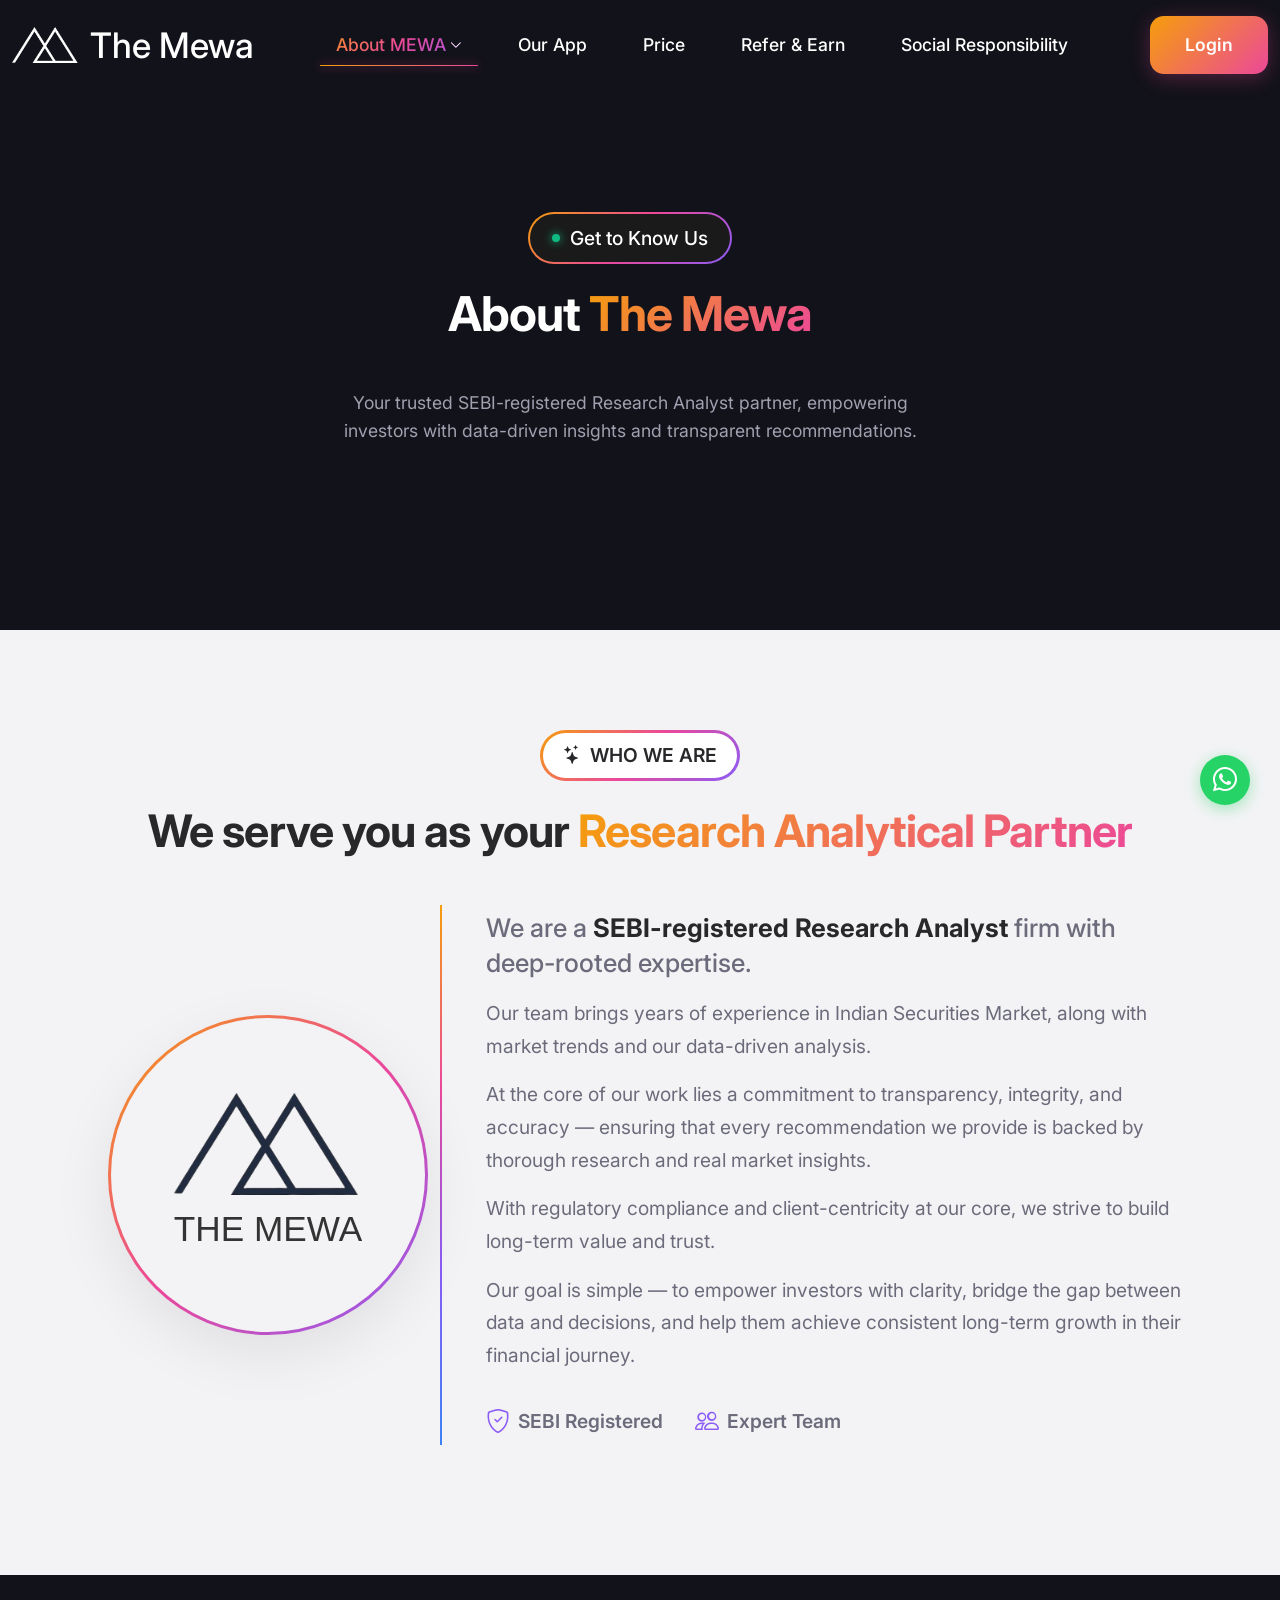
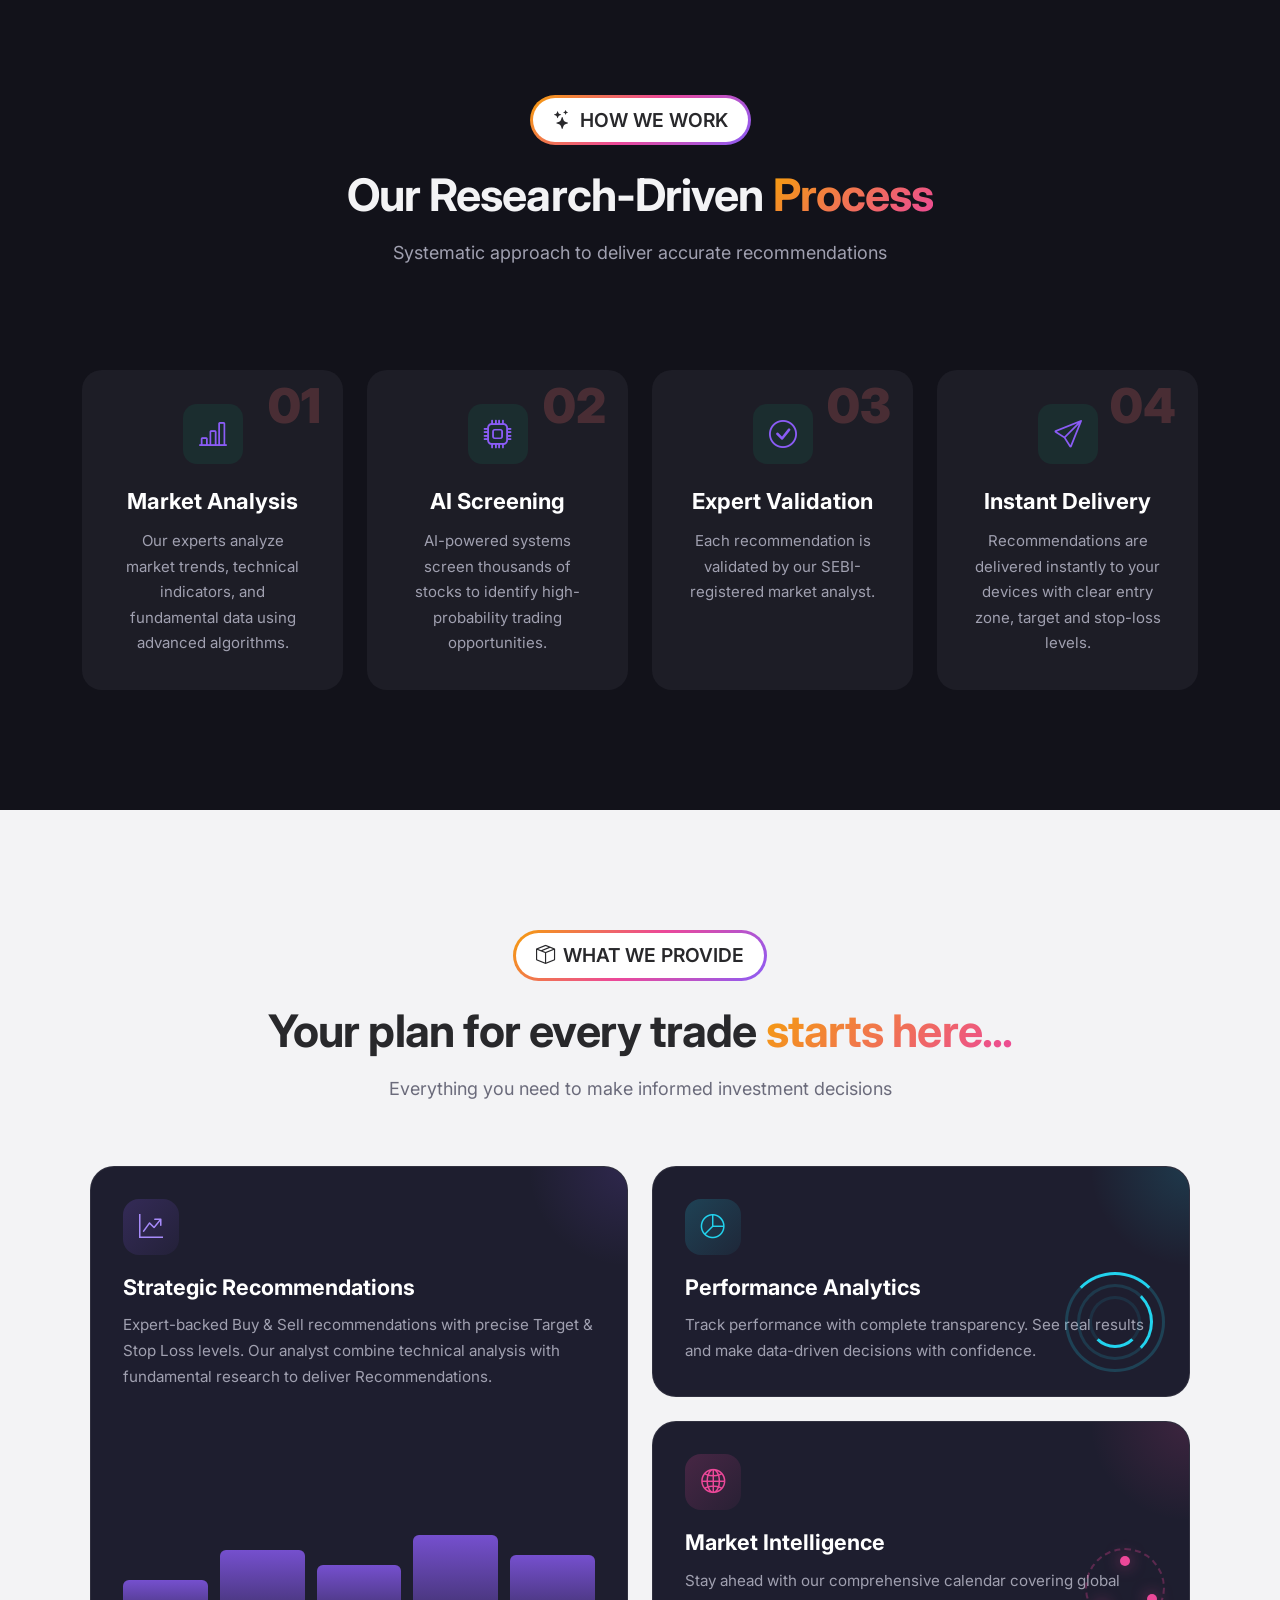
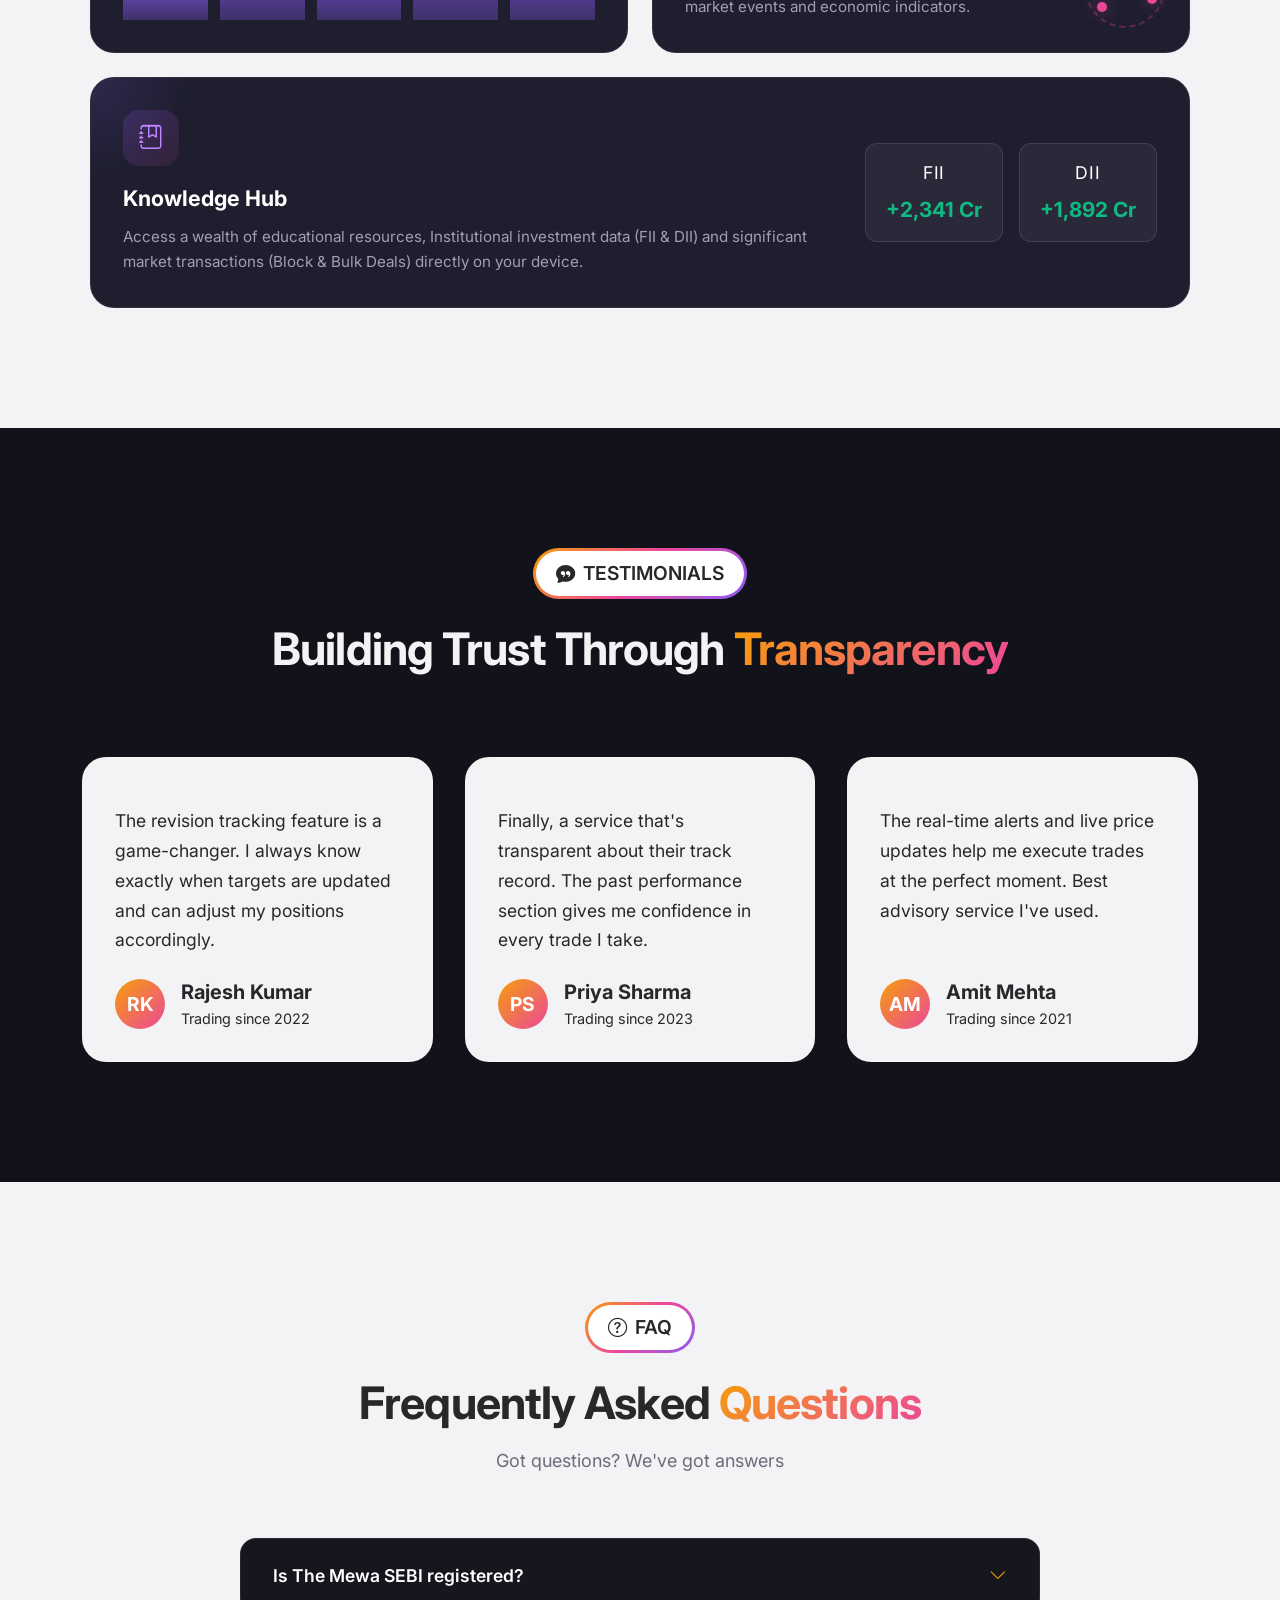
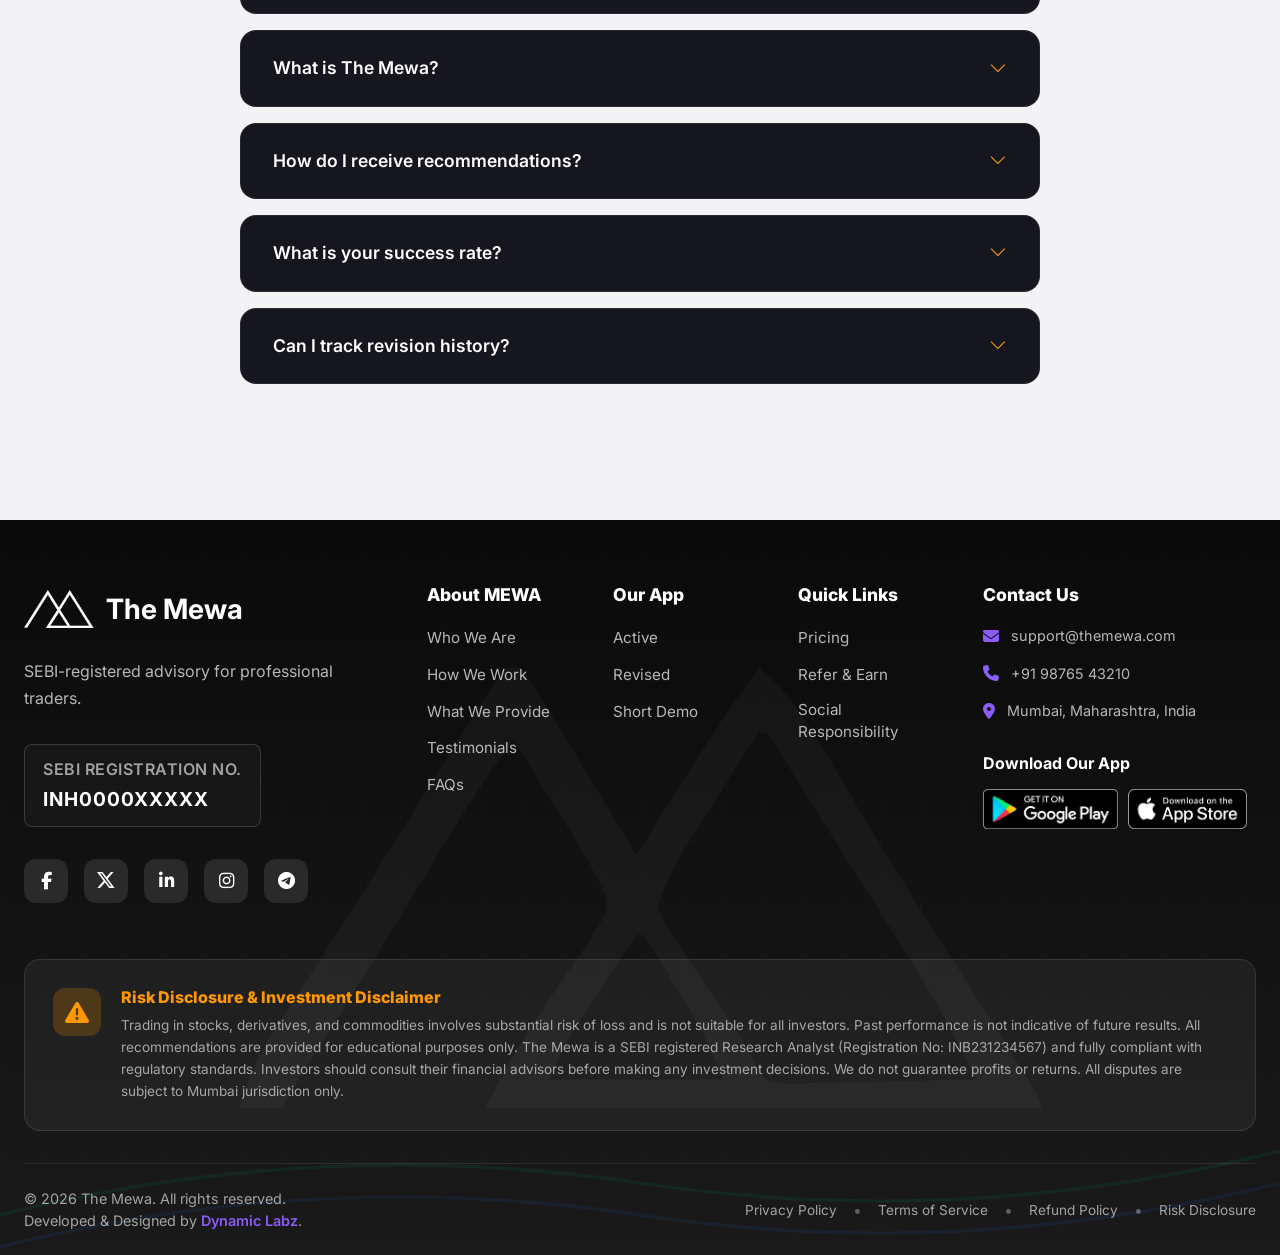
==== about-mewa.html @ 1dc6bed6 "updated the website with few changes" ====
<!DOCTYPE html>
<html lang="en" data-theme="dark">
<head>
    <meta charset="UTF-8">
    <meta name="viewport" content="width=device-width, initial-scale=1.0">
    <title>The Mewa - About MEWA</title>
    <link rel="icon" href="images/favicon.ico" type="image/x-icon">

    <link href="https://cdn.jsdelivr.net/npm/bootstrap@5.3.0/dist/css/bootstrap.min.css" rel="stylesheet">
    <link href="https://cdn.jsdelivr.net/npm/bootstrap-icons@1.11.0/font/bootstrap-icons.css" rel="stylesheet">
    <link href="https://cdnjs.cloudflare.com/ajax/libs/font-awesome/6.4.0/css/all.min.css" rel="stylesheet">
    <link href="https://fonts.googleapis.com/css2?family=Inter:wght@400;500;600;700;800;900&display=swap" rel="stylesheet">

    <!-- <link href="styles.css" rel="stylesheet"> -->
    <link href="navbar.css" rel="stylesheet">
    <link href="WhatsApp-GoToTop.css" rel="stylesheet">
    <link href="footer.css" rel="stylesheet">

    <link href="home.css" rel="stylesheet">
    <link href="about-mewa.css" rel="stylesheet">
</head>
<body>

    <!-- Navbar -->
    <nav class="navbar-custom">
        <div class="container">
            <div class="navbar-wrapper d-flex justify-content-between align-items-center">
                <a href="index.html" class="navbar-brand">
                    <span class="logo-wrapper">
                        <img src="images/WhiteLogo.png" alt="Logo">
                    </span>
                    <span class="brand-text" data-text="The Mewa">The Mewa</span>
                </a>
    
                <div class="nav-links-desktop d-none d-lg-flex align-items-center gap-4">
                    <div class="nav-dropdown">
                        <a href="about-mewa.html" class="nav-link-custom">
                            About MEWA <i class="bi bi-chevron-down"></i>
                        </a>
                        <div class="dropdown-menu-custom">
                            <a href="about-mewa.html#who-we-are" class="dropdown-item-custom">Who We Are</a>
                            <a href="about-mewa.html#how-we-work" class="dropdown-item-custom">How We Work</a>
                            <a href="about-mewa.html#what-we-provide" class="dropdown-item-custom">What We Provide</a>
                            <a href="about-mewa.html#testimonials" class="dropdown-item-custom">Testimonials</a>
                            <a href="about-mewa.html#faq" class="dropdown-item-custom">FAQs</a>
                        </div>
                    </div>
    
                    <div class="nav-dropdown">
                        <a href="our-app.html" class="nav-link-custom">
                            Our App
                        </a>
                    </div>
    
                    <a href="pricing.html" class="nav-link-custom">Price</a>
                    <a href="refer&earn.html" class="nav-link-custom">Refer & Earn</a>
                    <a href="social-responsibility.html" class="nav-link-custom">Social Responsibility</a>
                </div>
    
                <div class="navbar-actions d-flex align-items-center gap-3">
                    <button class="theme-toggle" id="themeToggle" style="display: none;">
                        <i class="bi bi-sun-fill"></i>
                    </button>
    
                    <a href="#login" class="btn-gradient btn-login d-none d-sm-inline-block">Login</a>
    
                    <button class="mobile-menu-toggle" id="mobileMenuToggle" aria-label="Toggle navigation">
                        <span class="hamburger-line"></span>
                        <span class="hamburger-line"></span>
                        <span class="hamburger-line"></span>
                    </button>
                </div>
            </div>
    
            <div class="mobile-nav-menu" id="mobileNavMenu">
                <div class="mobile-nav-content">
                    <div class="mobile-nav-dropdown w-100">
                        <div class="mobile-nav-link border-0 p-0 d-flex align-items-center justify-content-between">
                            <a href="about-mewa.html" class="text-decoration-none text-white flex-grow-1 py-2">
                                About MEWA
                            </a>
                
                            <button class="mobile-dropdown-toggle bg-transparent border-0 text-white p-2">
                                <i class="bi bi-chevron-down"></i>
                            </button>
                        </div>
                        
                        <div class="mobile-dropdown-menu">
                            <a href="about-mewa.html#who-we-are" class="mobile-dropdown-item">Who We Are</a>
                            <a href="about-mewa.html#how-we-work" class="mobile-dropdown-item">How We Work</a>
                            <a href="about-mewa.html#what-we-provide" class="mobile-dropdown-item">What We Provide</a>
                            <a href="about-mewa.html#testimonials" class="mobile-dropdown-item">Testimonials</a>
                            <a href="about-mewa.html#faq" class="mobile-dropdown-item">FAQs</a>
                        </div>
                    </div>
    
                    <a href="our-app.html" class="mobile-nav-link">Our App</a>
                    <a href="pricing.html" class="mobile-nav-link">Price</a>
                    <a href="refer&earn.html" class="mobile-nav-link">Refer & Earn</a>
                    <a href="social-responsibility.html" class="mobile-nav-link">Social Responsibility</a>
    
                    <a href="#login" class="btn-gradient mobile-login-btn">Login</a>
                </div>
            </div>
        </div>
    </nav>

    <!-- Hero Section for About MEWA -->
    <section class="hero-section" style="min-height: 70vh;">
        <div class="container">
            <div class="hero-content" style="text-align: center; max-width: 800px; margin: 0 auto;">
                <div class="hero-badge" style="margin: 0 auto 1.5rem;">
                    <span class="hero-badge-dot"></span>
                    Get to Know Us
                </div>
                <h1 class="hero-title" style="text-align: center;">
                    About
                    <span class="gradient-text">The Mewa</span>
                </h1>
                <p class="hero-subtitle" style="max-width: 600px; margin: 0 auto 2rem; text-align: center;">
                    Your trusted SEBI-registered Research Analyst partner, empowering investors with data-driven insights and transparent recommendations.
                </p>
            </div>
        </div>
    </section>

    <!-- Who We Are Section -->
    <section class="who-we-are-section" id="who-we-are">
        <div class=""></div>
        <div class="container">
            <div class="section-header">
                <div class="section-badge"><i class="bi bi-stars"></i>Who We Are</div>
                <h2 class="section-title">We serve you as your <span class="gradient-text">Research Analytical
                        Partner</span></h2>
            </div>
            <div class="container">
                <div class="row align-items-center">

                    <div class="col-lg-4">
                        <div class="counter-section">
                            <div class="counter-circle">
                                <img src="images/LogoBlack.png" alt="The Mewa Logo" class="counter-logo">
                                <span class="the-mewa-text">THE MEWA</span>
                            </div>
                        </div>
                    </div>
    
                    <div class="col-lg-8 mb-4 mb-lg-0">
                        <div class="about-content">
                            <p class="about-section-head">We are a <b>SEBI-registered Research Analyst</b> firm with
                                deep-rooted expertise.</p>
                            <ul>
                                <li>
                                    <p class="section-text">Our team brings years of experience in Indian Securities Market,
                                        along with market trends
                                        and our data-driven analysis.</p>
                                </li>
    
                                <li>
                                    <p class="section-text">At the core of our work lies a commitment to transparency,
                                        integrity, and accuracy —
                                        ensuring that every recommendation we provide is backed by thorough research and
                                        real market insights.</p>
                                </li>
    
                                <li>
                                    <p class="section-text">With regulatory compliance and client-centricity at our core, we
                                        strive to build long-term
                                        value and trust.</p>
                                </li>
    
                                <li>
                                    <p class="section-text">Our goal is simple — to empower investors with clarity, bridge
                                        the gap between data and
                                        decisions, and help them achieve consistent long-term growth in their financial
                                        journey.</p>
    
                                </li>
                            </ul>
    
                            <div class="about-features">
                                <div class="feature-item">
                                    <i class="bi bi-shield-check"></i>
                                    <span>SEBI Registered</span>
                                </div>
                                <!-- <div class="feature-item">
                                    <i class="bi bi-award"></i>
                                    <span>Award Winning</span>
                                </div> -->
                                <div class="feature-item">
                                    <i class="bi bi-people"></i>
                                    <span>Expert Team</span>
                                </div>
                            </div>
                        </div>
                    </div>
                </div>
            </div>
        </div>
    </section>
    
    <!-- How We Work Section -->
    <section class="how-we-work-section" id="how-we-work">
        <div class="container">
    
            <div class="section-header">
                <div class="section-badge"><i class="bi bi-stars"></i>How We Work</div>
                <h2 class="section-title">Our Research-Driven <span class="gradient-text">Process</span></h2>
                <p class="section-subtitle">Systematic approach to deliver accurate recommendations</p>
            </div>
    
            <div class="row g-4 mt-5">
                <div class="col-12 col-md-6 col-lg-3">
                    <div class="process-card fade-up">
                        <div class="process-number">01</div>
                        <div class="process-icon-wrapper">
                            <i class="bi bi-bar-chart-line"></i>
                        </div>
                        <h3 class="process-title">Market Analysis</h3>
                        <p class="process-description">Our experts analyze market trends, technical indicators, and
                            fundamental data using advanced algorithms.</p>
                    </div>
                </div>
                <div class="col-12 col-md-6 col-lg-3">
                    <div class="process-card fade-up" style="animation-delay: 0.1s;">
                        <div class="process-number">02</div>
                        <div class="process-icon-wrapper">
                            <i class="bi bi-cpu"></i>
                        </div>
                        <h3 class="process-title">AI Screening</h3>
                        <p class="process-description">AI-powered systems screen thousands of stocks to identify
                            high-probability trading opportunities.</p>
                    </div>
                </div>
                <div class="col-12 col-md-6 col-lg-3">
                    <div class="process-card fade-up" style="animation-delay: 0.2s;">
                        <div class="process-number">03</div>
                        <div class="process-icon-wrapper">
                            <i class="bi bi-check-circle"></i>
                        </div>
                        <h3 class="process-title">Expert Validation</h3>
                        <p class="process-description">Each recommendation is validated by our SEBI-registered market
                            analyst.</p>
                    </div>
                </div>
                <div class="col-12 col-md-6 col-lg-3">
                    <div class="process-card fade-up" style="animation-delay: 0.3s;">
                        <div class="process-number">04</div>
                        <div class="process-icon-wrapper">
                            <i class="bi bi-send"></i>
                        </div>
                        <h3 class="process-title">Instant Delivery</h3>
                        <p class="process-description">Recommendations are delivered instantly to your devices with clear entry zone, target and stop-loss levels.</p>
                    </div>
                </div>
            </div>
        </div>
    </section>

    <!-- What We Provide Section -->
    <section class="what-we-provide-section" id="what-we-provide">
    
        <div class="container">
            <!-- Section Header -->
            <div class="section-header">
                <div class="section-badge"><i class="bi bi-box-seam"></i>What We Provide</div>
                <h2 class="section-title">Your plan for every trade <span class="gradient-text">starts here...</span></h2>
                <p class="section-subtitle">Everything you need to make informed investment decisions</p>
            </div>
    
            <!-- Bento Grid -->
            <div class="provide-bento-grid">
                <!-- Large Card - Strategic Recommendations -->
                <div class="bento-card bento-large fade-up">
                    <div class="card-glow"></div>
                    <div class="bento-icon">
                        <i class="bi bi-graph-up-arrow"></i>
                    </div>
                    <h3 class="bento-title">Strategic Recommendations</h3>
                    <p class="bento-desc">Expert-backed Buy & Sell recommendations with precise Target & Stop Loss levels.
                        Our analyst combine technical analysis with fundamental research to deliver Recommendations.</p>
    
                    <!-- Animated Chart Bars -->
                    <div class="bento-visual">
                        <div class="chart-bars">
                            <div class="bar bar-1"></div>
                            <div class="bar bar-2"></div>
                            <div class="bar bar-3"></div>
                            <div class="bar bar-4"></div>
                            <div class="bar bar-5"></div>
                        </div>
                    </div>
                </div>
    
                <!-- Medium Card - Performance Analytics -->
                <div class="bento-card bento-medium fade-up" style="animation-delay: 0.1s;">
                    <div class="card-glow"
                        style="background: radial-gradient(circle, rgba(34, 211, 238, 0.15), transparent 70%);"></div>
                    <div class="bento-icon icon-cyan">
                        <i class="bi bi-pie-chart"></i>
                    </div>
                    <h3 class="bento-title">Performance Analytics</h3>
                    <p class="bento-desc">Track performance with complete transparency. See real results and make data-driven decisions with confidence.</p>

                    <!-- Animated Rings -->
                    <div class="analytics-rings">
                        <div class="ring ring-outer"></div>
                        <div class="ring ring-middle"></div>
                        <div class="ring ring-inner"></div>
                        <!-- <span class="ring-value">94%</span> -->
                    </div>
                    
                </div>
    
                <!-- Medium Card - Market Intelligence -->
                <div class="bento-card bento-medium fade-up" style="animation-delay: 0.2s;">
                    <div class="card-glow"
                        style="background: radial-gradient(circle, rgba(236, 72, 153, 0.15), transparent 70%);"></div>
                    <div class="bento-icon icon-pink">
                        <i class="bi bi-globe2"></i>
                    </div>
                    <h3 class="bento-title">Market Intelligence</h3>
                    <p class="bento-desc">Stay ahead with our comprehensive calendar covering global market events and
                        economic indicators.</p>
    
                    <!-- Globe Visual -->
                    <div class="globe-visual">
                        <div class="globe-ring"></div>
                        <div class="globe-dot dot-1"></div>
                        <div class="globe-dot dot-2"></div>
                        <div class="globe-dot dot-3"></div>
                    </div>
                </div>
    
                <!-- Wide Card - Knowledge Hub -->
                <div class="bento-card bento-wide fade-up" style="animation-delay: 0.3s;">
                    <div class="card-glow" style="left: -100px; right: auto;"></div>
                    <div class="bento-content-row">
                        <div class="bento-text">
                            <div class="bento-icon icon-gradient">
                                <i class="bi bi-journal-bookmark"></i>
                            </div>
                            <h3 class="bento-title">Knowledge Hub</h3>
                            <p class="bento-desc">Access a wealth of educational resources, Institutional investment data
                                (FII & DII) and significant market transactions (Block & Bulk Deals) directly on your
                                device.</p>
                        </div>
                        <div class="knowledge-visual">
                            <div class="data-cards">
                                <div class="data-card">
                                    <span class="data-label">FII</span>
                                    <span class="data-value positive">+2,341 Cr</span>
                                </div>
                                <div class="data-card">
                                    <span class="data-label">DII</span>
                                    <span class="data-value positive">+1,892 Cr</span>
                                </div>
                            </div>
                        </div>
                    </div>
                </div>
            </div>
        </div>
    </section>

    <!-- Testimonials Section -->
    <section class="testimonials-section" id="testimonials">
        <div class="container">
            <div class="section-header">
                <div class="section-badge"><i class="bi bi-chat-quote-fill"></i> Testimonials</div>
                <h2 class="section-title">Building Trust Through <span class="gradient-text">Transparency</span></h2>
            </div>
            <div class="testimonials-grid">
                <div class="testimonial-card fade-up">
                    <div class="testimonial-quote">
                        <!-- <img src="images/testimonial.png" alt="testimonial-icon" /> -->
                    </div>
                    <p class="testimonial-text">The revision tracking feature is a game-changer. I always know exactly when
                        targets are updated and can adjust my positions accordingly.</p>
                    <div class="testimonial-author">
                        <div class="testimonial-avatar">RK</div>
                        <div class="testimonial-info">
                            <h5>Rajesh Kumar</h5>
                            <p>Trading since 2022</p>
                        </div>
                    </div>
                </div>
                <div class="testimonial-card fade-up">
                    <div class="testimonial-quote">
                        <!-- <img src="images/testimonial.png" alt="testimonial-icon" /> -->
                    </div>
                    <p class="testimonial-text">Finally, a service that's transparent about their track record. The past
                        performance section gives me confidence in every trade I take.</p>
                    <div class="testimonial-author">
                        <div class="testimonial-avatar">PS</div>
                        <div class="testimonial-info">
                            <h5>Priya Sharma</h5>
                            <p>Trading since 2023</p>
                        </div>
                    </div>
                </div>
                <div class="testimonial-card fade-up">
                    <div class="testimonial-quote">
                        <!-- <img src="images/testimonial.png" alt="testimonial-icon" /> -->
                    </div>
                    <p class="testimonial-text">The real-time alerts and live price updates help me execute trades at the
                        perfect moment. Best advisory service I've used.</p>
                    <div class="testimonial-author">
                        <div class="testimonial-avatar">AM</div>
                        <div class="testimonial-info">
                            <h5>Amit Mehta</h5>
                            <p>Trading since 2021</p>
                        </div>
                    </div>
                </div>
            </div>
        </div>
    </section>

    <!-- FAQ Section -->
    <section class="faq-section" id="faq">
        <div class="container">
            <div class="section-header">
                <div class="section-badge"><i class="bi bi-question-circle"></i>Faq</div>
                <h2 class="section-title">Frequently Asked <span class="gradient-text">Questions</span></h2>
                <p class="section-subtitle">Got questions? We've got answers</p>
            </div>
            <div class="faq-container">
                <div class="faq-item">
                    <div class="faq-question">
                        Is The Mewa SEBI registered?
                        <i class="bi bi-chevron-down"></i>
                    </div>
                    <div class="faq-answer">
                        <p>Yes, The Mewa is fully SEBI registered as a Research Analyst. We comply with all regulatory
                            requirements and maintain complete transparency in our operations and recommendations.</p>
                    </div>
                </div>
                <div class="faq-item">
                    <div class="faq-question">
                        What is The Mewa?
                        <i class="bi bi-chevron-down"></i>
                    </div>
                    <div class="faq-answer">
                        <p>The Mewa is a SEBI-registered stock recommendation platform that provides expert-curated buy/sell
                            calls with real-time tracking, revision history, and detailed research reports to help you make
                            informed trading decisions.</p>
                    </div>
                </div>
                <div class="faq-item">
                    <div class="faq-question">
                        How do I receive recommendations?
                        <i class="bi bi-chevron-down"></i>
                    </div>
                    <div class="faq-answer">
                        <p>You'll receive instant notifications via our mobile app and web platform whenever a new
                            recommendation is published. Each alert includes the stock name, action (buy/sell), entry price
                            range, target, and stop loss.</p>
                    </div>
                </div>
                <div class="faq-item">
                    <div class="faq-question">
                        What is your success rate?
                        <i class="bi bi-chevron-down"></i>
                    </div>
                    <div class="faq-answer">
                        <p>Our historical success rate is approximately 87% over the last 6 months. You can view our
                            complete track record in the Past Performance section, which is updated in real-time with every
                            trade outcome.</p>
                    </div>
                </div>
                <div class="faq-item">
                    <div class="faq-question">
                        Can I track revision history?
                        <i class="bi bi-chevron-down"></i>
                    </div>
                    <div class="faq-answer">
                        <p>Every recommendation card shows complete revision history. You can see when targets or stop
                            losses were updated, the previous values, and timestamps for each change - ensuring full
                            transparency.</p>
                    </div>
                </div>
            </div>
        </div>
    </section>

    <!-- Footer -->
    <footer class="footer-market">
        <div class="footer-grid-bg"></div>
    
        <div class="container-custom">
            <div class="footer-main">
                <!-- Brand Column -->
                <div class="footer-column brand-column">
                    <div class="footer-logo">
                        <img src="images/WhiteLogo.png" alt="The Mewa Logo" class="footer-brand-logo">
                        <span class="footer-brand-name">The Mewa</span>
                    </div>
                    <p class="footer-tagline">SEBI-registered advisory for professional traders.</p>
    
                    <!-- SEBI Badge -->
                    <div class="sebi-credential-card">
                        <div class="credential-label">SEBI Registration No.</div>
                        <div class="credential-value">INH0000XXXXX</div>
                    </div>
    
                    <div class="social-links-footer">
                        <a href="#" class="social-link" aria-label="Facebook">
                            <i class="fab fa-facebook-f"></i>
                        </a>
                        <a href="#" class="social-link" aria-label="Twitter">
                            <i class="bi bi-twitter-x"></i>
                        </a>
                        <a href="#" class="social-link" aria-label="LinkedIn">
                            <i class="fab fa-linkedin-in"></i>
                        </a>
                        <a href="#" class="social-link" aria-label="Instagram">
                            <i class="fab fa-instagram"></i>
                        </a>
                        <a href="#" class="social-link" aria-label="Telegram">
                            <i class="fab fa-telegram-plane"></i>
                        </a>
                    </div>
                </div>
    
                <!-- About MEWA -->
                <div class="footer-column">
                    <h3 class="footer-heading">About MEWA</h3>
                    <ul class="footer-links">
                        <li><a href="#who-we-are">Who We Are</a></li>
                        <li><a href="#how-we-work">How We Work</a></li>
                        <li><a href="#what-we-provide">What We Provide</a></li>
                        <li><a href="#testimonials">Testimonials</a></li>
                        <li><a href="#faqs">FAQs</a></li>
                    </ul>
                </div>
    
                <!-- Our App -->
                <div class="footer-column">
                    <h3 class="footer-heading">Our App</h3>
                    <ul class="footer-links">
                        <li><a href="#active">Active</a></li>
                        <li><a href="#revised">Revised</a></li>
                        <li><a href="#short-demo">Short Demo</a></li>
                    </ul>
                </div>
    
                <!-- Quick Links -->
                <div class="footer-column">
                    <h3 class="footer-heading">Quick Links</h3>
                    <ul class="footer-links">
                        <li><a href="#pricing">Pricing</a></li>
                        <li><a href="#refer-earn">Refer & Earn</a></li>
                        <li><a href="#social-responsibility">Social Responsibility</a></li>
                    </ul>
                </div>
    
                <!-- Contact & App Downloads -->
                <div class="footer-column">
                    <h3 class="footer-heading">Contact Us</h3>
    
                    <div class="contact-info-footer">
                        <div class="contact-item-footer">
                            <i class="fas fa-envelope"></i>
                            <span>support@themewa.com</span>
                        </div>
                        <div class="contact-item-footer">
                            <i class="fas fa-phone"></i>
                            <span>+91 98765 43210</span>
                        </div>
                        <div class="contact-item-footer">
                            <i class="fas fa-map-marker-alt"></i>
                            <span>Mumbai, Maharashtra, India</span>
                        </div>
                    </div>
    
                    <div class="app-downloads-footer">
                        <h4 class="download-heading">Download Our App</h4>
                        <div class="store-badges">
                            <a href="#" class="store-badge-link">
                                <img src="images/google-play.png" alt="Get it on Google Play">
                            </a>
                            <a href="#" class="store-badge-link">
                                <img src="images/app-store.png" alt="Download on the App Store">
                            </a>
                        </div>
                    </div>
                </div>
            </div>
    
            <!-- Disclaimer Section -->
            <div class="footer-disclaimer">
                <div class="disclaimer-icon">
                    <i class="fas fa-exclamation-triangle"></i>
                </div>
                <div class="disclaimer-content">
                    <h4 class="disclaimer-title">Risk Disclosure & Investment Disclaimer</h4>
                    <p class="disclaimer-text">
                        Trading in stocks, derivatives, and commodities involves substantial risk of loss and is not
                        suitable for all investors.
                        Past performance is not indicative of future results. All recommendations are provided for
                        educational purposes only.
                        The Mewa is a SEBI registered Research Analyst (Registration No: INB231234567) and fully compliant
                        with regulatory standards.
                        Investors should consult their financial advisors before making any investment decisions. We do not
                        guarantee profits or returns.
                        All disputes are subject to Mumbai jurisdiction only.
                    </p>
                </div>
            </div>
    
            <!-- Footer Bottom -->
            <div class="footer-bottom">
                <div class="footer-bottom-left">
                    <p>&copy; 2026 The Mewa. All rights reserved.</p>
                    <p>Developed & Designed by <strong><a href="https://www.dynamiclabz.net/" target="_blank">Dynamic
                                Labz</a></strong>.</p>
                </div>
                <div class="footer-bottom-right">
                    <a href="#">Privacy Policy</a>
                    <span class="separator">•</span>
                    <a href="#">Terms of Service</a>
                    <span class="separator">•</span>
                    <a href="#">Refund Policy</a>
                    <span class="separator">•</span>
                    <a href="#">Risk Disclosure</a>
                </div>
            </div>
        </div>
    
        <!-- Floating Chart Decoration -->
        <div class="footer-chart-decoration">
            <svg viewBox="0 0 800 200" preserveAspectRatio="none">
                <defs>
                    <linearGradient id="footerGradient" x1="0%" y1="0%" x2="100%" y2="0%">
                        <stop offset="0%" style="stop-color:rgba(0,200,83,0.1);stop-opacity:1" />
                        <stop offset="50%" style="stop-color:rgba(41,121,255,0.1);stop-opacity:1" />
                        <stop offset="100%" style="stop-color:rgba(124,77,255,0.1);stop-opacity:1" />
                    </linearGradient>
                </defs>
                <path d="M0,100 Q200,50 400,80 T800,60" stroke="rgba(0,200,83,0.3)" stroke-width="2" fill="none" />
                <path d="M0,120 Q200,70 400,100 T800,80" stroke="rgba(41,121,255,0.3)" stroke-width="2" fill="none" />
            </svg>
        </div>
    </footer>

    <!-- WhatsApp Floating Button -->
    <a href="https://wa.me/919876543210?text=Hello%20The%20Mewa,%20I%20am%20interested%20in%20your%20services." 
       class="whatsapp-float-btn" 
       target="_blank" 
       aria-label="Chat on WhatsApp">
        <i class="bi bi-whatsapp"></i>
    </a>

    <!-- Back-to-top Functionality -->
    <button id="backToTopBtn" class="back-to-top-btn" aria-label="Back to Top">
        <svg class="progress-ring" width="50" height="50" viewBox="0 0 50 50">
            <defs>
                <linearGradient id="progressGradient" x1="0%" y1="0%" x2="100%" y2="100%">
                    <stop offset="0%" stop-color="#f59e0b" />
                    <stop offset="50%" stop-color="#ec4899" />
                    <stop offset="100%" stop-color="#3b82f6" />
                </linearGradient>
            </defs>
            <circle class="progress-ring__circle" stroke="url(#progressGradient)" stroke-width="3" fill="transparent" r="23"
                cx="25" cy="25" />
        </svg>
        <i class="bi bi-arrow-up"></i>
    </button>

    <script src="https://cdn.jsdelivr.net/npm/bootstrap@5.3.0/dist/js/bootstrap.bundle.min.js"></script>
    <script src="script.js"></script>
</body>
</html>
---- styles.css ----
/* =====================================================
   THE MEWA - LANDING PAGE STYLES
   Complete CSS for the stock recommendation app landing
===================================================== */

/* =====================================================
   CSS VARIABLES & THEMING
===================================================== */
:root {
  --bg-primary: #0a0a0f;
  --bg-secondary: #12121a;
  --bg-card: #16161f;
  --bg-tertiary: #1a1a24;
  --text-primary: #ffffff;
  --text-secondary: #a0a0b0;
  --text-muted: #6b6b7b;
  --border-color: rgba(255, 255, 255, 0.08);
  --gradient-1: #f59e0b;
  --gradient-2: #ec4899;
  --gradient-3: #8b5cf6;
  --gradient-4: #3b82f6;
  --accent-buy: #10b981;
  --accent-sell: #f87171;
  --accent-primary: #3b82f6;
  --shadow: rgba(0, 0, 0, 0.5);
  --glow-pink: rgba(236, 72, 153, 0.3);
  --glow-purple: rgba(139, 92, 246, 0.3);
  --glow-blue: rgba(59, 130, 246, 0.3);
  --services-green: #4ade80;
  --color-bull: #00c853;
  --color-bear: #f44336;
  --color-bull-light: #a5d6a7;
  --color-gold: #ff9800;
}

[data-theme="light"] {
  --bg-primary: #f8f9fc;
  --bg-secondary: #ffffff;
  --bg-card: #ffffff;
  --bg-tertiary: #f1f3f8;
  --text-primary: #1a1a2e;
  --text-secondary: #5a5a6e;
  --text-muted: #8a8a9a;
  --border-color: rgba(0, 0, 0, 0.08);
  --shadow: rgba(0, 0, 0, 0.1);
  --glow-pink: rgba(236, 72, 153, 0.15);
  --glow-purple: rgba(139, 92, 246, 0.15);
  --glow-blue: rgba(59, 130, 246, 0.15);
}

/* =====================================================
   BASE STYLES
===================================================== */
* {
  margin: 0;
  padding: 0;
  box-sizing: border-box;
}

body {
  font-family: "Inter", sans-serif;
  background: var(--bg-primary);
  color: var(--text-primary);
  overflow-x: hidden;
  line-height: 1.6;
}

html {
  scroll-behavior: smooth;
}

/* =====================================================
   ANIMATIONS
===================================================== */
@keyframes float {
  0%,
  100% {
    transform: translateY(0) rotate(0deg);
  }
  50% {
    transform: translateY(-20px) rotate(2deg);
  }
}

@keyframes shimmer {
  0% {
    background-position: -200% 0;
  }
  100% {
    background-position: 200% 0;
  }
}

@keyframes borderGlow {
  0%,
  100% {
    opacity: 0.5;
  }
  50% {
    opacity: 1;
  }
}

@keyframes pulse {
  0%,
  100% {
    opacity: 1;
    transform: scale(1);
  }
  50% {
    opacity: 0.5;
    transform: scale(1.3);
  }
}

@keyframes fadeInUp {
  from {
    opacity: 0;
    transform: translateY(30px);
  }
  to {
    opacity: 1;
    transform: translateY(0);
  }
}

@keyframes slideInLeft {
  from {
    opacity: 0;
    transform: translateX(-100px);
  }
  to {
    opacity: 1;
    transform: translateX(0);
  }
}

@keyframes slideInRight {
  from {
    opacity: 0;
    transform: translateX(100px);
  }
  to {
    opacity: 1;
    transform: translateX(0);
  }
}

@keyframes scaleIn {
  from {
    opacity: 0;
    transform: scale(0.8);
  }
  to {
    opacity: 1;
    transform: scale(1);
  }
}

@keyframes drawLine {
  from {
    stroke-dashoffset: 1000;
  }
  to {
    stroke-dashoffset: 0;
  }
}

@keyframes gradientMove {
  0%,
  100% {
    background-position: 0% 50%;
  }
  50% {
    background-position: 100% 50%;
  }
}

@keyframes marquee {
  from {
    transform: translateX(0);
  }
  to {
    transform: translateX(-50%);
  }
}

@keyframes ticker {
  from {
    transform: translateX(0);
  }
  to {
    transform: translateX(-50%);
  }
}

@keyframes orbFloat {
  0%,
  100% {
    transform: translate(0, 0) scale(1);
  }
  33% {
    transform: translate(30px, -30px) scale(1.1);
  }
  66% {
    transform: translate(-20px, 20px) scale(0.9);
  }
}

@keyframes floatBadge {
  0%,
  100% {
    transform: translateY(0);
  }
  50% {
    transform: translateY(-10px);
  }
}

@keyframes drawChart {
  to {
    stroke-dashoffset: 0;
  }
}

@keyframes candleGrow {
  from {
    transform: scaleY(0);
  }
  to {
    transform: scaleY(1);
  }
}

@keyframes countUp {
  from {
    opacity: 0;
    transform: translateY(20px);
  }
  to {
    opacity: 1;
    transform: translateY(0);
  }
}

@keyframes pulse-status {
  0%,
  100% {
    opacity: 1;
    box-shadow: 0 0 0 0 rgba(0, 200, 83, 0.7);
  }
  50% {
    opacity: 0.7;
    box-shadow: 0 0 0 8px rgba(0, 200, 83, 0);
  }
}

@keyframes iconPulse {
  0%,
  100% {
    transform: scale(1);
  }
  50% {
    transform: scale(1.1);
  }
}

/* =====================================================
   GLASSMORPHISM & EFFECTS
===================================================== */
.glass-card {
  background: rgba(255, 255, 255, 0.03);
  backdrop-filter: blur(20px);
  border: 1px solid rgba(255, 255, 255, 0.08);
  border-radius: 24px;
}

[data-theme="light"] .glass-card {
  background: rgba(255, 255, 255, 0.7);
  border: 1px solid rgba(0, 0, 0, 0.05);
}

.glow-border {
  position: relative;
}

.glow-border::before {
  content: "";
  position: absolute;
  inset: -2px;
  background: linear-gradient(135deg, var(--gradient-1), var(--gradient-2), var(--gradient-3), var(--gradient-4));
  border-radius: inherit;
  z-index: -1;
  animation: borderGlow 3s ease-in-out infinite;
  filter: blur(8px);
  opacity: 0.5;
}

.gradient-text {
  background: linear-gradient(135deg, var(--gradient-1), var(--gradient-2), var(--gradient-3), var(--gradient-4));
  background-size: 300% 300%;
  -webkit-background-clip: text;
  -webkit-text-fill-color: transparent;
  background-clip: text;
  animation: gradientMove 5s ease infinite;
}

/* =====================================================
   MARQUEE / TRUST BADGES
===================================================== */
.marquee-container {
  overflow: hidden;
  width: 100%;
  position: relative;
}

.marquee-container::before,
.marquee-container::after {
  content: "";
  position: absolute;
  top: 0;
  bottom: 0;
  width: 100px;
  z-index: 2;
}

.marquee-container::before {
  left: 0;
  background: linear-gradient(90deg, var(--bg-primary), transparent);
}

.marquee-container::after {
  right: 0;
  background: linear-gradient(-90deg, var(--bg-primary), transparent);
}

.marquee-content {
  display: flex;
  gap: 4rem;
  animation: marquee 30s linear infinite;
  width: max-content;
}

.trust-item {
  display: flex;
  align-items: center;
  gap: 0.75rem;
  color: var(--text-muted);
  font-size: 0.95rem;
  white-space: nowrap;
}

.trust-item i {
  font-size: 1.5rem;
  color: var(--gradient-3);
}

/* =====================================================
   NAVBAR
===================================================== */
.navbar-custom {
  background: rgba(10, 10, 15, 0.8);
  backdrop-filter: blur(20px);
  border-bottom: 1px solid var(--border-color);
  padding: 1rem 0;
  position: fixed;
  top: 0;
  left: 0;
  right: 0;
  z-index: 1000;
  transition: all 0.3s ease;
}

[data-theme="light"] .navbar-custom {
  background: rgba(248, 249, 252, 0.9);
}

.navbar-brand {
  display: flex;
  align-items: center;
  gap: 0.75rem;
  font-weight: 800;
  font-size: 1.5rem;
  color: var(--text-primary) !important;
  text-decoration: none;
}

.navbar-brand img {
  height: 36px;
}

.nav-link-custom {
  color: var(--text-secondary) !important;
  font-weight: 500;
  padding: 0.5rem 1rem !important;
  transition: color 0.3s ease;
  text-decoration: none;
}

.nav-link-custom:hover {
  color: var(--text-primary) !important;
}

.btn-gradient {
  background: linear-gradient(135deg, var(--gradient-1), var(--gradient-2), var(--gradient-3));
  background-size: 200% 200%;
  animation: gradientMove 3s ease infinite;
  border: none;
  color: white;
  padding: 0.75rem 1.75rem;
  border-radius: 12px;
  font-weight: 600;
  transition: all 0.3s ease;
  box-shadow: 0 4px 20px rgba(236, 72, 153, 0.3);
  text-decoration: none;
  display: inline-block;
}

.btn-gradient:hover {
  transform: translateY(-2px);
  box-shadow: 0 8px 30px rgba(236, 72, 153, 0.4);
  color: white;
}

.btn-outline-custom {
  background: transparent;
  border: 2px solid var(--border-color);
  color: var(--text-primary);
  padding: 0.75rem 1.75rem;
  border-radius: 12px;
  font-weight: 600;
  transition: all 0.3s ease;
  display: inline-flex;
  align-items: center;
  gap: 0.5rem;
  text-decoration: none;
}

.btn-outline-custom:hover {
  background: var(--bg-secondary);
  border-color: var(--text-secondary);
  color: var(--text-primary);
}

.theme-toggle {
  background: var(--bg-tertiary);
  border: 1px solid var(--border-color);
  color: var(--text-primary);
  width: 44px;
  height: 44px;
  border-radius: 12px;
  display: flex;
  align-items: center;
  justify-content: center;
  cursor: pointer;
  transition: all 0.3s ease;
}

.theme-toggle:hover {
  background: var(--bg-card);
}

/* =====================================================
   HERO SECTION
===================================================== */
.hero-section {
  min-height: 100vh;
  display: flex;
  align-items: center;
  padding: 140px 0 80px;
  position: relative;
  overflow: hidden;
}

.hero-orb {
  position: absolute;
  border-radius: 50%;
  filter: blur(80px);
  opacity: 0.5;
  animation: orbFloat 8s ease-in-out infinite;
}

.hero-orb-1 {
  width: 500px;
  height: 500px;
  background: var(--glow-purple);
  top: -100px;
  left: -100px;
}

.hero-orb-2 {
  width: 400px;
  height: 400px;
  background: var(--glow-pink);
  bottom: -50px;
  right: -50px;
  animation-delay: 2s;
}

.hero-orb-3 {
  width: 300px;
  height: 300px;
  background: var(--glow-blue);
  top: 50%;
  left: 50%;
  transform: translate(-50%, -50%);
  animation-delay: 4s;
}

.hero-grid {
  position: absolute;
  top: 0;
  left: 0;
  right: 0;
  bottom: 0;
  background-image: linear-gradient(rgba(255, 255, 255, 0.03) 1px, transparent 1px),
    linear-gradient(90deg, rgba(255, 255, 255, 0.03) 1px, transparent 1px);
  background-size: 60px 60px;
  mask-image: radial-gradient(ellipse at center, black 30%, transparent 70%);
  pointer-events: none;
}

[data-theme="light"] .hero-grid {
  background-image: linear-gradient(rgba(0, 0, 0, 0.05) 1px, transparent 1px),
    linear-gradient(90deg, rgba(0, 0, 0, 0.05) 1px, transparent 1px);
}

.animated-lines {
  position: absolute;
  top: 0;
  left: 0;
  right: 0;
  bottom: 0;
  overflow: hidden;
  pointer-events: none;
}

.animated-lines svg {
  position: absolute;
  width: 100%;
  height: 100%;
}

.animated-lines path {
  stroke: url(#lineGradient);
  stroke-width: 1;
  fill: none;
  opacity: 0.15;
  stroke-dasharray: 1000;
  animation: drawLine 4s ease-in-out infinite alternate;
}

/* Stock Ticker */
.stock-ticker {
  position: absolute;
  bottom: 0;
  left: 0;
  right: 0;
  background: var(--bg-secondary);
  border-top: 1px solid var(--border-color);
  padding: 12px 0;
  overflow: hidden;
}

.ticker-content {
  display: flex;
  gap: 3rem;
  animation: ticker 40s linear infinite;
  width: max-content;
}

.ticker-item {
  display: flex;
  align-items: center;
  gap: 0.75rem;
  white-space: nowrap;
}

.ticker-symbol {
  font-weight: 700;
  color: var(--text-primary);
}

.ticker-price {
  color: var(--text-secondary);
}

.ticker-change {
  font-weight: 600;
  font-size: 0.85rem;
}

.ticker-change.up {
  color: var(--accent-buy);
}
.ticker-change.down {
  color: var(--accent-sell);
}

/* Hero Content */
.hero-content {
  position: relative;
  z-index: 2;
}

.hero-badge {
  display: inline-flex;
  align-items: center;
  gap: 0.5rem;
  background: linear-gradient(135deg, rgba(139, 92, 246, 0.15), rgba(236, 72, 153, 0.15));
  border: 1px solid rgba(139, 92, 246, 0.3);
  padding: 0.5rem 1.25rem;
  border-radius: 50px;
  font-size: 0.875rem;
  color: var(--gradient-3);
  margin-bottom: 1.5rem;
  animation: fadeInUp 0.6s ease;
}

.hero-badge-dot {
  width: 8px;
  height: 8px;
  background: var(--accent-buy);
  border-radius: 50%;
  animation: pulse 2s infinite;
}

.hero-title {
  font-size: clamp(3rem, 7vw, 5rem);
  font-weight: 900;
  line-height: 1.05;
  margin-bottom: 1.5rem;
  letter-spacing: -0.03em;
  animation: fadeInUp 0.6s ease 0.1s both;
}

.hero-subtitle {
  font-size: 1.25rem;
  color: var(--text-secondary);
  max-width: 480px;
  margin-bottom: 2.5rem;
  line-height: 1.7;
  animation: fadeInUp 0.6s ease 0.2s both;
}

.hero-buttons {
  display: flex;
  gap: 1rem;
  flex-wrap: wrap;
  animation: fadeInUp 0.6s ease 0.3s both;
}

.hero-stats {
  display: flex;
  gap: 2.5rem;
  margin-top: 3rem;
  padding-top: 2rem;
  border-top: 1px solid var(--border-color);
}

.hero-stat {
  text-align: left;
}

.hero-stat-number {
  font-size: 2rem;
  font-weight: 800;
  background: linear-gradient(135deg, var(--gradient-1), var(--gradient-2));
  -webkit-background-clip: text;
  -webkit-text-fill-color: transparent;
  background-clip: text;
}

.hero-stat-label {
  font-size: 0.85rem;
  color: var(--text-secondary);
}

/* =====================================================
   3D PHONE MOCKUP
===================================================== */
.phone-showcase {
  position: relative;
  display: flex;
  justify-content: center;
  align-items: center;
  min-height: 650px;
  animation: fadeInUp 0.8s ease 0.4s both;
}

.phone-3d-wrapper {
  position: relative;
  perspective: 2000px;
}

.phone-device {
  position: relative;
  width: 320px;
  height: 660px;
  background: linear-gradient(145deg, #2a2a35, #18181f);
  border-radius: 50px;
  padding: 14px;
  box-shadow:
    0 0 0 1px rgba(255, 255, 255, 0.1), 0 50px 100px -20px rgba(0, 0, 0, 0.8), 0 30px 60px -30px
    rgba(0, 0, 0, 0.6), inset 0 1px 1px rgba(255, 255, 255, 0.1);
  transform: rotateY(-12deg) rotateX(5deg);
  transform-style: preserve-3d;
  transition: transform 0.5s ease;
}

.phone-device:hover {
  transform: rotateY(-5deg) rotateX(2deg);
}

.phone-screen {
  width: 100%;
  height: 100%;
  background: var(--bg-primary);
  border-radius: 40px;
  overflow: hidden;
  position: relative;
}

.phone-notch {
  position: absolute;
  top: 0;
  left: 50%;
  transform: translateX(-50%);
  width: 140px;
  height: 32px;
  background: #000;
  border-radius: 0 0 20px 20px;
  z-index: 10;
}

.phone-notch::before {
  content: "";
  position: absolute;
  top: 10px;
  left: 50%;
  transform: translateX(-50%);
  width: 60px;
  height: 8px;
  background: #1a1a1a;
  border-radius: 10px;
}

.phone-app-header {
  display: flex;
  justify-content: space-between;
  align-items: center;
  padding: 50px 16px 12px;
  background: var(--bg-secondary);
  border-bottom: 1px solid var(--border-color);
}

.phone-app-logo {
  display: flex;
  align-items: center;
  gap: 8px;
  font-weight: 700;
  font-size: 1rem;
  color: var(--text-primary);
}

.phone-app-logo img {
  height: 24px;
}

.phone-tabs-bar {
  display: flex;
  background: var(--bg-secondary);
  padding: 8px 12px;
  gap: 8px;
}

.phone-tab-btn {
  flex: 1;
  padding: 10px;
  text-align: center;
  font-size: 0.8rem;
  font-weight: 600;
  border-radius: 10px;
  color: var(--text-secondary);
  background: transparent;
  transition: all 0.3s ease;
}

.phone-tab-btn.active {
  background: linear-gradient(135deg, var(--gradient-1), var(--gradient-2));
  color: white;
}

.phone-scroll-area {
  padding: 12px;
  overflow: hidden;
  height: calc(100% - 140px);
}

/* Phone Recommendation Cards */
.phone-reco-card {
  background: var(--bg-card);
  border-radius: 14px;
  padding: 14px;
  margin-bottom: 10px;
  position: relative;
  overflow: hidden;
}

.phone-reco-card::before {
  content: "";
  position: absolute;
  inset: 0;
  padding: 2px;
  background: linear-gradient(135deg, #f59e0b, #ec4899, #8b5cf6, #3b82f6);
  border-radius: 14px;
  -webkit-mask: linear-gradient(#fff 0 0) content-box, linear-gradient(#fff 0 0);
  mask: linear-gradient(#fff 0 0) content-box, linear-gradient(#fff 0 0);
  -webkit-mask-composite: xor;
  mask-composite: exclude;
  pointer-events: none;
}

.phone-reco-header {
  display: flex;
  justify-content: space-between;
  align-items: flex-start;
  margin-bottom: 10px;
}

.phone-script-name {
  font-weight: 800;
  font-size: 1rem;
  color: var(--text-primary);
}

.phone-live-price {
  display: flex;
  align-items: center;
  gap: 6px;
  font-size: 0.85rem;
  color: var(--text-secondary);
  margin-top: 2px;
}

.phone-live-tag {
  display: inline-flex;
  align-items: center;
  gap: 3px;
  font-size: 0.65rem;
  color: #ef4444;
  background: rgba(239, 68, 68, 0.1);
  padding: 2px 6px;
  border-radius: 4px;
}

.phone-live-dot {
  width: 5px;
  height: 5px;
  background: #ef4444;
  border-radius: 50%;
  animation: pulse 1.5s infinite;
}

.phone-action-badge {
  font-size: 0.7rem;
  padding: 5px 12px;
  border-radius: 6px;
  font-weight: 700;
  text-transform: uppercase;
}

.phone-action-badge.buy {
  background: rgba(16, 185, 129, 0.15);
  color: var(--accent-buy);
}

.phone-action-badge.sell {
  background: rgba(248, 113, 113, 0.15);
  color: var(--accent-sell);
}

.phone-buying-zone {
  background: rgba(59, 130, 246, 0.08);
  border: 1.5px solid var(--accent-primary);
  border-radius: 10px;
  padding: 10px 12px;
  margin-bottom: 8px;
}

.phone-zone-label {
  font-size: 0.65rem;
  font-weight: 700;
  color: var(--text-secondary);
  text-transform: uppercase;
  letter-spacing: 0.5px;
}

.phone-zone-value {
  font-size: 1.1rem;
  font-weight: 800;
  color: var(--accent-primary);
}

.phone-detail-row {
  display: flex;
  justify-content: space-between;
  align-items: center;
  padding: 8px 10px;
  background: var(--bg-secondary);
  border-radius: 8px;
  margin-bottom: 6px;
  font-size: 0.8rem;
}

.phone-detail-label {
  color: var(--text-secondary);
  display: flex;
  align-items: center;
  gap: 6px;
}

.phone-detail-value {
  font-weight: 700;
  color: var(--text-primary);
}

.phone-reco-card.profit {
  background: linear-gradient(135deg, rgba(16, 185, 129, 0.15), rgba(52, 211, 153, 0.05), var(--bg-card));
  border: 1.5px solid var(--accent-buy);
}

.phone-reco-card.profit::before {
  opacity: 0;
}

/* Floating Feature Badges */
.floating-feature {
  position: absolute;
  display: flex;
  align-items: center;
  gap: 10px;
  background: var(--bg-card);
  border: 1px solid var(--border-color);
  padding: 12px 18px;
  border-radius: 14px;
  box-shadow: 0 10px 40px rgba(0, 0, 0, 0.3);
  animation: floatBadge 4s ease-in-out infinite;
  z-index: 5;
}

.floating-feature.left {
  flex-direction: row;
}
.floating-feature.right {
  flex-direction: row-reverse;
}

.floating-feature-1 {
  top: 10%;
  left: -60px;
}
.floating-feature-2 {
  top: 35%;
  right: -80px;
  animation-delay: 1s;
}
.floating-feature-3 {
  bottom: 25%;
  left: -70px;
  animation-delay: 2s;
}
.floating-feature-4 {
  bottom: 5%;
  right: -60px;
  animation-delay: 1.5s;
}

.feature-icon-box {
  width: 40px;
  height: 40px;
  border-radius: 10px;
  display: flex;
  align-items: center;
  justify-content: center;
  font-size: 1.1rem;
}

.feature-icon-box.green {
  background: rgba(16, 185, 129, 0.15);
  color: var(--accent-buy);
}
.feature-icon-box.blue {
  background: rgba(59, 130, 246, 0.15);
  color: var(--accent-primary);
}
.feature-icon-box.pink {
  background: rgba(236, 72, 153, 0.15);
  color: var(--gradient-2);
}
.feature-icon-box.purple {
  background: rgba(139, 92, 246, 0.15);
  color: var(--gradient-3);
}

.floating-feature-text {
  font-size: 0.85rem;
  font-weight: 600;
  color: var(--text-primary);
}

.floating-feature-sub {
  font-size: 0.75rem;
  color: var(--text-secondary);
}

/* =====================================================
   STATS SECTION
===================================================== */
.stats-section {
  padding: 80px 0;
  background: var(--bg-secondary);
  position: relative;
  overflow: hidden;
}

.stats-pattern {
  position: absolute;
  top: 0;
  left: 0;
  right: 0;
  bottom: 0;
  background-image: radial-gradient(rgba(139, 92, 246, 0.1) 1px, transparent 1px);
  background-size: 30px 30px;
  opacity: 0.5;
}

.stat-card {
  text-align: center;
  padding: 2rem;
  position: relative;
  z-index: 1;
}

.stat-icon-wrapper {
  width: 70px;
  height: 70px;
  margin: 0 auto 1rem;
  border-radius: 20px;
  display: flex;
  align-items: center;
  justify-content: center;
  font-size: 1.75rem;
  background: linear-gradient(135deg, rgba(139, 92, 246, 0.2), rgba(236, 72, 153, 0.2));
  color: var(--gradient-3);
}

.stat-number {
  font-size: 3rem;
  font-weight: 900;
  background: linear-gradient(135deg, var(--gradient-1), var(--gradient-2));
  -webkit-background-clip: text;
  -webkit-text-fill-color: transparent;
  background-clip: text;
  line-height: 1;
  margin-bottom: 0.5rem;
}

.stat-label {
  color: var(--text-secondary);
  font-weight: 500;
}

/* =====================================================
   SECTION HEADERS
===================================================== */
.section-header {
  text-align: center;
  margin-bottom: 5rem;
  position: relative;
  z-index: 2;
}

.section-badge {
  display: inline-flex;
  align-items: center;
  gap: 0.5rem;
  background: linear-gradient(135deg, rgba(139, 92, 246, 0.15), rgba(236, 72, 153, 0.15));
  border: 1px solid rgba(139, 92, 246, 0.3);
  padding: 0.5rem 1.25rem;
  border-radius: 50px;
  font-size: 0.875rem;
  color: var(--gradient-3);
  margin-bottom: 1rem;
}

.section-title {
  font-size: clamp(2.5rem, 5vw, 3.5rem);
  font-weight: 900;
  margin-bottom: 1rem;
  letter-spacing: -0.02em;
}

.section-subtitle {
  font-size: 1.125rem;
  color: var(--text-secondary);
  max-width: 600px;
  margin: 0 auto;
}

.section-subtitle-sub {
  font-size: 1rem;
  color: var(--text-muted);
  max-width: 600px;
  margin: 0 auto;
}

/* =====================================================
   FEATURES SECTION
===================================================== */
.features-section {
  padding: 120px 0;
  background: linear-gradient(180deg, var(--bg-secondary) 0%, var(--bg-primary) 100%);
}

/* New benefits grid layout for 5 items */
.benefits-grid {
  display: grid;
  grid-template-columns: repeat(auto-fit, minmax(280px, 1fr));
  gap: 2rem;
  margin-top: 3rem;
}

@media (min-width: 768px) {
  .benefits-grid {
    grid-template-columns: repeat(2, 1fr);
  }
}

@media (min-width: 1200px) {
  .benefits-grid {
    grid-template-columns: repeat(3, 1fr);
  }

  .benefit-item:nth-child(4),
  .benefit-item:nth-child(5) {
    grid-column: span 1;
  }

  .benefits-grid {
    max-width: 1100px;
    margin-left: auto;
    margin-right: auto;
  }
}

.benefit-item {
  background: var(--bg-card);
  border-radius: 24px;
  overflow: hidden;
  border: 1px solid var(--border-color);
  transition: all 0.5s cubic-bezier(0.4, 0, 0.2, 1);
  position: relative;
  display: flex;
  flex-direction: column;
  height: 100%;
}

.benefit-item::before {
  content: "";
  position: absolute;
  top: 0;
  left: 0;
  right: 0;
  height: 3px;
  background: linear-gradient(90deg, var(--gradient-1), var(--gradient-2), var(--gradient-3));
  opacity: 0;
  transition: opacity 0.4s ease;
}

.benefit-item:hover {
  transform: translateY(-12px);
  border-color: rgba(139, 92, 246, 0.4);
  box-shadow: 0 30px 60px rgba(139, 92, 246, 0.2);
}

.benefit-item:hover::before {
  opacity: 1;
}

.benefit-number {
  position: absolute;
  top: 1.5rem;
  left: 1.5rem;
  width: 48px;
  height: 48px;
  background: rgba(139, 92, 246, 0.15);
  backdrop-filter: blur(10px);
  border-radius: 12px;
  display: flex;
  align-items: center;
  justify-content: center;
  font-size: 1.5rem;
  font-weight: 700;
  color: var(--gradient-3);
  z-index: 2;
  border: 1px solid rgba(139, 92, 246, 0.3);
  transition: all 0.4s ease;
}

.benefit-item:hover .benefit-number {
  background: rgba(139, 92, 246, 0.25);
  transform: scale(1.1) rotate(5deg);
}

.benefit-image {
  position: relative;
  width: 100%;
  height: 200px;
  overflow: hidden;
  background: var(--bg-tertiary);
}

.benefit-image img {
  width: 100%;
  height: 100%;
  object-fit: cover;
  transition: transform 0.6s cubic-bezier(0.4, 0, 0.2, 1);
  filter: brightness(0.8) contrast(1.1);
}

.benefit-item:hover .benefit-image img {
  transform: scale(1.1);
  filter: brightness(1) contrast(1.2);
}

.benefit-image::after {
  content: "";
  position: absolute;
  inset: 0;
  background: linear-gradient(180deg, transparent 0%, rgba(10, 10, 15, 0.7) 100%);
  pointer-events: none;
}

.benefit-content {
  padding: 2rem;
  flex: 1;
  display: flex;
  flex-direction: column;
  gap: 1rem;
}

.benefit-content h3 {
  font-size: 1.5rem;
  font-weight: 700;
  color: var(--text-primary);
  margin: 0;
  line-height: 1.3;
  transition: color 0.3s ease;
}

.benefit-item:hover .benefit-content h3 {
  background: linear-gradient(135deg, var(--gradient-2), var(--gradient-3));
  -webkit-background-clip: text;
  -webkit-text-fill-color: transparent;
  background-clip: text;
}

.benefit-content p {
  font-size: 0.95rem;
  color: var(--text-secondary);
  line-height: 1.6;
  margin: 0;
}

/* Animation delays for staggered effect */
.benefit-item:nth-child(1) {
  animation-delay: 0.1s;
}
.benefit-item:nth-child(2) {
  animation-delay: 0.2s;
}
.benefit-item:nth-child(3) {
  animation-delay: 0.3s;
}
.benefit-item:nth-child(4) {
  animation-delay: 0.4s;
}
.benefit-item:nth-child(5) {
  animation-delay: 0.5s;
}

/* Old feature card styles - keeping for backwards compatibility */
.feature-card {
  background: var(--bg-card);
  border-radius: 24px;
  padding: 2.5rem;
  height: 100%;
  border: 1px solid var(--border-color);
  transition: all 0.4s ease;
  position: relative;
  overflow: hidden;
}

.feature-card::before {
  content: "";
  position: absolute;
  top: 0;
  left: 0;
  right: 0;
  height: 4px;
  background: linear-gradient(90deg, var(--gradient-1), var(--gradient-2), var(--gradient-3));
  opacity: 0;
  transition: opacity 0.3s ease;
}

.feature-card:hover {
  transform: translateY(-10px);
  border-color: rgba(139, 92, 246, 0.3);
  box-shadow: 0 30px 60px rgba(0, 0, 0, 0.3);
}

.feature-card:hover::before {
  opacity: 1;
}

.feature-icon-large {
  width: 70px;
  height: 70px;
  border-radius: 20px;
  display: flex;
  align-items: center;
  justify-content: center;
  font-size: 2rem;
  margin-bottom: 1.5rem;
}

.feature-icon-large.gradient-1 {
  background: linear-gradient(135deg, rgba(245, 158, 11, 0.2), rgba(236, 72, 153, 0.2));
  color: var(--gradient-1);
}
.feature-icon-large.gradient-2 {
  background: linear-gradient(135deg, rgba(236, 72, 153, 0.2), rgba(139, 92, 246, 0.2));
  color: var(--gradient-2);
}
.feature-icon-large.gradient-3 {
  background: linear-gradient(135deg, rgba(139, 92, 246, 0.2), rgba(59, 130, 246, 0.2));
  color: var(--gradient-3);
}
.feature-icon-large.gradient-4 {
  background: linear-gradient(135deg, rgba(59, 130, 246, 0.2), rgba(16, 185, 129, 0.2));
  color: var(--gradient-4);
}

.feature-card h4 {
  font-size: 1.35rem;
  font-weight: 700;
  margin-bottom: 0.75rem;
}

.feature-card p {
  color: var(--text-secondary);
  line-height: 1.7;
  margin: 0;
}

/* =====================================================
   EXPLAINER SECTION (Card Anatomy)
===================================================== */
.explainer-section {
  padding: 140px 0;
  position: relative;
  overflow: visible;
}

.explainer-bg {
  position: absolute;
  top: 0;
  left: 0;
  right: 0;
  bottom: 0;
  background: radial-gradient(ellipse at 30% 20%, var(--glow-purple) 0%, transparent 50%),
    radial-gradient(ellipse at 70% 80%, var(--glow-blue) 0%, transparent 50%);
  opacity: 0.3;
}

.explainer-container {
  position: relative;
  display: flex;
  justify-content: center;
  align-items: center;
  gap: 0;
}

.explainer-annotations-left,
.explainer-annotations-right {
  flex: 1;
  display: flex;
  flex-direction: column;
  gap: 2rem;
}

.explainer-annotations-left {
  align-items: flex-end;
  padding-right: 40px;
}

.explainer-annotations-right {
  align-items: flex-start;
  padding-left: 40px;
}

.annotation-item {
  display: flex;
  align-items: center;
  gap: 1rem;
  max-width: 280px;
  opacity: 0;
  transform: translateX(-30px);
  transition: all 0.6s ease;
}

.explainer-annotations-right .annotation-item {
  flex-direction: row-reverse;
  text-align: right;
  transform: translateX(30px);
}

.annotation-item.visible {
  opacity: 1;
  transform: translateX(0);
}

.annotation-number {
  width: 48px;
  height: 48px;
  border-radius: 14px;
  display: flex;
  align-items: center;
  justify-content: center;
  font-weight: 800;
  font-size: 1.1rem;
  flex-shrink: 0;
  position: relative;
}

.annotation-number::after {
  content: "";
  position: absolute;
  width: 16px;
  height: 2px;
  background: linear-gradient(90deg, currentColor, transparent);
}

.explainer-annotations-left .annotation-number::after {
  right: -16px;
}

.explainer-annotations-right .annotation-number::after {
  left: -16px;
  background: linear-gradient(-90deg, currentColor, transparent);
}

.annotation-number.orange {
  background: rgba(245, 158, 11, 0.2);
  color: var(--gradient-1);
}
.annotation-number.blue {
  background: rgba(59, 130, 246, 0.2);
  color: var(--gradient-4);
}
.annotation-number.green {
  background: rgba(16, 185, 129, 0.2);
  color: var(--accent-buy);
}
.annotation-number.red {
  background: rgba(248, 113, 113, 0.2);
  color: var(--accent-sell);
}
.annotation-number.pink {
  background: rgba(236, 72, 153, 0.2);
  color: var(--gradient-2);
}
.annotation-number.purple {
  background: rgba(139, 92, 246, 0.2);
  color: var(--gradient-3);
}

.annotation-content h4 {
  font-size: 1rem;
  font-weight: 700;
  margin-bottom: 0.25rem;
}

.annotation-content p {
  font-size: 0.85rem;
  color: var(--text-secondary);
  margin: 0;
  line-height: 1.5;
}

/* Explainer Card */
.explainer-card-wrapper {
  position: relative;
  flex-shrink: 0;
}

.explainer-card {
  background: var(--bg-card);
  border-radius: 24px;
  padding: 28px;
  width: 380px;
  position: relative;
  box-shadow: 0 60px 120px -20px rgba(0, 0, 0, 0.5), 0 0 100px rgba(139, 92, 246, 0.15);
}

.explainer-card::before {
  content: "";
  position: absolute;
  inset: 0;
  padding: 3px;
  background: linear-gradient(135deg, var(--gradient-1), var(--gradient-2), var(--gradient-3), var(--gradient-4));
  border-radius: 24px;
  -webkit-mask: linear-gradient(#fff 0 0) content-box, linear-gradient(#fff 0 0);
  mask: linear-gradient(#fff 0 0) content-box, linear-gradient(#fff 0 0);
  -webkit-mask-composite: xor;
  mask-composite: exclude;
  pointer-events: none;
}

.highlight-zone {
  position: relative;
  transition: all 0.3s ease;
  border-radius: 12px;
  padding: 4px;
  margin: -4px;
}

.highlight-zone:hover {
  background: rgba(139, 92, 246, 0.1);
}

.exp-header {
  display: flex;
  justify-content: space-between;
  align-items: flex-start;
  margin-bottom: 20px;
}

.exp-script-name {
  font-weight: 800;
  font-size: 1.5rem;
  color: var(--text-primary);
}

.exp-live-price {
  display: flex;
  align-items: center;
  gap: 10px;
  font-size: 1.1rem;
  color: var(--text-secondary);
  margin-top: 4px;
}

.exp-live-tag {
  display: inline-flex;
  align-items: center;
  gap: 5px;
  font-size: 0.75rem;
  color: #ef4444;
  background: rgba(239, 68, 68, 0.1);
  padding: 4px 10px;
  border-radius: 6px;
}

.exp-live-dot {
  width: 6px;
  height: 6px;
  background: #ef4444;
  border-radius: 50%;
  animation: pulse 1.5s infinite;
}

.exp-action-badge {
  font-size: 0.9rem;
  padding: 10px 22px;
  border-radius: 12px;
  font-weight: 700;
  text-transform: uppercase;
  background: rgba(16, 185, 129, 0.15);
  color: var(--accent-buy);
}

.exp-buying-zone {
  background: rgba(59, 130, 246, 0.08);
  border: 2px solid var(--accent-primary);
  border-radius: 16px;
  padding: 18px 20px;
  margin-bottom: 16px;
}

.exp-zone-label {
  font-size: 0.8rem;
  font-weight: 700;
  color: var(--text-secondary);
  text-transform: uppercase;
  letter-spacing: 0.5px;
  margin-bottom: 4px;
}

.exp-zone-value {
  font-size: 1.8rem;
  font-weight: 800;
  color: var(--accent-primary);
}

.exp-detail {
  display: flex;
  justify-content: space-between;
  align-items: center;
  padding: 16px 18px;
  background: var(--bg-secondary);
  border-radius: 14px;
  margin-bottom: 10px;
}

.exp-detail-label {
  color: var(--text-secondary);
  display: flex;
  align-items: center;
  gap: 12px;
  font-size: 1rem;
}

.exp-detail-value {
  font-weight: 700;
  font-size: 1.2rem;
}

.exp-detail-value.green {
  color: var(--accent-buy);
}
.exp-detail-value.red {
  color: var(--accent-sell);
}

/* Legend Grid */
.anatomy-legend {
  display: grid;
  grid-template-columns: repeat(auto-fit, minmax(200px, 1fr));
  gap: 1rem;
  margin-top: 4rem;
}

.legend-item {
  display: flex;
  align-items: flex-start;
  gap: 1rem;
  padding: 1.25rem;
  background: var(--bg-card);
  border-radius: 16px;
  border: 1px solid var(--border-color);
  transition: all 0.3s ease;
}

.legend-item:hover {
  border-color: var(--gradient-3);
  transform: translateY(-5px);
}

.legend-number {
  width: 36px;
  height: 36px;
  border-radius: 10px;
  display: flex;
  align-items: center;
  justify-content: center;
  font-weight: 700;
  font-size: 0.9rem;
  flex-shrink: 0;
}

.legend-number.orange {
  background: rgba(245, 158, 11, 0.2);
  color: var(--gradient-1);
}
.legend-number.pink {
  background: rgba(236, 72, 153, 0.2);
  color: var(--gradient-2);
}
.legend-number.blue {
  background: rgba(59, 130, 246, 0.2);
  color: var(--gradient-4);
}
.legend-number.green {
  background: rgba(16, 185, 129, 0.2);
  color: var(--accent-buy);
}
.legend-number.red {
  background: rgba(248, 113, 113, 0.2);
  color: var(--accent-sell);
}

.legend-content h5 {
  font-weight: 700;
  font-size: 1rem;
  margin-bottom: 0.25rem;
}

.legend-content p {
  font-size: 0.85rem;
  color: var(--text-secondary);
  margin: 0;
}

/* =====================================================
   PAST PERFORMANCE SECTION
===================================================== */
.performance-section {
  padding: 140px 0;
  position: relative;
  overflow: hidden;
}

.performance-bg {
  position: absolute;
  top: 0;
  left: 0;
  right: 0;
  bottom: 0;
  background: radial-gradient(ellipse at 20% 30%, rgba(16, 185, 129, 0.1) 0%, transparent 50%),
    radial-gradient(ellipse at 80% 70%, rgba(236, 72, 153, 0.1) 0%, transparent 50%);
}

.performance-stats-row {
  display: grid;
  grid-template-columns: repeat(4, 1fr);
  gap: 2rem;
  margin-bottom: 4rem;
}

.perf-stat-card {
  background: var(--bg-card);
  border-radius: 24px;
  padding: 2.5rem;
  text-align: center;
  border: 1px solid var(--border-color);
  position: relative;
  overflow: hidden;
  transition: all 0.4s ease;
}

.perf-stat-card::before {
  content: "";
  position: absolute;
  top: 0;
  left: 0;
  right: 0;
  height: 4px;
  background: linear-gradient(90deg, var(--gradient-1), var(--gradient-2), var(--gradient-3));
}

.perf-stat-card:hover {
  transform: translateY(-10px);
  box-shadow: 0 30px 60px rgba(0, 0, 0, 0.3);
}

.perf-stat-icon {
  width: 70px;
  height: 70px;
  border-radius: 20px;
  margin: 0 auto 1.5rem;
  display: flex;
  align-items: center;
  justify-content: center;
  font-size: 2rem;
}

.perf-stat-icon.green {
  background: rgba(16, 185, 129, 0.15);
  color: var(--accent-buy);
}
.perf-stat-icon.pink {
  background: rgba(236, 72, 153, 0.15);
  color: var(--gradient-2);
}
.perf-stat-icon.blue {
  background: rgba(59, 130, 246, 0.15);
  color: var(--gradient-4);
}
.perf-stat-icon.purple {
  background: rgba(139, 92, 246, 0.15);
  color: var(--gradient-3);
}

.perf-stat-number {
  font-size: 3.5rem;
  font-weight: 900;
  line-height: 1;
  margin-bottom: 0.5rem;
}

.perf-stat-number.green {
  color: var(--accent-buy);
}
.perf-stat-number.gradient {
  background: linear-gradient(135deg, var(--gradient-1), var(--gradient-2));
  -webkit-background-clip: text;
  -webkit-text-fill-color: transparent;
  background-clip: text;
}

.perf-stat-label {
  font-size: 1rem;
  color: var(--text-secondary);
  font-weight: 500;
}

.perf-stat-sublabel {
  font-size: 0.85rem;
  color: var(--text-muted);
  margin-top: 0.25rem;
}

/* Chart Container */
.chart-container {
  background: var(--bg-card);
  border-radius: 24px;
  padding: 2.5rem;
  border: 1px solid var(--border-color);
  position: relative;
}

.chart-header {
  display: flex;
  justify-content: space-between;
  align-items: center;
  margin-bottom: 2rem;
}

.chart-title {
  font-size: 1.5rem;
  font-weight: 700;
}

.chart-legend {
  display: flex;
  gap: 2rem;
}

.legend-dot {
  display: flex;
  align-items: center;
  gap: 0.5rem;
  font-size: 0.9rem;
  color: var(--text-secondary);
}

.legend-dot span {
  width: 12px;
  height: 12px;
  border-radius: 50%;
}

.legend-dot span.green {
  background: var(--accent-buy);
}
.legend-dot span.red {
  background: var(--accent-sell);
}

.chart-svg {
  width: 100%;
  height: 300px;
}

.chart-line {
  fill: none;
  stroke-width: 3;
  stroke-linecap: round;
  stroke-linejoin: round;
}

.chart-line.profit {
  stroke: var(--accent-buy);
}

.chart-line.animated {
  stroke-dasharray: 2000;
  stroke-dashoffset: 2000;
  animation: drawChart 3s ease forwards;
}

.chart-area {
  fill: url(#chartGradient);
  opacity: 0.3;
}

.chart-grid line {
  stroke: var(--border-color);
  stroke-dasharray: 5;
}

.chart-grid text {
  fill: var(--text-muted);
  font-size: 12px;
}

.chart-dot {
  fill: var(--accent-buy);
  stroke: var(--bg-card);
  stroke-width: 3;
  cursor: pointer;
  transition: all 0.3s ease;
}

.chart-dot:hover {
  r: 8;
  filter: drop-shadow(0 0 10px var(--accent-buy));
}

/* Monthly Grid */
.monthly-grid {
  display: grid;
  grid-template-columns: repeat(6, 1fr);
  gap: 1rem;
  margin-top: 2rem;
}

.month-card {
  background: var(--bg-secondary);
  border-radius: 16px;
  padding: 1.5rem;
  text-align: center;
  border: 1px solid var(--border-color);
  transition: all 0.3s ease;
  position: relative;
  overflow: hidden;
}

.month-card::after {
  content: "";
  position: absolute;
  bottom: 0;
  left: 0;
  right: 0;
  height: 4px;
  background: var(--accent-buy);
  transform: scaleX(0);
  transition: transform 0.3s ease;
}

.month-card:hover::after {
  transform: scaleX(1);
}

.month-card:hover {
  transform: translateY(-5px);
  border-color: rgba(16, 185, 129, 0.3);
}

.month-name {
  font-size: 0.85rem;
  color: var(--text-muted);
  margin-bottom: 0.5rem;
}

.month-return {
  font-size: 1.75rem;
  font-weight: 800;
}

.month-return.positive {
  color: var(--accent-buy);
}
.month-return.negative {
  color: var(--accent-sell);
}

.month-trades {
  font-size: 0.8rem;
  color: var(--text-secondary);
  margin-top: 0.25rem;
}

/* =====================================================
   SUCCESS TIMELINE SECTION
===================================================== */
.timeline-section {
  padding: 140px 0;
  background: var(--bg-secondary);
  position: relative;
  overflow: hidden;
}

.timeline-container {
  position: relative;
  max-width: 900px;
  margin: 0 auto;
}

.timeline-line {
  position: absolute;
  left: 50%;
  top: 0;
  bottom: 0;
  width: 4px;
  background: linear-gradient(180deg, var(--gradient-1), var(--gradient-2), var(--gradient-3), var(--gradient-4));
  transform: translateX(-50%);
  border-radius: 4px;
}

.timeline-item {
  display: flex;
  align-items: center;
  margin-bottom: 4rem;
  position: relative;
}

.timeline-item:nth-child(odd) {
  flex-direction: row-reverse;
}

.timeline-content {
  width: 45%;
  background: var(--bg-card);
  border-radius: 20px;
  padding: 2rem;
  border: 1px solid var(--border-color);
  position: relative;
  transition: all 0.4s ease;
}

.timeline-content:hover {
  transform: scale(1.02);
  border-color: rgba(139, 92, 246, 0.3);
  box-shadow: 0 20px 50px rgba(0, 0, 0, 0.3);
}

.timeline-content::before {
  content: "";
  position: absolute;
  top: 50%;
  width: 20px;
  height: 20px;
  background: var(--bg-card);
  border: 1px solid var(--border-color);
  transform: translateY(-50%) rotate(45deg);
}

.timeline-item:nth-child(odd) .timeline-content::before {
  left: -10px;
  border-right: none;
  border-top: none;
}

.timeline-item:nth-child(even) .timeline-content::before {
  right: -10px;
  border-left: none;
  border-bottom: none;
}

.timeline-dot {
  position: absolute;
  left: 50%;
  transform: translateX(-50%);
  width: 50px;
  height: 50px;
  border-radius: 50%;
  background: var(--bg-card);
  border: 4px solid var(--gradient-2);
  display: flex;
  align-items: center;
  justify-content: center;
  font-size: 1.25rem;
  z-index: 2;
  box-shadow: 0 0 30px rgba(236, 72, 153, 0.3);
}

.timeline-date {
  font-size: 0.85rem;
  color: var(--gradient-2);
  font-weight: 600;
  margin-bottom: 0.5rem;
}

.timeline-title {
  font-size: 1.25rem;
  font-weight: 700;
  margin-bottom: 0.5rem;
}

.timeline-desc {
  color: var(--text-secondary);
  font-size: 0.95rem;
  line-height: 1.6;
  margin-bottom: 1rem;
}

.timeline-stats {
  display: flex;
  gap: 1.5rem;
}

.timeline-stat {
  display: flex;
  align-items: center;
  gap: 0.5rem;
  font-size: 0.9rem;
}

.timeline-stat i {
  color: var(--accent-buy);
}

/* =====================================================
   PROFIT CALCULATOR SECTION
===================================================== */
.calculator-section {
  padding: 140px 0;
  position: relative;
}

.calc-container {
  display: grid;
  grid-template-columns: 1fr 1fr;
  gap: 4rem;
  align-items: center;
}

.calc-card {
  background: var(--bg-card);
  border-radius: 24px;
  padding: 3rem;
  border: 1px solid var(--border-color);
  position: relative;
  overflow: hidden;
}

.calc-card::before {
  content: "";
  position: absolute;
  inset: 0;
  padding: 3px;
  background: linear-gradient(135deg, var(--gradient-1), var(--gradient-2), var(--gradient-3), var(--gradient-4));
  border-radius: 24px;
  -webkit-mask: linear-gradient(#fff 0 0) content-box, linear-gradient(#fff 0 0);
  mask: linear-gradient(#fff 0 0) content-box, linear-gradient(#fff 0 0);
  -webkit-mask-composite: xor;
  mask-composite: exclude;
  pointer-events: none;
}

.calc-header {
  text-align: center;
  margin-bottom: 2rem;
}

.calc-header h3 {
  font-size: 1.75rem;
  font-weight: 700;
  margin-bottom: 0.5rem;
}

.calc-header p {
  color: var(--text-secondary);
}

.calc-input-group {
  margin-bottom: 1.5rem;
}

.calc-input-group label {
  display: block;
  font-size: 0.9rem;
  font-weight: 600;
  margin-bottom: 0.75rem;
  color: var(--text-secondary);
}

.calc-input {
  width: 100%;
  padding: 1rem 1.25rem;
  background: var(--bg-secondary);
  border: 2px solid var(--border-color);
  border-radius: 14px;
  font-size: 1.1rem;
  color: var(--text-primary);
  font-weight: 600;
  transition: all 0.3s ease;
}

.calc-input:focus {
  outline: none;
  border-color: var(--gradient-3);
  box-shadow: 0 0 20px rgba(139, 92, 246, 0.2);
}

.calc-slider {
  width: 100%;
  height: 8px;
  border-radius: 4px;
  background: var(--bg-secondary);
  appearance: none;
  cursor: pointer;
}

.calc-slider::-webkit-slider-thumb {
  appearance: none;
  width: 24px;
  height: 24px;
  border-radius: 50%;
  background: linear-gradient(135deg, var(--gradient-1), var(--gradient-2));
  cursor: pointer;
  box-shadow: 0 4px 15px rgba(236, 72, 153, 0.4);
}

.calc-result {
  background: linear-gradient(135deg, rgba(16, 185, 129, 0.1), rgba(52, 211, 153, 0.05));
  border: 2px solid var(--accent-buy);
  border-radius: 20px;
  padding: 2rem;
  text-align: center;
  margin-top: 2rem;
}

.calc-result-label {
  font-size: 0.9rem;
  color: var(--text-secondary);
  margin-bottom: 0.5rem;
}

.calc-result-value {
  font-size: 3rem;
  font-weight: 900;
  color: var(--accent-buy);
  line-height: 1;
}

.calc-result-sub {
  font-size: 0.95rem;
  color: var(--text-secondary);
  margin-top: 0.5rem;
}

.calc-info {
  padding-left: 2rem;
}

.calc-info-title {
  font-size: 2.5rem;
  font-weight: 800;
  margin-bottom: 1.5rem;
  line-height: 1.2;
}

.calc-info-desc {
  font-size: 1.1rem;
  color: var(--text-secondary);
  line-height: 1.8;
  margin-bottom: 2rem;
}

.calc-features {
  display: flex;
  flex-direction: column;
  gap: 1rem;
}

.calc-feature {
  display: flex;
  align-items: center;
  gap: 1rem;
  padding: 1rem 1.25rem;
  background: var(--bg-card);
  border-radius: 14px;
  border: 1px solid var(--border-color);
  transition: all 0.3s ease;
}

.calc-feature:hover {
  border-color: var(--gradient-3);
  transform: translateX(10px);
}

.calc-feature-icon {
  width: 44px;
  height: 44px;
  border-radius: 12px;
  display: flex;
  align-items: center;
  justify-content: center;
  font-size: 1.25rem;
  background: linear-gradient(135deg, rgba(139, 92, 246, 0.2), rgba(236, 72, 153, 0.2));
  color: var(--gradient-3);
}

.calc-feature-text {
  font-weight: 600;
}

/* =====================================================
   LIVE TRADING VIEW SECTION
===================================================== */
.trading-section {
  padding: 140px 0;
  position: relative;
  overflow: hidden;
  background: var(--bg-primary);
}

.trading-container {
  display: grid;
  grid-template-columns: 1.2fr 1fr;
  gap: 4rem;
  align-items: center;
}

.trading-visual {
  background: var(--bg-card);
  border-radius: 24px;
  padding: 2rem;
  border: 1px solid var(--border-color);
  position: relative;
}

.trading-visual::before {
  content: "";
  position: absolute;
  inset: 0;
  padding: 2px;
  background: linear-gradient(135deg, var(--gradient-1), var(--gradient-2), var(--gradient-3), var(--gradient-4));
  border-radius: 24px;
  -webkit-mask: linear-gradient(#fff 0 0) content-box, linear-gradient(#fff 0 0);
  mask: linear-gradient(#fff 0 0) content-box, linear-gradient(#fff 0 0);
  -webkit-mask-composite: xor;
  mask-composite: exclude;
  pointer-events: none;
  opacity: 0.5;
}

.trading-header {
  display: flex;
  justify-content: space-between;
  align-items: center;
  margin-bottom: 1.5rem;
  padding-bottom: 1rem;
  border-bottom: 1px solid var(--border-color);
}

.trading-title-area {
  display: flex;
  align-items: center;
  gap: 1rem;
}

.trading-symbol {
  font-size: 1.5rem;
  font-weight: 800;
}

.trading-live-badge {
  display: flex;
  align-items: center;
  gap: 6px;
  font-size: 0.75rem;
  color: #ef4444;
  background: rgba(239, 68, 68, 0.1);
  padding: 4px 10px;
  border-radius: 6px;
}

.trading-live-dot {
  width: 6px;
  height: 6px;
  background: #ef4444;
  border-radius: 50%;
  animation: pulse 1.5s infinite;
}

.trading-price-area {
  text-align: right;
}

.trading-price {
  font-size: 2rem;
  font-weight: 800;
}

.trading-change {
  font-size: 0.9rem;
  font-weight: 600;
}

.trading-change.up {
  color: var(--accent-buy);
}
.trading-change.down {
  color: var(--accent-sell);
}

.trading-chart {
  height: 250px;
  position: relative;
  margin-bottom: 1.5rem;
}

.trading-candles {
  display: flex;
  align-items: flex-end;
  justify-content: space-between;
  height: 100%;
  gap: 4px;
}

.candle {
  width: 12px;
  border-radius: 2px;
  position: relative;
  animation: candleGrow 1s ease forwards;
  animation-delay: calc(var(--delay) * 0.05s);
  transform-origin: bottom;
}

.candle.green {
  background: var(--accent-buy);
  box-shadow: 0 0 10px rgba(16, 185, 129, 0.3);
}

.candle.red {
  background: var(--accent-sell);
  box-shadow: 0 0 10px rgba(248, 113, 113, 0.3);
}

.candle::before {
  content: "";
  position: absolute;
  left: 50%;
  transform: translateX(-50%);
  width: 2px;
  background: inherit;
}

.candle.green::before {
  top: -10px;
  height: 10px;
}

.candle.red::before {
  bottom: -10px;
  height: 10px;
}

.trading-stats {
  display: grid;
  grid-template-columns: repeat(4, 1fr);
  gap: 1rem;
}

.trading-stat {
  background: var(--bg-secondary);
  border-radius: 12px;
  padding: 1rem;
  text-align: center;
}

.trading-stat-label {
  font-size: 0.75rem;
  color: var(--text-muted);
  margin-bottom: 0.25rem;
}

.trading-stat-value {
  font-size: 1.1rem;
  font-weight: 700;
}

.trading-info h2 {
  font-size: 2.5rem;
  font-weight: 800;
  margin-bottom: 1.5rem;
  line-height: 1.2;
}

.trading-info p {
  font-size: 1.1rem;
  color: var(--text-secondary);
  line-height: 1.8;
  margin-bottom: 2rem;
}

.trading-features {
  display: flex;
  flex-direction: column;
  gap: 1.5rem;
}

.trading-feature {
  display: flex;
  gap: 1rem;
  align-items: flex-start;
}

.trading-feature-icon {
  width: 50px;
  height: 50px;
  border-radius: 14px;
  background: linear-gradient(135deg, rgba(16, 185, 129, 0.15), rgba(52, 211, 153, 0.15));
  color: var(--accent-buy);
  display: flex;
  align-items: center;
  justify-content: center;
  font-size: 1.25rem;
  flex-shrink: 0;
}

.trading-feature-content h4 {
  font-size: 1.1rem;
  font-weight: 700;
  margin-bottom: 0.25rem;
}

.trading-feature-content p {
  font-size: 0.9rem;
  color: var(--text-secondary);
  margin: 0;
}

/* =====================================================
   MARKET INSIGHTS SECTION
===================================================== */
.insights-section {
  padding: 140px 0;
}

.insights-grid {
  display: grid;
  grid-template-columns: repeat(3, 1fr);
  gap: 2rem;
}

.insight-card {
  background: var(--bg-card);
  border-radius: 24px;
  overflow: hidden;
  border: 1px solid var(--border-color);
  transition: all 0.4s ease;
}

.insight-card:hover {
  transform: translateY(-10px);
  box-shadow: 0 30px 60px rgba(0, 0, 0, 0.3);
}

.insight-image {
  height: 200px;
  background: linear-gradient(135deg, rgba(139, 92, 246, 0.2), rgba(236, 72, 153, 0.2));
  display: flex;
  align-items: center;
  justify-content: center;
  font-size: 4rem;
  color: var(--gradient-3);
}

.insight-content {
  padding: 2rem;
}

.insight-tag {
  display: inline-block;
  font-size: 0.75rem;
  font-weight: 700;
  text-transform: uppercase;
  letter-spacing: 1px;
  color: var(--gradient-2);
  margin-bottom: 1rem;
}

.insight-title {
  font-size: 1.25rem;
  font-weight: 700;
  margin-bottom: 0.75rem;
  line-height: 1.4;
}

.insight-excerpt {
  color: var(--text-secondary);
  font-size: 0.95rem;
  line-height: 1.6;
  margin-bottom: 1.5rem;
}

.insight-meta {
  display: flex;
  justify-content: space-between;
  align-items: center;
  font-size: 0.85rem;
  color: var(--text-muted);
}

.insight-link {
  color: var(--gradient-3);
  font-weight: 600;
  text-decoration: none;
  display: flex;
  align-items: center;
  gap: 0.5rem;
  transition: gap 0.3s ease;
}

.insight-link:hover {
  gap: 0.75rem;
  color: var(--gradient-2);
}

/* =====================================================
   HOW IT WORKS SECTION
===================================================== */
.how-section {
  padding: 120px 0;
  background: var(--bg-secondary);
}

.how-steps {
  max-width: 900px;
  margin: 0 auto;
}

.how-step {
  display: flex;
  align-items: center;
  gap: 3rem;
  margin-bottom: 4rem;
  position: relative;
}

.how-step:nth-child(even) {
  flex-direction: row-reverse;
}

.step-number-large {
  font-size: 8rem;
  font-weight: 900;
  background: linear-gradient(135deg, var(--gradient-1), var(--gradient-2));
  -webkit-background-clip: text;
  -webkit-text-fill-color: transparent;
  background-clip: text;
  opacity: 0.3;
  line-height: 1;
  flex-shrink: 0;
  /* width: 150px; */
  text-align: center;
}

.step-content {
  flex: 1;
}

.step-content h3 {
  font-size: 1.75rem;
  font-weight: 700;
  margin-bottom: 0.75rem;
}

.step-content p {
  font-size: 1.1rem;
  color: var(--text-secondary);
  line-height: 1.7;
  margin: 0;
}

/* =====================================================
   CTA SECTION
===================================================== */
.cta-section {
  padding: 120px 0;
  position: relative;
  overflow: hidden;
}

.cta-bg {
  position: absolute;
  top: 0;
  left: 0;
  right: 0;
  bottom: 0;
  background: linear-gradient(135deg, rgba(139, 92, 246, 0.15), rgba(236, 72, 153, 0.15), rgba(59, 130, 246, 0.15));
}

.cta-content {
  position: relative;
  z-index: 2;
  text-align: center;
}

.cta-title {
  font-size: clamp(2rem, 5vw, 3.5rem);
  font-weight: 900;
  margin-bottom: 1.5rem;
}

.cta-subtitle {
  font-size: 1.25rem;
  color: var(--text-secondary);
  max-width: 600px;
  margin: 0 auto 2.5rem;
}

/* =====================================================
   COMPARISON TABLE SECTION
===================================================== */
.comparison-section {
  padding: 120px 0;
  background: var(--bg-primary);
}

.comparison-table {
  background: var(--bg-card);
  border-radius: 24px;
  overflow: hidden;
  border: 1px solid var(--border-color);
}

.comparison-header {
  display: grid;
  grid-template-columns: 2fr 1fr 1fr;
  padding: 1.5rem 2rem;
  background: var(--bg-tertiary);
  font-weight: 700;
  border-bottom: 1px solid var(--border-color);
}

.comparison-row {
  display: grid;
  grid-template-columns: 2fr 1fr 1fr;
  padding: 1.25rem 2rem;
  border-bottom: 1px solid var(--border-color);
  transition: background 0.3s ease;
}

.comparison-row:last-child {
  border-bottom: none;
}

.comparison-row:hover {
  background: rgba(139, 92, 246, 0.05);
}

.comparison-feature {
  font-weight: 500;
}

.comparison-check {
  text-align: center;
}

.comparison-check.yes {
  color: var(--accent-buy);
}

.comparison-check.no {
  color: var(--accent-sell);
}

/* =====================================================
   TESTIMONIALS SECTION
===================================================== */
.testimonials-section {
  padding: 120px 0;
}

.testimonials-grid {
  display: grid;
  grid-template-columns: repeat(3, 1fr);
  gap: 2rem;
}

.testimonial-card {
  background: var(--bg-card);
  border-radius: 24px;
  padding: 2rem;
  border: 1px solid var(--border-color);
  position: relative;
  transition: all 0.4s ease;
}

.testimonial-card:hover {
  transform: translateY(-10px);
  box-shadow: 0 30px 60px rgba(0, 0, 0, 0.3);
}

.testimonial-quote {
  font-size: 3rem;
  color: var(--gradient-3);
  opacity: 0.3;
  line-height: 1;
  margin-bottom: 1rem;
}

.testimonial-text {
  font-size: 1rem;
  line-height: 1.7;
  color: var(--text-secondary);
  margin-bottom: 1.5rem;
}

.testimonial-author {
  display: flex;
  align-items: center;
  gap: 1rem;
}

.testimonial-avatar {
  width: 50px;
  height: 50px;
  border-radius: 50%;
  background: linear-gradient(135deg, var(--gradient-1), var(--gradient-2));
  display: flex;
  align-items: center;
  justify-content: center;
  font-weight: 700;
  font-size: 1.2rem;
  color: white;
}

.testimonial-info h5 {
  font-weight: 700;
  margin-bottom: 0.25rem;
}

.testimonial-info p {
  font-size: 0.85rem;
  color: var(--text-muted);
  margin: 0;
}

.testimonial-profit {
  position: absolute;
  top: 1.5rem;
  right: 1.5rem;
  background: rgba(16, 185, 129, 0.15);
  color: var(--accent-buy);
  padding: 0.5rem 1rem;
  border-radius: 8px;
  font-weight: 700;
  font-size: 0.9rem;
}

/* =====================================================
   FAQ SECTION
===================================================== */
.faq-section {
  padding: 120px 0;
  background: var(--bg-secondary);
}

.faq-container {
  max-width: 800px;
  margin: 0 auto;
}

.faq-item {
  background: var(--bg-card);
  border-radius: 16px;
  margin-bottom: 1rem;
  border: 1px solid var(--border-color);
  overflow: hidden;
  transition: all 0.3s ease;
}

.faq-item:hover {
  border-color: rgba(139, 92, 246, 0.3);
}

.faq-question {
  padding: 1.5rem 2rem;
  display: flex;
  justify-content: space-between;
  align-items: center;
  cursor: pointer;
  font-weight: 600;
  font-size: 1.1rem;
}

.faq-question i {
  transition: transform 0.3s ease;
  color: var(--gradient-3);
}

.faq-item.active .faq-question i {
  transform: rotate(180deg);
}

.faq-answer {
  max-height: 0;
  overflow: hidden;
  transition: max-height 0.3s ease;
}

.faq-item.active .faq-answer {
  max-height: 500px;
}

.faq-answer p {
  padding: 0 2rem 1.5rem;
  color: var(--text-secondary);
  line-height: 1.7;
  margin: 0;
}

/* =====================================================
   FOOTER
===================================================== */
/* .footer {
  padding: 60px 0 30px;
  background: var(--bg-primary);
  border-top: 1px solid var(--border-color);
}

.footer-brand {
  display: flex;
  align-items: center;
  gap: 0.75rem;
  font-weight: 700;
  font-size: 1.25rem;
  color: var(--text-primary);
  margin-bottom: 1rem;
  text-decoration: none;
}

.footer-brand img {
  height: 32px;
}

.footer-text {
  color: var(--text-secondary);
  font-size: 0.9rem;
  max-width: 300px;
}

.footer-links h5 {
  font-weight: 700;
  margin-bottom: 1rem;
  font-size: 1rem;
}

.footer-links a {
  display: block;
  color: var(--text-secondary);
  text-decoration: none;
  padding: 0.5rem 0;
  font-size: 0.9rem;
  transition: color 0.3s ease;
}

.footer-links a:hover {
  color: var(--text-primary);
}

.footer-social {
  display: flex;
  gap: 1rem;
  margin-top: 1.5rem;
}

.footer-social a {
  width: 44px;
  height: 44px;
  border-radius: 12px;
  background: var(--bg-card);
  border: 1px solid var(--border-color);
  display: flex;
  align-items: center;
  justify-content: center;
  color: var(--text-secondary);
  text-decoration: none;
  transition: all 0.3s ease;
}

.footer-social a:hover {
  background: var(--gradient-3);
  border-color: var(--gradient-3);
  color: white;
}

.footer-bottom {
  margin-top: 3rem;
  padding-top: 2rem;
  border-top: 1px solid var(--border-color);
  text-align: center;
  color: var(--text-muted);
  font-size: 0.875rem;
} */

.footer-market {
  position: relative;
  background: linear-gradient(180deg, #0a0a0a, #1a1a1a);
  color: white;
  /* padding: 3rem 0 0; */
  overflow: hidden;
}

.footer-grid-bg {
  position: absolute;
  top: 0;
  left: 0;
  right: 0;
  bottom: 0;
  background-image: linear-gradient(rgba(0, 200, 83, 0.05) 1px, transparent 1px),
    linear-gradient(90deg, rgba(0, 200, 83, 0.05) 1px, transparent 1px);
  background-size: 40px 40px;
  opacity: 0.3;
  pointer-events: none;
}

.market-status-banner {
  background: rgba(0, 200, 83, 0.1);
  border-bottom: 1px solid rgba(0, 200, 83, 0.3);
  padding: 1.5rem 0;
  position: relative;
  z-index: 1;
}

.market-status-content {
  display: flex;
  justify-content: space-between;
  align-items: center;
  flex-wrap: wrap;
  gap: 2rem;
}

.status-indicator {
  display: flex;
  align-items: center;
  gap: 0.75rem;
}

.status-dot {
  width: 12px;
  height: 12px;
  border-radius: 50%;
  background: var(--color-bull);
}

.pulse-green {
  animation: pulse-status 2s ease-in-out infinite;
}

.status-text {
  font-size: 1rem;
  font-weight: 700;
  color: var(--color-bull);
}

.market-indices-footer {
  display: flex;
  gap: 3rem;
}

.index-item-footer {
  display: flex;
  flex-direction: column;
  gap: 0.25rem;
}

.index-name {
  font-size: 0.85rem;
  color: rgba(255, 255, 255, 0.7);
  font-weight: 600;
}

.index-value {
  font-size: 1.25rem;
  font-weight: 800;
  font-family: "Space Grotesk", sans-serif;
}

.index-value.up {
  color: var(--color-bull);
}

.index-value.down {
  color: var(--color-bear);
}

.market-hours {
  display: flex;
  align-items: center;
  gap: 0.5rem;
  font-size: 0.9rem;
  color: rgba(255, 255, 255, 0.7);
}

/* Made footer more compact */
.footer-main {
  display: grid;
  grid-template-columns: 2fr 0.8fr 0.6fr 0.8fr 1.5fr;
  gap: 2.5rem;
  padding: 2.5rem 0;
  position: relative;
  z-index: 1;
}

.footer-column {
  display: flex;
  flex-direction: column;
}

.brand-column {
  max-width: 400px;
}

.footer-logo {
  display: flex;
  align-items: center;
  gap: 0.75rem;
  margin-bottom: 1.5rem;
}

.footer-brand-logo {
  width: 70px;
  height: 50px;
  object-fit: contain;
}

.footer-brand-name {
  font-size: 1.75rem;
  font-weight: 700;  
}

.footer-tagline {
  font-size: 1rem;
  line-height: 1.7;
  color: rgba(255, 255, 255, 0.7);
  margin-bottom: 2rem;
}

.sebi-footer-badge {
  display: flex;
  align-items: center;
  gap: 1rem;
  background: rgba(255, 255, 255, 0.1);
  border-radius: 12px;
  margin-bottom: 2rem;
  padding: 0.75rem 1rem;  
}

.sebi-seal {
  width: 48px;
  height: 48px;
  background: white;
  border-radius: 10%;
  display: flex;
  align-items: center;
  justify-content: center;
  font-size: 1.5rem;  
}

.sebi-info {
  display: flex;
  flex-direction: column;
}

.sebi-label {
  font-size: 1rem;
  color: rgba(255, 255, 255, 0.7);
  font-weight: 600;
  text-transform: uppercase;  
}

.sebi-reg {
  font-size: 1.1rem;
  font-weight: 800;
  color: var(--color-bull);  
}

.social-links-footer {
  display: flex;
  gap: 1rem;
}

.social-link {
  width: 44px;
  height: 44px;
  background: rgba(255, 255, 255, 0.1);
  border-radius: 12px;
  display: flex;
  align-items: center;
  justify-content: center;
  color: white;
  font-size: 1.1rem;
  transition: all 0.3s ease;
  text-decoration: none;
}

.social-link i {
  color: var(--gradient-3);
  /* background: var(--gradient-3); */
}

.social-link:hover {
  background: var(--color-bull);
  transform: translateY(-4px);
}

/* Made footer heading more compact */
.footer-heading {
  font-size: 1.1rem;
  font-weight: 800;
  margin-bottom: 1.25rem;
  color: white;
}

.footer-links {
  list-style: none;
  display: flex;
  flex-direction: column;
  gap: 0.75rem;
  padding-left: 0;
}

.footer-links a {
  color: rgba(255, 255, 255, 0.7);
  text-decoration: none;
  font-size: 0.95rem;
  transition: all 0.3s ease;
  display: inline-block;
}

.footer-links a:hover {
  color: var(--color-bull);
  transform: translateX(4px);
}

.subscribe-column {
  max-width: 350px;
}

.subscribe-text {
  font-size: 0.95rem;
  line-height: 1.7;
  color: rgba(255, 255, 255, 0.7);
  margin-bottom: 1.5rem;
}

.newsletter-form {
  margin-bottom: 2rem;
}

.input-group-footer {
  display: flex;
  gap: 0.5rem;
}

.newsletter-input {
  flex: 1;
  padding: 1rem 1.25rem;
  background: rgba(255, 255, 255, 0.1);
  border: 1px solid rgba(255, 255, 255, 0.2);
  border-radius: 12px;
  color: white;
  font-size: 0.95rem;
  transition: all 0.3s ease;
}

.newsletter-input::placeholder {
  color: rgba(255, 255, 255, 0.5);
}

.newsletter-input:focus {
  outline: none;
  border-color: var(--color-bull);
  background: rgba(255, 255, 255, 0.15);
}

.newsletter-btn {
  width: 52px;
  /* height: 52px; */
  background: var(--color-bull);
  border: solid 2px var(--gradient-3);
  border-radius: 12px;
  color: var(--gradient-3);
  font-size: 1.1rem;
  cursor: pointer;
  transition: all 0.3s ease;
}

.newsletter-btn:hover {
  background: var(--color-bull-light);
  transform: translateY(-2px);
}

.contact-info-footer {
  display: flex;
  flex-direction: column;
  gap: 1rem;
  margin-bottom: 2rem;
}

.contact-item-footer {
  display: flex;
  align-items: center;
  gap: 0.75rem;
  color: rgba(255, 255, 255, 0.7);
  font-size: 0.9rem;
}

.contact-item-footer i {
  color: var(--gradient-3);
  font-size: 1rem;
}

.download-heading {
  font-size: 1.25rem;
  font-weight: 700;
  margin-bottom: 1rem;
  color: white;
}

.store-badges {
  display: flex;
  gap: 1rem;
}

.store-badge-small {
  display: flex;
  align-items: center;
  gap: 0.5rem;
  padding: 0.75rem 1.25rem;
  background: rgba(255, 255, 255, 0.1);
  border: 1px solid rgba(255, 255, 255, 0.2);
  border-radius: 10px;
  color: white;
  text-decoration: none;
  font-size: 0.85rem;
  font-weight: 700;
  transition: all 0.3s ease;
}

.store-badge-small:hover {
  background: rgba(255, 255, 255, 0.2);
  transform: translateY(-2px);
}

.store-badge-small i {
  font-size: 1.25rem;
}

/* Made footer disclaimer more compact - only one kept */
.footer-disclaimer {
  display: flex;
  gap: 1.25rem;
  padding: 1.75rem;
  background: rgba(255, 255, 255, 0.05);
  border: 1px solid rgba(255, 255, 255, 0.1);
  border-radius: 16px;
  margin-top: 2.5rem;
}

.disclaimer-icon {
  flex-shrink: 0;
  width: 48px;
  height: 48px;
  background: rgba(255, 152, 0, 0.2);
  border-radius: 12px;
  display: flex;
  align-items: center;
  justify-content: center;
  color: #ff9800;
  font-size: 1.5rem;
}

.disclaimer-content {
  flex: 1;
}

/* Made disclaimer title more compact */
.disclaimer-title {
  font-size: 1.1rem;
  font-weight: 800;
  margin-bottom: 0.7rem;
  color: var(--color-gold);  
}

.disclaimer-text {
  font-size: 0.9rem;
  color: rgba(255, 255, 255, 0.7);
}

.footer-bottom {
  display: flex;
  justify-content: space-between;
  align-items: center;
  padding: 2rem 0;
  border-top: 1px solid rgba(255, 255, 255, 0.1);
  position: relative;
  z-index: 1;
}

.footer-bottom-left p {
  font-size: 0.9rem;
  color: rgba(255, 255, 255, 0.6);
}

.footer-bottom-left p a {
  font-size: 1rem;
  color: var(--gradient-3);
}

.footer-bottom-right {
  display: flex;
  align-items: center;
  gap: 1rem;
}

.footer-bottom-right a {
  color: rgba(255, 255, 255, 0.6);
  text-decoration: none;
  font-size: 0.9rem;
  transition: color 0.3s ease;
}

.footer-bottom-right a:hover {
  color: var(--color-bull);
}

.separator {
  color: rgba(255, 255, 255, 0.3);
}

.footer-chart-decoration {
  position: absolute;
  bottom: 0;
  left: 0;
  right: 0;
  height: 200px;
  opacity: 0.3;
  pointer-events: none;
}

/* =====================================================
   SCROLL ANIMATIONS
===================================================== */
.fade-up {
  opacity: 0;
  transform: translateY(40px);
  transition: all 0.8s ease;
}

.fade-up.visible {
  opacity: 1;
  transform: translateY(0);
}

/* =====================================================
   RESPONSIVE STYLES
===================================================== */
@media (max-width: 1199px) {
  .performance-stats-row {
    grid-template-columns: repeat(2, 1fr);
  }

  .monthly-grid {
    grid-template-columns: repeat(3, 1fr);
  }

  .calc-container,
  .trading-container {
    grid-template-columns: 1fr;
    gap: 3rem;
  }

  .calc-info {
    padding-left: 0;
    text-align: center;
  }

  .calc-features {
    max-width: 500px;
    margin: 0 auto;
  }

  .explainer-container {
    flex-direction: column;
    gap: 3rem;
  }

  .explainer-annotations-left,
  .explainer-annotations-right {
    flex-direction: row;
    flex-wrap: wrap;
    justify-content: center;
    padding: 0;
  }

  .explainer-annotations-right .annotation-item {
    flex-direction: row;
    text-align: left;
  }

  .annotation-number::after {
    display: none;
  }
}

@media (max-width: 991px) {
  .hero-section {
    padding: 120px 0 60px;
  }

  .phone-showcase {
    min-height: 500px;
  }

  .phone-device {
    width: 280px;
    height: 580px;
    transform: none;
  }

  .floating-feature {
    display: none;
  }

  .timeline-line {
    left: 30px;
  }

  .timeline-item,
  .timeline-item:nth-child(odd) {
    flex-direction: row;
    padding-left: 80px;
  }

  .timeline-content {
    width: 100%;
  }

  .timeline-dot {
    left: 30px;
  }

  .timeline-content::before {
    left: -10px !important;
    right: auto !important;
    border-right: none !important;
    border-top: none !important;
    border-left: 1px solid var(--border-color) !important;
    border-bottom: 1px solid var(--border-color) !important;
  }

  .insights-grid,
  .testimonials-grid {
    grid-template-columns: 1fr;
  }

  .trading-stats {
    grid-template-columns: repeat(2, 1fr);
  }

  .how-step,
  .how-step:nth-child(even) {
    flex-direction: column;
    text-align: center;
  }

  .step-number-large {
    width: auto;
  }

  .comparison-header,
  .comparison-row {
    grid-template-columns: 1.5fr 1fr 1fr;
    font-size: 0.9rem;
    padding: 1rem 1.5rem;
  }

  /* Adding responsive styles for pricing grid */
  .pricing-grid {
    display: grid;
    grid-template-columns: 1fr;
    gap: 2rem;
    max-width: 400px;
    margin: 0 auto;
  }

  .referral-sidebar {
    display: flex;
    flex-wrap: wrap;
    gap: 0.5rem;
    margin-bottom: 2rem;
  }

  .referral-sidebar .referral-nav-item {
    margin-bottom: 0;
  }

  .referral-steps {
    flex-direction: column;
  }

  .referral-arrow {
    transform: rotate(90deg);
  }
}

@media (max-width: 767px) {
  .hero-title {
    font-size: 2.5rem;
  }

  .hero-stats {
    flex-direction: column;
    gap: 1.5rem;
  }

  .performance-stats-row {
    grid-template-columns: 1fr;
  }

  .monthly-grid {
    grid-template-columns: repeat(2, 1fr);
  }

  .timeline-item,
  .timeline-item:nth-child(odd) {
    padding-left: 60px;
  }

  .timeline-line {
    left: 20px;
  }

  .timeline-dot {
    left: 20px;
    width: 40px;
    height: 40px;
    font-size: 1rem;
  }

  .calc-info-title,
  .trading-info h2 {
    font-size: 2rem;
  }

  .explainer-card {
    width: 100%;
    max-width: 340px;
  }

  .comparison-header,
  .comparison-row {
    grid-template-columns: 1fr 0.5fr 0.5fr;
    font-size: 0.8rem;
    padding: 0.75rem 1rem;
  }

  .phone-device {
    width: 260px;
    height: 520px;
  }

  .navbar-brand {
    font-size: 1.25rem;
  }

  .nav-link-custom {
    padding: 0.5rem 0.75rem !important;
  }
}

@media (max-width: 575px) {
  .hero-buttons {
    flex-direction: column;
  }

  .hero-buttons .btn-gradient,
  .hero-buttons .btn-outline-custom {
    width: 100%;
    justify-content: center;
  }

  .trading-stats {
    grid-template-columns: 1fr 1fr;
  }

  .monthly-grid {
    grid-template-columns: 1fr 1fr;
  }
}

/* =====================================================
   SERVICES SECTION - NEW
===================================================== */
.services-section {
  padding: 120px 0;
  background: var(--bg-primary);
  position: relative;
}

.services-header {
  text-align: center;
  margin-bottom: 100px;
}

.services-tag {
  font-size: 0.875rem;
  font-weight: 700;
  color: var(--services-green);
  letter-spacing: 2px;
  margin-bottom: 16px;
  text-transform: uppercase;
}

.services-title {
  font-size: clamp(2.5rem, 5vw, 3.5rem);
  font-weight: 800;
  color: var(--text-primary);
  margin-bottom: 16px;
  letter-spacing: -0.02em;
}

.services-subtitle {
  font-size: 1.125rem;
  color: var(--text-secondary);
  max-width: 600px;
  margin: 0 auto;
}

/* Service Block */
.service-block {
  margin-bottom: 120px;
}

.service-block:last-child {
  margin-bottom: 0;
}

/* Service Content */
.service-content {
  padding: 40px 40px 40px 0;
}

.service-icon-box {
  width: 64px;
  height: 64px;
  border-radius: 16px;
  display: flex;
  align-items: center;
  justify-content: center;
  margin-bottom: 24px;
}

.service-icon-box.green {
  background: rgba(74, 222, 128, 0.15);
  color: var(--services-green);
}

.service-icon-box.blue {
  background: rgba(59, 130, 246, 0.15);
  color: #60a5fa;
}

.service-icon-box.orange {
  background: rgba(251, 146, 60, 0.15);
  color: #fb923c;
}

.service-name {
  font-size: 2rem;
  font-weight: 700;
  color: var(--text-primary);
  margin-bottom: 16px;
}

.service-description {
  font-size: 1.0625rem;
  color: var(--text-secondary);
  line-height: 1.7;
  margin-bottom: 32px;
}

/* Service Features */
.service-features {
  display: flex;
  flex-direction: column;
  gap: 24px;
}

.service-feature-item {
  display: flex;
  align-items: flex-start;
  gap: 16px;
  background: rgba(255, 255, 255, 0.03);
  padding: 20px;
  border-radius: 12px;
  border: 1px solid rgba(255, 255, 255, 0.08);
  transition: all 0.3s ease;
}

.service-feature-item:hover {
  transform: translateY(-3px);
  box-shadow: var(--shadow-md);
  border-color: var(--gradient-3);
}

.service-feature-item i {
  font-size: 1.5rem;
  color: var(--gradient-3);
  flex-shrink: 0;
  margin-top: 3px;
}

.service-feature-icon {
  width: 44px;
  height: 44px;
  min-width: 44px;
  border-radius: 10px;
  background: rgba(255, 255, 255, 0.05);
  display: flex;
  align-items: center;
  justify-content: center;
  color: var(--text-secondary);
}

.service-feature-title {
  font-size: 0.9375rem;
  font-weight: 600;
  color: var(--text-primary);
  margin-bottom: 4px;
}

.service-feature-desc {
  font-size: 0.875rem;
  color: var(--text-secondary);
}

/* Service Phone Mockup */
.service-phone-wrapper {
  display: flex;
  justify-content: center;
  align-items: center;
  padding: 40px 20px;
}

.service-phone {
  width: 320px;
  height: 660px;
  background: linear-gradient(145deg, #2a2a35, #1a1a24);
  border-radius: 45px;
  padding: 12px;
  box-shadow: 0 0 0 1px rgba(255, 255, 255, 0.1), 0 50px 100px -20px rgba(0, 0, 0, 0.7);
  position: relative;
}

.service-phone-screen {
  width: 100%;
  height: 100%;
  background: #0f172a;
  border-radius: 36px;
  overflow: hidden;
  position: relative;
}

.service-phone-notch {
  position: absolute;
  top: 0;
  left: 50%;
  transform: translateX(-50%);
  width: 130px;
  height: 28px;
  background: #000;
  border-radius: 0 0 18px 18px;
  z-index: 10;
}

.service-phone-header {
  display: flex;
  justify-content: space-between;
  align-items: center;
  padding: 42px 20px 12px;
  font-size: 0.75rem;
  color: var(--text-secondary);
}

.service-phone-time {
  font-weight: 600;
}

.service-phone-icons {
  display: flex;
  gap: 6px;
  font-size: 0.8rem;
}

.service-phone-app-bar {
  display: flex;
  justify-content: space-between;
  align-items: center;
  padding: 12px 20px;
  background: rgba(255, 255, 255, 0.02);
  border-bottom: 1px solid rgba(255, 255, 255, 0.05);
}

.service-phone-title {
  font-size: 0.9rem;
  font-weight: 700;
  color: var(--text-primary);
}

.service-phone-content {
  padding: 16px;
  height: calc(100% - 110px);
  overflow-y: auto;
}

/* Service Stock Cards */
.service-stock-card {
  background: rgba(255, 255, 255, 0.03);
  border: 1.5px solid rgba(255, 255, 255, 0.08);
  border-radius: 16px;
  padding: 16px;
  margin-bottom: 12px;
}

.service-stock-card.red-border {
  border-color: rgba(248, 113, 113, 0.3);
  background: rgba(248, 113, 113, 0.05);
}

.service-stock-header {
  display: flex;
  justify-content: space-between;
  align-items: center;
  margin-bottom: 12px;
}

.service-stock-name {
  font-size: 0.9375rem;
  font-weight: 700;
  color: var(--text-primary);
}

.service-stock-badge {
  font-size: 0.6875rem;
  padding: 4px 10px;
  border-radius: 6px;
  font-weight: 700;
  text-transform: uppercase;
  letter-spacing: 0.5px;
}

.service-stock-badge.green {
  background: rgba(74, 222, 128, 0.15);
  color: var(--services-green);
}

.service-stock-badge.red {
  background: rgba(248, 113, 113, 0.15);
  color: #f87171;
}

.service-stock-label {
  font-size: 0.6875rem;
  font-weight: 700;
  color: var(--text-secondary);
  text-transform: uppercase;
  letter-spacing: 1px;
  margin-bottom: 6px;
}

.service-stock-price {
  font-size: 1rem;
  font-weight: 700;
  color: var(--text-primary);
  margin-bottom: 12px;
}

.service-tag-profit {
  display: inline-block;
  font-size: 0.75rem;
  padding: 2px 8px;
  border-radius: 4px;
  background: rgba(74, 222, 128, 0.15);
  color: var(--services-green);
  margin-left: 8px;
}

.service-tag-loss {
  display: inline-block;
  font-size: 0.75rem;
  padding: 2px 8px;
  border-radius: 4px;
  background: rgba(248, 113, 113, 0.15);
  color: #f87171;
  margin-left: 8px;
}

.service-stock-action {
  font-size: 0.8125rem;
  color: #60a5fa;
  font-weight: 600;
  text-align: center;
  padding-top: 8px;
  border-top: 1px solid rgba(255, 255, 255, 0.05);
  cursor: pointer;
}

.service-stock-details {
  display: flex;
  flex-direction: column;
  gap: 8px;
}

.service-stock-row {
  display: flex;
  justify-content: space-between;
  align-items: center;
  padding: 10px 12px;
  background: rgba(255, 255, 255, 0.02);
  border-radius: 8px;
  font-size: 0.8125rem;
}

.service-stock-row span:first-child {
  color: var(--text-secondary);
  font-weight: 500;
}

.service-stock-row span:last-child {
  color: var(--text-primary);
  font-weight: 700;
}

.about-features {
  display: flex;
  gap: 2rem;
  flex-wrap: wrap;
  margin-top: 2rem;
}

.feature-item {
  display: flex;
  align-items: center;
  gap: 0.5rem;
  font-weight: 600;
  color: var(--text-primary);
}

.feature-item i {
  font-size: 1.5rem;
  color: var(--gradient-3);
}

.about-image {
  position: relative;
  height: 250px;
}

/* How We Work Section */

.process-card {
  background-color: var(--bg-card);
  padding: 2rem;
  border-radius: 20px;
  text-align: center;
  position: relative;
  transition: all 0.4s cubic-bezier(0.34, 1.56, 0.64, 1);
  height: 100%;
  border: 2px solid transparent;
}

.process-card:hover {
  transform: translateY(-8px) scale(1.03);
  box-shadow: 0 20px 40px rgba(0, 0, 0, 0.15);
  border-color: var(--gradient-3);
  animation: iconPulse 1s ease infinite;
}

.process-number {
  position: absolute;
  top: 10px;
  right: 20px;
  font-size: 3rem;
  font-weight: 900;
  color: var(--primary-color);
  opacity: 0.2;
}

.segment-icon {
  width: 60px;
  height: 60px;
  border-radius: 12px;
  display: flex;
  align-items: center;
  justify-content: center;
  font-size: 1.5rem;
  flex-shrink: 0;
  margin-bottom: 1.5rem;
}

.segment-icon.cash {
  background: linear-gradient(135deg, #10b981 0%, #059669 100%);
  color: white;
}

.segment-icon.options {
  background: linear-gradient(135deg, #3b82f6 0%, #2563eb 100%);
  color: white;
}

.segment-icon.futures {
  background: linear-gradient(135deg, #f59e0b 0%, #d97706 100%);
  color: white;
}

/* Refer & Earn Section */
.refer-earn-section {
  background-color: var(--bg-primary);
}

.refer-main-title {
  font-size: 2.7rem;
  font-weight: 800;
}

.refer-desc {
  font-size: 1.15rem;
  margin-top: 12px;
}

.refer-sub {
  color: var(--text-secondary);
  font-size: 0.95rem;
}

/* Step Flow */
.step-flow-container {
  display: flex;
  justify-content: center;
  align-items: center;
  gap: 25px;
  margin-top: 50px;
}

.step-box {
  background: var(--bg-card);
  padding: 25px;
  border-radius: 24px;
  /* width: 260px; */
  text-align: center;
  border: 1px solid var(--border-color);
  box-shadow: var(--shadow-sm);
}

.step-icon i {
  font-size: 2rem;
  color: var(--gradient-3);
}

/* Left Labels */
.side-label {
  font-weight: 700;
  font-size: 1.2rem;
  margin-top: 40px;
  border-left: 4px solid var(--primary-color);
  padding-left: 12px;
}

/* Tables */
.table-container {
  overflow-x: auto;
}

.earn-table {
  width: 100%;
  border-collapse: collapse;
  margin-top: 15px;
}

.earn-table th {
  background: var(--bg-secondary);
  padding: 12px;
  font-weight: 700;
}

.earn-table td {
  padding: 12px;
  border-bottom: 1px solid var(--border-color);
}

.table-note {
  text-align: center;
  font-size: 0.85rem;
  margin-top: 8px;
  color: var(--text-secondary);
}

/* Why Refer */
.why-refer {
  font-size: 1rem;
}

/* Final CTA */
.final-cta {
  background: var(--bg-card);
  padding: 18px;
  border-radius: 24px;
  text-align: center;
  border: 1px solid var(--border-color);
  font-weight: 600;
}

/* Section Headings (How It Works, How You Earn, etc.) */
.section-heading {
  font-size: 1.4rem;
  font-weight: 800;
  margin-top: 40px;
  margin-bottom: 15px;
  border-left: 4px solid var(--gradient-3);
  padding-left: 12px;
}

.container-custom {
  max-width: 1320px;
  margin: 0 auto;
  padding: 0 1.5rem;
}

/* Dropdown Navigation Styles */
.nav-dropdown {
  position: relative;
}

.nav-link-custom.dropdown-toggle {
  display: flex;
  align-items: center;
  gap: 0.35rem;
  cursor: pointer;
}

.nav-link-custom.dropdown-toggle i {
  font-size: 0.75rem;
  transition: transform 0.3s ease;
}

.nav-dropdown:hover .dropdown-toggle i {
  transform: rotate(180deg);
}

.dropdown-menu-custom {
  position: absolute;
  top: 100%;
  left: 0;
  margin-top: 0.5rem;
  background: var(--bg-card);
  border: 1px solid var(--border-color);
  border-radius: 12px;
  min-width: 200px;
  padding: 0.5rem 0;
  opacity: 0;
  visibility: hidden;
  transform: translateY(-10px);
  transition: all 0.3s ease;
  box-shadow: 0 10px 40px rgba(0, 0, 0, 0.3);
  z-index: 1001;
}

[data-theme="light"] .dropdown-menu-custom {
  background: rgba(255, 255, 255, 0.95);
  backdrop-filter: blur(20px);
  box-shadow: 0 10px 40px rgba(0, 0, 0, 0.1);
}

.nav-dropdown:hover .dropdown-menu-custom {
  opacity: 1;
  visibility: visible;
  transform: translateY(0);
}

.dropdown-item-custom {
  display: block;
  padding: 0.75rem 1.5rem;
  color: var(--text-secondary) !important;
  text-decoration: none;
  font-weight: 500;
  transition: all 0.2s ease;
}

.dropdown-item-custom:hover {
  background: var(--bg-secondary);
  color: var(--text-primary) !important;
  padding-left: 2rem;
}

/* Social Responsibility Page Styles */
.social-hero {
  background-color: #e8e4dd;
  padding: 120px 20px 80px;
}

.social-hero-content {
  max-width: 1200px;
  margin: 0 auto;
  display: flex;
  align-items: center;
  gap: 60px;
}

.social-hero-logo {
  flex: 0 0 400px;
}

.social-hero-logo img {
  width: 100%;
  height: auto;
}

.social-hero-text {
  flex: 1;
}

.social-badge {
  background-color: #2c4a47;
  color: white;
  padding: 12px 32px;
  border-radius: 50px;
  display: inline-block;
  font-size: 18px;
  font-weight: 600;
  margin-bottom: 30px;
}

.social-hero-text h1 {
  font-size: 48px;
  color: #2c4a47;
  margin-bottom: 20px;
  text-decoration: underline;
  font-weight: 700;
}

.social-hero-text p {
  font-size: 20px;
  line-height: 1.8;
  color: #2c4a47;
  margin-bottom: 20px;
}

.social-hero-text p strong {
  font-weight: 700;
}

.highlight-text {
  color: #2c4a47;
  font-weight: 700;
}

/* NGO Partners Section */
.ngo-partners {
  background-color: #e8e4dd;
  padding: 60px 20px;
}

.ngo-partners-container {
  max-width: 1400px;
  margin: 0 auto;
}

.ngo-partners h2 {
  font-size: 28px;
  color: #2c4a47;
  margin-bottom: 40px;
  text-align: left;
  font-weight: 600;
}

.ngo-grid {
  display: grid;
  grid-template-columns: repeat(auto-fit, minmax(280px, 1fr));
  gap: 30px;
}

.ngo-card {
  background-color: #2c4a47;
  color: white;
  padding: 40px 30px;
  border-radius: 20px;
  text-align: center;
  transition: transform 0.3s ease, box-shadow 0.3s ease;
}

.ngo-card:hover {
  transform: translateY(-5px);
  box-shadow: 0 10px 30px rgba(0, 0, 0, 0.2);
}

.ngo-card h3 {
  font-size: 22px;
  font-weight: 700;
  margin-bottom: 15px;
  color: white;
}

.ngo-card p {
  font-size: 16px;
  line-height: 1.6;
  color: rgba(255, 255, 255, 0.9);
}

/* Social CTA Section */
.social-cta {
  background-color: #2c4a47;
  color: white;
  padding: 80px 20px;
  text-align: center;
}

.social-cta-content {
  max-width: 800px;
  margin: 0 auto;
}

.social-cta h2 {
  font-size: 42px;
  font-weight: 700;
  margin-bottom: 20px;
  color: white;
}

.social-cta p {
  font-size: 20px;
  line-height: 1.8;
  margin-bottom: 40px;
  color: rgba(255, 255, 255, 0.95);
}

.social-cta-button {
  background-color: white;
  color: #2c4a47;
  padding: 16px 48px;
  font-size: 18px;
  font-weight: 600;
  border: none;
  border-radius: 50px;
  cursor: pointer;
  transition: transform 0.3s ease, box-shadow 0.3s ease;
  display: inline-block;
  text-decoration: none;
}

.social-cta-button:hover {
  transform: translateY(-3px);
  box-shadow: 0 8px 20px rgba(255, 255, 255, 0.3);
}

/* Responsive Design for Social Responsibility Page */
@media (max-width: 968px) {
  .social-hero-content {
    flex-direction: column;
    gap: 40px;
  }

  .social-hero-logo {
    flex: 0 0 auto;
    max-width: 300px;
  }

  .social-hero-text h1 {
    font-size: 36px;
  }

  .social-hero-text p {
    font-size: 18px;
  }

  .ngo-grid {
    grid-template-columns: repeat(auto-fit, minmax(250px, 1fr));
  }

  .social-cta h2 {
    font-size: 32px;
  }

  .social-cta p {
    font-size: 18px;
  }
}

@media (max-width: 640px) {
  .social-hero {
    padding: 100px 20px 60px;
  }

  .social-hero-text h1 {
    font-size: 28px;
  }

  .social-hero-text p {
    font-size: 16px;
  }

  .social-badge {
    font-size: 16px;
    padding: 10px 24px;
  }

  .ngo-grid {
    grid-template-columns: 1fr;
  }

  .social-cta {
    padding: 60px 20px;
  }

  .social-cta h2 {
    font-size: 28px;
  }
}

/* =====================================================
   PRICING SECTION
===================================================== */
.pricing-section {
  padding: 100px 0;
  background: var(--bg-primary);
  position: relative;
  overflow: hidden;
}

.pricing-header {
  text-align: center;
  margin-bottom: 4rem;
}

.pricing-header .section-badge {
  display: inline-flex;
  align-items: center;
  gap: 0.5rem;
  background: linear-gradient(135deg, rgba(139, 92, 246, 0.15), rgba(236, 72, 153, 0.15));
  border: 1px solid rgba(139, 92, 246, 0.3);
  padding: 0.5rem 1.25rem;
  border-radius: 50px;
  font-size: 0.875rem;
  color: var(--gradient-3);
  margin-bottom: 1rem;
}

.pricing-title {
  font-size: 2.75rem;
  font-weight: 800;
  margin-bottom: 0.75rem;
}

.pricing-subtitle {
  font-size: 1.1rem;
  color: var(--text-secondary);
}

.pricing-cards-container {
  display: grid;
  grid-template-columns: repeat(3, 1fr);
  gap: 2rem;
  max-width: 1100px;
  margin: 0 auto;
}

@media (max-width: 992px) {
  .pricing-cards-container {
    grid-template-columns: 1fr;
    max-width: 400px;
  }
}

.pricing-card {
  background: var(--bg-card);
  border-radius: 24px;
  padding: 2.5rem 2rem;
  position: relative;
  border: 1px solid var(--border-color);
  transition: all 0.4s ease;
  overflow: hidden;
}

.pricing-card::before {
  content: "";
  position: absolute;
  top: 0;
  left: 0;
  right: 0;
  height: 4px;
  background: linear-gradient(90deg, var(--gradient-1), var(--gradient-2), var(--gradient-3), var(--gradient-4));
  opacity: 0;
  transition: opacity 0.3s ease;
}

.pricing-card:hover {
  transform: translateY(-12px) scale(1.02);
  box-shadow: 0 30px 70px rgba(0, 0, 0, 0.4), 
              0 0 0 1px rgba(139, 92, 246, 0.5);
  border-color: rgba(139, 92, 246, 0.5);
}

.pricing-card:hover::before {
  opacity: 1;
}

/* Animated gradient background on hover */
.pricing-card::after {
  content: "";
  position: absolute;
  top: 0;
  left: 0;
  right: 0;
  bottom: 0;
  background: radial-gradient(circle at var(--mouse-x, 50%) var(--mouse-y, 50%), 
              rgba(139, 92, 246, 0.08), 
              transparent 50%);
  opacity: 0;
  transition: opacity 0.3s ease;
  pointer-events: none;
  z-index: 0;
}

.pricing-card:hover::after {
  opacity: 1;
}

/* Ensure content stays above background effects */
.pricing-card > * {
  position: relative;
  z-index: 1;
}

/* Enhanced CTA button hover */
.pricing-cta:hover {
  transform: translateY(-2px);
  box-shadow: 0 12px 30px rgba(139, 92, 246, 0.4);
}

.pricing-cta:active {
  transform: translateY(0);
}

/* Animated features on card hover */
.pricing-card:hover .pricing-feature {
  transform: translateX(5px);
}

.pricing-feature {
  transition: transform 0.3s ease;
}

/* Price amount scale on hover */
.pricing-card:hover .pricing-amount {
  transform: scale(1.05);
  color: var(--gradient-2);
}

.pricing-amount {
  transition: all 0.3s ease;
  display: inline-block;
}

/* Shimmer effect on hover */
.pricing-card:hover .pricing-plan-name::after {
  content: "";
  position: absolute;
  top: 0;
  left: -100%;
  width: 100%;
  height: 100%;
  background: linear-gradient(90deg, 
              transparent, 
              rgba(255, 255, 255, 0.3), 
              transparent);
  animation: shimmer 1.5s ease-in-out;
}

.pricing-plan-name {
  position: relative;
  overflow: hidden;
}

@keyframes shimmer {
  0% { left: -100%; }
  100% { left: 100%; }
}

.pricing-card.popular {
  background: linear-gradient(145deg, var(--bg-card), rgba(139, 92, 246, 0.08));
  border-color: rgba(139, 92, 246, 0.4);
  transform: scale(1.03);
}

.pricing-card.popular::before {
  opacity: 1;
}

.popular-badge {
  position: absolute;
  top: -1px;
  right: 30px;
  background: linear-gradient(135deg, var(--gradient-2), var(--gradient-3));
  color: white;
  padding: 0.5rem 1.25rem;
  font-size: 0.75rem;
  font-weight: 700;
  text-transform: uppercase;
  border-radius: 0 0 12px 12px;
  letter-spacing: 0.5px;
}

.pricing-plan-name {
  font-size: 1.5rem;
  font-weight: 800;
  text-align: center;
  margin-bottom: 0.5rem;
  color: var(--text-primary);
}

.pricing-divider {
  width: 50px;
  height: 3px;
  background: linear-gradient(90deg, var(--gradient-1), var(--gradient-2));
  margin: 0 auto 1.5rem;
  border-radius: 2px;
}

.pricing-original {
  text-align: center;
  margin-bottom: 0.5rem;
}

.pricing-original-price {
  font-size: 1.1rem;
  color: var(--text-muted);
  text-decoration: line-through;
  margin-right: 0.75rem;
}

.pricing-save-badge {
  color: var(--accent-buy);
  font-weight: 700;
  font-size: 0.9rem;
}

.pricing-current {
  text-align: center;
  margin-bottom: 1.5rem;
}

.pricing-rupee {
  font-size: 1.5rem;
  font-weight: 700;
  color: var(--text-primary);
}

.pricing-amount {
  font-size: 3.5rem;
  font-weight: 900;
  color: var(--text-primary);
  line-height: 1;
}

.pricing-period {
  font-size: 1rem;
  color: var(--text-secondary);
  margin-left: 0.25rem;
}

.pricing-daily {
  display: flex;
  justify-content: center;
  margin-bottom: 1.5rem;
}

.pricing-daily-badge {
  background: var(--bg-tertiary);
  border: 1px solid var(--border-color);
  padding: 0.6rem 1.5rem;
  border-radius: 50px;
  font-size: 0.85rem;
  color: var(--text-secondary);
}

.pricing-daily-badge span {
  color: var(--text-primary);
  font-weight: 700;
}

.pricing-cta {
  width: 100%;
  padding: 1rem;
  border: none;
  border-radius: 14px;
  font-size: 1rem;
  font-weight: 700;
  cursor: pointer;
  display: flex;
  align-items: center;
  justify-content: center;
  gap: 0.5rem;
  transition: all 0.3s ease;
  margin-bottom: 1.5rem;
}

.pricing-cta.primary {
  background: linear-gradient(135deg, var(--gradient-1), var(--gradient-2));
  color: white;
  box-shadow: 0 4px 20px rgba(236, 72, 153, 0.3);
}

.pricing-cta.primary:hover {
  transform: translateY(-2px);
  box-shadow: 0 8px 30px rgba(236, 72, 153, 0.4);
}

.pricing-info {
  text-align: center;
  padding: 1rem 0;
  border-top: 1px solid var(--border-color);
  border-bottom: 1px solid var(--border-color);
  margin-bottom: 1.5rem;
}

.pricing-info p {
  font-size: 0.85rem;
  color: var(--text-secondary);
  margin: 0;
  line-height: 1.6;
}

.pricing-features-header {
  display: grid;
  grid-template-columns: 2fr 1fr 1fr;
  gap: 0.5rem;
  padding-bottom: 0.75rem;
  border-bottom: 1px solid var(--border-color);
  margin-bottom: 0.75rem;
}

.pricing-features-header span {
  font-size: 0.75rem;
  font-weight: 700;
  text-transform: uppercase;
  color: var(--text-muted);
  letter-spacing: 0.5px;
}

.pricing-features-header span:not(:first-child) {
  text-align: center;
}

.pricing-feature-row {
  display: grid;
  grid-template-columns: 2fr 1fr 1fr;
  gap: 0.5rem;
  padding: 0.6rem 0;
  border-bottom: 1px solid rgba(255, 255, 255, 0.03);
}

[data-theme="light"] .pricing-feature-row {
  border-bottom-color: rgba(0, 0, 0, 0.03);
}

.pricing-feature-row:last-child {
  border-bottom: none;
}

.pricing-feature-name {
  font-size: 0.875rem;
  color: var(--text-secondary);
}

.pricing-feature-check {
  text-align: center;
}

.pricing-feature-check i {
  font-size: 1rem;
}

.pricing-feature-check i.bi-check-lg {
  color: var(--accent-buy);
}

.pricing-feature-check i.bi-x-lg {
  color: var(--accent-sell);
  opacity: 0.6;
}

/* =====================================================
   REFERRAL / GROW TOGETHER SECTION
===================================================== */
.referral-section {
  padding: 100px 0;
  background: var(--bg-secondary);
  position: relative;
  overflow: hidden;
}

.referral-header-bg {
  background: linear-gradient(135deg, #1a4d3e, #0d2a24);
  padding: 4rem 0;
  margin-bottom: 0;
  position: relative;
}

[data-theme="light"] .referral-header-bg {
  background: linear-gradient(135deg, #1a4d3e, #0d2a24);
}

.referral-main-title {
  font-size: clamp(3rem, 8vw, 5.5rem);
  font-weight: 900;
  text-align: center;
  line-height: 1;
  margin-bottom: 0;
}

.referral-main-title .outline {
  -webkit-text-stroke: 2px rgba(255, 255, 255, 0.4);
  color: transparent;
}

.referral-main-title .filled {
  color: white;
}

.referral-content {
  background: var(--bg-card);
  padding: 3rem;
  position: relative;
}

.referral-sidebar {
  position: sticky;
  top: 100px;
}

.referral-nav-item {
  display: inline-flex;
  align-items: center;
  padding: 0.75rem 1.5rem;
  background: var(--bg-tertiary);
  border: 1px solid var(--border-color);
  border-radius: 50px;
  font-size: 0.9rem;
  font-weight: 600;
  color: var(--text-primary);
  margin-bottom: 1rem;
  transition: all 0.3s ease;
}

.referral-nav-item.active,
.referral-nav-item:hover {
  background: linear-gradient(135deg, var(--gradient-1), var(--gradient-2));
  color: white;
  border-color: transparent;
}

.referral-block {
  margin-bottom: 3rem;
  padding-bottom: 3rem;
  border-bottom: 1px solid var(--border-color);
}

.referral-block:last-child {
  border-bottom: none;
  margin-bottom: 0;
  padding-bottom: 0;
}

.referral-block-title {
  font-size: 1.75rem;
  font-weight: 800;
  margin-bottom: 0.5rem;
  color: var(--text-primary);
}

.referral-block-subtitle {
  color: var(--text-secondary);
  margin-bottom: 2rem;
}

/* How It Works Steps */
.referral-steps {
  display: flex;
  align-items: center;
  justify-content: center;
  gap: 1rem;
  flex-wrap: wrap;
}

.referral-step-card {
  background: var(--bg-tertiary);
  border: 1px solid var(--border-color);
  border-radius: 16px;
  padding: 2rem 1.5rem;
  text-align: center;
  flex: 1;
  min-width: 200px;
  max-width: 280px;
  position: relative;
  transition: all 0.3s ease;
}

.referral-step-card:hover {
  transform: translateY(-5px);
  border-color: rgba(139, 92, 246, 0.4);
}

.referral-step-icon {
  width: 60px;
  height: 60px;
  border-radius: 50%;
  background: linear-gradient(135deg, rgba(139, 92, 246, 0.15), rgba(236, 72, 153, 0.15));
  display: flex;
  align-items: center;
  justify-content: center;
  margin: -50px auto 1rem;
  font-size: 1.5rem;
  color: var(--gradient-3);
  border: 3px solid var(--bg-card);
}

.referral-step-card h4 {
  font-size: 1.1rem;
  font-weight: 700;
  margin-bottom: 0.5rem;
  color: var(--text-primary);
}

.referral-step-card p {
  font-size: 0.9rem;
  color: var(--text-secondary);
  margin: 0;
  line-height: 1.5;
}

.referral-arrow {
  font-size: 1.5rem;
  color: var(--text-muted);
}

@media (max-width: 768px) {
  .referral-arrow {
    transform: rotate(90deg);
  }
}

/* Reward Tables */
.referral-table-wrapper {
  overflow-x: auto;
  margin-bottom: 1.5rem;
}

.referral-table {
  width: 100%;
  border-collapse: collapse;
  min-width: 500px;
}

.referral-table th,
.referral-table td {
  padding: 1rem;
  text-align: center;
  border: 1px solid var(--border-color);
}

.referral-table th {
  background: linear-gradient(135deg, rgba(139, 92, 246, 0.1), rgba(236, 72, 153, 0.1));
  font-size: 0.85rem;
  font-weight: 700;
  text-transform: uppercase;
  color: var(--text-primary);
  letter-spacing: 0.5px;
}

.referral-table td {
  background: var(--bg-tertiary);
  color: var(--text-secondary);
  font-size: 0.95rem;
}

.referral-table tr:last-child td {
  border-bottom: none;
}

.referral-table .highlight {
  color: var(--accent-buy);
  font-weight: 700;
}

.referral-table .remark {
  font-style: italic;
  color: var(--gradient-3);
  font-size: 0.85rem;
}

.referral-note {
  text-align: center;
  padding: 1rem;
  background: linear-gradient(135deg, rgba(16, 185, 129, 0.1), rgba(52, 211, 153, 0.05));
  border: 1px solid rgba(16, 185, 129, 0.3);
  border-radius: 12px;
  color: var(--accent-buy);
  font-weight: 600;
  font-size: 0.95rem;
}

/* Earnings Calculator Cards */
.earnings-summary {
  display: grid;
  grid-template-columns: repeat(3, 1fr);
  gap: 1.5rem;
  margin-top: 2rem;
}

@media (max-width: 768px) {
  .earnings-summary {
    grid-template-columns: 1fr;
  }
}

.earnings-card {
  background: linear-gradient(135deg, rgba(139, 92, 246, 0.08), rgba(236, 72, 153, 0.05));
  border: 1px solid rgba(139, 92, 246, 0.3);
  border-radius: 16px;
  padding: 1.5rem;
  text-align: center;
}

.earnings-card-label {
  font-size: 0.85rem;
  color: var(--text-secondary);
  margin-bottom: 0.5rem;
}

.earnings-card-value {
  font-size: 2rem;
  font-weight: 900;
  background: linear-gradient(135deg, var(--gradient-1), var(--gradient-2), var(--gradient-3));
  -webkit-background-clip: text;
  -webkit-text-fill-color: transparent;
  background-clip: text;
  margin-bottom: 0.25rem;
}

.earnings-card-desc {
  font-size: 0.8rem;
  color: var(--text-muted);
}

/* =====================================================
   HOW WE WORK SECTION
===================================================== */
.how-we-work-section {
  padding: 120px 0;
  background: var(--bg-primary);
  position: relative;
  overflow: hidden;
}

.section-header-center {
  text-align: center;
  max-width: 800px;
  margin: 0 auto;
}

.section-label-green {
  display: inline-block;
  font-size: 0.875rem;
  font-weight: 700;
  color: #10b981;
  letter-spacing: 2px;
  text-transform: uppercase;
  margin-bottom: 1rem;
}

.section-title-large {
  font-size: clamp(2.5rem, 5vw, 3.5rem);
  font-weight: 800;
  color: var(--text-primary);
  margin-bottom: 1rem;
  line-height: 1.2;
}

.section-subtitle-center {
  font-size: 1.125rem;
  color: var(--text-secondary);
  line-height: 1.6;
}

.process-card {
  background: var(--bg-card);
  border: 1px solid var(--border-color);
  border-radius: 20px;
  padding: 2.5rem 2rem;
  position: relative;
  transition: all 0.4s ease;
  overflow: hidden;
}

.process-card::before {
  content: "";
  position: absolute;
  top: 0;
  left: 0;
  right: 0;
  bottom: 0;
  background: linear-gradient(135deg, rgba(16, 185, 129, 0.05), transparent);
  opacity: 0;
  transition: opacity 0.4s ease;
}

.process-card:hover {
  transform: translateY(-8px);
  border-color: rgba(16, 185, 129, 0.3);
  box-shadow: 0 20px 60px rgba(0, 0, 0, 0.4);
}

.process-card:hover::before {
  opacity: 1;
}

.process-number {
  position: absolute;
  top: 1.5rem;
  right: 1.5rem;
  font-size: 4rem;
  font-weight: 900;
  color: rgba(255, 255, 255, 0.03);
  line-height: 1;
  z-index: 0;
}

[data-theme="light"] .process-number {
  color: rgba(0, 0, 0, 0.03);
}

.process-icon-wrapper {
  width: 60px;
  height: 60px;
  border-radius: 14px;
  background: rgba(16, 185, 129, 0.1);
  display: flex;
  align-items: center;
  justify-content: center;
  margin-bottom: 1.5rem;
  position: relative;
  z-index: 1;
}

.process-icon-wrapper i {
  font-size: 1.75rem;
  color: var(--gradient-3);
}

.process-title {
  font-size: 1.375rem;
  font-weight: 700;
  color: var(--text-primary);
  margin-bottom: 0.875rem;
  position: relative;
  z-index: 1;
}

.process-description {
  font-size: 0.9375rem;
  color: var(--text-secondary);
  line-height: 1.7;
  margin: 0;
  position: relative;
  z-index: 1;
}

/* Fade up animation class */
.fade-up {
  opacity: 0;
  transform: translateY(30px);
  transition: all 0.6s ease;
}

.fade-up.visible {
  opacity: 1;
  transform: translateY(0);
}

/* =====================================================
   RESPONSIVE STYLES
===================================================== */
@media (max-width: 1199px) {
  .performance-stats-row {
    grid-template-columns: repeat(2, 1fr);
  }

  .monthly-grid {
    grid-template-columns: repeat(3, 1fr);
  }

  .calc-container,
  .trading-container {
    grid-template-columns: 1fr;
    gap: 3rem;
  }

  .calc-info {
    padding-left: 0;
    text-align: center;
  }

  .calc-features {
    max-width: 500px;
    margin: 0 auto;
  }

  .explainer-container {
    flex-direction: column;
    gap: 3rem;
  }

  .explainer-annotations-left,
  .explainer-annotations-right {
    flex-direction: row;
    flex-wrap: wrap;
    justify-content: center;
    padding: 0;
  }

  .explainer-annotations-right .annotation-item {
    flex-direction: row;
    text-align: left;
  }

  .annotation-number::after {
    display: none;
  }
}

@media (max-width: 991px) {
  .hero-section {
    padding: 120px 0 60px;
  }

  .phone-showcase {
    min-height: 500px;
  }

  .phone-device {
    width: 280px;
    height: 580px;
    transform: none;
  }

  .floating-feature {
    display: none;
  }

  .timeline-line {
    left: 30px;
  }

  .timeline-item,
  .timeline-item:nth-child(odd) {
    flex-direction: row;
    padding-left: 80px;
  }

  .timeline-content {
    width: 100%;
  }

  .timeline-dot {
    left: 30px;
  }

  .timeline-content::before {
    left: -10px !important;
    right: auto !important;
    border-right: none !important;
    border-top: none !important;
    border-left: 1px solid var(--border-color) !important;
    border-bottom: 1px solid var(--border-color) !important;
  }

  .insights-grid,
  .testimonials-grid {
    grid-template-columns: 1fr;
  }

  .trading-stats {
    grid-template-columns: repeat(2, 1fr);
  }

  .how-step,
  .how-step:nth-child(even) {
    flex-direction: column;
    text-align: center;
  }

  .step-number-large {
    width: auto;
  }

  .comparison-header,
  .comparison-row {
    grid-template-columns: 1.5fr 1fr 1fr;
    font-size: 0.9rem;
    padding: 1rem 1.5rem;
  }

  /* Adding responsive styles for pricing grid */
  .pricing-grid {
    display: grid;
    grid-template-columns: 1fr;
    gap: 2rem;
    max-width: 400px;
    margin: 0 auto;
  }

  .referral-sidebar {
    display: flex;
    flex-wrap: wrap;
    gap: 0.5rem;
    margin-bottom: 2rem;
  }

  .referral-sidebar .referral-nav-item {
    margin-bottom: 0;
  }

  .referral-steps {
    flex-direction: column;
  }

  .referral-arrow {
    transform: rotate(90deg);
  }
}

@media (max-width: 767px) {
  .hero-title {
    font-size: 2.5rem;
  }

  .hero-stats {
    flex-direction: column;
    gap: 1.5rem;
  }

  .performance-stats-row {
    grid-template-columns: 1fr;
  }

  .monthly-grid {
    grid-template-columns: repeat(2, 1fr);
  }

  .timeline-item,
  .timeline-item:nth-child(odd) {
    padding-left: 60px;
  }

  .timeline-line {
    left: 20px;
  }

  .timeline-dot {
    left: 20px;
    width: 40px;
    height: 40px;
    font-size: 1rem;
  }

  .calc-info-title,
  .trading-info h2 {
    font-size: 2rem;
  }

  .explainer-card {
    width: 100%;
    max-width: 340px;
  }

  .comparison-header,
  .comparison-row {
    grid-template-columns: 1fr 0.5fr 0.5fr;
    font-size: 0.8rem;
    padding: 0.75rem 1rem;
  }

  .phone-device {
    width: 260px;
    height: 520px;
  }

  .navbar-brand {
    font-size: 1.25rem;
  }

  .nav-link-custom {
    padding: 0.5rem 0.75rem !important;
  }
}

@media (max-width: 575px) {
  .hero-buttons {
    flex-direction: column;
  }

  .hero-buttons .btn-gradient,
  .hero-buttons .btn-outline-custom {
    width: 100%;
    justify-content: center;
  }

  .trading-stats {
    grid-template-columns: 1fr 1fr;
  }

  .monthly-grid {
    grid-template-columns: 1fr 1fr;
  }
}

/* =====================================================
   WHO WE ARE SECTION
===================================================== */
.who-we-are-section {
  padding: 100px 0;
  background: radial-gradient(ellipse at 30% 20%, var(--glow-purple) 0%, transparent 50%),
    radial-gradient(ellipse at 70% 80%, var(--glow-blue) 0%, transparent 50%);
}

/* =====================================================
   SERVICES SECTION - NEW
===================================================== */
.services-section {
  padding: 120px 0;
  background: var(--bg-primary);
  position: relative;
}

.services-header {
  text-align: center;
  margin-bottom: 100px;
}

.services-tag {
  font-size: 0.875rem;
  font-weight: 700;
  color: var(--services-green);
  letter-spacing: 2px;
  margin-bottom: 16px;
  text-transform: uppercase;
}

.services-title {
  font-size: clamp(2.5rem, 5vw, 3.5rem);
  font-weight: 800;
  color: var(--text-primary);
  margin-bottom: 16px;
  letter-spacing: -0.02em;
}

.services-subtitle {
  font-size: 1.125rem;
  color: var(--text-secondary);
  max-width: 600px;
  margin: 0 auto;
}

/* Service Block */
.service-block {
  margin-bottom: 120px;
}

.service-block:last-child {
  margin-bottom: 0;
}

/* Service Content */
.service-content {
  padding: 40px 40px 40px 0;
}

.service-icon-box {
  width: 64px;
  height: 64px;
  border-radius: 16px;
  display: flex;
  align-items: center;
  justify-content: center;
  margin-bottom: 24px;
}

.service-icon-box.green {
  background: rgba(74, 222, 128, 0.15);
  color: var(--services-green);
}

.service-icon-box.blue {
  background: rgba(59, 130, 246, 0.15);
  color: #60a5fa;
}

.service-icon-box.orange {
  background: rgba(251, 146, 60, 0.15);
  color: #fb923c;
}

.service-name {
  font-size: 2rem;
  font-weight: 700;
  color: var(--text-primary);
  margin-bottom: 16px;
}

.service-description {
  font-size: 1.0625rem;
  color: var(--text-secondary);
  line-height: 1.7;
  margin-bottom: 32px;
}

/* Service Features */
.service-features {
  display: flex;
  flex-direction: column;
  gap: 24px;
}

.service-feature-item {
  display: flex;
  align-items: flex-start;
  gap: 16px;
  background: rgba(255, 255, 255, 0.03);
  padding: 20px;
  border-radius: 12px;
  border: 1px solid rgba(255, 255, 255, 0.08);
  transition: all 0.3s ease;
}

.service-feature-item:hover {
  transform: translateY(-3px);
  box-shadow: var(--shadow-md);
  border-color: var(--gradient-3);
}

.service-feature-item i {
  font-size: 1.5rem;
  color: var(--gradient-3);
  flex-shrink: 0;
  margin-top: 3px;
}

.service-feature-icon {
  width: 44px;
  height: 44px;
  min-width: 44px;
  border-radius: 10px;
  background: rgba(255, 255, 255, 0.05);
  display: flex;
  align-items: center;
  justify-content: center;
  color: var(--text-secondary);
}

.service-feature-title {
  font-size: 0.9375rem;
  font-weight: 600;
  color: var(--text-primary);
  margin-bottom: 4px;
}

.service-feature-desc {
  font-size: 0.875rem;
  color: var(--text-secondary);
}

/* Service Phone Mockup */
.service-phone-wrapper {
  display: flex;
  justify-content: center;
  align-items: center;
  padding: 40px 20px;
}

.service-phone {
  width: 320px;
  height: 660px;
  background: linear-gradient(145deg, #2a2a35, #1a1a24);
  border-radius: 45px;
  padding: 12px;
  box-shadow: 0 0 0 1px rgba(255, 255, 255, 0.1), 0 50px 100px -20px rgba(0, 0, 0, 0.7);
  position: relative;
}

.service-phone-screen {
  width: 100%;
  height: 100%;
  background: #0f172a;
  border-radius: 36px;
  overflow: hidden;
  position: relative;
}

.service-phone-notch {
  position: absolute;
  top: 0;
  left: 50%;
  transform: translateX(-50%);
  width: 130px;
  height: 28px;
  background: #000;
  border-radius: 0 0 18px 18px;
  z-index: 10;
}

.service-phone-header {
  display: flex;
  justify-content: space-between;
  align-items: center;
  padding: 42px 20px 12px;
  font-size: 0.75rem;
  color: var(--text-secondary);
}

.service-phone-time {
  font-weight: 600;
}

.service-phone-icons {
  display: flex;
  gap: 6px;
  font-size: 0.8rem;
}

.service-phone-app-bar {
  display: flex;
  justify-content: space-between;
  align-items: center;
  padding: 12px 20px;
  background: rgba(255, 255, 255, 0.02);
  border-bottom: 1px solid rgba(255, 255, 255, 0.05);
}

.service-phone-title {
  font-size: 0.9rem;
  font-weight: 700;
  color: var(--text-primary);
}

.service-phone-content {
  padding: 16px;
  height: calc(100% - 110px);
  overflow-y: auto;
}

/* Service Stock Cards */
.service-stock-card {
  background: rgba(255, 255, 255, 0.03);
  border: 1.5px solid rgba(255, 255, 255, 0.08);
  border-radius: 16px;
  padding: 16px;
  margin-bottom: 12px;
}

.service-stock-card.red-border {
  border-color: rgba(248, 113, 113, 0.3);
  background: rgba(248, 113, 113, 0.05);
}

.service-stock-header {
  display: flex;
  justify-content: space-between;
  align-items: center;
  margin-bottom: 12px;
}

.service-stock-name {
  font-size: 0.9375rem;
  font-weight: 700;
  color: var(--text-primary);
}

.service-stock-badge {
  font-size: 0.6875rem;
  padding: 4px 10px;
  border-radius: 6px;
  font-weight: 700;
  text-transform: uppercase;
  letter-spacing: 0.5px;
}

.service-stock-badge.green {
  background: rgba(74, 222, 128, 0.15);
  color: var(--services-green);
}

.service-stock-badge.red {
  background: rgba(248, 113, 113, 0.15);
  color: #f87171;
}

.service-stock-label {
  font-size: 0.6875rem;
  font-weight: 700;
  color: var(--text-secondary);
  text-transform: uppercase;
  letter-spacing: 1px;
  margin-bottom: 6px;
}

.service-stock-price {
  font-size: 1rem;
  font-weight: 700;
  color: var(--text-primary);
  margin-bottom: 12px;
}

.service-tag-profit {
  display: inline-block;
  font-size: 0.75rem;
  padding: 2px 8px;
  border-radius: 4px;
  background: rgba(74, 222, 128, 0.15);
  color: var(--services-green);
  margin-left: 8px;
}

.service-tag-loss {
  display: inline-block;
  font-size: 0.75rem;
  padding: 2px 8px;
  border-radius: 4px;
  background: rgba(248, 113, 113, 0.15);
  color: #f87171;
  margin-left: 8px;
}

.service-stock-action {
  font-size: 0.8125rem;
  color: #60a5fa;
  font-weight: 600;
  text-align: center;
  padding-top: 8px;
  border-top: 1px solid rgba(255, 255, 255, 0.05);
  cursor: pointer;
}

.service-stock-details {
  display: flex;
  flex-direction: column;
  gap: 8px;
}

.service-stock-row {
  display: flex;
  justify-content: space-between;
  align-items: center;
  padding: 10px 12px;
  background: rgba(255, 255, 255, 0.02);
  border-radius: 8px;
  font-size: 0.8125rem;
}

.service-stock-row span:first-child {
  color: var(--text-secondary);
  font-weight: 500;
}

.service-stock-row span:last-child {
  color: var(--text-primary);
  font-weight: 700;
}

.about-features {
  display: flex;
  gap: 2rem;
  flex-wrap: wrap;
  margin-top: 2rem;
}

.feature-item {
  display: flex;
  align-items: center;
  gap: 0.5rem;
  font-weight: 600;
  color: var(--text-primary);
}

.feature-item i {
  font-size: 1.5rem;
  color: var(--gradient-3);
}

.about-image {
  position: relative;
  height: 250px;
}

/* How We Work Section */

.process-card {
  background-color: var(--bg-card);
  padding: 2rem;
  border-radius: 20px;
  text-align: center;
  position: relative;
  transition: all 0.4s cubic-bezier(0.34, 1.56, 0.64, 1);
  height: 100%;
  border: 2px solid transparent;
}

.process-card:hover {
  transform: translateY(-8px) scale(1.03);
  box-shadow: 0 20px 40px rgba(0, 0, 0, 0.15);
  border-color: var(--gradient-3);
  animation: iconPulse 1s ease infinite;
}

.process-number {
  position: absolute;
  top: 10px;
  right: 20px;
  font-size: 3rem;
  font-weight: 900;
  color: var(--primary-color);
  opacity: 0.2;
}

.segment-icon {
  width: 60px;
  height: 60px;
  border-radius: 12px;
  display: flex;
  align-items: center;
  justify-content: center;
  font-size: 1.5rem;
  flex-shrink: 0;
  margin-bottom: 1.5rem;
}

.segment-icon.cash {
  background: linear-gradient(135deg, #10b981 0%, #059669 100%);
  color: white;
}

.segment-icon.options {
  background: linear-gradient(135deg, #3b82f6 0%, #2563eb 100%);
  color: white;
}

.segment-icon.futures {
  background: linear-gradient(135deg, #f59e0b 0%, #d97706 100%);
  color: white;
}

/* Refer & Earn Section */
.refer-earn-section {
  background-color: var(--bg-primary);
}

.refer-main-title {
  font-size: 2.7rem;
  font-weight: 800;
}

.refer-desc {
  font-size: 1.15rem;
  margin-top: 12px;
}

.refer-sub {
  color: var(--text-secondary);
  font-size: 0.95rem;
}

/* Step Flow */
.step-flow-container {
  display: flex;
  justify-content: center;
  align-items: center;
  gap: 25px;
  margin-top: 50px;
}

.step-box {
  background: var(--bg-card);
  padding: 25px;
  border-radius: 24px;
  /* width: 260px; */
  text-align: center;
  border: 1px solid var(--border-color);
  box-shadow: var(--shadow-sm);
}

.step-icon i {
  font-size: 2rem;
  color: var(--gradient-3);
}

/* Left Labels */
.side-label {
  font-weight: 700;
  font-size: 1.2rem;
  margin-top: 40px;
  border-left: 4px solid var(--primary-color);
  padding-left: 12px;
}

/* Tables */
.table-container {
  overflow-x: auto;
}

.earn-table {
  width: 100%;
  border-collapse: collapse;
  margin-top: 15px;
}

.earn-table th {
  background: var(--bg-secondary);
  padding: 12px;
  font-weight: 700;
}

.earn-table td {
  padding: 12px;
  border-bottom: 1px solid var(--border-color);
}

.table-note {
  text-align: center;
  font-size: 0.85rem;
  margin-top: 8px;
  color: var(--text-secondary);
}

/* Why Refer */
.why-refer {
  font-size: 1rem;
}

/* Final CTA */
.final-cta {
  background: var(--bg-card);
  padding: 18px;
  border-radius: 24px;
  text-align: center;
  border: 1px solid var(--border-color);
  font-weight: 600;
}

/* Section Headings (How It Works, How You Earn, etc.) */
.section-heading {
  font-size: 1.4rem;
  font-weight: 800;
  margin-top: 40px;
  margin-bottom: 15px;
  border-left: 4px solid var(--gradient-3);
  padding-left: 12px;
}

.container-custom {
  max-width: 1320px;
  margin: 0 auto;
  padding: 0 1.5rem;
}

/* Dropdown Navigation Styles */
.nav-dropdown {
  position: relative;
}

.nav-link-custom.dropdown-toggle {
  display: flex;
  align-items: center;
  gap: 0.35rem;
  cursor: pointer;
}

.nav-link-custom.dropdown-toggle i {
  font-size: 0.75rem;
  transition: transform 0.3s ease;
}

.nav-dropdown:hover .dropdown-toggle i {
  transform: rotate(180deg);
}

.dropdown-menu-custom {
  position: absolute;
  top: 100%;
  left: 0;
  margin-top: 0.5rem;
  background: var(--bg-card);
  border: 1px solid var(--border-color);
  border-radius: 12px;
  min-width: 200px;
  padding: 0.5rem 0;
  opacity: 0;
  visibility: hidden;
  transform: translateY(-10px);
  transition: all 0.3s ease;
  box-shadow: 0 10px 40px rgba(0, 0, 0, 0.3);
  z-index: 1001;
}

[data-theme="light"] .dropdown-menu-custom {
  background: rgba(255, 255, 255, 0.95);
  backdrop-filter: blur(20px);
  box-shadow: 0 10px 40px rgba(0, 0, 0, 0.1);
}

.nav-dropdown:hover .dropdown-menu-custom {
  opacity: 1;
  visibility: visible;
  transform: translateY(0);
}

.dropdown-item-custom {
  display: block;
  padding: 0.75rem 1.5rem;
  color: var(--text-secondary) !important;
  text-decoration: none;
  font-weight: 500;
  transition: all 0.2s ease;
}

.dropdown-item-custom:hover {
  background: var(--bg-secondary);
  color: var(--text-primary) !important;
  padding-left: 2rem;
}

/* Social Responsibility Page Styles */
.social-hero {
  background-color: #e8e4dd;
  padding: 120px 20px 80px;
}

.social-hero-content {
  max-width: 1200px;
  margin: 0 auto;
  display: flex;
  align-items: center;
  gap: 60px;
}

.social-hero-logo {
  flex: 0 0 400px;
}

.social-hero-logo img {
  width: 100%;
  height: auto;
}

.social-hero-text {
  flex: 1;
}

.social-badge {
  background-color: #2c4a47;
  color: white;
  padding: 12px 32px;
  border-radius: 50px;
  display: inline-block;
  font-size: 18px;
  font-weight: 600;
  margin-bottom: 30px;
}

.social-hero-text h1 {
  font-size: 48px;
  color: #2c4a47;
  margin-bottom: 20px;
  text-decoration: underline;
  font-weight: 700;
}

.social-hero-text p {
  font-size: 20px;
  line-height: 1.8;
  color: #2c4a47;
  margin-bottom: 20px;
}

.social-hero-text p strong {
  font-weight: 700;
}

.highlight-text {
  color: #2c4a47;
  font-weight: 700;
}

/* NGO Partners Section */
.ngo-partners {
  background-color: #e8e4dd;
  padding: 60px 20px;
}

.ngo-partners-container {
  max-width: 1400px;
  margin: 0 auto;
}

.ngo-partners h2 {
  font-size: 28px;
  color: #2c4a47;
  margin-bottom: 40px;
  text-align: left;
  font-weight: 600;
}

.ngo-grid {
  display: grid;
  grid-template-columns: repeat(auto-fit, minmax(280px, 1fr));
  gap: 30px;
}

.ngo-card {
  background-color: #2c4a47;
  color: white;
  padding: 40px 30px;
  border-radius: 20px;
  text-align: center;
  transition: transform 0.3s ease, box-shadow 0.3s ease;
}

.ngo-card:hover {
  transform: translateY(-5px);
  box-shadow: 0 10px 30px rgba(0, 0, 0, 0.2);
}

.ngo-card h3 {
  font-size: 22px;
  font-weight: 700;
  margin-bottom: 15px;
  color: white;
}

.ngo-card p {
  font-size: 16px;
  line-height: 1.6;
  color: rgba(255, 255, 255, 0.9);
}

/* Social CTA Section */
.social-cta {
  background-color: #2c4a47;
  color: white;
  padding: 80px 20px;
  text-align: center;
}

.social-cta-content {
  max-width: 800px;
  margin: 0 auto;
}

.social-cta h2 {
  font-size: 42px;
  font-weight: 700;
  margin-bottom: 20px;
  color: white;
}

.social-cta p {
  font-size: 20px;
  line-height: 1.8;
  margin-bottom: 40px;
  color: rgba(255, 255, 255, 0.95);
}

.social-cta-button {
  background-color: white;
  color: #2c4a47;
  padding: 16px 48px;
  font-size: 18px;
  font-weight: 600;
  border: none;
  border-radius: 50px;
  cursor: pointer;
  transition: transform 0.3s ease, box-shadow 0.3s ease;
  display: inline-block;
  text-decoration: none;
}

.social-cta-button:hover {
  transform: translateY(-3px);
  box-shadow: 0 8px 20px rgba(255, 255, 255, 0.3);
}

/* Responsive Design for Social Responsibility Page */
@media (max-width: 968px) {
  .social-hero-content {
    flex-direction: column;
    gap: 40px;
  }

  .social-hero-logo {
    flex: 0 0 auto;
    max-width: 300px;
  }

  .social-hero-text h1 {
    font-size: 36px;
  }

  .social-hero-text p {
    font-size: 18px;
  }

  .ngo-grid {
    grid-template-columns: repeat(auto-fit, minmax(250px, 1fr));
  }

  .social-cta h2 {
    font-size: 32px;
  }

  .social-cta p {
    font-size: 18px;
  }
}

@media (max-width: 640px) {
  .social-hero {
    padding: 100px 20px 60px;
  }

  .social-hero-text h1 {
    font-size: 28px;
  }

  .social-hero-text p {
    font-size: 16px;
  }

  .social-badge {
    font-size: 16px;
    padding: 10px 24px;
  }

  .ngo-grid {
    grid-template-columns: 1fr;
  }

  .social-cta {
    padding: 60px 20px;
  }

  .social-cta h2 {
    font-size: 28px;
  }
}


/* =====================================================
   PROFESSIONAL FLAT TABS DESIGN - SERVICES SECTION
   Clean, minimal flat navigation inspired by modern UI
===================================================== */

.services-section {
  padding: 120px 0;
  background: var(--bg-primary);
  position: relative;
}

.services-header {
  text-align: center;
  margin-bottom: 60px;
}

/* Professional Flat Tabs Navigation */
.service-tabs-nav {
  display: flex;
  justify-content: center;
  gap: 8px;
  margin-bottom: 60px;
  flex-wrap: wrap;
}

.service-tab-btn {
  background: transparent;
  border: none;
  padding: 12px 28px;
  border-radius: 8px;
  cursor: pointer;
  font-size: 1rem;
  font-weight: 600;
  color: var(--text-secondary);
  transition: all 0.3s ease;
  position: relative;
}

.service-tab-btn:hover {
  color: var(--text-primary);
  background: rgba(255, 255, 255, 0.05);
}

.service-tab-btn.active {
  background: var(--gradient-3);
  color: white;
  box-shadow: 0 4px 12px rgba(139, 92, 246, 0.3);
}

/* Tab Content */
.service-tabs-content {
  position: relative;
  min-height: 600px;
}

.service-tab-content {
  display: none;
  opacity: 0;
  position: absolute;
  top: 0;
  left: 0;
  width: 100%;
}

.service-tab-content.active {
  display: block;
  animation: fadeSlideIn 0.5s ease forwards;
  position: relative;
}

@keyframes fadeSlideIn {
  from {
    opacity: 0;
    transform: translateY(20px);
  }
  to {
    opacity: 1;
    transform: translateY(0);
  }
}

.tab-content-inner {
  background: rgba(255, 255, 255, 0.02);
  border: 1px solid rgba(255, 255, 255, 0.08);
  border-radius: 20px;
  padding: 50px 40px;
}

/* Service Content Styles */
.service-content {
  padding: 20px 0;
}

.service-heading-wrapper {
  display: flex;
  align-items: center;
  gap: 16px;
  margin-bottom: 20px;
}

.service-icon {
  width: 52px;
  height: 52px;
  border-radius: 12px;
  display: flex;
  align-items: center;
  justify-content: center;
  font-size: 1.5rem;
  flex-shrink: 0;
}

.service-icon.cash {
  background: linear-gradient(135deg, #10b981 0%, #059669 100%);
  color: white;
}

.service-icon.options {
  background: linear-gradient(135deg, #3b82f6 0%, #2563eb 100%);
  color: white;
}

.service-icon.futures {
  background: linear-gradient(135deg, #f59e0b 0%, #d97706 100%);
  color: white;
}

.service-name {
  font-size: 2.5rem;
  font-weight: 800;
  color: var(--text-primary);
  margin: 0;
  letter-spacing: -0.02em;
  line-height: 1.2;
}

.service-description {
  font-size: 1.15rem;
  color: var(--text-secondary);
  line-height: 1.7;
  margin-bottom: 36px;
}

.service-features {
  display: flex;
  flex-direction: column;
  gap: 16px;
}

.service-feature-item {
  display: flex;
  align-items: flex-start;
  gap: 16px;
  background: rgba(255, 255, 255, 0.03);
  padding: 18px;
  border-radius: 12px;
  border: 1px solid rgba(255, 255, 255, 0.08);
  transition: all 0.3s ease;
}

.service-feature-item:hover {
  transform: translateX(6px);
  border-color: rgba(139, 92, 246, 0.3);
  background: rgba(255, 255, 255, 0.05);
}

.feature-icon {
  width: 40px;
  height: 40px;
  border-radius: 8px;
  background: rgba(139, 92, 246, 0.1);
  display: flex;
  align-items: center;
  justify-content: center;
  flex-shrink: 0;
}

.feature-icon i {
  font-size: 1.2rem;
  color: var(--gradient-3);
}

.feature-content {
  flex: 1;
}

.service-feature-title {
  font-size: 1rem;
  font-weight: 700;
  color: var(--text-primary);
  margin-bottom: 4px;
}

.service-feature-desc {
  font-size: 0.95rem;
  color: var(--text-secondary);
  line-height: 1.5;
}

/* Service Phone Mockup */
.service-phone-wrapper {
  display: flex;
  justify-content: center;
  align-items: center;
  padding: 30px 20px;
}

.service-phone {
  width: 310px;
  height: 640px;
  background: linear-gradient(145deg, #2a2a35, #1a1a24);
  border-radius: 44px;
  padding: 12px;
  box-shadow: 
    0 0 0 1px rgba(255, 255, 255, 0.1),
    0 40px 80px -20px rgba(0, 0, 0, 0.6);
  position: relative;
}

.service-phone-screen {
  width: 100%;
  height: 100%;
  background: #0f172a;
  border-radius: 34px;
  overflow: hidden;
  position: relative;
}

.service-phone-notch {
  position: absolute;
  top: 0;
  left: 50%;
  transform: translateX(-50%);
  width: 130px;
  height: 28px;
  background: #000;
  border-radius: 0 0 18px 18px;
  z-index: 10;
}

.service-phone-header {
  display: flex;
  justify-content: space-between;
  align-items: center;
  padding: 42px 20px 12px;
  font-size: 0.75rem;
  color: var(--text-secondary);
}

.service-phone-time {
  font-weight: 600;
}

.service-phone-icons {
  display: flex;
  gap: 6px;
  font-size: 0.8rem;
}

.service-phone-app-bar {
  display: flex;
  justify-content: space-between;
  align-items: center;
  padding: 12px 20px;
  background: rgba(255, 255, 255, 0.02);
  border-bottom: 1px solid rgba(255, 255, 255, 0.05);
}

.service-phone-title {
  font-size: 0.9rem;
  font-weight: 700;
  color: var(--text-primary);
}

.service-phone-content {
  padding: 16px;
  height: calc(100% - 110px);
  overflow-y: auto;
}

.service-phone-content::-webkit-scrollbar {
  width: 4px;
}

.service-phone-content::-webkit-scrollbar-track {
  background: rgba(255, 255, 255, 0.02);
}

.service-phone-content::-webkit-scrollbar-thumb {
  background: rgba(139, 92, 246, 0.3);
  border-radius: 2px;
}

/* Service Stock Cards */
.service-stock-card {
  background: rgba(255, 255, 255, 0.03);
  border: 1.5px solid rgba(255, 255, 255, 0.08);
  border-radius: 16px;
  padding: 16px;
  margin-bottom: 12px;
  transition: all 0.3s ease;
}

.service-stock-card:hover {
  border-color: rgba(139, 92, 246, 0.3);
  transform: translateY(-2px);
}

.service-stock-card.red-border {
  border-color: rgba(248, 113, 113, 0.3);
  background: rgba(248, 113, 113, 0.05);
}

.service-stock-header {
  display: flex;
  justify-content: space-between;
  align-items: center;
  margin-bottom: 12px;
}

.service-stock-name {
  font-size: 0.9375rem;
  font-weight: 700;
  color: var(--text-primary);
}

.service-stock-badge {
  font-size: 0.6875rem;
  padding: 4px 10px;
  border-radius: 6px;
  font-weight: 700;
  text-transform: uppercase;
  letter-spacing: 0.5px;
}

.service-stock-badge.green {
  background: rgba(74, 222, 128, 0.15);
  color: var(--services-green);
}

.service-stock-badge.red {
  background: rgba(248, 113, 113, 0.15);
  color: #f87171;
}

.service-stock-label {
  font-size: 0.6875rem;
  font-weight: 700;
  color: var(--text-secondary);
  text-transform: uppercase;
  letter-spacing: 1px;
  margin-bottom: 6px;
}

.service-stock-price {
  font-size: 1rem;
  font-weight: 700;
  color: var(--text-primary);
  margin-bottom: 12px;
}

.service-tag-profit {
  display: inline-block;
  font-size: 0.75rem;
  padding: 2px 8px;
  border-radius: 4px;
  background: rgba(74, 222, 128, 0.15);
  color: var(--services-green);
  margin-left: 8px;
}

.service-tag-loss {
  display: inline-block;
  font-size: 0.75rem;
  padding: 2px 8px;
  border-radius: 4px;
  background: rgba(248, 113, 113, 0.15);
  color: #f87171;
  margin-left: 8px;
}

.service-stock-action {
  font-size: 0.8125rem;
  color: #60a5fa;
  font-weight: 600;
  text-align: center;
  padding-top: 8px;
  border-top: 1px solid rgba(255, 255, 255, 0.05);
  cursor: pointer;
  transition: color 0.3s ease;
}

.service-stock-action:hover {
  color: #93c5fd;
}

.service-stock-details {
  display: flex;
  flex-direction: column;
  gap: 8px;
}

.service-stock-row {
  display: flex;
  justify-content: space-between;
  align-items: center;
  padding: 10px 12px;
  background: rgba(255, 255, 255, 0.02);
  border-radius: 8px;
  font-size: 0.8125rem;
}

.service-stock-row span:first-child {
  color: var(--text-secondary);
  font-weight: 500;
}

.service-stock-row span:last-child {
  color: var(--text-primary);
  font-weight: 700;
}

/* Responsive Styles */
@media (max-width: 991px) {
  .service-name {
    font-size: 2rem;
  }

  .service-icon {
    width: 48px;
    height: 48px;
    font-size: 1.3rem;
  }

  .tab-content-inner {
    padding: 40px 30px;
  }
}

@media (max-width: 767px) {
  .services-section {
    padding: 80px 0;
  }

  .services-header {
    margin-bottom: 40px;
  }

  .service-tabs-nav {
    flex-direction: column;
    align-items: stretch;
    gap: 8px;
  }

  .service-tab-btn {
    width: 100%;
    text-align: center;
  }

  .service-tabs-content {
    min-height: auto;
  }

  .service-heading-wrapper {
    gap: 12px;
  }

  .service-icon {
    width: 44px;
    height: 44px;
    font-size: 1.2rem;
  }

  .service-name {
    font-size: 1.75rem;
  }

  .service-description {
    font-size: 1rem;
  }

  .tab-content-inner {
    padding: 30px 20px;
    border-radius: 16px;
  }

  .service-phone {
    width: 280px;
    height: 580px;
  }

  .service-phone-wrapper {
    margin-bottom: 30px;
  }
}

@media (max-width: 480px) {
  .service-tabs-nav {
    gap: 6px;
  }

  .service-tab-btn {
    padding: 10px 18px;
    font-size: 0.9rem;
  }

  .service-heading-wrapper {
    gap: 10px;
  }

  .service-icon {
    width: 40px;
    height: 40px;
    font-size: 1.1rem;
  }

  .service-name {
    font-size: 1.5rem;
  }

  .service-phone {
    width: 260px;
    height: 540px;
  }
}


/* =====================================================
    SERVICES SECTION
   ===================================================== */

.benefits-section {
  padding: 120px 0;
  background: var(--bg-secondary);
}

.asymmetric-benefits-grid {
  display: grid;
  grid-template-columns: 1fr;
  gap: 2rem;
  margin-top: 4rem;
  position: relative;
}

@media (min-width: 768px) {
  .asymmetric-benefits-grid {
    grid-template-columns: repeat(2, 1fr);
  }
}

@media (min-width: 1024px) {
  .asymmetric-benefits-grid {
    grid-template-columns: repeat(3, 1fr);
  }

  /* First two cards span the full width of first row */
  .asymmetric-benefit-card.large-card {
    grid-column: span 1;
  }

  /* Create 2-3 pattern */
  .asymmetric-benefit-card:nth-child(1),
  .asymmetric-benefit-card:nth-child(2) {
    grid-column: span 3;
  }

  .asymmetric-benefits-grid {
    grid-template-columns: repeat(6, 1fr);
  }

  .asymmetric-benefit-card:nth-child(1) {
    grid-column: 1 / 4;
  }

  .asymmetric-benefit-card:nth-child(2) {
    grid-column: 4 / 7;
  }

  .asymmetric-benefit-card:nth-child(3),
  .asymmetric-benefit-card:nth-child(4),
  .asymmetric-benefit-card:nth-child(5) {
    grid-column: span 2;
  }
}

.asymmetric-benefit-card {
  background: rgba(255, 255, 255, 0.03);
  backdrop-filter: blur(20px);
  border: 1px solid rgba(255, 255, 255, 0.08);
  border-radius: 24px;
  padding: 2.5rem;
  position: relative;
  overflow: hidden;
  transition: all 0.5s cubic-bezier(0.4, 0, 0.2, 1);
  cursor: pointer;
  display: flex;
  flex-direction: column;
  align-items: center;
  text-align: center;
}

.asymmetric-benefit-card::before {
  content: "";
  position: absolute;
  top: 0;
  left: 0;
  right: 0;
  height: 2px;
  background: linear-gradient(90deg, transparent, var(--gradient-2), transparent);
  opacity: 0;
  transition: opacity 0.4s ease;
}

.asymmetric-benefit-card:hover {
  transform: translateY(-12px) scale(1.01);
  border-color: rgba(139, 92, 246, 0.3);
  box-shadow: 0 30px 60px rgba(139, 92, 246, 0.25), 0 0 40px rgba(139, 92, 246, 0.1);
  background: rgba(255, 255, 255, 0.05);
}

.asymmetric-benefit-card:hover::before {
  opacity: 1;
}

/* Large cards have bigger content */
.asymmetric-benefit-card.large-card .premium-icon-container {
  width: 110px;
  height: 110px;
}

.asymmetric-benefit-card.large-card .premium-svg-icon {
  width: 64px;
  height: 64px;
}

.asymmetric-benefit-card.large-card .asymmetric-card-heading {
  font-size: 1.75rem;
}

/* Particle and Glow Effects */
.floating-particles-effect {
  position: absolute;
  inset: 0;
  overflow: hidden;
  pointer-events: none;
  opacity: 0;
  transition: opacity 0.6s ease;
}

.asymmetric-benefit-card:hover .floating-particles-effect {
  opacity: 1;
  animation: floatParticles 3s infinite;
}

@keyframes floatParticles {
  0%,
  100% {
    transform: translateY(0);
  }
  50% {
    transform: translateY(-10px);
  }
}

.floating-particles-effect::after {
  content: "";
  position: absolute;
  width: 100px;
  height: 100px;
  background: radial-gradient(circle, rgba(139, 92, 246, 0.3) 0%, transparent 70%);
  border-radius: 50%;
  top: 50%;
  left: 50%;
  transform: translate(-50%, -50%);
  animation: pulseParticles 2s infinite;
}

@keyframes pulseParticles {
  0%,
  100% {
    opacity: 0.3;
    transform: translate(-50%, -50%) scale(1);
  }
  50% {
    opacity: 0.6;
    transform: translate(-50%, -50%) scale(1.5);
  }
}

.premium-glow-effect {
  position: absolute;
  top: 50%;
  left: 50%;
  width: 200px;
  height: 200px;
  background: radial-gradient(circle, rgba(139, 92, 246, 0.15) 0%, transparent 70%);
  transform: translate(-50%, -50%);
  opacity: 0;
  transition: opacity 0.6s ease;
  pointer-events: none;
  filter: blur(40px);
}

.asymmetric-benefit-card:hover .premium-glow-effect {
  opacity: 1;
  animation: rotateGlowEffect 4s linear infinite;
}

@keyframes rotateGlowEffect {
  from {
    transform: translate(-50%, -50%) rotate(0deg);
  }
  to {
    transform: translate(-50%, -50%) rotate(360deg);
  }
}

/* Icon Container */
.premium-icon-container {
  width: 90px;
  height: 90px;
  display: flex;
  align-items: center;
  justify-content: center;
  background: rgba(139, 92, 246, 0.1);
  border-radius: 22px;
  border: 1px solid rgba(139, 92, 246, 0.2);
  transition: all 0.5s ease;
  position: relative;
  overflow: hidden;
  margin-bottom: 1.75rem;
  z-index: 2;
}

.premium-icon-container::before {
  content: "";
  position: absolute;
  inset: -50%;
  background: conic-gradient(from 0deg, transparent, rgba(139, 92, 246, 0.3), transparent);
  animation: spinBorder 3s linear infinite;
  opacity: 0;
  transition: opacity 0.4s;
}

.asymmetric-benefit-card:hover .premium-icon-container::before {
  opacity: 1;
}

@keyframes spinBorder {
  to {
    transform: rotate(360deg);
  }
}

.premium-svg-icon {
  width: 52px;
  height: 52px;
  position: relative;
  z-index: 1;
  transition: transform 0.5s ease;
}

.asymmetric-benefit-card:hover .premium-svg-icon {
  transform: scale(1.15) rotate(5deg);
  animation: bounceIcon 0.6s ease;
}

@keyframes bounceIcon {
  0%,
  100% {
    transform: scale(1.15) rotate(5deg);
  }
  50% {
    transform: scale(1.25) rotate(-5deg);
  }
}

/* Card Content */
.asymmetric-card-heading {
  font-size: 1.5rem;
  font-weight: 700;
  color: var(--text-primary);
  margin-bottom: 1rem;
  line-height: 1.3;
  transition: all 0.3s ease;
  position: relative;
  z-index: 2;
}

.asymmetric-benefit-card:hover .asymmetric-card-heading {
  background: linear-gradient(135deg, var(--gradient-2), var(--gradient-3));
  -webkit-background-clip: text;
  -webkit-text-fill-color: transparent;
  background-clip: text;
}

.asymmetric-card-text {
  font-size: 0.95rem;
  color: var(--text-secondary);
  line-height: 1.7;
  position: relative;
  z-index: 2;
}

/* Trust Bar */
.trust-verification-bar {
  display: flex;
  align-items: center;
  justify-content: space-around;
  gap: 2rem;
  margin-top: 4rem;
  padding: 2rem;
  background: rgba(139, 92, 246, 0.05);
  border: 1px solid rgba(139, 92, 246, 0.1);
  border-radius: 20px;
  flex-wrap: wrap;
}

.trust-badge-item {
  display: flex;
  align-items: center;
  gap: 0.75rem;
  font-weight: 600;
  color: var(--text-primary);
  font-size: 0.95rem;
}

.trust-badge-item i {
  font-size: 1.5rem;
  color: var(--gradient-2);
}

/* Animation Delays */
.asymmetric-benefit-card:nth-child(1) {
  animation-delay: 0.1s;
}
.asymmetric-benefit-card:nth-child(2) {
  animation-delay: 0.2s;
}
.asymmetric-benefit-card:nth-child(3) {
  animation-delay: 0.3s;
}
.asymmetric-benefit-card:nth-child(4) {
  animation-delay: 0.4s;
}
.asymmetric-benefit-card:nth-child(5) {
  animation-delay: 0.5s;
}

/* Responsive */
@media (max-width: 768px) {
  .trust-verification-bar {
    flex-direction: column;
    gap: 1rem;
  }
}

/* =====================================================
   CONTACT SECTION
===================================================== */
.contact-section {
  padding: 120px 0;
  background: var(--bg-secondary);
  position: relative;
  overflow: hidden;
}

.contact-form-wrapper {
  max-width: 1200px;
  margin: 0 auto;
  display: grid;
  grid-template-columns: 1fr;
  gap: 3rem;
  align-items: start;
}

@media (min-width: 992px) {
  .contact-form-wrapper {
    grid-template-columns: 1.5fr 1fr;
    gap: 4rem;
  }
}

.contact-form {
  background: var(--bg-card);
  border: 1px solid var(--border-color);
  border-radius: 24px;
  padding: 2.5rem;
  box-shadow: 0 10px 40px rgba(0, 0, 0, 0.3);
  transition: all 0.3s ease;
}

.contact-form:hover {
  border-color: rgba(139, 92, 246, 0.3);
  box-shadow: 0 15px 50px rgba(139, 92, 246, 0.2);
}

.form-group {
  margin-bottom: 1.75rem;
}

.form-label {
  display: flex;
  align-items: center;
  gap: 0.5rem;
  font-size: 0.95rem;
  font-weight: 600;
  color: var(--text-primary);
  margin-bottom: 0.75rem;
}

.form-label i {
  color: var(--gradient-3);
  font-size: 1.1rem;
}

.form-input,
.form-textarea {
  width: 100%;
  padding: 1rem 1.25rem;
  background: var(--bg-secondary);
  border: 2px solid var(--border-color);
  border-radius: 14px;
  font-size: 1rem;
  color: var(--text-primary);
  transition: all 0.3s ease;
  font-family: inherit;
}

.form-input::placeholder,
.form-textarea::placeholder {
  color: var(--text-muted);
}

.form-input:focus,
.form-textarea:focus {
  outline: none;
  border-color: var(--gradient-3);
  box-shadow: 0 0 20px rgba(139, 92, 246, 0.2);
  background: var(--bg-tertiary);
}

.form-textarea {
  resize: vertical;
  min-height: 150px;
}

.btn-submit {
  width: 100%;
  padding: 1.1rem;
  font-size: 1.05rem;
  display: flex;
  align-items: center;
  justify-content: center;
  gap: 0.75rem;
  margin-top: 1rem;
  cursor: pointer;
  border: none;
}

.btn-submit:hover {
  transform: translateY(-2px);
}

.contact-info-cards {
  display: flex;
  flex-direction: column;
  gap: 1.5rem;
}

.contact-card {
  background: var(--bg-card);
  border: 1px solid var(--border-color);
  border-radius: 20px;
  padding: 1.25rem;
  transition: all 0.4s cubic-bezier(0.4, 0, 0.2, 1);
  position: relative;
  overflow: hidden;
}

.contact-card::before {
  content: "";
  position: absolute;
  top: 0;
  left: 0;
  right: 0;
  height: 3px;
  background: linear-gradient(90deg, var(--gradient-1), var(--gradient-2), var(--gradient-3));
  opacity: 0;
  transition: opacity 0.4s ease;
}

.contact-card:hover {
  transform: translateY(-5px);
  border-color: rgba(139, 92, 246, 0.4);
  box-shadow: 0 15px 40px rgba(139, 92, 246, 0.15);
}

.contact-card:hover::before {
  opacity: 1;
}

.contact-card-icon {
  width: 45px;
  height: 45px;
  border-radius: 12px;
  background: linear-gradient(135deg, rgba(139, 92, 246, 0.15), rgba(236, 72, 153, 0.15));
  display: flex;
  align-items: center;
  justify-content: center;
  margin-bottom: 0.85rem;
  transition: all 0.3s ease;
}

.contact-card:hover .contact-card-icon {
  transform: scale(1.1);
}

.contact-card-icon i {
  font-size: 1.35rem;
  background: linear-gradient(135deg, var(--gradient-3), var(--gradient-2));
  -webkit-background-clip: text;
  -webkit-text-fill-color: transparent;
  background-clip: text;
}

.contact-card-title {
  font-size: 1.05rem;
  font-weight: 700;
  color: var(--text-primary);
  margin-bottom: 0.4rem;
}

.contact-card-text {
  font-size: 0.9rem;
  color: var(--text-secondary);
  margin-bottom: 0.75rem;
}

.contact-card-link {
  display: inline-flex;
  align-items: center;
  gap: 0.5rem;
  color: var(--gradient-3);
  font-weight: 500;
  font-size: 0.9rem;
  text-decoration: none;
  transition: all 0.3s ease;
}

.contact-card-link:hover {
  gap: 0.75rem;
  color: var(--gradient-2);
}

.contact-card:hover .contact-card-link i {
  transform: translateX(3px);
}

/* Light theme adjustments */
[data-theme="light"] .contact-form,
[data-theme="light"] .contact-card {
  box-shadow: 0 10px 40px rgba(0, 0, 0, 0.08);
}

[data-theme="light"] .contact-form:hover,
[data-theme="light"] .contact-card:hover {
  box-shadow: 0 15px 50px rgba(139, 92, 246, 0.12);
}


/* =====================================================
   THE MEWA - RESPONSIVE LANDING PAGE STYLES
   Complete CSS with full responsive support
===================================================== */

/* =====================================================
   CSS VARIABLES & THEMING
===================================================== */
:root {
  --bg-primary: #0a0a0f;
  --bg-secondary: #12121a;
  --bg-card: #16161f;
  --bg-tertiary: #1a1a24;
  --text-primary: #ffffff;
  --text-secondary: #a0a0b0;
  --text-muted: #6b6b7b;
  --border-color: rgba(255, 255, 255, 0.08);
  --gradient-1: #f59e0b;
  --gradient-2: #ec4899;
  --gradient-3: #8b5cf6;
  --gradient-4: #3b82f6;
  --accent-buy: #10b981;
  --accent-sell: #f87171;
  --accent-primary: #3b82f6;
  --shadow: rgba(0, 0, 0, 0.5);
  --glow-pink: rgba(236, 72, 153, 0.3);
  --glow-purple: rgba(139, 92, 246, 0.3);
  --glow-blue: rgba(59, 130, 246, 0.3);
  --services-green: #4ade80;
  --color-bull: #00c853;
  --color-bear: #f44336;
}

[data-theme="light"] {
  --bg-primary: #f8f9fc;
  --bg-secondary: #ffffff;
  --bg-card: #ffffff;
  --bg-tertiary: #f1f3f8;
  --text-primary: #1a1a2e;
  --text-secondary: #5a5a6e;
  --text-muted: #8a8a9a;
  --border-color: rgba(0, 0, 0, 0.08);
  --shadow: rgba(0, 0, 0, 0.1);
}

/* =====================================================
   BASE STYLES
===================================================== */
* {
  margin: 0;
  padding: 0;
  box-sizing: border-box;
}

html {
  scroll-behavior: smooth;
}

body {
  font-family: "Inter", sans-serif;
  background: var(--bg-primary);
  color: var(--text-primary);
  overflow-x: hidden;
  line-height: 1.6;
}

img {
  max-width: 100%;
  height: auto;
}

/* =====================================================
   ANIMATIONS
===================================================== */
@keyframes float {
  0%,
  100% {
    transform: translateY(0) rotate(0deg);
  }
  50% {
    transform: translateY(-20px) rotate(2deg);
  }
}

@keyframes shimmer {
  0% {
    background-position: -200% 0;
  }
  100% {
    background-position: 200% 0;
  }
}

@keyframes pulse {
  0%,
  100% {
    opacity: 1;
    transform: scale(1);
  }
  50% {
    opacity: 0.5;
    transform: scale(1.3);
  }
}

@keyframes fadeInUp {
  from {
    opacity: 0;
    transform: translateY(30px);
  }
  to {
    opacity: 1;
    transform: translateY(0);
  }
}

@keyframes gradientMove {
  0%,
  100% {
    background-position: 0% 50%;
  }
  50% {
    background-position: 100% 50%;
  }
}

@keyframes marquee {
  from {
    transform: translateX(0);
  }
  to {
    transform: translateX(-50%);
  }
}

@keyframes floatBadge {
  0%,
  100% {
    transform: translateY(0);
  }
  50% {
    transform: translateY(-10px);
  }
}

@keyframes orbFloat {
  0%,
  100% {
    transform: translate(0, 0) scale(1);
  }
  33% {
    transform: translate(30px, -30px) scale(1.1);
  }
  66% {
    transform: translate(-20px, 20px) scale(0.9);
  }
}

@keyframes drawLine {
  from {
    stroke-dashoffset: 1000;
  }
  to {
    stroke-dashoffset: 0;
  }
}

/* =====================================================
   UTILITY CLASSES
===================================================== */
.container {
  width: 100%;
  max-width: 1200px;
  margin: 0 auto;
  padding: 0 1rem;
}

.fade-up {
  opacity: 0;
  transform: translateY(30px);
  transition: all 0.6s ease;
}

.fade-up.visible {
  opacity: 1;
  transform: translateY(0);
}

.gradient-text {
  background: linear-gradient(135deg, var(--gradient-1), var(--gradient-2), var(--gradient-3), var(--gradient-4));
  background-size: 300% 300%;
  -webkit-background-clip: text;
  -webkit-text-fill-color: transparent;
  background-clip: text;
  animation: gradientMove 5s ease infinite;
}

.glass-card {
  background: rgba(255, 255, 255, 0.03);
  backdrop-filter: blur(20px);
  border: 1px solid rgba(255, 255, 255, 0.08);
  border-radius: 24px;
}

[data-theme="light"] .glass-card {
  background: rgba(255, 255, 255, 0.7);
  border: 1px solid rgba(0, 0, 0, 0.05);
}

/* =====================================================
   NAVBAR - FULLY RESPONSIVE
===================================================== */
.navbar-custom {
  background: rgba(10, 10, 15, 0.8);
  backdrop-filter: blur(20px);
  border-bottom: 1px solid var(--border-color);
  padding: 1rem 0;
  position: fixed;
  top: 0;
  left: 0;
  right: 0;
  z-index: 1000;
  transition: all 0.3s ease;
}

[data-theme="light"] .navbar-custom {
  background: rgba(248, 249, 252, 0.9);
}

.navbar-wrapper {
  display: flex;
  justify-content: space-between;
  align-items: center;
  gap: 1rem;
}

.navbar-brand {
  display: flex;
  align-items: center;
  gap: 0.75rem;
  font-weight: 800;
  font-size: 1.5rem;
  color: var(--text-primary) !important;
  text-decoration: none;
  flex-shrink: 0;
}

.navbar-brand img {
  height: 36px;
}

/* Desktop Navigation */
.nav-links-desktop {
  display: flex;
  align-items: center;
  gap: 0.5rem;
}

.nav-link-custom {
  color: var(--text-secondary) !important;
  font-weight: 500;
  padding: 0.5rem 0.75rem !important;
  transition: color 0.3s ease;
  text-decoration: none;
  white-space: nowrap;
  font-size: 0.95rem;
}

.nav-link-custom:hover {
  color: var(--text-primary) !important;
}

/* Dropdown Navigation */
.nav-dropdown {
  position: relative;
}

.nav-link-custom i {
  font-size: 0.75rem;
  transition: transform 0.3s ease;
  margin-left: 0.25rem;
}

.nav-dropdown:hover .nav-link-custom i {
  transform: rotate(180deg);
}

.dropdown-menu-custom {
  position: absolute;
  top: 100%;
  left: 0;
  margin-top: 0.5rem;
  background: var(--bg-card);
  border: 1px solid var(--border-color);
  border-radius: 12px;
  min-width: 200px;
  padding: 0.5rem 0;
  opacity: 0;
  visibility: hidden;
  transform: translateY(-10px);
  transition: all 0.3s ease;
  box-shadow: 0 10px 40px rgba(0, 0, 0, 0.3);
  z-index: 1001;
}

[data-theme="light"] .dropdown-menu-custom {
  background: rgba(255, 255, 255, 0.95);
  backdrop-filter: blur(20px);
  box-shadow: 0 10px 40px rgba(0, 0, 0, 0.1);
}

.nav-dropdown:hover .dropdown-menu-custom {
  opacity: 1;
  visibility: visible;
  transform: translateY(0);
}

.dropdown-item-custom {
  display: block;
  padding: 0.75rem 1.5rem;
  color: var(--text-secondary) !important;
  text-decoration: none;
  font-weight: 500;
  transition: all 0.2s ease;
}

.dropdown-item-custom:hover {
  background: var(--bg-secondary);
  color: var(--text-primary) !important;
  padding-left: 2rem;
}

/* Navbar Actions */
.navbar-actions {
  display: flex;
  align-items: center;
  gap: 0.75rem;
  flex-shrink: 0;
}

.btn-gradient {
  background: linear-gradient(135deg, var(--gradient-1), var(--gradient-2), var(--gradient-3));
  background-size: 200% 200%;
  animation: gradientMove 3s ease infinite;
  border: none;
  color: white;
  padding: 0.75rem 1.75rem;
  border-radius: 12px;
  font-weight: 600;
  transition: all 0.3s ease;
  box-shadow: 0 4px 20px rgba(236, 72, 153, 0.3);
  text-decoration: none;
  display: inline-flex;
  align-items: center;
  justify-content: center;
  gap: 0.5rem;
  cursor: pointer;
}

.btn-gradient:hover {
  transform: translateY(-2px);
  box-shadow: 0 8px 30px rgba(236, 72, 153, 0.4);
  color: white;
}

.btn-outline-custom {
  background: transparent;
  border: 2px solid var(--border-color);
  color: var(--text-primary);
  padding: 0.75rem 1.75rem;
  border-radius: 12px;
  font-weight: 600;
  transition: all 0.3s ease;
  display: inline-flex;
  align-items: center;
  gap: 0.5rem;
  text-decoration: none;
}

.btn-outline-custom:hover {
  background: var(--bg-secondary);
  border-color: var(--text-secondary);
  color: var(--text-primary);
}

.theme-toggle {
  background: var(--bg-tertiary);
  border: 1px solid var(--border-color);
  color: var(--text-primary);
  width: 44px;
  height: 44px;
  border-radius: 12px;
  display: flex;
  align-items: center;
  justify-content: center;
  cursor: pointer;
  transition: all 0.3s ease;
}

.theme-toggle:hover {
  background: var(--bg-card);
}

/* Mobile Menu Toggle (Hamburger) */
.mobile-menu-toggle {
  display: none;
  flex-direction: column;
  justify-content: center;
  align-items: center;
  width: 44px;
  height: 44px;
  background: var(--bg-tertiary);
  border: 1px solid var(--border-color);
  border-radius: 12px;
  cursor: pointer;
  gap: 5px;
  padding: 0;
}

.hamburger-line {
  width: 20px;
  height: 2px;
  background: var(--text-primary);
  transition: all 0.3s ease;
  border-radius: 2px;
}

.mobile-menu-toggle.active .hamburger-line:nth-child(1) {
  transform: rotate(45deg) translate(5px, 5px);
}

.mobile-menu-toggle.active .hamburger-line:nth-child(2) {
  opacity: 0;
}

.mobile-menu-toggle.active .hamburger-line:nth-child(3) {
  transform: rotate(-45deg) translate(5px, -5px);
}

/* Mobile Navigation Menu */
.mobile-nav-menu {
  display: none;
  position: absolute;
  top: 100%;
  left: 0;
  right: 0;
  background: rgba(10, 10, 15, 0.98);
  backdrop-filter: blur(20px);
  border-top: 1px solid var(--border-color);
  max-height: 0;
  overflow: hidden;
  opacity: 0;
  visibility: hidden;
  transition: max-height 0.3s ease, opacity 0.3s ease, visibility 0.3s ease;
}

.mobile-nav-menu.active {
  max-height: 500px;
  padding: 1rem;
}

.mobile-nav-content {
  display: flex;
  flex-direction: column;
  gap: 0.5rem;
}

.mobile-nav-link {
  color: var(--text-secondary);
  text-decoration: none;
  padding: 0.75rem 1rem;
  border-radius: 8px;
  font-weight: 500;
  transition: all 0.2s ease;
  display: flex;
  align-items: center;
  justify-content: space-between;
  background: none;
  border: none;
  width: 100%;
  text-align: left;
  cursor: pointer;
  font-size: 1rem;
}

.mobile-nav-link:hover {
  background: var(--bg-secondary);
  color: var(--text-primary);
}

.mobile-nav-dropdown {
  display: flex;
  flex-direction: column;
}

.mobile-dropdown-toggle i {
  transition: transform 0.3s ease;
}

.mobile-dropdown-toggle.active i {
  transform: rotate(180deg);
}

.mobile-dropdown-menu {
  display: none;
  flex-direction: column;
  padding-left: 1rem;
  margin-top: 0.25rem;
}

.mobile-dropdown-menu.active {
  display: flex;
}

.mobile-dropdown-item {
  color: var(--text-muted);
  text-decoration: none;
  padding: 0.6rem 1rem;
  font-size: 0.9rem;
  transition: all 0.2s ease;
  border-radius: 6px;
}

.mobile-dropdown-item:hover {
  color: var(--text-primary);
  background: var(--bg-secondary);
}

.mobile-login-btn {
  margin-top: 0.5rem;
  width: 100%;
  text-align: center;
}

/* =====================================================
   HERO SECTION
===================================================== */
.hero-section {
  min-height: 100vh;
  display: flex;
  align-items: center;
  padding: 140px 0 80px;
  position: relative;
  overflow: hidden;
}

.hero-orb {
  position: absolute;
  border-radius: 50%;
  filter: blur(80px);
  opacity: 0.5;
  animation: orbFloat 8s ease-in-out infinite;
}

.hero-orb-1 {
  width: 500px;
  height: 500px;
  background: var(--glow-purple);
  top: -100px;
  left: -100px;
}

.hero-orb-2 {
  width: 400px;
  height: 400px;
  background: var(--glow-pink);
  bottom: -50px;
  right: -50px;
  animation-delay: 2s;
}

.hero-orb-3 {
  width: 300px;
  height: 300px;
  background: var(--glow-blue);
  top: 50%;
  left: 50%;
  transform: translate(-50%, -50%);
  animation-delay: 4s;
}

.hero-grid {
  position: absolute;
  top: 0;
  left: 0;
  right: 0;
  bottom: 0;
  background-image: linear-gradient(rgba(255, 255, 255, 0.03) 1px, transparent 1px),
    linear-gradient(90deg, rgba(255, 255, 255, 0.03) 1px, transparent 1px);
  background-size: 60px 60px;
  mask-image: radial-gradient(ellipse at center, black 30%, transparent 70%);
  pointer-events: none;
}

.animated-lines {
  position: absolute;
  top: 0;
  left: 0;
  right: 0;
  bottom: 0;
  overflow: hidden;
  pointer-events: none;
}

.animated-lines svg {
  position: absolute;
  width: 100%;
  height: 100%;
}

.animated-lines path {
  stroke: url(#lineGradient);
  stroke-width: 1;
  fill: none;
  opacity: 0.15;
  stroke-dasharray: 1000;
  animation: drawLine 4s ease-in-out infinite alternate;
}

.hero-content {
  position: relative;
  z-index: 2;
}

.hero-badge {
  display: inline-flex;
  align-items: center;
  gap: 0.5rem;
  background: linear-gradient(135deg, rgba(139, 92, 246, 0.15), rgba(236, 72, 153, 0.15));
  border: 1px solid rgba(139, 92, 246, 0.3);
  padding: 0.5rem 1.25rem;
  border-radius: 50px;
  font-size: 0.875rem;
  color: var(--gradient-3);
  margin-bottom: 1.5rem;
  animation: fadeInUp 0.6s ease;
}

.hero-badge-dot {
  width: 8px;
  height: 8px;
  background: var(--accent-buy);
  border-radius: 50%;
  animation: pulse 2s infinite;
}

.hero-title {
  font-size: clamp(2.5rem, 6vw, 4.5rem);
  font-weight: 900;
  line-height: 1.1;
  margin-bottom: 1.5rem;
  letter-spacing: -0.03em;
  animation: fadeInUp 0.6s ease 0.1s both;
}

.hero-subtitle {
  font-size: clamp(1rem, 2.5vw, 1.25rem);
  color: var(--text-secondary);
  max-width: 480px;
  margin-bottom: 2.5rem;
  line-height: 1.7;
  animation: fadeInUp 0.6s ease 0.2s both;
}

.hero-buttons {
  display: flex;
  gap: 1rem;
  flex-wrap: wrap;
  animation: fadeInUp 0.6s ease 0.3s both;
}

/* =====================================================
   3D PHONE MOCKUP
===================================================== */
.phone-showcase {
  position: relative;
  display: flex;
  justify-content: center;
  align-items: center;
  min-height: 650px;
  animation: fadeInUp 0.8s ease 0.4s both;
}

.phone-3d-wrapper {
  position: relative;
  perspective: 2000px;
}

.phone-device {
  position: relative;
  width: 320px;
  height: 660px;
  background: linear-gradient(145deg, #2a2a35, #18181f);
  border-radius: 50px;
  padding: 14px;
  box-shadow:
    0 0 0 1px rgba(255, 255, 255, 0.1),
    0 50px 100px -20px rgba(0, 0, 0, 0.8),
    0 30px 60px -30px rgba(0, 0, 0, 0.6),
    inset 0 1px 1px rgba(255, 255, 255, 0.1);
  transform: rotateY(-12deg) rotateX(5deg);
  transform-style: preserve-3d;
  transition: transform 0.5s ease;
}

.phone-device:hover {
  transform: rotateY(-5deg) rotateX(2deg);
}

.phone-screen {
  width: 100%;
  height: 100%;
  background: var(--bg-primary);
  border-radius: 40px;
  overflow: hidden;
  position: relative;
}

.phone-notch {
  position: absolute;
  top: 0;
  left: 50%;
  transform: translateX(-50%);
  width: 140px;
  height: 32px;
  background: #000;
  border-radius: 0 0 20px 20px;
  z-index: 10;
}

.phone-notch::before {
  content: "";
  position: absolute;
  top: 10px;
  left: 50%;
  transform: translateX(-50%);
  width: 60px;
  height: 8px;
  background: #1a1a1a;
  border-radius: 10px;
}

.phone-app-header {
  display: flex;
  justify-content: space-between;
  align-items: center;
  padding: 50px 16px 12px;
  background: var(--bg-secondary);
  border-bottom: 1px solid var(--border-color);
}

.phone-app-logo {
  display: flex;
  align-items: center;
  gap: 8px;
  font-weight: 700;
  font-size: 1rem;
  color: var(--text-primary);
}

.phone-app-logo img {
  height: 24px;
}

.phone-tabs-bar {
  display: flex;
  background: var(--bg-secondary);
  padding: 8px 12px;
  gap: 8px;
}

.phone-tab-btn {
  flex: 1;
  padding: 10px;
  text-align: center;
  font-size: 0.8rem;
  font-weight: 600;
  border-radius: 10px;
  color: var(--text-secondary);
  background: transparent;
  transition: all 0.3s ease;
}

.phone-tab-btn.active {
  background: linear-gradient(135deg, var(--gradient-1), var(--gradient-2));
  color: white;
}

.phone-scroll-area {
  padding: 12px;
  overflow: hidden;
  height: calc(100% - 140px);
}

/* Phone Recommendation Cards */
.phone-reco-card {
  background: var(--bg-card);
  border-radius: 14px;
  padding: 14px;
  margin-bottom: 10px;
  position: relative;
  overflow: hidden;
}

.phone-reco-card::before {
  content: "";
  position: absolute;
  inset: 0;
  padding: 2px;
  background: linear-gradient(135deg, #f59e0b, #ec4899, #8b5cf6, #3b82f6);
  border-radius: 14px;
  -webkit-mask: linear-gradient(#fff 0 0) content-box, linear-gradient(#fff 0 0);
  mask: linear-gradient(#fff 0 0) content-box, linear-gradient(#fff 0 0);
  -webkit-mask-composite: xor;
  mask-composite: exclude;
  pointer-events: none;
}

.phone-reco-header {
  display: flex;
  justify-content: space-between;
  align-items: flex-start;
  margin-bottom: 10px;
}

.phone-script-name {
  font-weight: 800;
  font-size: 1rem;
  color: var(--text-primary);
}

.phone-live-price {
  display: flex;
  align-items: center;
  gap: 6px;
  font-size: 0.85rem;
  color: var(--text-secondary);
  margin-top: 2px;
}

.phone-live-tag {
  display: inline-flex;
  align-items: center;
  gap: 3px;
  font-size: 0.65rem;
  color: #ef4444;
  background: rgba(239, 68, 68, 0.1);
  padding: 2px 6px;
  border-radius: 4px;
}

.phone-live-dot {
  width: 5px;
  height: 5px;
  background: #ef4444;
  border-radius: 50%;
  animation: pulse 1.5s infinite;
}

.phone-action-badge {
  font-size: 0.7rem;
  padding: 5px 12px;
  border-radius: 6px;
  font-weight: 700;
  text-transform: uppercase;
}

.phone-action-badge.buy {
  background: rgba(16, 185, 129, 0.15);
  color: var(--accent-buy);
}

.phone-action-badge.sell {
  background: rgba(248, 113, 113, 0.15);
  color: var(--accent-sell);
}

.phone-buying-zone {
  background: rgba(59, 130, 246, 0.08);
  border: 1.5px solid var(--accent-primary);
  border-radius: 10px;
  padding: 10px 12px;
  margin-bottom: 8px;
}

.phone-zone-label {
  font-size: 0.65rem;
  font-weight: 700;
  color: var(--text-secondary);
  text-transform: uppercase;
  letter-spacing: 0.5px;
}

.phone-zone-value {
  font-size: 1.1rem;
  font-weight: 800;
  color: var(--accent-primary);
}

.phone-detail-row {
  display: flex;
  justify-content: space-between;
  align-items: center;
  padding: 8px 10px;
  background: var(--bg-secondary);
  border-radius: 8px;
  margin-bottom: 6px;
  font-size: 0.8rem;
}

.phone-detail-label {
  color: var(--text-secondary);
  display: flex;
  align-items: center;
  gap: 6px;
}

.phone-detail-value {
  font-weight: 700;
  color: var(--text-primary);
}

.phone-reco-card.profit {
  background: linear-gradient(135deg, rgba(16, 185, 129, 0.15), rgba(52, 211, 153, 0.05), var(--bg-card));
  border: 1.5px solid var(--accent-buy);
}

.phone-reco-card.profit::before {
  opacity: 0;
}

/* Floating Feature Badges */
.floating-feature {
  position: absolute;
  display: flex;
  align-items: center;
  gap: 10px;
  background: var(--bg-card);
  border: 1px solid var(--border-color);
  padding: 12px 18px;
  border-radius: 14px;
  box-shadow: 0 10px 40px rgba(0, 0, 0, 0.3);
  animation: floatBadge 4s ease-in-out infinite;
  z-index: 5;
}

.floating-feature.left {
  flex-direction: row;
}

.floating-feature.right {
  flex-direction: row-reverse;
}

.floating-feature-1 {
  top: 10%;
  left: -60px;
}

.floating-feature-4 {
  bottom: 5%;
  right: -60px;
  animation-delay: 1.5s;
}

.feature-icon-box {
  width: 40px;
  height: 40px;
  border-radius: 10px;
  display: flex;
  align-items: center;
  justify-content: center;
  font-size: 1.1rem;
}

.feature-icon-box.green {
  background: rgba(16, 185, 129, 0.15);
  color: var(--accent-buy);
}

.feature-icon-box.purple {
  background: rgba(139, 92, 246, 0.15);
  color: var(--gradient-3);
}

.floating-feature-text {
  font-size: 0.85rem;
  font-weight: 600;
  color: var(--text-primary);
}

.floating-feature-sub {
  font-size: 0.75rem;
  color: var(--text-secondary);
}

/* =====================================================
   MARQUEE / TRUST BADGES
===================================================== */
.marquee-container {
  overflow: hidden;
  width: 100%;
  position: relative;
}

.marquee-container::before,
.marquee-container::after {
  content: "";
  position: absolute;
  top: 0;
  bottom: 0;
  width: 100px;
  z-index: 2;
}

.marquee-container::before {
  left: 0;
  background: linear-gradient(90deg, var(--bg-secondary), transparent);
}

.marquee-container::after {
  right: 0;
  background: linear-gradient(-90deg, var(--bg-secondary), transparent);
}

.marquee-content {
  display: flex;
  gap: 4rem;
  animation: marquee 30s linear infinite;
  width: max-content;
}

.trust-item {
  display: flex;
  align-items: center;
  gap: 0.75rem;
  color: var(--text-muted);
  font-size: 0.95rem;
  white-space: nowrap;
}

.trust-item i {
  font-size: 1.5rem;
  color: var(--gradient-3);
}

/* =====================================================
   SECTION HEADERS
===================================================== */
.section-header {
  text-align: center;
  margin-bottom: 4rem;
  position: relative;
  z-index: 2;
}

.section-badge {
  display: inline-flex;
  align-items: center;
  gap: 0.5rem;
  background: linear-gradient(135deg, rgba(139, 92, 246, 0.15), rgba(236, 72, 153, 0.15));
  border: 1px solid rgba(139, 92, 246, 0.3);
  padding: 0.5rem 1.25rem;
  border-radius: 50px;
  font-size: 0.875rem;
  color: var(--gradient-3);
  margin-bottom: 1rem;
}

.section-title {
  font-size: clamp(2rem, 5vw, 3rem);
  font-weight: 900;
  margin-bottom: 1rem;
  letter-spacing: -0.02em;
}

.section-subtitle {
  font-size: 1.125rem;
  color: var(--text-secondary);
  max-width: 600px;
  margin: 0 auto;
}

/* =====================================================
   SERVICES SECTION
===================================================== */
.services-section {
  padding: 100px 0;
  position: relative;
}

.services-header {
  text-align: center;
  margin-bottom: 60px;
}

.service-tabs-nav {
  display: flex;
  justify-content: center;
  gap: 12px;
  margin-bottom: 60px;
  flex-wrap: wrap;
}

.service-tab-btn {
  display: flex;
  align-items: center;
  gap: 8px;
  padding: 14px 28px;
  background: var(--bg-card);
  border: 1px solid var(--border-color);
  border-radius: 14px;
  color: var(--text-secondary);
  font-weight: 600;
  font-size: 1rem;
  cursor: pointer;
  transition: all 0.3s ease;
}

.service-tab-btn:hover {
  background: var(--bg-secondary);
  color: var(--text-primary);
}

.service-tab-btn.active {
  background: linear-gradient(135deg, var(--gradient-1), var(--gradient-2));
  color: white;
  border-color: transparent;
  box-shadow: 0 4px 20px rgba(236, 72, 153, 0.3);
}

.service-tab-btn i {
  font-size: 1.1rem;
}

.tab-content-inner {
  background: var(--bg-card);
  border: 1px solid var(--border-color);
  border-radius: 24px;
  padding: 60px;
}

.service-heading-wrapper {
  display: flex;
  align-items: center;
  gap: 16px;
  margin-bottom: 24px;
}

.service-icon {
  width: 60px;
  height: 60px;
  border-radius: 16px;
  display: flex;
  align-items: center;
  justify-content: center;
  font-size: 1.5rem;
}

.service-icon.gradient-1 {
  background: linear-gradient(135deg, rgba(245, 158, 11, 0.15), rgba(245, 158, 11, 0.05));
  color: var(--gradient-1);
}

.service-icon.gradient-2 {
  background: linear-gradient(135deg, rgba(236, 72, 153, 0.15), rgba(236, 72, 153, 0.05));
  color: var(--gradient-2);
}

.service-icon.gradient-3 {
  background: linear-gradient(135deg, rgba(139, 92, 246, 0.15), rgba(139, 92, 246, 0.05));
  color: var(--gradient-3);
}

.service-name {
  font-size: 2.25rem;
  font-weight: 800;
}

.service-description {
  font-size: 1.1rem;
  color: var(--text-secondary);
  line-height: 1.8;
  margin-bottom: 32px;
}

.service-features-grid {
  display: grid;
  grid-template-columns: repeat(2, 1fr);
  gap: 16px;
}

.service-feature-item {
  display: flex;
  align-items: center;
  gap: 10px;
  color: var(--text-secondary);
  font-weight: 500;
}

.service-feature-item i {
  color: var(--accent-buy);
  font-size: 1.1rem;
}

/* Service Phone Mockup */
.service-phone-wrapper {
  display: flex;
  justify-content: center;
  align-items: center;
}

.service-phone {
  width: 260px;
  background: linear-gradient(145deg, #2a2a35, #18181f);
  border-radius: 36px;
  padding: 10px;
  box-shadow: 0 30px 60px rgba(0, 0, 0, 0.5);
}

.service-phone-screen {
  background: var(--bg-primary);
  border-radius: 28px;
  overflow: hidden;
}

.service-phone-notch {
  width: 100px;
  height: 24px;
  background: #000;
  margin: 0 auto;
  border-radius: 0 0 14px 14px;
}

.service-phone-header {
  display: flex;
  justify-content: space-between;
  align-items: center;
  padding: 8px 16px;
  font-size: 0.75rem;
  color: var(--text-secondary);
}

.service-phone-icons {
  display: flex;
  gap: 6px;
}

.service-phone-app-bar {
  display: flex;
  justify-content: space-between;
  align-items: center;
  padding: 12px 16px;
  background: var(--bg-secondary);
  border-bottom: 1px solid var(--border-color);
}

.service-phone-title {
  font-weight: 700;
  color: var(--text-primary);
}

.service-phone-content {
  padding: 12px;
  min-height: 280px;
}

.service-stock-card {
  background: var(--bg-card);
  border-radius: 12px;
  padding: 14px;
  margin-bottom: 10px;
  border: 1px solid var(--border-color);
}

.service-stock-card.profit {
  background: linear-gradient(135deg, rgba(16, 185, 129, 0.1), var(--bg-card));
  border-color: var(--accent-buy);
}

.service-stock-header {
  display: flex;
  justify-content: space-between;
  align-items: center;
  margin-bottom: 8px;
}

.service-stock-name {
  font-weight: 700;
  font-size: 0.9rem;
  color: var(--text-primary);
}

.service-stock-badge {
  font-size: 0.65rem;
  padding: 4px 10px;
  border-radius: 6px;
  font-weight: 700;
}

.service-stock-badge.green {
  background: rgba(16, 185, 129, 0.15);
  color: var(--accent-buy);
}

.service-stock-label {
  font-size: 0.65rem;
  color: var(--text-muted);
  text-transform: uppercase;
  letter-spacing: 0.5px;
  margin-bottom: 4px;
}

.service-stock-price {
  font-weight: 700;
  color: var(--accent-primary);
  margin-bottom: 8px;
}

.service-stock-price.success {
  color: var(--accent-buy);
}

.service-stock-details {
  font-size: 0.8rem;
}

.service-stock-row {
  display: flex;
  justify-content: space-between;
  padding: 4px 0;
  color: var(--text-secondary);
}

/* =====================================================
   BENEFITS SECTION
===================================================== */
.features-section {
  padding: 100px 0;
  background: var(--bg-secondary);
}

.benefits-grid {
  display: grid;
  grid-template-columns: repeat(auto-fit, minmax(280px, 1fr));
  gap: 2rem;
  margin-top: 3rem;
}

.benefit-item {
  background: var(--bg-card);
  border-radius: 24px;
  padding: 2rem;
  border: 1px solid var(--border-color);
  transition: all 0.4s ease;
  text-align: center;
}

.benefit-item:hover {
  transform: translateY(-8px);
  box-shadow: 0 20px 40px rgba(0, 0, 0, 0.2);
}

.benefit-icon {
  width: 70px;
  height: 70px;
  margin: 0 auto 1.5rem;
  border-radius: 20px;
  display: flex;
  align-items: center;
  justify-content: center;
  font-size: 1.75rem;
  background: linear-gradient(135deg, rgba(139, 92, 246, 0.15), rgba(236, 72, 153, 0.15));
  color: var(--gradient-3);
}

.benefit-item h4 {
  font-size: 1.25rem;
  font-weight: 700;
  margin-bottom: 1rem;
}

.benefit-item p {
  color: var(--text-secondary);
  font-size: 0.95rem;
  line-height: 1.6;
}

/* =====================================================
   TESTIMONIALS SECTION
===================================================== */
.testimonials-section {
  padding: 100px 0;
}

.testimonials-grid {
  display: grid;
  grid-template-columns: repeat(auto-fit, minmax(300px, 1fr));
  gap: 2rem;
}

.testimonial-card {
  background: var(--bg-card);
  border-radius: 24px;
  padding: 2rem;
  border: 1px solid var(--border-color);
  position: relative;
  transition: all 0.4s ease;
}

.testimonial-card:hover {
  transform: translateY(-10px);
  box-shadow: 0 30px 60px rgba(0, 0, 0, 0.3);
}

.testimonial-profit {
  position: absolute;
  top: 1.5rem;
  right: 1.5rem;
  background: rgba(16, 185, 129, 0.15);
  color: var(--accent-buy);
  padding: 0.5rem 1rem;
  border-radius: 8px;
  font-weight: 700;
  font-size: 0.9rem;
}

.testimonial-quote {
  font-size: 3rem;
  color: var(--gradient-3);
  opacity: 0.3;
  line-height: 1;
  margin-bottom: 1rem;
}

.testimonial-text {
  font-size: 1rem;
  line-height: 1.7;
  color: var(--text-secondary);
  margin-bottom: 1.5rem;
}

.testimonial-author {
  display: flex;
  align-items: center;
  gap: 1rem;
}

.testimonial-avatar {
  width: 50px;
  height: 50px;
  border-radius: 50%;
  background: linear-gradient(135deg, var(--gradient-1), var(--gradient-2));
  display: flex;
  align-items: center;
  justify-content: center;
  font-weight: 700;
  font-size: 1.2rem;
  color: white;
}

.testimonial-info h5 {
  font-weight: 700;
  margin-bottom: 0.25rem;
}

.testimonial-info p {
  font-size: 0.85rem;
  color: var(--text-muted);
  margin: 0;
}

/* =====================================================
   FAQ SECTION
===================================================== */
.faq-section {
  padding: 100px 0;
  background: var(--bg-secondary);
}

.faq-container {
  max-width: 800px;
  margin: 0 auto;
}

.faq-item {
  background: var(--bg-card);
  border-radius: 16px;
  margin-bottom: 1rem;
  border: 1px solid var(--border-color);
  overflow: hidden;
  transition: all 0.3s ease;
}

.faq-question {
  padding: 1.5rem;
  cursor: pointer;
  display: flex;
  justify-content: space-between;
  align-items: center;
  font-weight: 600;
  transition: all 0.3s ease;
}

.faq-question:hover {
  color: var(--gradient-3);
}

.faq-question i {
  transition: transform 0.3s ease;
}

.faq-item.active .faq-question i {
  transform: rotate(180deg);
}

.faq-answer {
  max-height: 0;
  overflow: hidden;
  transition: max-height 0.3s ease;
}

.faq-item.active .faq-answer {
  max-height: 300px;
}

.faq-answer p {
  padding: 0 1.5rem 1.5rem;
  color: var(--text-secondary);
  line-height: 1.7;
}

/* =====================================================
   CTA SECTION
===================================================== */
.cta-section {
  padding: 100px 0;
  position: relative;
  overflow: hidden;
}

.cta-bg {
  position: absolute;
  top: 0;
  left: 0;
  right: 0;
  bottom: 0;
  background: linear-gradient(135deg, rgba(139, 92, 246, 0.1), rgba(236, 72, 153, 0.1));
}

.cta-content {
  text-align: center;
  position: relative;
  z-index: 2;
}

.cta-title {
  font-size: clamp(2rem, 5vw, 3rem);
  font-weight: 900;
  margin-bottom: 1rem;
}

.cta-subtitle {
  font-size: 1.125rem;
  color: var(--text-secondary);
  margin-bottom: 2rem;
  max-width: 500px;
  margin-left: auto;
  margin-right: auto;
}

.cta-buttons {
  display: flex;
  gap: 1rem;
  justify-content: center;
  flex-wrap: wrap;
}

/* =====================================================
   FOOTER
===================================================== */
.footer-market {
  position: relative;
  background: linear-gradient(180deg, #0a0a0a, #1a1a1a);
  color: white;
  overflow: hidden;
}

.footer-grid-bg {
  position: absolute;
  top: 0;
  left: 0;
  right: 0;
  bottom: 0;
  background-image: linear-gradient(rgba(0, 200, 83, 0.05) 1px, transparent 1px),
    linear-gradient(90deg, rgba(0, 200, 83, 0.05) 1px, transparent 1px);
  background-size: 40px 40px;
  opacity: 0.3;
  pointer-events: none;
}

/* .footer-main {
  display: grid;
  grid-template-columns: 2fr 1fr 1fr 1.5fr;
  gap: 2.5rem;
  padding: 4rem 0;
  position: relative;
  z-index: 1;
} */

.footer-column {
  min-width: 0;
}

.footer-logo {
  display: flex;
  align-items: center;
  gap: 0.75rem;
  margin-bottom: 1rem;
}

.footer-tagline {
  color: var(--text-secondary);
  font-size: 0.9rem;
  margin-bottom: 1.5rem;
  line-height: 1.6;
}

.sebi-info {
  display: flex;
  flex-direction: column;
}


.social-links-footer {
  display: flex;
  gap: 0.75rem;
  flex-wrap: wrap;
}

.social-link {
  width: 40px;
  height: 40px;
  border-radius: 10px;
  background: var(--bg-card);
  border: 1px solid var(--border-color);
  display: flex;
  align-items: center;
  justify-content: center;
  color: var(--text-secondary);
  text-decoration: none;
  transition: all 0.3s ease;
}

.social-link:hover {
  background: var(--gradient-3);
  border-color: var(--gradient-3);
  color: white;
}

.footer-heading {
  font-size: 1rem;
  font-weight: 700;
  margin-bottom: 1.25rem;
  color: var(--text-primary);
}

.footer-links {
  list-style: none;
  padding: 0;
  margin: 0;
}

.footer-links li {
  /* margin-bottom: 0.75rem; */
}

.footer-links a {
  color: var(--text-secondary);
  text-decoration: none;
  font-size: 0.9rem;
  transition: color 0.3s ease;
}

.footer-links a:hover {
  color: var(--text-primary);
}

.subscribe-text {
  color: var(--text-secondary);
  font-size: 0.9rem;
  margin-bottom: 1rem;
}

.newsletter-form {
  margin-bottom: 1.5rem;
}

.input-group-footer {
  display: flex;
  gap: 0.5rem;
}

.newsletter-input {
  flex: 1;
  background: var(--bg-card);
  border: 1px solid var(--border-color);
  border-radius: 10px;
  padding: 0.75rem 1rem;
  color: var(--text-primary);
  font-size: 0.9rem;
  min-width: 0;
}

.newsletter-input::placeholder {
  color: var(--text-muted);
}

.newsletter-btn {
  background: linear-gradient(135deg, var(--gradient-1), var(--gradient-2));
  border: none;
  border-radius: 10px;
  padding: 0.75rem 1rem;
  color: white;
  cursor: pointer;
  transition: all 0.3s ease;
}

.newsletter-btn:hover {
  transform: scale(1.05);
}

.contact-info-footer {
  display: flex;
  flex-direction: column;
  gap: 0.75rem;
}

.contact-item-footer {
  display: flex;
  align-items: center;
  gap: 0.75rem;
  color: var(--text-secondary);
  font-size: 0.85rem;
}

.contact-item-footer i {
  color: var(--gradient-3);
  width: 16px;
}

.footer-bottom {
  border-top: 1px solid var(--border-color);
  padding: 1.5rem 0;
  position: relative;
  z-index: 1;
}

.footer-bottom-content {
  display: flex;
  justify-content: space-between;
  align-items: center;
  flex-wrap: wrap;
  gap: 1rem;
}

.footer-bottom p {
  color: var(--text-muted);
  font-size: 0.875rem;
  margin: 0;
}

.footer-bottom-links {
  display: flex;
  gap: 1.5rem;
}

.footer-bottom-links a {
  color: var(--text-muted);
  text-decoration: none;
  font-size: 0.875rem;
  transition: color 0.3s ease;
}

.footer-bottom-links a:hover {
  color: var(--text-primary);
}

/* =====================================================
   RESPONSIVE BREAKPOINTS
===================================================== */

/* Large Desktops (1400px and up) */
@media (min-width: 1400px) {
  .container {
    max-width: 1320px;
  }
}

/* Desktops (1200px to 1399px) */
@media (max-width: 1399px) {
  .nav-link-custom {
    padding: 0.5rem 0.6rem !important;
    font-size: 0.9rem;
  }
}

/* Laptops / Small Desktops (992px to 1199px) */
@media (max-width: 1199px) {
  /* Hide desktop nav, show mobile toggle */
  .nav-links-desktop {
    display: none;
  }

  .mobile-menu-toggle {
    display: flex;
  }

  .mobile-nav-menu {
    display: block;
  }

  .mobile-nav-menu.active {
    max-height: 80vh;
    overflow-y: auto;
    opacity: 1;
    visibility: visible;
  }

  .btn-login {
    display: none;
  }

  .hero-section {
    padding: 120px 0 60px;
  }

  .phone-showcase {
    min-height: 550px;
    margin-top: 3rem;
  }

  .phone-device {
    width: 280px;
    height: 580px;
    transform: rotateY(0) rotateX(0);
  }

  .phone-device:hover {
    transform: rotateY(0) rotateX(0);
  }

  .floating-feature {
    display: none;
  }

  .tab-content-inner {
    padding: 40px 30px;
  }

  .service-name {
    font-size: 1.75rem;
  }

  .footer-main {
    grid-template-columns: 1fr 1fr;
    gap: 2rem;
  }

  .brand-column {
    grid-column: span 2;
  }
}

/* Tablets (768px to 991px) */
@media (max-width: 991px) {
  .hero-section {
    padding: 100px 0 60px;
    min-height: auto;
  }

  .hero-title {
    font-size: 2.75rem;
  }

  .hero-subtitle {
    font-size: 1rem;
  }

  .phone-showcase {
    min-height: 500px;
  }

  .phone-device {
    width: 260px;
    height: 540px;
  }

  .section-header {
    margin-bottom: 3rem;
  }

  .service-tabs-nav {
    gap: 8px;
  }

  .service-tab-btn {
    padding: 12px 20px;
    font-size: 0.9rem;
  }

  .service-tab-btn span {
    display: none;
  }

  .service-tab-btn i {
    margin: 0;
    font-size: 1.3rem;
  }

  .tab-content-inner {
    padding: 30px 24px;
  }

  .service-features-grid {
    grid-template-columns: 1fr;
  }

  .service-phone-wrapper {
    margin-top: 2rem;
  }

  .benefits-grid {
    grid-template-columns: repeat(2, 1fr);
  }

  .testimonials-grid {
    grid-template-columns: 1fr;
  }

  .services-section,
  .features-section,
  .testimonials-section,
  .faq-section,
  .cta-section {
    padding: 80px 0;
  }

  .footer-main {
    grid-template-columns: 1fr;
    text-align: center;
  }

  .brand-column {
    grid-column: auto;
  }

  .footer-logo {
    justify-content: center;
  }

  .sebi-footer-badge {
    justify-content: center;
  }

  .social-links-footer {
    justify-content: center;
  }

  .contact-info-footer {
    align-items: center;
  }

  .footer-bottom-content {
    flex-direction: column;
    text-align: center;
  }

  .footer-bottom-links {
    justify-content: center;
  }
}

/* Mobile Landscape / Large Phones (576px to 767px) */
@media (max-width: 767px) {
  .container {
    padding: 0 1rem;
  }

  .navbar-brand {
    font-size: 1.25rem;
  }

  .navbar-brand img {
    height: 30px;
  }

  .hero-section {
    padding: 90px 0 50px;
  }

  .hero-title {
    font-size: 2.25rem;
  }

  .hero-badge {
    font-size: 0.75rem;
    padding: 0.4rem 1rem;
  }

  .hero-buttons {
    flex-direction: column;
    width: 100%;
  }

  .hero-buttons .btn-gradient,
  .hero-buttons .btn-outline-custom {
    width: 100%;
    justify-content: center;
  }

  .phone-showcase {
    min-height: 450px;
  }

  .phone-device {
    width: 240px;
    height: 500px;
  }

  .section-title {
    font-size: 1.75rem;
  }

  .section-subtitle {
    font-size: 1rem;
  }

  .service-tab-btn {
    padding: 10px 16px;
  }

  .tab-content-inner {
    padding: 24px 20px;
  }

  .service-heading-wrapper {
    flex-direction: column;
    text-align: center;
  }

  .service-name {
    font-size: 1.5rem;
  }

  .service-description {
    text-align: center;
    font-size: 1rem;
  }

  .service-features-grid {
    text-align: left;
  }

  .service-phone {
    width: 220px;
  }

  .benefits-grid {
    grid-template-columns: 1fr;
  }

  .benefit-item {
    padding: 1.5rem;
  }

  .testimonial-card {
    padding: 1.5rem;
  }

  .testimonial-profit {
    position: static;
    margin-bottom: 1rem;
    display: inline-block;
  }

  .faq-question {
    padding: 1.25rem;
    font-size: 0.95rem;
  }

  .cta-title {
    font-size: 1.75rem;
  }

  .cta-buttons {
    flex-direction: column;
  }

  .cta-buttons .btn-gradient,
  .cta-buttons .btn-outline-custom {
    width: 100%;
    justify-content: center;
  }

  .marquee-content {
    gap: 2rem;
  }

  .trust-item {
    font-size: 0.85rem;
  }

  .trust-item i {
    font-size: 1.25rem;
  }

  .footer-main {
    padding: 3rem 0;
    gap: 2rem;
  }

  .footer-column {
    text-align: center;
  }

  .input-group-footer {
    flex-direction: column;
  }

  .newsletter-btn {
    width: 100%;
  }
}

/* Small Mobile (up to 575px) */
@media (max-width: 575px) {
  .navbar-custom {
    padding: 0.75rem 0;
  }

  .navbar-brand {
    font-size: 1.1rem;
    gap: 0.5rem;
  }

  .navbar-brand img {
    height: 28px;
  }

  .mobile-menu-toggle {
    width: 40px;
    height: 40px;
  }

  .hero-section {
    padding: 80px 0 40px;
  }

  .hero-badge {
    font-size: 0.7rem;
    padding: 0.35rem 0.75rem;
  }

  .hero-title {
    font-size: 1.85rem;
    line-height: 1.15;
  }

  .hero-subtitle {
    font-size: 0.95rem;
    margin-bottom: 2rem;
  }

  .btn-gradient,
  .btn-outline-custom {
    padding: 0.65rem 1.25rem;
    font-size: 0.9rem;
  }

  .phone-showcase {
    min-height: 400px;
    margin-top: 2rem;
  }

  .phone-device {
    width: 220px;
    height: 460px;
    border-radius: 35px;
    padding: 10px;
  }

  .phone-screen {
    border-radius: 28px;
  }

  .phone-notch {
    width: 100px;
    height: 24px;
  }

  .phone-app-header {
    padding: 40px 12px 10px;
  }

  .phone-app-logo {
    font-size: 0.85rem;
  }

  .phone-app-logo img {
    height: 20px;
  }

  .phone-tabs-bar {
    padding: 6px 8px;
    gap: 6px;
  }

  .phone-tab-btn {
    padding: 8px;
    font-size: 0.7rem;
  }

  .phone-scroll-area {
    padding: 8px;
  }

  .phone-reco-card {
    padding: 10px;
    border-radius: 10px;
  }

  .phone-script-name {
    font-size: 0.85rem;
  }

  .phone-live-price {
    font-size: 0.75rem;
  }

  .phone-action-badge {
    font-size: 0.6rem;
    padding: 4px 8px;
  }

  .phone-zone-label {
    font-size: 0.6rem;
  }

  .phone-zone-value {
    font-size: 0.95rem;
  }

  .phone-detail-row {
    padding: 6px 8px;
    font-size: 0.7rem;
  }

  .services-section,
  .features-section,
  .testimonials-section,
  .faq-section,
  .cta-section {
    padding: 60px 0;
  }

  .section-badge {
    font-size: 0.75rem;
    padding: 0.4rem 1rem;
  }

  .section-title {
    font-size: 1.5rem;
  }

  .section-subtitle {
    font-size: 0.9rem;
  }

  .section-header {
    margin-bottom: 2.5rem;
  }

  .service-tabs-nav {
    gap: 6px;
    margin-bottom: 40px;
  }

  .service-tab-btn {
    padding: 10px 14px;
  }

  .service-tab-btn i {
    font-size: 1.2rem;
  }

  .tab-content-inner {
    padding: 20px 16px;
    border-radius: 16px;
  }

  .service-icon {
    width: 50px;
    height: 50px;
    font-size: 1.25rem;
  }

  .service-name {
    font-size: 1.35rem;
  }

  .service-description {
    font-size: 0.95rem;
    margin-bottom: 24px;
  }

  .service-feature-item {
    font-size: 0.9rem;
  }

  .service-phone {
    width: 200px;
  }

  .benefit-item {
    padding: 1.25rem;
    border-radius: 16px;
  }

  .benefit-icon {
    width: 60px;
    height: 60px;
    font-size: 1.5rem;
    margin-bottom: 1rem;
  }

  .benefit-item h4 {
    font-size: 1.1rem;
  }

  .benefit-item p {
    font-size: 0.9rem;
  }

  .testimonial-card {
    padding: 1.25rem;
    border-radius: 16px;
  }

  .testimonial-quote {
    font-size: 2.5rem;
  }

  .testimonial-text {
    font-size: 0.9rem;
  }

  .testimonial-avatar {
    width: 44px;
    height: 44px;
    font-size: 1rem;
  }

  .testimonial-info h5 {
    font-size: 0.95rem;
  }

  .testimonial-info p {
    font-size: 0.8rem;
  }

  .faq-item {
    border-radius: 12px;
  }

  .faq-question {
    padding: 1rem;
    font-size: 0.9rem;
  }

  .faq-answer p {
    padding: 0 1rem 1rem;
    font-size: 0.9rem;
  }

  .cta-title {
    font-size: 1.5rem;
  }

  .cta-subtitle {
    font-size: 0.95rem;
  }

  .footer-main {
    padding: 2.5rem 0;
    gap: 1.5rem;
  }

  .footer-heading {
    font-size: 0.95rem;
    margin-bottom: 1rem;
  }

  .footer-links a {
    font-size: 0.85rem;
  }

  .footer-tagline {
    font-size: 0.85rem;
  }

  .sebi-footer-badge {
    padding: 0.6rem 0.75rem;
    flex-direction: column;
    text-align: center;
  }

  .social-link {
    width: 36px;
    height: 36px;
  }

  .newsletter-input {
    padding: 0.65rem 0.75rem;
    font-size: 0.85rem;
  }

  .contact-item-footer {
    font-size: 0.8rem;
  }

  .footer-bottom {
    padding: 1.25rem 0;
  }

  .footer-bottom p {
    font-size: 0.8rem;
  }

  .footer-bottom-links {
    flex-wrap: wrap;
    gap: 1rem;
  }

  .footer-bottom-links a {
    font-size: 0.8rem;
  }
}

/* Extra Small Mobile (up to 400px) */
@media (max-width: 400px) {
  .container {
    padding: 0 0.75rem;
  }

  .hero-title {
    font-size: 1.6rem;
  }

  .phone-device {
    width: 200px;
    height: 420px;
  }

  .service-phone {
    width: 180px;
  }
}

/* Pricing Footer Styles */
.pricing-footer {
    max-width: 800px;
    margin: 4rem auto 0;
    display: flex;
    flex-direction: column;
    gap: 2rem;
    align-items: center;
    text-align: center;
}

.pricing-footer-note {
    display: flex;
    align-items: center;
    gap: 0.75rem;
    color: var(--text-secondary);
    font-size: 0.9rem;
}

.pricing-footer-note i {
    color: var(--gradient-3);
    font-size: 1.25rem;
}

.guarantee-badge {
    background: linear-gradient(135deg, #10b981, #059669);
    color: white;
    padding: 1rem 2rem;
    border-radius: 50px;
    display: inline-flex;
    align-items: center;
    gap: 0.75rem;
    font-weight: 600;
    font-size: 1rem;
    box-shadow: 0 8px 25px rgba(16, 185, 129, 0.3);
}

.guarantee-badge i {
    font-size: 1.5rem;
}

/* Pricing Card Icon */
.pricing-icon {
    width: 70px;
    height: 70px;
    margin: 0 auto 1.5rem;
    background: linear-gradient(135deg, var(--gradient-2), var(--gradient-3));
    border-radius: 20px;
    display: flex;
    align-items: center;
    justify-content: center;
    font-size: 2rem;
    color: white;
    box-shadow: 0 8px 25px rgba(139, 92, 246, 0.3);
}

.pricing-card.popular .pricing-icon {
    background: linear-gradient(135deg, #f59e0b, #ef4444);
    box-shadow: 0 8px 25px rgba(245, 158, 11, 0.4);
}

/* Disabled feature styling */
.pricing-feature-check.disabled {
    /* opacity: 0.3; */
}

.pricing-feature-check.disabled i {
    /* color: var(--text-secondary); */
}

/* ========== REFERRAL HERO SECTION ========== */
.referral-hero {
    position: relative;
    min-height: 60vh;
    display: flex;
    align-items: center;
    justify-content: center;
    overflow: hidden;
    padding: 100px 20px 60px;
    background: linear-gradient(135deg, #0a0a0a 0%, #1a1a2e 50%, #0a0a0a 100%);
}

.hero-background {
    position: absolute;
    inset: 0;
    overflow: hidden;
}

.hero-orb {
    position: absolute;
    border-radius: 50%;
    filter: blur(80px);
    opacity: 0.5;
    animation: float 8s ease-in-out infinite;
}

.hero-orb-1 {
    width: 400px;
    height: 400px;
    background: linear-gradient(135deg, #667eea, #764ba2);
    top: -100px;
    left: -100px;
    animation-delay: 0s;
}

.hero-orb-2 {
    width: 300px;
    height: 300px;
    background: linear-gradient(135deg, #f093fb, #f5576c);
    bottom: -50px;
    right: -50px;
    animation-delay: -3s;
}

.hero-orb-3 {
    width: 250px;
    height: 250px;
    background: linear-gradient(135deg, #4facfe, #00f2fe);
    top: 50%;
    left: 50%;
    transform: translate(-50%, -50%);
    animation-delay: -5s;
}

.hero-grid {
    position: absolute;
    inset: 0;
    background-image: 
        linear-gradient(rgba(255,255,255,0.03) 1px, transparent 1px),
        linear-gradient(90deg, rgba(255,255,255,0.03) 1px, transparent 1px);
    background-size: 50px 50px;
}

@keyframes float {
    0%, 100% { transform: translateY(0) scale(1); }
    50% { transform: translateY(-30px) scale(1.05); }
}

.referral-hero-content {
    position: relative;
    z-index: 1;
    text-align: center;
    max-width: 900px;
}

.hero-badge {
    display: inline-flex;
    align-items: center;
    gap: 8px;
    padding: 8px 20px;
    background: rgba(255,255,255,0.1);
    border: 1px solid rgba(255,255,255,0.2);
    border-radius: 50px;
    font-size: 14px;
    color: #fff;
    margin-bottom: 24px;
    backdrop-filter: blur(10px);
}

.badge-icon {
    font-size: 18px;
}

.referral-hero-title {
    font-size: clamp(2.5rem, 6vw, 4rem);
    font-weight: 800;
    color: #fff;
    margin-bottom: 20px;
    line-height: 1.1;
}

.gradient-text {
    background: linear-gradient(135deg, #667eea, #764ba2, #f093fb);
    -webkit-background-clip: text;
    -webkit-text-fill-color: transparent;
    background-clip: text;
}

.referral-hero-subtitle {
    font-size: 1.2rem;
    color: rgba(255,255,255,0.7);
    max-width: 600px;
    margin: 0 auto 40px;
    line-height: 1.6;
}

.hero-stats {
    display: flex;
    justify-content: center;
    gap: 20px;
    flex-wrap: wrap;
}

.hero-stat-card {
    background: rgba(255,255,255,0.05);
    border: 1px solid rgba(255,255,255,0.1);
    border-radius: 16px;
    padding: 24px 32px;
    text-align: center;
    backdrop-filter: blur(10px);
    transition: all 0.3s ease;
}

.hero-stat-card:hover {
    transform: translateY(-5px);
    border-color: rgba(102, 126, 234, 0.5);
    box-shadow: 0 20px 40px rgba(102, 126, 234, 0.2);
}

.stat-value {
    display: block;
    font-size: 2rem;
    font-weight: 800;
    background: linear-gradient(135deg, #667eea, #764ba2);
    -webkit-background-clip: text;
    -webkit-text-fill-color: transparent;
    background-clip: text;
}

.stat-label {
    display: block;
    font-size: 0.9rem;
    color: rgba(255,255,255,0.6);
    margin-top: 4px;
}

/* ========== CONTACT SECTION ========== */
.contact-section {
    padding: 100px 20px;
    background: linear-gradient(180deg, #0a0a0a 0%, #111 100%);
}

.contact-container {
    max-width: 1200px;
    margin: 0 auto;
}

.contact-header {
    text-align: center;
    margin-bottom: 60px;
}

.contact-badge {
    display: inline-block;
    padding: 8px 20px;
    background: rgba(102, 126, 234, 0.1);
    border: 1px solid rgba(102, 126, 234, 0.3);
    border-radius: 50px;
    font-size: 14px;
    color: #667eea;
    margin-bottom: 20px;
}

.contact-title {
    font-size: clamp(2rem, 4vw, 3rem);
    font-weight: 800;
    color: #fff;
    margin-bottom: 16px;
}

.contact-subtitle {
    font-size: 1.1rem;
    color: rgba(255,255,255,0.6);
    max-width: 500px;
    margin: 0 auto;
}

.contact-content {
    display: grid;
    grid-template-columns: 1fr 1.5fr;
    gap: 40px;
    align-items: start;
}

.contact-info {
    display: flex;
    flex-direction: column;
    gap: 20px;
}

.contact-card {
    display: flex;
    gap: 16px;
    padding: 24px;
    background: rgba(255,255,255,0.03);
    border: 1px solid rgba(255,255,255,0.08);
    border-radius: 16px;
    transition: all 0.3s ease;
}

.contact-card:hover {
    border-color: rgba(102, 126, 234, 0.3);
    transform: translateX(5px);
}

.contact-card-icon {
    width: 48px;
    height: 48px;
    display: flex;
    align-items: center;
    justify-content: center;
    background: linear-gradient(135deg, #667eea, #764ba2);
    border-radius: 12px;
    color: #fff;
    flex-shrink: 0;
}

.contact-card-content h3 {
    font-size: 1.1rem;
    font-weight: 600;
    color: #fff;
    margin-bottom: 4px;
}

.contact-card-content p {
    font-size: 0.9rem;
    color: rgba(255,255,255,0.5);
    margin-bottom: 8px;
}

.contact-link {
    font-size: 0.95rem;
    color: #667eea;
    text-decoration: none;
    font-weight: 500;
    transition: color 0.3s ease;
}

.contact-link:hover {
    color: #764ba2;
}

.contact-form-wrapper {
    background: rgba(255,255,255,0.03);
    border: 1px solid rgba(255,255,255,0.08);
    border-radius: 24px;
    padding: 40px;
}

.contact-form .form-row {
    display: grid;
    grid-template-columns: 1fr 1fr;
    gap: 20px;
}

.contact-form .form-group {
    margin-bottom: 20px;
}

.contact-form label {
    display: block;
    font-size: 0.9rem;
    color: rgba(255,255,255,0.7);
    margin-bottom: 8px;
    font-weight: 500;
}

.contact-form input,
.contact-form textarea {
    width: 100%;
    padding: 14px 18px;
    background: rgba(255,255,255,0.05);
    border: 1px solid rgba(255,255,255,0.1);
    border-radius: 12px;
    color: #fff;
    font-size: 1rem;
    transition: all 0.3s ease;
}

.contact-form input:focus,
.contact-form textarea:focus {
    outline: none;
    border-color: #667eea;
    box-shadow: 0 0 0 3px rgba(102, 126, 234, 0.2);
}

.contact-form input::placeholder,
.contact-form textarea::placeholder {
    color: rgba(255,255,255,0.3);
}

.contact-form textarea {
    resize: vertical;
    min-height: 120px;
}

.submit-btn {
    width: 100%;
    padding: 16px 32px;
    background: linear-gradient(135deg, #667eea, #764ba2);
    border: none;
    border-radius: 12px;
    color: #fff;
    font-size: 1rem;
    font-weight: 600;
    cursor: pointer;
    transition: all 0.3s ease;
}

.submit-btn:hover {
    transform: translateY(-2px);
    box-shadow: 0 10px 30px rgba(102, 126, 234, 0.4);
}

/* Responsive */
@media (max-width: 768px) {
    .contact-content {
        grid-template-columns: 1fr;
    }
    
    .contact-form .form-row {
        grid-template-columns: 1fr;
    }
    
    .hero-stats {
        gap: 12px;
    }
    
    .hero-stat-card {
        padding: 16px 24px;
    }
}

/* =====================================================
   NEW CONTACT SECTION - Add to styles.css
===================================================== */
.contact-section {
  padding: 120px 0;
  background: var(--bg-secondary);
  position: relative;
  overflow: hidden;
}

.contact-wrapper {
  display: flex;
  gap: 40px;
  align-items: flex-start;
  max-width: 1100px;
  margin: 0 auto;
}

/* Form Container - Left */
.contact-form-container {
  flex: 1.3;
  background: var(--bg-card);
  border-radius: 24px;
  padding: 40px;
  border: 1px solid var(--border-color);
  position: relative;
  transition: all 0.4s ease;
}

.contact-form-container::before {
  content: "";
  position: absolute;
  top: 0;
  left: 0;
  right: 0;
  height: 3px;
  background: linear-gradient(90deg, var(--gradient-1), var(--gradient-2), var(--gradient-3));
  border-radius: 24px 24px 0 0;
  opacity: 0;
  transition: opacity 0.4s ease;
}

.contact-form-container:hover::before {
  opacity: 1;
}

.contact-form-container:hover {
  border-color: rgba(139, 92, 246, 0.3);
  box-shadow: 0 20px 50px rgba(0, 0, 0, 0.2);
}

/* Form Layout */
.contact-form .form-row {
  display: grid;
  grid-template-columns: 1fr 1fr;
  gap: 20px;
}

.contact-form .form-group {
  margin-bottom: 20px;
}

.contact-form .form-label {
  display: block;
  font-size: 0.9rem;
  font-weight: 600;
  color: var(--text-secondary);
  margin-bottom: 10px;
  transition: color 0.3s ease;
}

.input-wrapper {
  position: relative;
  display: flex;
  align-items: center;
}

.input-wrapper i {
  position: absolute;
  left: 16px;
  color: var(--text-muted);
  font-size: 1rem;
  transition: color 0.3s ease;
  z-index: 1;
}

.input-wrapper.textarea-wrapper i {
  top: 16px;
  align-self: flex-start;
}

.contact-form .form-input,
.contact-form .form-textarea {
  width: 100%;
  padding: 16px 16px 16px 48px;
  background: var(--bg-tertiary);
  border: 1px solid var(--border-color);
  border-radius: 12px;
  color: var(--text-primary);
  font-size: 0.95rem;
  font-family: inherit;
  transition: all 0.3s ease;
}

.contact-form .form-input:focus,
.contact-form .form-textarea:focus {
  outline: none;
  border-color: var(--gradient-3);
  box-shadow: 0 0 0 3px rgba(139, 92, 246, 0.15);
  background: var(--bg-card);
}

.contact-form .form-input:focus + i,
.contact-form .form-textarea:focus + i,
.input-wrapper:focus-within i {
  color: var(--gradient-3);
}

.contact-form .form-input::placeholder,
.contact-form .form-textarea::placeholder {
  color: var(--text-muted);
}

.contact-form .form-textarea {
  resize: vertical;
  min-height: 130px;
}

/* Submit Button */
.btn-submit {
  display: inline-flex;
  align-items: center;
  justify-content: center;
  gap: 10px;
  width: 100%;
  padding: 16px 32px;
  background: linear-gradient(135deg, var(--gradient-1), var(--gradient-2), var(--gradient-3));
  background-size: 200% 200%;
  animation: gradientMove 3s ease infinite;
  border: none;
  border-radius: 12px;
  color: white;
  font-size: 1rem;
  font-weight: 600;
  cursor: pointer;
  transition: all 0.3s ease;
  box-shadow: 0 4px 20px rgba(236, 72, 153, 0.3);
}

.btn-submit:hover {
  transform: translateY(-3px);
  box-shadow: 0 8px 30px rgba(236, 72, 153, 0.4);
}

.btn-submit:active {
  transform: translateY(-1px);
}

.btn-submit i {
  transition: transform 0.3s ease;
}

.btn-submit:hover i {
  transform: translateX(4px);
}

/* Info Cards Container - Right */
.contact-info-container {
  flex: 0.7;
  display: flex;
  flex-direction: column;
  gap: 16px;
}

.info-card {
  display: flex;
  align-items: flex-start;
  gap: 16px;
  padding: 24px;
  background: var(--bg-card);
  border: 1px solid var(--border-color);
  border-radius: 16px;
  transition: all 0.4s ease;
  animation: fadeInUp 0.6s ease forwards;
  animation-delay: var(--delay, 0s);
  opacity: 0;
}

.info-card:hover {
  transform: translateX(8px);
  border-color: rgba(139, 92, 246, 0.4);
  box-shadow: 0 10px 30px rgba(0, 0, 0, 0.15);
}

.info-card-icon {
  width: 50px;
  height: 50px;
  display: flex;
  align-items: center;
  justify-content: center;
  background: linear-gradient(135deg, rgba(139, 92, 246, 0.15), rgba(236, 72, 153, 0.15));
  border-radius: 14px;
  flex-shrink: 0;
  transition: all 0.3s ease;
}

.info-card-icon i {
  font-size: 1.25rem;
  color: var(--gradient-3);
  transition: transform 0.3s ease;
}

.info-card:hover .info-card-icon {
  background: linear-gradient(135deg, rgba(139, 92, 246, 0.25), rgba(236, 72, 153, 0.25));
  transform: scale(1.05);
}

.info-card:hover .info-card-icon i {
  transform: scale(1.1);
}

.info-card-content h4 {
  font-size: 1rem;
  font-weight: 700;
  color: var(--text-primary);
  margin-bottom: 4px;
  transition: color 0.3s ease;
}

.info-card:hover .info-card-content h4 {
  color: var(--gradient-3);
}

.info-card-content p {
  font-size: 0.9rem;
  color: var(--text-secondary);
  margin-bottom: 8px;
  line-height: 1.4;
}

.info-link {
  display: inline-flex;
  align-items: center;
  gap: 6px;
  font-size: 0.85rem;
  font-weight: 600;
  color: var(--gradient-2);
  text-decoration: none;
  transition: all 0.3s ease;
}

.info-link i {
  font-size: 0.8rem;
  transition: transform 0.3s ease;
}

.info-link:hover {
  color: var(--gradient-3);
}

.info-link:hover i {
  transform: translateX(4px);
}

/* Responsive */
@media (max-width: 900px) {
  .contact-wrapper {
    flex-direction: column;
    gap: 32px;
  }

  .contact-form-container {
    padding: 28px;
  }

  .contact-form .form-row {
    grid-template-columns: 1fr;
  }

  .contact-info-container {
    width: 100%;
    flex-direction: row;
    flex-wrap: wrap;
  }

  .info-card {
    flex: 1 1 calc(50% - 8px);
    min-width: 200px;
  }

  .info-card:hover {
    transform: translateY(-5px);
  }
}

@media (max-width: 500px) {
  .contact-section {
    padding: 80px 0;
  }

  .contact-form-container {
    padding: 24px;
  }

  .info-card {
    flex: 1 1 100%;
  }
}

/* =====================================================
   SOCIAL RESPONSIBILITY PAGE STYLES
===================================================== */

/* Hero Section */
.sr-hero-section {
  min-height: 100vh;
  display: flex;
  align-items: center;
  padding: 140px 0 80px;
  position: relative;
  overflow: hidden;
}

.sr-hero-content {
  position: relative;
  z-index: 2;
  text-align: center;
}

.sr-hero-badge {
  justify-content: center;
  margin: 0 auto 1.5rem;
}

.sr-hero-title {
  font-size: clamp(2.5rem, 6vw, 4.5rem);
  font-weight: 900;
  line-height: 1.1;
  margin-bottom: 1.5rem;
  letter-spacing: -0.03em;
  animation: fadeInUp 0.6s ease 0.1s both;
}

.sr-hero-subtitle {
  font-size: 1.25rem;
  color: var(--text-secondary);
  max-width: 700px;
  margin: 0 auto 2.5rem;
  line-height: 1.7;
  animation: fadeInUp 0.6s ease 0.2s both;
}

.sr-hero-buttons {
  display: flex;
  gap: 1rem;
  justify-content: center;
  flex-wrap: wrap;
  animation: fadeInUp 0.6s ease 0.3s both;
}

/* Scroll Indicator */
.sr-scroll-indicator {
  position: absolute;
  bottom: 40px;
  left: 50%;
  transform: translateX(-50%);
  display: flex;
  flex-direction: column;
  align-items: center;
  gap: 0.75rem;
  animation: fadeInUp 0.6s ease 0.5s both;
}

.sr-scroll-mouse {
  width: 26px;
  height: 42px;
  border: 2px solid rgba(255, 255, 255, 0.3);
  border-radius: 13px;
  display: flex;
  justify-content: center;
  padding-top: 8px;
}

.sr-scroll-wheel {
  width: 4px;
  height: 8px;
  background: var(--gradient-3);
  border-radius: 2px;
  animation: scrollWheel 2s ease-in-out infinite;
}

@keyframes scrollWheel {
  0%,
  100% {
    opacity: 1;
    transform: translateY(0);
  }
  50% {
    opacity: 0.3;
    transform: translateY(10px);
  }
}

.sr-scroll-indicator span {
  font-size: 0.75rem;
  color: var(--text-secondary);
  text-transform: uppercase;
  letter-spacing: 0.1em;
}

/* Mission Section */
.sr-mission-section {
  padding: 100px 0;
  background: var(--bg-secondary);
  position: relative;
}

.sr-mission-highlight {
  background: linear-gradient(135deg, rgba(139, 92, 246, 0.12), rgba(236, 72, 153, 0.12));
  border: 1px solid rgba(139, 92, 246, 0.25);
  border-radius: 24px;
  padding: 3rem;
  text-align: center;
  margin-bottom: 2rem;
  position: relative;
  overflow: hidden;
}

.sr-mission-highlight::before {
  content: "";
  position: absolute;
  top: -50%;
  left: -50%;
  width: 200%;
  height: 200%;
  background: radial-gradient(circle, rgba(139, 92, 246, 0.08) 0%, transparent 70%);
  animation: orbFloat 8s ease-in-out infinite;
}

.sr-mission-icon {
  width: 80px;
  height: 80px;
  margin: 0 auto 1.5rem;
  border-radius: 50%;
  display: flex;
  align-items: center;
  justify-content: center;
  font-size: 2rem;
  background: linear-gradient(135deg, var(--gradient-1), var(--gradient-2), var(--gradient-3));
  color: white;
  position: relative;
  z-index: 1;
}

.sr-mission-highlight h2 {
  font-size: 2rem;
  font-weight: 800;
  margin-bottom: 1rem;
  position: relative;
  z-index: 1;
}

.sr-mission-highlight p {
  font-size: 1.1rem;
  color: var(--text-secondary);
  max-width: 600px;
  margin: 0 auto;
  line-height: 1.7;
  position: relative;
  z-index: 1;
}

.sr-mission-content {
  padding: 2.5rem;
}

.sr-mission-content p {
  font-size: 1.125rem;
  line-height: 1.8;
  color: var(--text-secondary);
  margin-bottom: 1.25rem;
}

.sr-mission-content p:last-child {
  margin-bottom: 0;
}

.sr-mission-content strong {
  color: var(--text-primary);
}

/* Section Titles */
.sr-section-title {
  font-size: 2.5rem;
  font-weight: 800;
  margin-bottom: 1rem;
}

.sr-section-subtitle {
  font-size: 1.1rem;
  color: var(--text-secondary);
  max-width: 600px;
  margin: 0 auto;
}

/* Categories Section */
.sr-categories-section {
  padding: 100px 0;
}

.sr-category-card {
  background: rgba(255, 255, 255, 0.03);
  border: 1px solid rgba(255, 255, 255, 0.08);
  border-radius: 20px;
  padding: 2rem;
  height: 100%;
  text-align: center;
  transition: all 0.4s ease;
  position: relative;
  overflow: hidden;
}

.sr-category-card::before {
  content: "";
  position: absolute;
  top: 0;
  left: 0;
  right: 0;
  height: 4px;
  background: linear-gradient(90deg, var(--gradient-1), var(--gradient-2), var(--gradient-3));
  opacity: 0;
  transition: opacity 0.3s ease;
}

.sr-category-card:hover {
  transform: translateY(-8px);
  border-color: rgba(139, 92, 246, 0.3);
  box-shadow: 0 25px 50px rgba(139, 92, 246, 0.15);
}

.sr-category-card:hover::before {
  opacity: 1;
}

.sr-category-icon {
  width: 80px;
  height: 80px;
  margin: 0 auto 1.5rem;
  border-radius: 20px;
  display: flex;
  align-items: center;
  justify-content: center;
  font-size: 2rem;
  transition: transform 0.3s ease;
}

.sr-category-card:hover .sr-category-icon {
  transform: scale(1.1);
}

.sr-category-icon.education {
  background: linear-gradient(135deg, rgba(59, 130, 246, 0.2), rgba(59, 130, 246, 0.05));
  color: #3b82f6;
}

.sr-category-icon.healthcare {
  background: linear-gradient(135deg, rgba(239, 68, 68, 0.2), rgba(239, 68, 68, 0.05));
  color: #ef4444;
}

.sr-category-icon.environment {
  background: linear-gradient(135deg, rgba(16, 185, 129, 0.2), rgba(16, 185, 129, 0.05));
  color: #10b981;
}

.sr-category-icon.children {
  background: linear-gradient(135deg, rgba(245, 158, 11, 0.2), rgba(245, 158, 11, 0.05));
  color: #f59e0b;
}

.sr-category-icon.animals {
  background: linear-gradient(135deg, rgba(236, 72, 153, 0.2), rgba(236, 72, 153, 0.05));
  color: #ec4899;
}

.sr-category-icon.community {
  background: linear-gradient(135deg, rgba(139, 92, 246, 0.2), rgba(139, 92, 246, 0.05));
  color: #8b5cf6;
}

.sr-category-title {
  font-size: 1.25rem;
  font-weight: 700;
  color: var(--text-primary);
  margin-bottom: 0.75rem;
}

.sr-category-desc {
  font-size: 0.95rem;
  color: var(--text-secondary);
  line-height: 1.6;
  margin: 0;
}

/* NGO Section */
.sr-ngo-section {
  padding: 100px 0;
  background: var(--bg-secondary);
}

.sr-ngo-card {
  background: rgba(255, 255, 255, 0.03);
  border: 1px solid rgba(255, 255, 255, 0.08);
  border-radius: 20px;
  padding: 2rem;
  height: 100%;
  transition: all 0.4s ease;
  position: relative;
  overflow: hidden;
}

.sr-ngo-card::before {
  content: "";
  position: absolute;
  inset: 0;
  padding: 2px;
  background: linear-gradient(135deg, var(--gradient-1), var(--gradient-2), var(--gradient-3), var(--gradient-4));
  border-radius: 20px;
  -webkit-mask: linear-gradient(#fff 0 0) content-box, linear-gradient(#fff 0 0);
  mask: linear-gradient(#fff 0 0) content-box, linear-gradient(#fff 0 0);
  -webkit-mask-composite: xor;
  mask-composite: exclude;
  opacity: 0;
  transition: opacity 0.3s ease;
}

.sr-ngo-card:hover {
  transform: translateY(-8px);
  box-shadow: 0 25px 50px rgba(139, 92, 246, 0.15);
}

.sr-ngo-card:hover::before {
  opacity: 1;
}

.sr-ngo-icon {
  width: 60px;
  height: 60px;
  margin: 0 auto 1.25rem;
  border-radius: 16px;
  display: flex;
  align-items: center;
  justify-content: center;
  font-size: 1.5rem;
  background: linear-gradient(135deg, rgba(139, 92, 246, 0.2), rgba(236, 72, 153, 0.1));
  color: var(--gradient-3);
  transition: transform 0.3s ease;
}

.sr-ngo-card:hover .sr-ngo-icon {
  transform: scale(1.1);
}

.sr-ngo-name {
  font-size: 1.15rem;
  font-weight: 700;
  color: var(--text-primary);
  margin-bottom: 0.75rem;
  text-align: center;
}

.sr-ngo-focus {
  font-size: 0.9rem;
  color: var(--text-secondary);
  line-height: 1.6;
  text-align: center;
  margin: 0;
}

/* Image Section */
.sr-image-section {
  padding: 60px 0 100px;
}

.sr-image-wrapper {
  background: rgba(255, 255, 255, 0.03);
  border: 1px solid rgba(255, 255, 255, 0.08);
  border-radius: 24px;
  padding: 1.5rem;
  overflow: hidden;
}

.sr-image-wrapper img {
  border-radius: 16px;
  width: 100%;
  height: auto;
  display: block;
}

/* Light Theme Adjustments */
[data-theme="light"] .sr-category-card,
[data-theme="light"] .sr-ngo-card,
[data-theme="light"] .sr-image-wrapper {
  background: rgba(255, 255, 255, 0.7);
  border: 1px solid rgba(0, 0, 0, 0.05);
}

[data-theme="light"] .sr-mission-highlight {
  background: linear-gradient(135deg, rgba(139, 92, 246, 0.08), rgba(236, 72, 153, 0.08));
  border: 1px solid rgba(139, 92, 246, 0.15);
}

[data-theme="light"] .sr-scroll-mouse {
  border-color: rgba(0, 0, 0, 0.2);
}

/* Responsive Adjustments */
@media (max-width: 768px) {
  .sr-hero-section {
    min-height: auto;
    padding: 120px 0 60px;
  }

  .sr-scroll-indicator {
    display: none;
  }

  .sr-mission-section,
  .sr-categories-section,
  .sr-ngo-section {
    padding: 60px 0;
  }

  .sr-section-title {
    font-size: 2rem;
  }

  .sr-mission-highlight {
    padding: 2rem;
  }

  .sr-mission-highlight h2 {
    font-size: 1.5rem;
  }

  .sr-category-card,
  .sr-ngo-card {
    padding: 1.5rem;
  }
}


/* Completely redesigned What We Provide section with Bento Grid Layout */
        
.what-we-provide-section {
  padding: 120px 0;
  position: relative;
  overflow: hidden;
  background: var(--bg-primary);
}
.what-we-provide-section .section-orbs {
  position: absolute;
  inset: 0;
  pointer-events: none;
  overflow: hidden;
}

.what-we-provide-section .orb {
  position: absolute;
  border-radius: 50%;
  filter: blur(80px);
  opacity: 0.4;
}

.what-we-provide-section .orb-1 {
  width: 400px;
  height: 400px;
  background: linear-gradient(135deg, rgba(139, 92, 246, 0.4), rgba(59, 130, 246, 0.2));
  top: -100px;
  right: -100px;
}

.what-we-provide-section .orb-2 {
  width: 300px;
  height: 300px;
  background: linear-gradient(135deg, rgba(236, 72, 153, 0.3), rgba(139, 92, 246, 0.2));
  bottom: -50px;
  left: -50px;
}

.what-we-provide-section .section-header {
  text-align: center;
  margin-bottom: 4rem;
}

.what-we-provide-section .section-subtitle {
  color: var(--text-secondary);
  font-size: 1.1rem;
  margin-top: 1rem;
}

        /* Bento Grid Layout */
.provide-bento-grid {
  display: grid;
  grid-template-columns: repeat(2, 1fr);
  grid-template-rows: auto auto auto;
  gap: 1.5rem;
  max-width: 1100px;
  margin: 0 auto;
}

/* Bento Card Base Styles */
.bento-card {
  background: rgba(255, 255, 255, 0.03);
  border: 1px solid rgba(255, 255, 255, 0.08);
  border-radius: 24px;
  padding: 2rem;
  position: relative;
  overflow: hidden;
  transition: all 0.4s cubic-bezier(0.4, 0, 0.2, 1);
}

.bento-card::before {
  content: "";
  position: absolute;
  inset: 0;
  border-radius: 24px;
  padding: 1px;
  background: linear-gradient(135deg, rgba(139, 92, 246, 0.3), transparent, rgba(236, 72, 153, 0.3));
  -webkit-mask: linear-gradient(#fff 0 0) content-box, linear-gradient(#fff 0 0);
  mask: linear-gradient(#fff 0 0) content-box, linear-gradient(#fff 0 0);
  -webkit-mask-composite: xor;
  mask-composite: exclude;
  opacity: 0;
  transition: opacity 0.4s ease;
}

.bento-card:hover::before {
  opacity: 1;
}

.bento-card:hover {
  transform: translateY(-5px);
  border-color: rgba(139, 92, 246, 0.2);
  box-shadow: 0 25px 50px rgba(0, 0, 0, 0.3), 0 0 100px rgba(139, 92, 246, 0.1);
}

.card-glow {
  position: absolute;
  width: 200px;
  height: 200px;
  border-radius: 50%;
  background: radial-gradient(circle, rgba(139, 92, 246, 0.15), transparent 70%);
  top: -100px;
  right: -100px;
  transition: all 0.4s ease;
}

.bento-card:hover .card-glow {
  transform: scale(1.5);
  opacity: 0.8;
}

/* Card Sizes */
.bento-large {
  grid-column: 1;
  grid-row: 1 / 3;
  min-height: 420px;
  display: flex;
  flex-direction: column;
}

.bento-medium {
  min-height: 200px;
}

.bento-wide {
  grid-column: 1 / -1;
}

/* Bento Icon */
.bento-icon {
  height: 56px;
  border-radius: 16px;
  background: linear-gradient(135deg, rgba(139, 92, 246, 0.2), rgba(139, 92, 246, 0.05));
  display: flex;
  align-items: center;
  justify-content: center;
  margin-bottom: 1.25rem;
  color: #a78bfa;
  transition: all 0.3s ease;
  width: 56px;
}

.bento-icon svg {
  height: 28px;
  width: 28px;
}

.bento-icon i {
  font-size: 1.5rem;
}

.bento-card:hover .bento-icon {
  box-shadow: 0 0 30px rgba(139, 92, 246, 0.3);
  transform: scale(1.1);
}

.bento-icon.icon-cyan {
  color: #22d3ee;
  background: linear-gradient(135deg, rgba(34, 211, 238, 0.2), rgba(34, 211, 238, 0.05));
}

.bento-card:hover .bento-icon.icon-cyan {
  box-shadow: 0 0 30px rgba(34, 211, 238, 0.3);
}

.bento-icon.icon-pink {
  color: #ec4899;
  background: linear-gradient(135deg, rgba(236, 72, 153, 0.2), rgba(236, 72, 153, 0.05));
}

.bento-card:hover .bento-icon.icon-pink {
  box-shadow: 0 0 30px rgba(236, 72, 153, 0.3);
}

.bento-icon.icon-gradient {
  color: #c084fc;
  background: linear-gradient(135deg, rgba(139, 92, 246, 0.2), rgba(236, 72, 153, 0.1));
}

/* Bento Typography */
.bento-title {
  font-size: 1.35rem;
  font-weight: 700;
  color: var(--text-primary);
  margin-bottom: 0.75rem;
}

.bento-desc {
  color: var(--text-secondary);
  line-height: 1.7;
  font-size: 0.95rem;
}

/* Large Card - Chart Bars Visual */
.bento-visual {
  padding-top: 2rem;
  margin-top: auto;
}

.chart-bars {
  align-items: flex-end;
  gap: 12px;
  height: 100px;
  display: flex;
}

.bar {
  background: linear-gradient(to top, rgba(139, 92, 246, 0.3), rgba(139, 92, 246, 0.8));
  border-radius: 6px 6px 0 0;
  transition: all 0.3s ease;
  flex: 1;
}

.bar-1 { height: 40%; animation: barPulse 2s ease-in-out infinite; }
.bar-2 { height: 70%; animation: barPulse 2s ease-in-out 0.2s infinite; }
.bar-3 { height: 55%; animation: barPulse 2s ease-in-out 0.4s infinite; }
.bar-4 { height: 85%; animation: barPulse 2s ease-in-out 0.6s infinite; }
.bar-5 { height: 65%; animation: barPulse 2s ease-in-out 0.8s infinite; }

@keyframes barPulse {
  0%, 100% { opacity: 0.7; }
  50% { opacity: 1; }
}

.bento-card:hover .bar {
  background: linear-gradient(to top, rgba(139, 92, 246, 0.5), rgba(139, 92, 246, 1));
}

/* Analytics Rings Visual */
.analytics-rings {
  bottom: 1.5rem;
  right: 1.5rem;
  width: 100px;
  height: 100px;
  position: absolute;
}
  
.ring {
  border-radius: 50%;
  border: 3px solid transparent;
  position: absolute;
}

.ring-outer {
  border-color: rgba(34, 211, 238, 0.2);
  border-top-color: #22d3ee;
  animation: spin 3s linear infinite;
  inset: 0;
}

.ring-middle {
  inset: 12px;
  border-color: rgba(34, 211, 238, 0.15);
  border-right-color: #22d3ee;
  animation: spin 2s linear infinite reverse;
}

.ring-inner {
  inset: 24px;
  border-color: rgba(34, 211, 238, 0.1);
  border-bottom-color: #22d3ee;
  animation: spin 1.5s linear infinite;
}

.ring-value {
  position: absolute;
  top: 50%;
  left: 50%;
  transform: translate(-50%, -50%);
  font-size: 1rem;
  font-weight: 700;
  color: #22d3ee;
}

@keyframes spin {
  to { transform: rotate(360deg); }
}

/* Globe Visual */
.globe-visual {
  position: absolute;
  bottom: 1.5rem;
  right: 1.5rem;
  width: 80px;
  height: 80px;
}

.globe-ring {
  position: absolute;
  inset: 0;
  border: 2px dashed rgba(236, 72, 153, 0.3);
  border-radius: 50%;
  animation: spin 10s linear infinite;
}

.globe-dot {
  position: absolute;
  width: 10px;
  height: 10px;
  background: #ec4899;
  border-radius: 50%;
  box-shadow: 0 0 15px rgba(236, 72, 153, 0.6);
}

.dot-1 {
  top: 10%;
  left: 50%;
  transform: translateX(-50%);
  animation: dotPulse 2s ease-in-out infinite;
}

.dot-2 {
  bottom: 20%;
  left: 15%;
  animation: dotPulse 2s ease-in-out 0.5s infinite;
}

.dot-3 {
  bottom: 30%;
  right: 10%;
  animation: dotPulse 2s ease-in-out 1s infinite;
}

@keyframes dotPulse {
  0%, 100% { transform: scale(1); opacity: 1; }
  50% { transform: scale(1.3); opacity: 0.7; }
}

/* Knowledge Hub - Wide Card */
.bento-content-row {
  display: flex;
  align-items: center;
  gap: 3rem;
}

.bento-text {
  flex: 1;
}

.knowledge-visual {
  flex-shrink: 0;
}

.data-cards {
  display: flex;
  gap: 1rem;
}

.data-card {
    background: rgba(255, 255, 255, 0.05);
    border: 1px solid rgba(255, 255, 255, 0.1);
    border-radius: 12px;
    padding: 1rem 1.25rem;
    text-align: center;
    transition: all 0.3s ease;
}

.bento-card:hover .data-card {
    border-color: rgba(139, 92, 246, 0.3);
    background: rgba(139, 92, 246, 0.1);
}

.data-label {
    display: block;
    font-size: 0.75rem;
    color: var(--text-muted);
    text-transform: uppercase;
    letter-spacing: 0.05em;
    margin-bottom: 0.5rem;
}

.data-value {
    display: block;
    font-size: 1.1rem;
    font-weight: 700;
    color: var(--text-primary);
}

.data-value.positive {
    color: #10b981;
}

/* Light Theme */
[data-theme="light"] .bento-card {
    background: rgba(255, 255, 255, 0.7);
    border-color: rgba(0, 0, 0, 0.08);
    box-shadow: 0 4px 20px rgba(0, 0, 0, 0.05);
}

[data-theme="light"] .bento-card:hover {
    background: rgba(255, 255, 255, 0.9);
    box-shadow: 0 25px 50px rgba(0, 0, 0, 0.1);
}

[data-theme="light"] .card-glow {
    background: radial-gradient(circle, rgba(139, 92, 246, 0.1), transparent 70%);
}

[data-theme="light"] .data-card {
    background: rgba(0, 0, 0, 0.03);
    border-color: rgba(0, 0, 0, 0.08);
}

[data-theme="light"] .bento-card:hover .data-card {
    background: rgba(139, 92, 246, 0.08);
}

/* Responsive */
@media (max-width: 992px) {
    .provide-bento-grid {
        grid-template-columns: 1fr;
    }

    .bento-large {
        grid-column: 1;
        grid-row: auto;
        min-height: 350px;
    }

    .bento-wide {
        grid-column: 1;
    }

    .bento-content-row {
        flex-direction: column;
        gap: 2rem;
    }

    .data-cards {
        width: 100%;
        justify-content: center;
    }
}

@media (max-width: 576px) {
    .what-we-provide-section {
        padding: 80px 0;
    }

    .bento-card {
        padding: 1.5rem;
        border-radius: 20px;
    }

    .bento-title {
        font-size: 1.2rem;
    }

    .analytics-rings,
    .globe-visual {
        display: none;
    }

    .data-cards {
        flex-direction: column;
        gap: 0.75rem;
    }

    .data-card {
        padding: 0.75rem 1rem;
    }
}

/* =====================================================
   EXPLAINER CARD - SVG CONNECTORS & INTERACTIONS
===================================================== */

/* Container must be relative for SVG positioning */
.explainer-container {
    position: relative;
}

/* SVG Connector Layer */
.connector-svg {
    position: absolute;
    top: 0;
    left: 0;
    width: 100%;
    height: 100%;
    pointer-events: none;
    z-index: 1;
}

.connector-path {
    fill: none;
    stroke: rgba(255, 255, 255, 0.2);
    stroke-width: 1.5;
    transition: all 0.2s ease;
}

.connector-path.faded {
    stroke: rgba(255, 255, 255, 0.05);
}

.connector-path.highlighted {
    stroke-width: 2.5;
}

.connector-path.highlighted.orange { stroke: #f59e0b; }
.connector-path.highlighted.purple { stroke: #8b5cf6; }
.connector-path.highlighted.blue { stroke: #3b82f6; }
.connector-path.highlighted.pink { stroke: #ec4899; }
.connector-path.highlighted.green { stroke: #10b981; }
.connector-path.highlighted.red { stroke: #ef4444; }

/* Annotation hover states */
.annotation-item {
    transition: opacity 0.2s ease;
}

.annotation-item.faded {
    opacity: 0.3;
}

.annotation-item.highlighted .annotation-content h4 {
    color: #ffffff;
}

/* Highlight zone interactions */
.highlight-zone {
    position: relative;
    transition: all 0.2s ease;
    border-radius: 8px;
    padding: 6px 8px;
    margin: -6px -8px;
    cursor: default;
}

.highlight-zone.highlighted {
    background: rgba(255, 255, 255, 0.08);
}

.highlight-zone.faded {
    opacity: 0.4;
}

/* Live zone - inline styling */
.highlight-zone.live-zone {
    display: inline-flex;
    align-items: center;
    padding: 2px 6px;
    margin: 0 0 0 4px;
    vertical-align: middle;
}

/* Mobile Tooltip Explanations - Hidden by default */
.mobile-explanation {
    display: none;
}

/* =====================================================
   RESPONSIVE - TABLET & MOBILE (TOOLTIP VERSION)
===================================================== */
@media (max-width: 991px) {
    /* Hide desktop annotations and SVG connectors */
    .explainer-annotations-left,
    .explainer-annotations-right,
    .connector-svg {
        display: none !important;
    }
    
    /* Center the card */
    .explainer-container {
        justify-content: center;
    }
    
    .explainer-card-wrapper {
        width: 100%;
        max-width: 400px;
    }
    
    /* Highlight zone tap styling */
    .highlight-zone {
        cursor: pointer;
        padding: 8px;
        margin: 4px -8px;
    }
    
    .highlight-zone.active {
        background: rgba(255, 255, 255, 0.08);
    }
    
    /* Live zone mobile adjustments */
    .highlight-zone.live-zone {
        display: inline-flex;
        padding: 4px 8px;
        margin: 0 0 0 4px;
    }
    
    /* Tooltip styling */
    .mobile-explanation {
        display: block;
        position: absolute;
        bottom: calc(100% + 10px);
        left: 50%;
        transform: translateX(-50%) scale(0.95);
        min-width: 220px;
        max-width: 280px;
        background: #1a1a2e;
        border: 1px solid rgba(255, 255, 255, 0.15);
        border-radius: 10px;
        padding: 12px 14px;
        box-shadow: 0 8px 24px rgba(0, 0, 0, 0.4);
        opacity: 0;
        visibility: hidden;
        transition: opacity 0.2s ease, transform 0.2s ease, visibility 0.2s ease;
        z-index: 100;
    }
    
    /* Tooltip arrow */
    .mobile-explanation::after {
        content: '';
        position: absolute;
        top: 100%;
        left: 50%;
        transform: translateX(-50%);
        border: 8px solid transparent;
        border-top-color: #1a1a2e;
    }
    
    /* Tooltip border arrow (for border effect) */
    .mobile-explanation::before {
        content: '';
        position: absolute;
        top: 100%;
        left: 50%;
        transform: translateX(-50%);
        border: 9px solid transparent;
        border-top-color: rgba(255, 255, 255, 0.15);
    }
    
    .mobile-explanation.expanded {
        opacity: 1;
        visibility: visible;
        transform: translateX(-50%) scale(1);
    }
    
    .mobile-explanation p {
        margin: 0;
        font-size: 0.85rem;
        color: rgba(255, 255, 255, 0.85);
        line-height: 1.5;
        text-align: center;
    }
    
    /* Live zone tooltip positioning */
    .highlight-zone.live-zone .mobile-explanation {
        left: 50%;
        min-width: 200px;
    }
    
    /* Bottom items - show tooltip below instead of above */
    .highlight-zone[data-num="5"] .mobile-explanation,
    .highlight-zone[data-num="6"] .mobile-explanation {
        bottom: auto;
        top: calc(100% + 10px);
    }
    
    .highlight-zone[data-num="5"] .mobile-explanation::after,
    .highlight-zone[data-num="6"] .mobile-explanation::after {
        top: auto;
        bottom: 100%;
        border-top-color: transparent;
        border-bottom-color: #1a1a2e;
    }
    
    .highlight-zone[data-num="5"] .mobile-explanation::before,
    .highlight-zone[data-num="6"] .mobile-explanation::before {
        top: auto;
        bottom: 100%;
        border-top-color: transparent;
        border-bottom-color: rgba(255, 255, 255, 0.15);
    }
}

@media (max-width: 576px) {
    .explainer-card {
        padding: 20px;
    }
    
    .highlight-zone {
        padding: 6px;
        margin: 2px -6px;
    }
    
    .mobile-explanation {
        min-width: 180px;
        max-width: 240px;
        padding: 10px 12px;
    }
}


/* =====================================================
   REVISED RECOMMENDATION CARD SECTION STYLES
   Copy this CSS to your styles.css file or link separately
===================================================== */

/* Section Container */
.revised-explainer-section {
  padding: 80px 0;
  background: var(--bg-primary);
  position: relative;
}

.revised-card-demo-container {
  max-width: 550px;
  margin: 0 auto;
  padding: 0 1rem;
}

/* Revision Card Styles */
.revision-card {
  background: var(--bg-card);
  border-radius: 12px;
  padding: 1.25rem;
  margin-bottom: 1rem;
  box-shadow: 0 1px 3px var(--shadow);
  transition: all 0.3s ease;
  position: relative;
  overflow: hidden;
}

/* Gradient border effect */
.revision-card::before {
  content: "";
  position: absolute;
  inset: 0;
  padding: 3px;
  background: linear-gradient(135deg, #f59e0b, #ec4899, #8b5cf6, #3b82f6);
  border-radius: 12px;
  -webkit-mask: linear-gradient(#fff 0 0) content-box, linear-gradient(#fff 0 0);
  -webkit-mask-composite: xor;
  mask-composite: exclude;
  pointer-events: none;
  opacity: 1;
}

.revision-card:hover {
  box-shadow: 0 4px 12px var(--shadow);
}

/* Revision Header */
.revision-header {
  display: flex;
  justify-content: space-between;
  align-items: flex-start;
  margin-bottom: 1rem;
  gap: 0.75rem;
}

.revision-header-left {
  flex: 1;
  min-width: 0;
}

.revision-script-row {
  display: flex;
  align-items: center;
  gap: 0.75rem;
  flex-wrap: wrap;
}

.revision-script-name {
  font-size: 1.25rem;
  font-weight: 700;
  color: var(--text-primary);
}

.revision-live-price {
  display: inline-flex;
  align-items: center;
  border-radius: 6px;
  font-size: 1.25rem;
  font-weight: 700;
  color: var(--accent-buy);
}

/* Live Tag */
.live-tag {
  display: inline-flex;
  align-items: center;
  gap: 0.35rem;
  background: rgba(239, 68, 68, 0.1);
  padding: 0.25rem 0.6rem;
  border-radius: 4px;
  font-size: 0.65rem;
  font-weight: 700;
  color: var(--accent-sell);
  text-transform: uppercase;
  letter-spacing: 0.5px;
}

.live-dot {
  width: 6px;
  height: 6px;
  border-radius: 50%;
  background: var(--accent-sell);
  animation: blink 1.5s infinite;
}

@keyframes blink {
  0%,
  50%,
  100% {
    opacity: 1;
  }
  25%,
  75% {
    opacity: 0.3;
  }
}

/* Action Badge */
.action-badge {
  padding: 0.5rem 1rem;
  border-radius: 8px;
  font-weight: 700;
  font-size: 0.85rem;
  text-transform: uppercase;
  letter-spacing: 0.5px;
  flex-shrink: 0;
  color: white;
  margin-top: 6px;
}

.action-badge.buy {
  background: var(--accent-buy);
}

.action-badge.sell {
  background: var(--accent-sell);
}

/* Buying Zone Info */
.revision-buying-info {
  background: rgba(59, 130, 246, 0.08);
  border: 2px solid var(--accent-primary);
  border-radius: 10px;
  padding: 1rem;
  margin: 1rem 0;
}

.revision-buying-label {
  font-size: 0.75rem;
  font-weight: 700;
  color: var(--text-secondary);
  text-transform: uppercase;
  letter-spacing: 0.5px;
  margin-bottom: 0.4rem;
}

.revision-buying-value {
  font-size: 1.5rem;
  font-weight: 800;
  color: var(--accent-primary);
}

/* Price Rows */
.revision-price-row {
  display: flex;
  justify-content: space-between;
  align-items: center;
  padding: 0.75rem;
  background: var(--bg-secondary);
  border-radius: 8px;
  margin-bottom: 0.5rem;
}

.revision-price-label {
  font-size: 0.8rem;
  color: var(--text-secondary);
  font-weight: 600;
  display: flex;
  align-items: center;
  gap: 0.5rem;
  text-transform: uppercase;
}

.revision-price-value {
  font-size: 1rem;
  color: var(--text-primary);
  font-weight: 700;
  text-align: right;
}

/* Strikethrough for old prices */
.strikethrough {
  text-decoration: line-through;
  color: var(--text-secondary);
  opacity: 0.6;
  margin-right: 0.5rem;
}

/* Revised text indicator */
.revised-text {
  display: block;
  font-size: 0.75rem;
  color: var(--accent-primary);
  font-weight: 700;
  margin-top: 0.25rem;
}

/* Card Detail Row */
.card-detail {
  display: flex;
  justify-content: space-between;
  align-items: center;
  padding: 0.75rem;
  background: var(--bg-secondary);
  border-radius: 8px;
  margin-bottom: 0.5rem;
}

.card-detail.bg-transparent {
  background: transparent;
}

.recommended-time {
  display: flex;
  align-items: center;
  justify-content: space-between;
  gap: 0.35rem;
  color: var(--text-secondary);
  margin-top: 0.5rem;
  font-size: 0.8rem;
}

.research-report {
  font-size: 0.75rem;
  margin-left: auto;
  color: var(--text-secondary);
  cursor: pointer;
}

.download-icon {
  margin-left: 0.5rem;
  color: var(--text-secondary);
  cursor: pointer;
  transition: color 0.2s ease;
}

.download-icon:hover {
  color: var(--accent-primary);
}

/* History Toggle Button */
.history-toggle-btn {
  display: flex;
  align-items: center;
  justify-content: center;
  gap: 0.5rem;
  background: var(--bg-secondary);
  color: var(--text-primary);
  border: 1px solid var(--border-color);
  padding: 0.75rem;
  border-radius: 8px;
  font-weight: 600;
  font-size: 0.85rem;
  cursor: pointer;
  transition: all 0.2s ease;
  width: 100%;
  margin-top: 1rem;
}

.history-toggle-btn:hover {
  background: var(--border-color);
}

.history-toggle-btn i {
  transition: transform 0.3s ease;
}

/* History Section (Collapsible) */
.revision-history-section {
  max-height: 0;
  overflow: hidden;
  transition: max-height 0.3s ease;
}

.revision-history-section.expanded {
  max-height: 2000px;
}

/* Timeline Styles */
.revision-timeline {
  position: relative;
  padding-left: 1.5rem;
  margin-top: 1rem;
}

.revision-timeline::before {
  content: "";
  position: absolute;
  left: 0.4rem;
  top: 0;
  bottom: 0;
  width: 2px;
  background: var(--border-color);
}

.revision-item {
  position: relative;
  margin-bottom: 1.25rem;
}

.revision-item::before {
  content: "";
  position: absolute;
  left: -1.15rem;
  top: 0.35rem;
  width: 10px;
  height: 10px;
  border-radius: 50%;
  background: var(--accent-primary);
  border: 2px solid var(--bg-card);
}

.revision-item.green::before {
  background: var(--accent-buy);
}

.revision-item.red::before {
  background: var(--accent-sell);
}

/* Revision Label */
.revision-label {
  font-size: 0.85rem;
  color: var(--accent-primary);
  font-weight: 700;
  text-transform: uppercase;
  display: flex;
  justify-content: space-between;
  align-items: center;
  margin-bottom: 0.5rem;
}

.revision-label.green {
  color: var(--accent-buy);
}

.revision-label.red {
  color: var(--accent-sell);
}

/* Revision Timestamp */
.revision-timestamp {
  display: flex;
  align-items: flex-start;
  gap: 6px;
  font-size: 12px;
  color: var(--text-secondary);
}

.revision-timestamp i {
  margin-top: 2px;
  font-size: 13px;
}

.revision-timestamp .time-text {
  line-height: 1.2;
  text-transform: uppercase;
}

/* Revision Details */
.revision-details {
  display: flex;
  flex-direction: column;
  gap: 0.5rem;
}

.revision-row {
  display: flex;
  justify-content: space-between;
  padding: 0.6rem;
  background: var(--bg-secondary);
  border-radius: 6px;
}

.revision-row-label {
  font-size: 0.75rem;
  color: var(--text-secondary);
  font-weight: 600;
  text-transform: uppercase;
}

.revision-row-value {
  font-size: 0.95rem;
  color: var(--text-primary);
  font-weight: 700;
}

/* Responsive */
@media (max-width: 576px) {
  .revised-explainer-section {
    padding: 60px 0;
  }

  .revision-script-name {
    font-size: 1rem;
  }

  .revision-live-price {
    font-size: 1rem;
  }

  .revision-buying-value {
    font-size: 1.25rem;
  }
}
---- navbar.css ----
/* =====================================================
   NAVBAR STYLES
===================================================== */

/* 1. Navbar Container - EXACT ORIGINAL STYLING */
.navbar-custom .container{
    max-width: 1300px;
}

.navbar-custom {
    background: var(--bg-secondary);
    backdrop-filter: blur(20px);
    padding: 1rem 0;
    position: fixed;
    top: 0;
    left: 0;
    right: 0;
    z-index: 1000;
    transition: all 0.3s ease;
    border-bottom: 1px solid transparent; /* Prevents layout shift if border added later */
}

.navbar-wrapper {
    display: flex;
    justify-content: space-between;
    align-items: center;
    width: 100%;
}

/* 2. Brand / Logo - RESTORED SIZES */
.navbar-brand {
    display: flex;
    align-items: center;
    gap: 0.75rem;
    font-weight: 500;
    font-size: 2.2rem; /* Restored large size */
    color: var(--text-primary) !important;
    text-decoration: none;
    flex-shrink: 0;
}

.navbar-brand:hover {
    text-decoration: none;
}

.navbar-brand img {
    height: 36px;
}

/* Logo Wrapper (Your Custom Hover Effect) */
.logo-wrapper {
    position: relative;
    display: flex;
    align-items: center;
    width: fit-content;
}

/* Gradient Clone for Hover */
.logo-wrapper::after {
    content: "";
    position: absolute;
    top: 0;
    left: 0;
    width: 100%;
    height: 100%;
    background: var(--brand-gradient);
    -webkit-mask-image: url('images/WhiteLogo.png');
    mask-image: url('images/WhiteLogo.png');
    -webkit-mask-size: contain;
    mask-size: contain;
    -webkit-mask-repeat: no-repeat;
    mask-repeat: no-repeat;
    -webkit-mask-position: center;
    mask-position: center;
    opacity: 0;
    transition: opacity 0.3s ease;
    pointer-events: none;
}

.navbar-brand:hover .logo-wrapper::after {
    opacity: 1;
}

/* =========================================
   Brand Text Smooth Gradient Animation
   ========================================= */

/* 1. Base Text (White) */
.brand-text {
    position: relative;
    display: inline-block;
    color: var(--text-primary);
    text-decoration: none;
    transition: color 0.3s ease; /* Optional: fade out white slightly if needed */
}

/* 2. The "Ghost" Gradient Overlay */
.brand-text::before {
    content: attr(data-text); /* Grabs text from HTML automatically */
    position: absolute;
    left: 0;
    top: 0;
    width: 100%;
    height: 100%;
    
    /* Apply the Gradient */
    background: var(--brand-gradient);
    -webkit-background-clip: text;
    background-clip: text;
    -webkit-text-fill-color: transparent;
    
    /* Animation State: Hidden by default */
    opacity: 0;
    transition: opacity 0.4s ease; /* The Smoothness Control */
    
    /* Ensure it aligns perfectly */
    pointer-events: none;
    z-index: 2;
}

/* 3. Trigger Fade on Hover */
/* When you hover ANYWHERE on the brand link, fade in the gradient text */
.navbar-brand:hover .brand-text::before {
    opacity: 1;
}


/* 3. Desktop Navigation Links - RESTORED COLORS */
.nav-links-desktop {
    display: flex;
    align-items: center;
    gap: 0.5rem;
}

.nav-link-custom {
    color: var(--text-primary) !important; /* Restored to White */
    font-size: 1.1rem; /* Restored size */
    font-weight: 500;
    padding: 0.5rem 1rem !important;
    transition: color 0.3s ease;
    text-decoration: none;
    white-space: nowrap;
    display: flex;
    align-items: center;
    gap: 4px;
    position: relative;
}

/* Active Page Glowing Underline */
.nav-link-custom.active::after {
  content: "";
  position: absolute;
  left: 0;
  bottom: 0;
  width: 100%;
  height: 1px;
  background: linear-gradient(135deg, var(--gradient-1), var(--gradient-2));
  box-shadow: 0 0 10px var(--gradient-2);
  border-radius: 2px;
}

/* Hover Gradient Effect */
.nav-link-custom:hover,
.nav-link-custom.active {
    background: linear-gradient(135deg, var(--gradient-1), var(--gradient-2), var(--gradient-3));
    -webkit-background-clip: text;
    background-clip: text;
    -webkit-text-fill-color: transparent;
}

/* Dropdown Arrow */
.nav-link-custom i {
    font-size: 0.75rem;
    transition: transform 0.3s ease;
    /* Ensure icon inherits the gradient on hover */
    -webkit-text-fill-color: initial; 
    color: inherit;
}

.nav-dropdown:hover .nav-link-custom i {
    transform: rotate(180deg);
}

/* 4. Desktop Dropdown Menus */
.nav-dropdown {
    position: relative;
}

.dropdown-menu-custom {
    position: absolute;
    top: 100%;
    left: 0;
    margin-top: 0.5rem;
    background: var(--bg-card);
    border: 1px solid var(--border-color);
    border-radius: 12px;
    min-width: 220px;
    padding: 0.5rem 0;
    opacity: 0;
    visibility: hidden;
    transform: translateY(-10px);
    transition: all 0.3s ease;
    box-shadow: 0 10px 40px rgba(0, 0, 0, 0.3);
    z-index: 1001;
}

.nav-dropdown:hover .dropdown-menu-custom {
    opacity: 1;
    visibility: visible;
    transform: translateY(0);
}

.dropdown-item-custom {
    display: block;
    padding: 0.75rem 1.5rem;
    color: var(--text-primary) !important;
    text-decoration: none;
    font-weight: 500;
    transition: all 0.2s ease;
}

.dropdown-item-custom:hover {
    padding-left: 2rem;
    background: linear-gradient(135deg, var(--gradient-1), var(--gradient-2), var(--gradient-3));
    -webkit-background-clip: text;
    background-clip: text;
    -webkit-text-fill-color: transparent;
    background-color: transparent;
    font-weight: 700;
}

/* 5. Right Side Actions */
.navbar-actions {
    display: flex;
    align-items: center;
    gap: 1rem;
}

.btn-gradient {
    background: linear-gradient(135deg, var(--gradient-1), var(--gradient-2), var(--gradient-3));
    background-size: 200% 200%;
    animation: gradientMove 3s ease infinite;
    border: none;
    color: white;
    padding: 0.75rem 1.75rem;
    border-radius: 12px;
    font-weight: 600;
    transition: all 0.3s ease;
    box-shadow: 0 4px 20px rgba(236, 72, 153, 0.3);
    text-decoration: none;
    display: inline-block;
}

.btn-gradient:hover {
    transform: translateY(-2px);
    box-shadow: 0 8px 30px rgba(236, 72, 153, 0.4);
    color: white;
}

/* =====================================================
   MOBILE NAVIGATION (Additions Only)
===================================================== */

/* Hamburger Button - Hidden on Desktop */
.mobile-menu-toggle {
    display: none; /* Default hidden */
    flex-direction: column;
    justify-content: center;
    align-items: center;
    width: 44px;
    height: 44px;
    background: var(--bg-tertiary);
    border: 1px solid var(--border-color);
    border-radius: 12px;
    cursor: pointer;
    gap: 5px;
    padding: 0;
    z-index: 1002;
}

.hamburger-line {
    width: 20px;
    height: 2px;
    background: var(--text-primary);
    transition: all 0.3s ease;
    border-radius: 2px;
}

/* Animation for Active Hamburger */
.mobile-menu-toggle.active .hamburger-line:nth-child(1) {
    transform: rotate(45deg) translate(5px, 5px);
}
.mobile-menu-toggle.active .hamburger-line:nth-child(2) {
    opacity: 0;
}
.mobile-menu-toggle.active .hamburger-line:nth-child(3) {
    transform: rotate(-45deg) translate(5px, -5px);
}

/* Mobile Drawer */
.mobile-nav-menu {
    display: block; /* Structure exists but hidden by opacity/height */
    position: fixed;
    top: 0; /* Cover full screen */
    left: 0;
    right: 0;
    height: 100vh;
    background: var(--bg-secondary);
    padding-top: 100px; /* Space for navbar */
    padding-left: 1.5rem;
    padding-right: 1.5rem;
    
    /* Animation states */
    opacity: 0;
    visibility: hidden;
    transform: translateX(100%); /* Slide out to right */
    transition: all 0.4s cubic-bezier(0.4, 0, 0.2, 1);
    
    z-index: 1001; /* Below hamburger, above content */
    overflow-y: auto;
}

.mobile-nav-menu.active {
    opacity: 1;
    visibility: visible;
    transform: translateX(0); /* Slide in */
}

/* Mobile Links Styling */
.mobile-nav-content {
    display: flex;
    flex-direction: column;
    gap: 1.5rem;
}

.mobile-nav-link {
    font-size: 1.25rem;
    font-weight: 600;
    color: var(--text-primary);
    text-decoration: none;
    display: flex;
    align-items: center;
    justify-content: space-between;
    padding: 10px 0;
    border-bottom: 1px solid var(--border-color);
    background: none;
    border-left: none;
    border-right: none;
    border-top: none;
    width: 100%;
}

.mobile-nav-link:hover, .mobile-nav-link.active {
    color: var(--gradient-3);
}

/* Mobile Dropdowns */
.mobile-dropdown-menu {
    max-height: 0;
    overflow: hidden;
    transition: max-height 0.3s ease-out;
    background: rgba(255,255,255,0.02);
    border-radius: 8px;
    margin-top: 0;
}

.mobile-dropdown-menu.active {
    max-height: 500px; /* Expand */
    margin-top: 10px;
    margin-bottom: 10px;
}

.mobile-dropdown-item {
    display: block;
    padding: 12px 16px;
    color: var(--text-secondary);
    text-decoration: none;
    font-size: 1rem;
}

.mobile-dropdown-item:hover {
    color: var(--text-primary);
    background: rgba(255,255,255,0.05);
}

.mobile-dropdown-toggle i {
    transition: transform 0.3s;
}
.mobile-dropdown-toggle.active i {
    transform: rotate(180deg);
}

.mobile-login-btn {
    width: 100%;
    text-align: center;
    margin-top: 2rem;
}

/* =====================================================
   RESPONSIVE MEDIA QUERIES
===================================================== */

/* Laptops & Tablets (Max Width: 1199px) - Switch to Mobile Menu */
@media (max-width: 1199px) {
    .navbar-custom .container{
        max-width: 1000px !important;
    }
    
    /* Hide Desktop Links */
    .nav-links-desktop {
        display: none !important;
    }

    /* Show Mobile Toggle */
    .mobile-menu-toggle {
        display: flex !important;
    }

    /* Hide Desktop Login Button (move to menu) */
    .navbar-actions .btn-login {
        display: none !important;
    }
}

@media (max-width: 992px) {
    .navbar-custom .container {
        max-width: 960px !important;
    }
}

/* Smaller Mobile Screens */
@media (max-width: 767px) {
    .navbar-custom .container{
        max-width: 720px !important;
    }

    .navbar-brand {
        font-size: 1.5rem; /* Scale down logo text slightly on phones */
    }
    
    .navbar-brand img {
        height: 30px;
    }
    
    .navbar-custom {
        padding: 0.8rem 0;
    }
}
---- WhatsApp-GoToTop.css ----
/* =========================================
   1. VARIABLES (Required Colors & Effects)
   ========================================= */
:root {
    --text-primary: #ffffff;
    --bg-secondary: #12121a;
    --accent-buy: #10b981; /* Green used for WhatsApp/Success */
    --shadow: rgba(0, 0, 0, 0.5);
}

/* =====================================================
   GO TO TOP BUTTON WITH PROGRESS
===================================================== */
.back-to-top-btn {
  position: fixed;
  bottom: 30px;
  right: 30px;
  width: 50px;
  height: 50px;
  /* Glassmorphism background */
  background: rgba(22, 22, 31, 0.6);
  backdrop-filter: blur(8px);
  border-radius: 50%;
  display: flex;
  align-items: center;
  justify-content: center;
  border: none; /* No default border, the SVG acts as the border */
  cursor: pointer;
  z-index: 9999;
  
  /* Initial State: Hidden */
  opacity: 0;
  visibility: hidden;
  transform: translateY(20px);
  transition: all 0.3s ease;
  box-shadow: 0 5px 15px rgba(0,0,0,0.3);
}

.back-to-top-btn i {
  color: var(--text-primary);
  font-size: 1.2rem;
  transition: transform 0.3s ease;
  z-index: 2; /* Ensure icon is above the background */
}

/* SVG Progress Ring Positioning */
.progress-ring {
  position: absolute;
  top: 0;
  left: 0;
  transform: rotate(-90deg); /* Start from top */
  pointer-events: none; /* Let clicks pass through to button */
}

.progress-ring__circle {
  transition: stroke-dashoffset 0.1s linear; /* Smooth filling */
  stroke-linecap: round; /* Rounded ends for the line */
  
  /* Math: Circumference = 2 * pi * r 
     r = 23, so C ≈ 144.5 
  */
  stroke-dasharray: 144.5; 
  stroke-dashoffset: 144.5; /* Start completely empty */
}

/* Visible State (Toggled by JS) */
.back-to-top-btn.visible {
  opacity: 1;
  visibility: visible;
  transform: translateY(0);
}

/* Hover Effects */
.back-to-top-btn:hover {
  transform: translateY(-5px);
  background: rgba(22, 22, 31, 0.9);
  box-shadow: 0 0 20px rgba(139, 92, 246, 0.4);
}

.back-to-top-btn:hover i {
  transform: translateY(-3px);
  color: #fff;
}

/* =====================================================
   WHATSAPP FLOATING BUTTON
===================================================== */
.whatsapp-float-btn {
  position: fixed;
  bottom: 95px; /* Positioned above the Back-to-Top button */
  right: 30px;   /* Aligned with the Back-to-Top button */
  width: 50px;
  height: 50px;
  background: #25D366; /* WhatsApp Green */
  color: white;
  border-radius: 50%;
  display: flex;
  align-items: center;
  justify-content: center;
  font-size: 1.5rem;
  box-shadow: 0 4px 15px rgba(37, 211, 102, 0.4);
  z-index: 9999;
  transition: all 0.3s ease;
  text-decoration: none;
  animation: pulse-green 2s infinite;
}

.whatsapp-float-btn:hover {
  transform: translateY(-5px);
  box-shadow: 0 8px 25px rgba(37, 211, 102, 0.6);
  color: white;
}

/* Define the Pulse Animation (Referenced in WhatsApp button) */
@keyframes pulse-green {
  0%, 100% {
    box-shadow: 0 4px 15px rgba(37, 211, 102, 0.4);
    transform: scale(1);
  }
  50% {
    box-shadow: 0 0 0 10px rgba(37, 211, 102, 0);
    transform: scale(1.05);
  }
}

/* =====================================================
   RESPONSIVE ADJUSTMENTS (Mobile)
===================================================== */
@media (max-width: 576px) {
  /* Move both buttons slightly for smaller screens */
  .back-to-top-btn {
    right: 20px;
    bottom: 20px;
  }
  
  .whatsapp-float-btn {
    right: 20px;
    bottom: 80px; /* 20px bottom + 50px height + 10px gap */
  }
}
---- footer.css ----
/* =====================================================
   FOOTER STYLES
===================================================== */

/* 1. Main Footer Container */
.footer-market {
    position: relative;
    background: linear-gradient(180deg, #0a0a0a, #1a1a1a);
    color: white;
    font-family: "Inter", sans-serif;
    overflow: hidden;
}

.footer-market::before {
    content: "";
    position: absolute;
    top: 50%;
    left: 50%;
    transform: translate(-50%, -50%);
    
    /* Size can be as big as you want now without blur */
    width: 80%;
    height: 60%;
    
    /* Point to the new SVG file */
    background-image: url('images/WhiteLogo.svg');
    background-repeat: no-repeat;
    background-position: center;
    background-size: contain;
    
    /* Opacity: 0.03 = 3% visible (Very subtle watermark) */
    /* Change to 0.05 or 0.10 if you want it darker */
    opacity: 0.03; 
    
    z-index: 0;
    pointer-events: none;
}

/* Background Pattern */
.footer-grid-bg {
    position: absolute;
    top: 0;
    left: 0;
    right: 0;
    bottom: 0;
    background-image: linear-gradient(rgba(0, 200, 83, 0.05) 1px, transparent 1px),
                      linear-gradient(90deg, rgba(0, 200, 83, 0.05) 1px, transparent 1px);
    background-size: 40px 40px;
    opacity: 0.3;
    pointer-events: none;
}

/* Custom Container for Footer */
.footer-market .container-custom {
    max-width: 1320px;
    margin: 0 auto;
    padding: 0 1.5rem;
    position: relative;
    z-index: 2;
}

/* 2. Main Grid Layout */
.footer-main {
    display: grid;
    /* Brand | About | App | Links | Contact */
    grid-template-columns: 2fr 0.8fr 0.8fr 0.8fr 1.5fr; 
    gap: 2.5rem;
    padding: 4rem 0 2.5rem;
    position: relative;
    z-index: 1;
}

.footer-column {
    display: flex;
    flex-direction: column;
}

/* 3. Brand Column (Logo & Socials) */
.brand-column {
    max-width: 100%;
}

.footer-logo {
    display: flex;
    align-items: center;
    gap: 0.75rem;
    margin-bottom: 1.5rem;
}

.footer-brand-logo {
    width: 70px;
    height: 50px;
    object-fit: contain;
}

.footer-brand-name {
    font-size: 1.75rem;
    font-weight: 700;
    color: #ffffff;
}

.footer-tagline {
    font-size: 1rem;
    line-height: 1.7;
    color: rgba(255, 255, 255, 0.7);
    margin-bottom: 2rem;
}

/* SEBI Badge */
/* .sebi-footer-badge {
    display: flex;
    align-items: center;
    gap: 1rem;
    background: rgba(255, 255, 255, 0.1);
    border-radius: 12px;
    margin-bottom: 2rem;
    padding: 0.75rem 1rem;
    width: fit-content;
}

.sebi-seal {
    width: 48px;
    height: 48px;
    background: white;
    border-radius: 6px;
    display: flex;
    align-items: center;
    justify-content: center;
    padding: 2px;
}

.sebi-info {
    display: flex;
    flex-direction: column;
}

.sebi-label {
    font-size: 0.9rem;
    color: rgba(255, 255, 255, 0.7);
    font-weight: 600;
    text-transform: uppercase;
}

.sebi-reg {
    font-size: 1.1rem;
    font-weight: 800;
    color: #00c853;
} */


/* =========================================
   CREDENTIAL CARD STYLES (Boxed Design)
   ========================================= */
.sebi-credential-card {
    /* The Box Look */
    border: 1px solid rgba(255, 255, 255, 0.15); /* Subtle grey border */
    background: rgba(255, 255, 255, 0.03); /* Very faint background fill */
    border-radius: 8px; /* Slightly rounded corners */
    
    /* Spacing & Layout */
    padding: 12px 18px;
    margin-bottom: 2rem;
    display: inline-flex; /* Wraps tightly around the text */
    flex-direction: column;
    width: fit-content; /* Only as wide as the text */
    
    /* Hover Effect */
    transition: all 0.3s ease;
}

.sebi-credential-card:hover {
    border-color: #00c853; /* Border turns green on hover */
    background: rgba(0, 200, 83, 0.05); /* Slight green tint */
    transform: translateY(-2px); /* Subtle lift */
}

.credential-label {
    font-size: 1rem;
    color: rgba(255, 255, 255, 0.6);
    text-transform: uppercase;
    font-weight: 600;
    margin-bottom: 4px;
    letter-spacing: 0.5px;
}

.credential-value {
    font-size: 1.2rem;
    color: #ffffff;
    font-weight: 700;
    letter-spacing: 1px;
}

/* Tablet/Mobile Adjustment */
@media (max-width: 991px) {
    .sebi-credential-card {
        /* Ensure it stays centered on mobile */
        margin-left: auto;
        margin-right: auto;
        text-align: center;
    }
}

/* Social Icons */
.social-links-footer {
    display: flex;
    gap: 1rem;
    flex-wrap: wrap;
}

.social-link {
    width: 44px;
    height: 44px;
    background: rgba(255, 255, 255, 0.1);
    border-radius: 12px;
    display: flex;
    align-items: center;
    justify-content: center;
    color: white;
    font-size: 1.1rem;
    transition: all 0.3s ease;
    text-decoration: none;
}

.social-link:hover {
    background: #00c853;
    transform: translateY(-4px);
    color: white;
}

/* 4. Link Columns */
.footer-heading {
    font-size: 1.1rem;
    font-weight: 800;
    margin-bottom: 1.25rem;
    color: white;
}

.footer-links {
    list-style: none;
    display: flex;
    flex-direction: column;
    gap: 0.75rem;
    padding-left: 0;
    margin: 0;
}

.footer-links li {
    list-style: none;
}

.footer-links a {
    color: rgba(255, 255, 255, 0.7);
    text-decoration: none;
    font-size: 0.95rem;
    transition: all 0.3s ease;
    display: inline-block;
}

.footer-links a:hover {
    color: #00c853;
    transform: translateX(4px);
}

/* 5. Contact & Download Column */
.contact-info-footer {
    display: flex;
    flex-direction: column;
    gap: 1rem;
    margin-bottom: 2rem;
}

.contact-item-footer {
    display: flex;
    align-items: center;
    gap: 0.75rem;
    color: rgba(255, 255, 255, 0.7);
    font-size: 0.9rem;
}

.contact-item-footer i {
    color: #8b5cf6; /* Gradient Purple */
    font-size: 1rem;
}

.download-heading {
    font-size: 1rem;
    font-weight: 700;
    margin-bottom: 1rem;
    color: white;
}

.store-badges {
    display: flex;
    gap: 10px;
    flex-wrap: wrap;
}

.store-badge-link img {
    height: 40px;
    width: auto;
    transition: transform 0.3s ease;
}

.store-badge-link:hover img {
    transform: translateY(-2px);
}

/* 6. Disclaimer Section */
.footer-disclaimer {
    display: flex;
    gap: 1.25rem;
    padding: 1.75rem;
    background: rgba(255, 255, 255, 0.05);
    border: 1px solid rgba(255, 255, 255, 0.1);
    border-radius: 16px;
    margin-top: 1rem;
    margin-bottom: 2rem;
}

.disclaimer-icon {
    flex-shrink: 0;
    width: 48px;
    height: 48px;
    background: rgba(255, 152, 0, 0.2); /* Gold alpha */
    border-radius: 12px;
    display: flex;
    align-items: center;
    justify-content: center;
    color: #ff9800;
    font-size: 1.5rem;
}

.disclaimer-content {
    flex: 1;
}

.disclaimer-title {
    font-size: 1rem;
    font-weight: 800;
    margin-bottom: 0.5rem;
    color: #ff9800;
}

.disclaimer-text {
    font-size: 0.85rem;
    color: rgba(255, 255, 255, 0.6);
    line-height: 1.6;
    margin: 0;
}

/* 7. Footer Bottom */
.footer-bottom {
    display: flex;
    justify-content: space-between;
    align-items: center;
    padding: 1.5rem 0;
    border-top: 1px solid rgba(255, 255, 255, 0.1);
    position: relative;
    z-index: 1;
}

.footer-bottom-left p {
    font-size: 0.9rem;
    color: rgba(255, 255, 255, 0.6);
    margin: 0;
}

.footer-bottom-left p a {
    color: #8b5cf6;
    text-decoration: none;
    font-weight: 600;
}

.footer-bottom-right {
    display: flex;
    align-items: center;
    gap: 1rem;
}

.footer-bottom-right a {
    color: rgba(255, 255, 255, 0.6);
    text-decoration: none;
    font-size: 0.85rem;
    transition: color 0.3s ease;
}

.footer-bottom-right a:hover {
    color: #00c853;
}

.separator {
    color: rgba(255, 255, 255, 0.3);
}

/* Chart Decoration (Bottom Right) */
.footer-chart-decoration {
    position: absolute;
    bottom: 0;
    left: 0;
    right: 0;
    height: 200px;
    opacity: 0.3;
    pointer-events: none;
    z-index: 0;
}

/* =====================================================
   RESPONSIVE MEDIA QUERIES
===================================================== */

/* Tablet Layout (Landscape & Portrait) - 991px and below */
@media (max-width: 991px) {
    .footer-main {
        /* Switch to 2 columns grid */
        grid-template-columns: 1fr 1fr;
        gap: 3rem; 
        text-align: left;
    }

    /* Make Brand column span full width on Tablet */
    .brand-column {
        grid-column: 1 / -1; 
        max-width: 100%;
        display: flex;
        flex-direction: column;
        align-items: center;
        text-align: center;
    }

    /* Center align the specific elements inside Brand Column */
    .footer-tagline {
        margin-left: auto;
        margin-right: auto;
    }
    
    .sebi-footer-badge {
        margin-left: auto;
        margin-right: auto;
    }

    .social-links-footer {
        justify-content: center;
    }

    /* Adjust Disclaimer for Tablet */
    .footer-disclaimer {
        flex-direction: column;
        text-align: center;
        align-items: center;
    }
    
    .disclaimer-content {
        text-align: center;
    }

    .footer-bottom {
        flex-direction: column;
        gap: 1rem;
        text-align: center;
    }
    
    .footer-bottom-right {
        justify-content: center;
        flex-wrap: wrap;
    }
}

/* Mobile Layout - 576px and below */
@media (max-width: 576px) {
    .footer-main {
        /* Single column for mobile */
        grid-template-columns: 1fr;
        gap: 2.5rem;
        text-align: center;
    }

    .brand-column {
        grid-column: span 1;
    }

    .footer-heading {
        font-size: 1.2rem;
        border-bottom: 1px solid rgba(255,255,255,0.1);
        padding-bottom: 0.5rem;
        display: inline-block;
        margin-bottom: 1rem;
    }

    .contact-item-footer {
        justify-content: center;
    }

    .store-badges {
        justify-content: center;
    }

    /* Stack Footer Bottom links vertically on very small screens */
    .footer-bottom-right {
        gap: 0.5rem;
    }
    .separator {
        display: none;
    }
    .footer-bottom-right a {
        display: block;
        width: 100%;
        margin-bottom: 5px;
    }
}
---- home.css ----
/* ==========================================================================
   THE MEWA - HOME PAGE STYLES
   Combined CSS for: Hero, Marquee, Services, Benefits, How It Works, Comparison
   ========================================================================== */

/* =====================================================
   1. GLOBAL VARIABLES & RESET (From Hero)
===================================================== */
:root {
    --bg-primary: #0a0a0f;
    --bg-secondary: #12121a;
    --bg-card: #16161f;
    --text-primary: #ffffff;
    --text-secondary: #a0a0b0;
    --text-muted: #6b6b7b;
    --border-color: rgba(255, 255, 255, 0.08);
    --gradient-1: #f59e0b;
    --gradient-2: #ec4899;
    --gradient-3: #8b5cf6;
    --gradient-4: #3b82f6;
    --brand-gradient: linear-gradient(135deg, #f59e0b, #ec4899, #8b5cf6, #3b82f6);
    --accent-buy: #10b981;
    --accent-sell: #f87171;
    --accent-primary: #3b82f6;
    --color-gold: #ff9800;
}

/* 2. SHARED ANIMATIONS */
@keyframes fadeInUp {
    from {
        opacity: 0;
        transform: translateY(30px);
    }

    to {
        opacity: 1;
        transform: translateY(0);
    }
}

/* @keyframes floatBadge {

    0%,
    100% {
        transform: translateY(0);
    }

    50% {
        transform: translateY(-12px);
    }
} */

@keyframes moveLeftRight {
    0%,
    100% {
        transform: translateX(0);
    }

    50% {
        transform: translateX(12px); /* Moves 12px to the Right */
    }
}

@keyframes gradientMove {
    0% {
        background-position: 0% 50%;
    }

    50% {
        background-position: 100% 50%;
    }

    100% {
        background-position: 0% 50%;
    }
}

/* 3. Body font */
body {
  font-family: "Inter", sans-serif;
}

/* =====================================================
   SECTION 1: HERO SECTION
===================================================== */

/* HERO CONTAINER */
.hero-section {
    min-height: 100vh;
    display: flex;
    align-items: center;
    padding: 140px 0 80px;
    position: relative;
    overflow: hidden;
    background: var(--bg-secondary);
}

.hero-content {
    position: relative;
    z-index: 2;
    padding-right: 20px;
}

/* Ensure the badge link keeps the white text and no underline */
a.hero-badge {
    text-decoration: none;
    cursor: pointer;
    transition: transform 0.3s ease, box-shadow 0.3s ease; /* Smooth hover effect */
}

/* Optional: Add a subtle hover effect to indicate it's clickable */
a.hero-badge:hover {
    transform: translateY(-2px);
    box-shadow: 0 10px 20px rgba(0, 0, 0, 0.2);
}

/* TYPOGRAPHY & BADGES */
.hero-badge {
    display: inline-flex;
    align-items: center;
    gap: 0.6rem;
    padding: 0.6rem 1.4rem;
    border-radius: 50px;
    font-size: 1.2rem;
    font-weight: 500;
    margin-bottom: 2rem;
    border: 2px solid transparent;
    background: linear-gradient(#1a1a1a, #1a1a1a) padding-box,
        linear-gradient(135deg, var(--gradient-1), var(--gradient-2), var(--gradient-3)) border-box;
    color: white;
    backdrop-filter: blur(10px);
    animation: fadeInUp 0.6s ease;
}

.hero-badge-dot {
    width: 8px;
    height: 8px;
    background: var(--accent-buy);
    border-radius: 50%;
    box-shadow: 0 0 10px var(--accent-buy);
}

.hero-title {
    font-size: clamp(2rem, 5vw, 3rem);
    line-height: 1.1;
    margin-bottom: 3rem;
    letter-spacing: -0.02em;
    font-weight: 700;
    color: var(--text-primary);
    animation: fadeInUp 0.6s ease 0.1s both;
}

/* Add this to home.css under Typography */

.hero-subtitle {
    font-size: 1.1rem;
    color: var(--text-secondary);
    line-height: 1.6;
    margin-bottom: 2rem;
    font-weight: 400;
}

.gold-label {
    color: var(--color-gold);
    font-size: 1.6rem;
    font-weight: 700;
    text-transform: uppercase;
    letter-spacing: 2px;
    display: block;
    margin-bottom: 0.5rem;
}

.sub-headline {
    display: block;
    font-size: 2rem;
    color: #ffffff;
    font-weight: 600;
    margin-top: 0.5rem;
}

/* SPLIT SECTION (Stats) */
.hero-split-section {
    width: 100%;
    max-width: 800px;
    font-family: 'Inter', sans-serif;
}

.section-label {
    font-size: 1.6rem;
    font-weight: 600;
    letter-spacing: 1px;
    color: #ffffff;
    text-transform: uppercase;
    margin-bottom: 1rem;
    opacity: 0.9;
}

.split-container {
    display: flex;
    align-items: center;
    gap: 2rem;
    margin-bottom: 1.5rem;
}

.split-divider {
    width: 1px;
    height: 60px;
    background: #ffffff;
    opacity: 0.3;
    flex-shrink: 0;
}

.split-item {
    display: flex;
    flex-direction: column;
    justify-content: center;
}

.split-value {
    font-size: 3.5rem; /* Increased size (Oswald is narrower, so we can go bigger) */
    font-weight: 700;
    line-height: 1.1;
    margin-bottom: 5px;
    letter-spacing: 1px;
    text-transform: uppercase; /* Ensure it stays capitalized */
    filter: drop-shadow(0 0 15px rgba(255, 255, 255, 0.1));
}

.split-desc {
    font-family: 'Inter', sans-serif; /* Keep the small text as Inter for readability */
    font-size: 1.2rem; /* Adjusted size */
    color: #a0a0b0; /* Lighter color for better contrast */
    font-weight: 500;
    text-transform: uppercase;
    letter-spacing: 2px;
}

.section-footer {
    font-size: 1.6rem;
    color: #ffffff;
    font-weight: 600;
    border-top: 2px solid rgba(255, 255, 255, 0.2);
    padding-top: 1rem;
    display: inline-block;
}

.gradient-text {
    background: linear-gradient(135deg, var(--gradient-1), var(--gradient-2), var(--gradient-3));
    -webkit-background-clip: text;
    background-clip: text;
    -webkit-text-fill-color: transparent;
    animation: gradientMove 5s ease infinite;
    background-size: 200% 200%;
}

/* BUTTONS */
.hero-buttons {
    display: flex;
    gap: 1.2rem;
    flex-wrap: wrap;
    animation: fadeInUp 0.6s ease 0.3s both;
}

.btn-gradient {
    background: linear-gradient(135deg, var(--gradient-1), var(--gradient-2), var(--gradient-3));
    background-size: 200% 200%;
    animation: gradientMove 3s ease infinite;
    color: white;
    padding: 1rem 2.2rem;
    border-radius: 14px;
    font-weight: 600;
    font-size: 1.1rem;
    text-decoration: none;
    display: inline-flex;
    align-items: center;
    transition: all 0.3s ease;
    border: none;
    cursor: pointer;
}

.btn-gradient:hover {
    transform: translateY(-3px);
    box-shadow: 0 10px 30px rgba(236, 72, 153, 0.3);
    color: white;
}

.btn-outline-custom {
    background: transparent;
    border: 1px solid rgba(255, 255, 255, 0.2);
    color: var(--text-primary);
    padding: 1rem 2.2rem;
    border-radius: 14px;
    font-weight: 600;
    font-size: 1.1rem;
    text-decoration: none;
    display: inline-flex;
    align-items: center;
    gap: 0.5rem;
    transition: all 0.3s ease;
}

.btn-outline-custom:hover {
    background: rgba(255, 255, 255, 0.05);
    border-color: var(--text-primary);
    color: var(--text-primary);
}

/* PHONE SHOWCASE & IMAGE */
.phone-showcase {
    position: relative;
    display: flex;
    justify-content: center;
    align-items: center;
    min-height: 600px;
    animation: fadeInUp 0.8s ease 0.4s both;
}

.phone-3d-wrapper {
    position: relative;
    width: 100%;
    display: flex;
    justify-content: center;
    perspective: 1000px;
}

.hero-static-img {
    width: 100%;
    max-width: 300px;
    height: auto;
    display: block;
    filter: drop-shadow(0 30px 60px rgba(0, 0, 0, 0.4));
    transition: transform 0.5s ease;
}

.hero-static-img:hover {
    transform: rotateY(0deg) scale(1.02);
}

/* FLOATING FEATURES */
.floating-feature {
    position: absolute;
    display: flex;
    align-items: center;
    gap: 10px;
    background: var(--bg-card);
    border: 1px solid var(--border-color);
    padding: 12px 18px;
    border-radius: 14px;
    box-shadow: 0 10px 40px rgba(0, 0, 0, 0.3);
    /* animation: floatBadge 4s ease-in-out infinite; */
    animation: moveLeftRight 3s ease-in-out infinite;
    z-index: 5;
}

.floating-feature.left {
    flex-direction: row;
}

.floating-feature.right {
    flex-direction: row-reverse;
}

.floating-feature-1 {
    top: 15%;
    left: -10px;
}

.floating-feature-2 {
    top: 23%;
    right: 35px;
    animation-delay: 1s;
}

.floating-feature-3 {
    bottom: 25%;
    left: -70px;
    animation-delay: 2s;
}

.floating-feature-4 {
    bottom: 5%;
    right: -60px;
    animation-delay: 1.5s;
}

.feature-icon-box {
    width: 40px;
    height: 40px;
    border-radius: 10px;
    display: flex;
    align-items: center;
    justify-content: center;
    font-size: 1.1rem;
}

.feature-icon-box.green {
    background: rgba(16, 185, 129, 0.15);
    color: var(--accent-buy);
}

.feature-icon-box.blue {
    background: rgba(59, 130, 246, 0.15);
    color: var(--accent-primary);
}

.feature-icon-box.pink {
    background: rgba(236, 72, 153, 0.15);
    color: var(--gradient-2);
}

.feature-icon-box.purple {
    background: rgba(139, 92, 246, 0.15);
    color: var(--gradient-3);
}

.floating-feature-text {
    font-size: 0.85rem;
    font-weight: 600;
    color: var(--text-primary);
}

.floating-feature-sub {
    font-size: 0.75rem;
    color: var(--text-secondary);
}

/* RESPONSIVE MEDIA QUERIES (HERO) */
@media (max-width: 1199px) {
    
    .hero-title {
        font-size: 2.5rem; /* Was 3rem */
    }

    .hero-static-img {
        max-width: 280px; /* Reduced from 350px to prevent overlap */
    }

    .split-value {
        font-size: 3.3rem; /* Reduced from 3.5rem */
    }

    .split-desc {
        font-size: 1.4rem; /* Reduced from 1.8rem */
    }

    .section-footer {
        font-size: 1.4rem; /* Reduced from 2rem */
    }

    .split-container {
        gap: 1.5rem;
    }

    .hero-buttons {
        flex-wrap: nowrap;
        margin-top: 0.5rem;
    }

    .btn-gradient{
        padding: 1rem;
    }

    .btn-outline-custom{
        padding: 1rem;
    }

    .floating-feature.left {
        top: 12%;
        left: -85px;
    }

    .floating-feature.right {
        top: 22%;
        right: -40px;
    }
}

@media (max-width: 991px) {
    .hero-section .row {
        flex-direction: column-reverse;
        gap: 3rem;
    }

    .hero-section {
        padding: 120px 0 60px;
        text-align: center;
    }

    .hero-content {
        padding-right: 0;
        margin-bottom: 4rem;
        display: flex;
        flex-direction: column;
        align-items: center;
    }

    .split-container {
        justify-content: center;
    }

    .hero-buttons {
        justify-content: center;
    }

    .phone-showcase {
        min-height: 500px;
    }

    .hero-static-img {
        transform: rotateY(0);
        max-width: 300px;
    }

    .floating-feature {
        display: flex;
        padding: 8px 14px;
        transform: scale(0.85);
        z-index: 10;
    }

    .floating-feature-text {
        font-size: 0.8rem;
    }

    .floating-feature-1 {
        top: 12%;
        left: 45px !important;
    }

    .floating-feature-2 {
        top: 22%;
        right: 55px !important;
    }
}

@media (max-width: 767px) {
    .hero-title {
        font-size: 2.2rem;
    }

    .gold-label {
        font-size: 1.2rem;
    }

    .sub-headline {
        font-size: 1.6rem;
    }

    .hero-split-section {
        width: 100%;
        background: rgba(255, 255, 255, 0.03);
        padding: 20px;
        border-radius: 20px;
    }

    .split-container {
        flex-direction: column;
        gap: 1.5rem;
    }

    .split-divider {
        width: 50px;
        height: 1px;
        background: rgba(255, 255, 255, 0.1);
    }

    .split-value {
        font-size: 2.5rem;
    }

    .hero-buttons {
        flex-direction: column;
        width: 100%;
    }

    .btn-gradient,
    .btn-outline-custom {
        width: 100%;
        justify-content: center;
    }

    .floating-feature {
        display: none;
    }

    .hero-static-img {
        max-width: 280px;
    }
}


/* =====================================================
   SECTION 2: MARQUEE SECTION
===================================================== */
.marquee-section{
    background: var(--bg-secondary);
    overflow: hidden;
    width: 100%;
    position: relative;
    padding: 1rem 0;
}

.marquee-content {
    display: flex;
    gap: 5rem;
    width: max-content;
    animation: marquee 100s linear infinite;
}

.trust-item {
    font-family: Open Sans, sans-serif;
    font-weight: 700;
    font-size: 100px;
    text-transform: uppercase;
    letter-spacing: 2px;
    color: transparent;
    -webkit-text-stroke: 2px #cccccc;
    white-space: nowrap;
    display: flex;
    align-items: center;
    gap: 30px;
}

.trust-item .separator {
    position: relative;
    top: 20px;
}

@keyframes marquee {
    from {
        transform: translateX(0);
    }

    to {
        transform: translateX(-50%);
    }
}

@media (max-width: 767px) {
    .marquee-container {
        padding: 10px 0;
    }

    .marquee-content {
        gap: 2rem;
    }

    .trust-item {
        font-size: 48px;
        -webkit-text-stroke: 1px #cccccc;
    }
}


/* =====================================================
   SECTION 3: SERVICES SECTION
===================================================== */
@keyframes fadeSlideIn {
    from {
        opacity: 0;
        transform: translateY(20px);
    }

    to {
        opacity: 1;
        transform: translateY(0);
    }
}

.section-badge {
    display: inline-flex;
    align-items: center;
    gap: 0.5rem;
    padding: 0.5rem 1.25rem;
    border-radius: 50px;
    font-size: 1.2rem;
    font-weight: 600;
    text-transform: uppercase;
    margin-bottom: 1.5rem;
    border: 3px solid transparent;
    background: linear-gradient(#ffffff, #ffffff) padding-box,
        linear-gradient(135deg, var(--gradient-1), var(--gradient-2), var(--gradient-3)) border-box;
    color: #28282B;
    backdrop-filter: blur(10px);
    animation: fadeInUp 0.6s ease;
}

.section-title {
    font-size: clamp(2rem, 5vw, 2.8rem);
    font-weight: 700;
    margin-bottom: 1rem;
    letter-spacing: -0.02em;
    color: #28282B;
}

.services-section {
    padding: 100px 0;
    background: #f3f3f5;
    position: relative;
}

.services-header {
    text-align: center;
    margin-bottom: 60px;
}

/* =========================================
   Navs-and-Tabs (Home Page & Price Page)
   ========================================= */
.service-tabs-nav {
    display: flex;
    justify-content: center;
    gap: 16px; /* Slightly wider gap */
    margin-bottom: 50px;
    flex-wrap: wrap;
}

.service-tab-btn {
    display: flex;
    align-items: center;
    justify-content: center;
    
    /* Base State: Clean White Pill */
    background: #ffffff; 
    border: 1px solid rgba(0,0,0,0.05);
    padding: 14px 32px; /* Larger click area */
    border-radius: 50px;
    
    /* Typography */
    font-size: 1.05rem;
    font-weight: 700;
    color: #5a5a6e;
    letter-spacing: 0.3px;
    
    /* Interaction */
    cursor: pointer;
    transition: all 0.4s cubic-bezier(0.4, 0, 0.2, 1);
    position: relative;
    overflow: hidden;
    
    /* Soft Shadow for Depth */
    box-shadow: 0 4px 10px rgba(0, 0, 0, 0.05);
}

/* Hover State */
.service-tab-btn:hover {
    transform: translateY(-3px);
    color: #000000;
    box-shadow: 0 8px 20px rgba(0, 0, 0, 0.1);
    border-color: rgba(0,0,0,0.1);
}

/* Active State */
.service-tab-btn.active {
    background: linear-gradient(135deg, var(--gradient-1), var(--gradient-2));
    color: #ffffff;
    border-color: transparent;
    
    /* Glowing Shadow matching brand colors */
    box-shadow: 0 8px 25px rgba(236, 72, 153, 0.4); 
    transform: translateY(-3px) scale(1.02);
}

.service-tabs-content {
    position: relative;
    min-height: 600px;
    margin: 0 auto;
    max-width: 1150px;
}

.service-tab-content {
    display: none;
    opacity: 0;
    position: absolute;
    top: 0;
    left: 0;
    width: 100%;
}

.service-tab-content.active {
    display: block;
    opacity: 1;
    position: relative;
    animation: fadeSlideIn 0.5s ease forwards;
}

.tab-content-inner {
    background: var(--bg-card);
    border-radius: 20px;
}

.service-phone-wrapper {
    display: flex;
    justify-content: center;
    align-items: center;
    padding: 40px 20px;
}

.service-static-img {
    width: 100%;
    max-width: 260px;
    height: auto;
    display: block;
    margin: 0 auto;
    object-fit: contain;
    filter: drop-shadow(0 20px 40px rgba(0, 0, 0, 0.4));
}

.service-content {
    padding: 40px 40px 40px 0;
}

.service-heading-wrapper {
    display: flex;
    align-items: center;
    gap: 16px;
    margin-bottom: 20px;
}

.service-name {
    font-size: 2rem;
    font-weight: 700;
    color: var(--text-primary);
    letter-spacing: -0.02em;
    line-height: 1.2;
}

.service-description {
    font-size: 1.1rem;
    color: var(--text-secondary);
    line-height: 1.7;
    margin-bottom: 32px;
}

.service-icon {
    width: 52px;
    height: 52px;
    border-radius: 12px;
    display: flex;
    align-items: center;
    justify-content: center;
    font-size: 1.5rem;
    flex-shrink: 0;
}

.service-icon.cash {
    background: linear-gradient(135deg, #10b981 0%, #059669 100%);
    color: white;
}

.service-icon.options {
    background: linear-gradient(135deg, #3b82f6 0%, #2563eb 100%);
    color: white;
}

.service-icon.futures {
    background: linear-gradient(135deg, #f59e0b 0%, #d97706 100%);
    color: white;
}

.service-features {
    display: flex;
    flex-direction: column;
    gap: 24px;
}

.service-feature-item {
    display: flex;
    align-items: flex-start;
    gap: 16px;
    background: rgba(255, 255, 255, 0.03);
    padding: 15px;
    border-radius: 12px;
    border: 1px solid rgba(255, 255, 255, 0.08);
    transition: all 0.3s ease;
    color: var(--text-secondary);
    font-weight: 500;
    width: 65%;
}

.service-feature-item:hover {
    transform: translateY(-6px);
    box-shadow: var(--shadow-md);
}

.feature-icon {
    width: 40px;
    height: 40px;
    border-radius: 8px;
    background: rgb(255 255 255 / 10%);
    display: flex;
    align-items: center;
    justify-content: center;
    flex-shrink: 0;
}

.feature-icon i {
    font-size: 1.2rem;
    color: var(--gradient-3);
}

.feature-content {
    flex: 1;
}

.service-feature-title {
    font-size: 1.1rem;
    font-weight: 600;
    color: var(--text-primary);
    margin-bottom: 4px;
}

.service-feature-desc {
    font-size: 1rem;
    color: var(--text-secondary);
    line-height: 1.5;
}

@media (max-width: 1199px) {
    .tab-content-inner {
        padding: 40px 30px;
    }
}

@media (max-width: 991px) {
    .services-section {
        padding: 80px 0;
    }

    .service-name {
        font-size: 2rem;
    }

    .service-icon {
        width: 48px;
        height: 48px;
        font-size: 1.3rem;
    }

    .service-tabs-nav {
        gap: 8px;
    }

    .service-tab-btn {
        padding: 12px 20px;
        font-size: 0.9rem;
    }

    .service-tab-btn span {
        display: none;
    }

    .service-tab-btn i {
        margin: 0;
        font-size: 1.3rem;
    }

    .tab-content-inner {
        padding: 30px 24px;
    }

    .service-phone-wrapper {
        margin-top: 2rem;
    }

    .service-static-img {
        max-width: 260px;
        margin-bottom: 40px;
    }

    .service-feature-item {
        width: 100%;
    }
}

@media (max-width: 767px) {
    .services-section {
        padding: 80px 0;
    }

    .services-header {
        margin-bottom: 40px;
    }

    .section-title {
        font-size: 1.75rem;
    }

    .service-tabs-nav {
        flex-direction: column;
        align-items: stretch;
        gap: 8px;
    }

    .service-tab-btn {
        width: 100%;
        text-align: center;
        padding: 10px 16px;
    }

    .service-tabs-content {
        min-height: auto;
    }

    .service-heading-wrapper {
        flex-direction: column;
        text-align: center;
        gap: 12px;
    }

    .service-icon {
        width: 44px;
        height: 44px;
        font-size: 1.2rem;
    }

    .service-name {
        font-size: 1.5rem;
    }

    .service-description {
        font-size: 1rem;
        text-align: center;
    }

    .tab-content-inner {
        padding: 24px 20px;
    }

    .service-content {
        padding: 20px 0;
    }

    .service-phone-wrapper {
        margin-bottom: 30px;
        padding: 0;
    }
}

@media (max-width: 575px) {
    .services-section {
        padding: 60px 0;
    }

    .section-badge {
        font-size: 0.75rem;
        padding: 0.4rem 1rem;
    }

    .section-title {
        font-size: 1.5rem;
    }

    .service-tabs-nav {
        gap: 6px;
        margin-bottom: 40px;
    }

    .service-tab-btn {
        padding: 10px 14px;
    }

    .service-tab-btn i {
        font-size: 1.2rem;
    }

    .tab-content-inner {
        padding: 20px 16px;
        border-radius: 16px;
    }

    .service-icon {
        width: 50px;
        height: 50px;
        font-size: 1.25rem;
    }

    .service-name {
        font-size: 1.35rem;
    }

    .service-description {
        font-size: 0.95rem;
        margin-bottom: 24px;
    }

    .service-feature-item {
        font-size: 0.9rem;
    }
}

@media (max-width: 480px) {
    .service-tabs-nav {
        gap: 6px;
    }

    .service-tab-btn {
        padding: 10px 18px;
        font-size: 0.9rem;
    }

    .service-heading-wrapper {
        gap: 10px;
    }

    .service-icon {
        width: 40px;
        height: 40px;
        font-size: 1.1rem;
    }

    .service-name {
        font-size: 1.5rem;
    }
}


/* =====================================================
   SECTION 4: BENEFITS SECTION
===================================================== */
@keyframes floatParticles {

    0%,
    100% {
        transform: translateY(0);
    }

    50% {
        transform: translateY(-10px);
    }
}

@keyframes pulseParticles {

    0%,
    100% {
        opacity: 0.3;
        transform: translate(-50%, -50%) scale(1);
    }

    50% {
        opacity: 0.6;
        transform: translate(-50%, -50%) scale(1.5);
    }
}

@keyframes rotateGlowEffect {
    from {
        transform: translate(-50%, -50%) rotate(0deg);
    }

    to {
        transform: translate(-50%, -50%) rotate(360deg);
    }
}

@keyframes spinBorder {
    to {
        transform: rotate(360deg);
    }
}

@keyframes bounceIcon {

    0%,
    100% {
        transform: scale(1.15) rotate(5deg);
    }

    50% {
        transform: scale(1.25) rotate(-5deg);
    }
}

.benefits-section {
    padding: 120px 0;
    background: var(--bg-secondary);
}

.benefits-section .section-title {
    font-size: clamp(2rem, 5vw, 2.8rem);
    font-weight: 700;
    margin-bottom: 1rem;
    letter-spacing: -0.02em;
    color: #f3f3f5;
}

.asymmetric-benefits-grid {
    display: grid;
    grid-template-columns: 1fr;
    gap: 2rem;
    margin-top: 4rem;
    position: relative;
}

.asymmetric-benefit-card {
    background: rgba(255, 255, 255, 0.03);
    backdrop-filter: blur(20px);
    border: 1px solid rgba(255, 255, 255, 0.08);
    border-radius: 24px;
    padding: 2.5rem;
    position: relative;
    overflow: hidden;
    transition: all 0.5s cubic-bezier(0.4, 0, 0.2, 1);
    cursor: pointer;
    display: flex;
    flex-direction: column;
    align-items: center;
    text-align: center;
}

.asymmetric-benefit-card::before {
    content: "";
    position: absolute;
    top: 0;
    left: 0;
    right: 0;
    height: 2px;
    background: linear-gradient(90deg, transparent, var(--gradient-2), transparent);
    opacity: 0;
    transition: opacity 0.4s ease;
}

.asymmetric-benefit-card:hover {
    transform: translateY(-12px) scale(1.01);
    border-color: rgba(139, 92, 246, 0.3);
    box-shadow: 0 30px 60px rgba(139, 92, 246, 0.25), 0 0 40px rgba(139, 92, 246, 0.1);
    background: rgba(255, 255, 255, 0.05);
}

.asymmetric-benefit-card:hover::before {
    opacity: 1;
}

.premium-icon-container {
    width: 90px;
    height: 90px;
    display: flex;
    align-items: center;
    justify-content: center;
    background: rgba(139, 92, 246, 0.1);
    border-radius: 22px;
    border: 1px solid rgba(139, 92, 246, 0.2);
    transition: all 0.5s ease;
    position: relative;
    overflow: hidden;
    margin-bottom: 1.75rem;
    z-index: 2;
}

.premium-icon-container::before {
    content: "";
    position: absolute;
    inset: -50%;
    background: conic-gradient(from 0deg, transparent, rgba(139, 92, 246, 0.3), transparent);
    animation: spinBorder 3s linear infinite;
    opacity: 0;
    transition: opacity 0.4s;
}

.asymmetric-benefit-card:hover .premium-icon-container::before {
    opacity: 1;
}

.premium-svg-icon {
    width: 52px;
    height: 52px;
    position: relative;
    z-index: 1;
    transition: transform 0.5s ease;
}

.asymmetric-benefit-card:hover .premium-svg-icon {
    transform: scale(1.15) rotate(5deg);
    animation: bounceIcon 0.6s ease;
}

.asymmetric-card-heading {
    font-size: 1.5rem;
    font-weight: 700;
    color: var(--text-primary);
    margin-bottom: 1rem;
    line-height: 1.3;
    transition: all 0.3s ease;
    position: relative;
    z-index: 2;
}

.asymmetric-benefit-card:hover .asymmetric-card-heading {
    background: linear-gradient(135deg, var(--gradient-2), var(--gradient-3));
    -webkit-background-clip: text;
    -webkit-text-fill-color: transparent;
    background-clip: text;
}

.asymmetric-card-text {
    font-size: 0.95rem;
    color: var(--text-secondary);
    line-height: 1.7;
    position: relative;
    z-index: 2;
}

.floating-particles-effect {
    position: absolute;
    inset: 0;
    overflow: hidden;
    pointer-events: none;
    opacity: 0;
    transition: opacity 0.6s ease;
}

.floating-particles-effect::after {
    content: "";
    position: absolute;
    width: 100px;
    height: 100px;
    background: radial-gradient(circle, rgba(139, 92, 246, 0.3) 0%, transparent 70%);
    border-radius: 50%;
    top: 50%;
    left: 50%;
    transform: translate(-50%, -50%);
    animation: pulseParticles 2s infinite;
}

.premium-glow-effect {
    position: absolute;
    top: 50%;
    left: 50%;
    width: 200px;
    height: 200px;
    background: radial-gradient(circle, rgba(139, 92, 246, 0.15) 0%, transparent 70%);
    transform: translate(-50%, -50%);
    opacity: 0;
    transition: opacity 0.6s ease;
    pointer-events: none;
    filter: blur(40px);
}

.asymmetric-benefit-card:hover .floating-particles-effect {
    opacity: 1;
    animation: floatParticles 3s infinite;
}

.asymmetric-benefit-card:hover .premium-glow-effect {
    opacity: 1;
    animation: rotateGlowEffect 4s linear infinite;
}

.asymmetric-benefit-card:nth-child(1) {
    animation-delay: 0.1s;
}

.asymmetric-benefit-card:nth-child(2) {
    animation-delay: 0.2s;
}

.asymmetric-benefit-card:nth-child(3) {
    animation-delay: 0.3s;
}

.asymmetric-benefit-card:nth-child(4) {
    animation-delay: 0.4s;
}

.asymmetric-benefit-card:nth-child(5) {
    animation-delay: 0.5s;
}

@media (min-width: 768px) {
    .asymmetric-benefits-grid {
        grid-template-columns: repeat(2, 1fr);
    }
}

@media (min-width: 1024px) {
    .asymmetric-benefits-grid {
        grid-template-columns: repeat(6, 1fr);
    }

    .asymmetric-benefit-card:nth-child(1),
    .asymmetric-benefit-card:nth-child(2) {
        grid-column: span 3;
    }

    .asymmetric-benefit-card:nth-child(1) {
        grid-column: 1 / 4;
    }

    .asymmetric-benefit-card:nth-child(2) {
        grid-column: 4 / 7;
    }

    .asymmetric-benefit-card:nth-child(3),
    .asymmetric-benefit-card:nth-child(4),
    .asymmetric-benefit-card:nth-child(5) {
        grid-column: span 2;
    }

    .asymmetric-benefit-card.large-card .premium-icon-container {
        width: 110px;
        height: 110px;
    }

    .asymmetric-benefit-card.large-card .premium-svg-icon {
        width: 64px;
        height: 64px;
    }

    .asymmetric-benefit-card.large-card .asymmetric-card-heading {
        font-size: 1.75rem;
    }
}


/* =====================================================
   SECTION 5: HOW IT WORKS (GET STARTED)
===================================================== */
.how-section {
    padding: 120px 0;
    background: #f3f3f5;
}

.how-section .section-header {
    text-align: center;
    margin-bottom: 5rem;
}

.how-section .section-title {
    font-size: clamp(2rem, 5vw, 2.8rem);
    font-weight: 700;
    margin-bottom: 1rem;
    letter-spacing: -0.02em;
    color: #28282B;
    text-align: center;
}

.how-section .section-badge {
    margin: 0 auto 1.5rem auto;
    display: inline-flex;
}

.how-steps {
    max-width: 900px;
    margin: 0 auto;
    padding: 0 1rem;
}

.how-step {
    display: flex;
    align-items: center;
    gap: 3rem;
    margin-bottom: 4rem;
    position: relative;
    text-align: left;
}

.how-step:nth-child(even) {
    flex-direction: row-reverse;
    text-align: left;
}

.step-number-large {
    font-size: 8rem;
    font-weight: 900;
    background: linear-gradient(135deg, var(--gradient-1), var(--gradient-2));
    -webkit-background-clip: text;
    -webkit-text-fill-color: transparent;
    background-clip: text;
    opacity: 0.65;
    line-height: 1;
    flex-shrink: 0;
    text-align: center;
    min-width: 150px;
}

.step-content {
    flex: 1;
}

.step-content h3 {
    font-size: 1.75rem;
    font-weight: 700;
    margin-bottom: 0.75rem;
    color: #3b3b3f;
}

.step-content p {
    font-size: 1.1rem;
    color: var(--text-muted);
    line-height: 1.7;
    margin: 0;
}

@media (max-width: 991px) {

    .how-step,
    .how-step:nth-child(even) {
        flex-direction: column;
        text-align: center;
    }

    .step-number-large {
        width: auto;
        font-size: 6rem;
        margin-bottom: 1rem;
    }
}

@media (max-width: 767px) {
    .how-section {
        padding: 80px 0;
    }

    .how-step {
        gap: 1.5rem;
        margin-bottom: 3rem;
    }

    .how-section .section-title {
        font-size: 1.75rem;
    }
}


/* =====================================================
   SECTION 6: COMPARISON SECTION
===================================================== */
.comparison-section {
    padding: 120px 0;
    background: var(--bg-secondary);
}

.comparison-section .section-title {
    font-size: clamp(2rem, 5vw, 2.8rem);
    font-weight: 700;
    margin-bottom: 1rem;
    letter-spacing: -0.02em;
    color: #f3f3f5;
    text-align: center;
}

.comparison-table {
    background: var(--bg-card);
    border-radius: 24px;
    overflow: hidden;
    border: 1px solid var(--border-color);
    width: 65%;
    margin: 5rem auto 0;
    box-shadow: 0 20px 40px rgba(0, 0, 0, 0.1);
}

.comparison-header {
    display: grid;
    grid-template-columns: 2fr 1fr;
    padding: 1.5rem 2rem;
    background: var(--bg-tertiary);
    font-weight: 700;
    border-bottom: 1px solid var(--border-color);
    color: var(--text-primary);
}

.comparison-row {
    display: grid;
    grid-template-columns: 2fr 1fr;
    padding: 1.25rem 2rem;
    border-bottom: 1px solid var(--border-color);
    transition: background 0.3s ease;
    align-items: center;
}

.comparison-row:last-child {
    border-bottom: none;
}

.comparison-row:hover {
    background: rgba(139, 92, 246, 0.05);
}

.comparison-feature {
    font-weight: 500;
    color: var(--text-secondary);
}

.comparison-row:hover .comparison-feature {
    color: var(--text-primary);
}

.comparison-check {
    text-align: center;
    font-size: 1.2rem;
    display: flex;
    justify-content: center;
    align-items: center;
}

.comparison-check.yes {
    color: var(--accent-buy);
}

.comparison-check.no {
    color: var(--accent-sell);
}

@media (max-width: 991px) {
    .comparison-table {
        width: 90%;
    }

    .comparison-header,
    .comparison-row {
        grid-template-columns: 1.5fr 1fr;
        font-size: 0.95rem;
        padding: 1rem 1.5rem;
    }
}

@media (max-width: 767px) {
    .comparison-table {
        width: 100%;
        border-radius: 16px;
    }

    .comparison-header,
    .comparison-row {
        grid-template-columns: 1fr 0.5fr;
        font-size: 0.85rem;
        padding: 0.75rem 1rem;
    }

    .comparison-check {
        font-size: 1rem;
    }
}
---- about-mewa.css ----
/* ==========================================================================
   THE MEWA - ABOUT PAGE STYLES
   Combined CSS for: Who We Are, How We Work, What We Provide, Testimonials, FAQ
   ========================================================================== */

/* =====================================================
   SECTION 2: WHO WE ARE
===================================================== */
.who-we-are-section {
    padding: 100px 0;
    background: #f3f3f5;
    position: relative;
    overflow: hidden;
    text-align: center;
}

.who-we-are-section .section-title {
    font-size: clamp(2rem, 5vw, 2.8rem);
    font-weight: 700;
    margin-bottom: 1rem;
    letter-spacing: -0.02em;
    color: #28282B;
}

.counter-section {
    flex: 0 0 20%;
    display: flex;
    justify-content: center;
    align-items: center;
    position: relative;
    height: 600px;
}

.counter-section::after {
    content: "";
    position: absolute;
    right: 0px;
    width: 2px;
    height: 90%;
    background: var(--brand-gradient);
}

.counter-circle {
    width: 320px;
    height: 320px;
    border-radius: 50%;
    display: flex;
    flex-direction: column;
    align-items: center;
    justify-content: center;
    border: 3px solid transparent;
    background:
        linear-gradient(#f3f3f5, #f3f3f5) padding-box,
        linear-gradient(135deg, var(--gradient-1), var(--gradient-2), var(--gradient-3)) border-box;
    box-shadow: 0 20px 60px rgba(0, 0, 0, 0.08);
    position: relative;
    z-index: 2;
}

.counter-logo {
    width: 60%;
    height: auto;
    object-fit: contain;
}

.the-mewa-text {
    font-size: 2.2rem;
    font-weight: 400;
    color: #333;
    margin-top: 0.5rem;
    font-family: var(--font-primary, sans-serif);
}

.about-content {
    padding-left: 20px;
    text-align: left;
}

.about-section-head {
    color: var(--text-muted);
    font-weight: 500;
    margin-bottom: 0.5rem;
    font-size: 1.6rem;
    line-height: 1.4;
}

.about-section-head b {
    font-weight: 700;
    color: #28282B;
}

.about-content ul {
    color: var(--text-muted);
    font-size: 2rem;
    margin-top: 1rem;
    list-style: none;
    padding: 0;
}

.about-content .section-text {
    font-size: 1.2rem;
    color: var(--text-muted);
    line-height: 1.7;
    margin-top: 1rem;
}

.about-content ul li {
    position: relative;
    margin-bottom: 1rem;
}

.about-features {
    display: flex;
    gap: 2rem;
    flex-wrap: wrap;
    margin-top: 2rem;
}

.feature-item {
    display: flex;
    align-items: center;
    gap: 0.5rem;
    font-weight: 600;
    font-size: 1.2rem;
    color: var(--text-muted);
}

.feature-item i {
    font-size: 1.5rem;
    color: var(--gradient-3);
}

@media (max-width: 991px) {
    .counter-section {
        flex: 0 0 auto;
        height: auto;
        margin-bottom: 3rem;
        padding: 0;
    }

    .counter-section::after {
        display: none;
    }

    .counter-circle {
        width: 260px;
        height: 260px;
        margin: 0 auto;
    }

    .about-section-head {
        font-size: 1.3rem;
        text-align: center;
    }

    .about-content {
        padding-left: 0;
        text-align: center;
    }

    .about-content ul {
        font-size: 1.5rem;
        text-align: left;
    }

    .about-features {
        justify-content: center;
    }
}


/* =====================================================
   SECTION 3: HOW WE WORK
===================================================== */
.how-we-work-section {
    padding: 120px 0;
    background: var(--bg-secondary);
    position: relative;
    overflow: hidden;
}

.how-we-work-section .section-header {
    text-align: center;
    margin-bottom: 5rem;
}

.how-we-work-section .section-title {
    font-size: clamp(2rem, 5vw, 2.8rem);
    font-weight: 700;
    margin-bottom: 1rem;
    letter-spacing: -0.02em;
    color: #f3f3f5;
}

.how-we-work-section .section-subtitle {
    color: var(--text-secondary);
    font-size: 1.125rem;
    max-width: 600px;
    margin: 0 auto;
}

.process-card {
    padding: 2rem;
    border-radius: 20px;
    text-align: center;
    position: relative;
    transition: all 0.4s cubic-bezier(0.34, 1.56, 0.64, 1);
    height: 100%;
    border: 2px solid transparent;
    background: #1d1d26;
    overflow: hidden;
    z-index: 1;
}

.process-card:hover {
    transform: translateY(-8px) scale(1.03);
    box-shadow: 0 20px 40px rgba(0, 0, 0, 0.15);
    background:
        linear-gradient(#1d1d26, #1d1d26) padding-box,
        var(--brand-gradient) border-box;
    border: 2px solid transparent;
}

.process-card::before {
    content: "";
    position: absolute;
    top: 0;
    left: 0;
    right: 0;
    bottom: 0;
    background: linear-gradient(135deg, rgba(16, 185, 129, 0.05), transparent);
    opacity: 0;
    transition: opacity 0.4s ease;
    z-index: -1;
}

.process-card:hover::before {
    opacity: 1;
}

.process-number {
    position: absolute;
    top: 10px;
    right: 20px;
    font-size: 3rem;
    font-weight: 900;
    color: var(--accent-sell);
    opacity: 0.2;
    line-height: 1;
    z-index: 0;
}

.process-icon-wrapper {
    width: 60px;
    height: 60px;
    border-radius: 14px;
    background: rgba(16, 185, 129, 0.1);
    display: flex;
    align-items: center;
    justify-content: center;
    margin-bottom: 1.5rem;
    position: relative;
    z-index: 1;
    margin-left: auto;
    margin-right: auto;
}

.process-icon-wrapper i {
    font-size: 1.75rem;
    color: var(--gradient-3, #8b5cf6);
}

.process-title {
    font-size: 1.375rem;
    font-weight: 700;
    color: var(--text-primary);
    margin-bottom: 0.875rem;
    position: relative;
    z-index: 1;
}

.process-description {
    font-size: 0.9375rem;
    color: var(--text-secondary);
    line-height: 1.7;
    margin: 0;
    position: relative;
    z-index: 1;
}

.col-lg-3:nth-child(2) .process-card {
    animation-delay: 0.1s;
}

.col-lg-3:nth-child(3) .process-card {
    animation-delay: 0.2s;
}

.col-lg-3:nth-child(4) .process-card {
    animation-delay: 0.3s;
}

@media (min-width: 992px) and (max-width: 1024px) {
    .process-number {
        font-size: 2.2rem;
        right: 15px;
        top: 15px;
    }

    .process-card {
        padding: 1.5rem;
    }
}

@media (max-width: 991px) {
    .how-we-work-section {
        padding: 80px 0;
    }

    .process-card {
        margin-bottom: 20px;
    }
}

@media (max-width: 575px) {
    .how-we-work-section {
        padding: 60px 0;
    }

    .process-number {
        font-size: 2.5rem;
        right: 15px;
        top: 15px;
    }

    .process-title {
        font-size: 1.25rem;
    }
}


/* =====================================================
   SECTION 4: WHAT WE PROVIDE
===================================================== */
@keyframes barPulse {

    0%,
    100% {
        opacity: 0.7;
    }

    50% {
        opacity: 1;
        height: 95%;
    }
}

@keyframes spin {
    to {
        transform: rotate(360deg);
    }
}

@keyframes dotPulse {

    0%,
    100% {
        transform: scale(1);
        opacity: 1;
    }

    50% {
        transform: scale(1.3);
        opacity: 0.7;
    }
}

.what-we-provide-section {
    padding: 120px 0;
    position: relative;
    overflow: hidden;
    background: #f3f3f5;
}

.what-we-provide-section .section-header {
    text-align: center;
    margin-bottom: 4rem;
}

.what-we-provide-section .section-title {
    font-size: clamp(2rem, 5vw, 2.8rem);
    font-weight: 700;
    margin-bottom: 1rem;
    letter-spacing: -0.02em;
    color: #28282B;
}

.what-we-provide-section .section-subtitle {
    color: var(--text-muted);
    font-size: 1.125rem;
    max-width: 600px;
    margin: 0 auto;
}

.provide-bento-grid {
    display: grid;
    grid-template-columns: repeat(2, 1fr);
    grid-template-rows: auto auto auto;
    gap: 1.5rem;
    max-width: 1100px;
    margin: 0 auto;
}

.bento-card {
    background: #1e1e2f;
    border: 1px solid rgba(255, 255, 255, 0.08);
    border-radius: 24px;
    padding: 2rem;
    position: relative;
    overflow: hidden;
    transition: all 0.4s cubic-bezier(0.4, 0, 0.2, 1);
    z-index: 1;
}

.bento-card::before {
    content: "";
    position: absolute;
    inset: 0;
    border-radius: 24px;
    padding: 1px;
    background: linear-gradient(135deg, rgba(139, 92, 246, 0.3), transparent, rgba(236, 72, 153, 0.3));
    -webkit-mask: linear-gradient(#fff 0 0) content-box, linear-gradient(#fff 0 0);
    mask: linear-gradient(#fff 0 0) content-box, linear-gradient(#fff 0 0);
    -webkit-mask-composite: xor;
    mask-composite: exclude;
    opacity: 0;
    transition: opacity 0.4s ease;
    pointer-events: none;
}

.bento-card:hover::before {
    opacity: 1;
}

.bento-card:hover {
    transform: translateY(-5px);
    border-color: rgba(139, 92, 246, 0.2);
    box-shadow: 0 25px 50px rgba(0, 0, 0, 0.3), 0 0 100px rgba(139, 92, 246, 0.1);
}

.card-glow {
    position: absolute;
    width: 200px;
    height: 200px;
    border-radius: 50%;
    background: radial-gradient(circle, rgba(139, 92, 246, 0.15), transparent 70%);
    top: -100px;
    right: -100px;
    transition: all 0.4s ease;
    z-index: -1;
}

.bento-card:hover .card-glow {
    transform: scale(1.5);
    opacity: 0.8;
}

.bento-large {
    grid-column: 1;
    grid-row: 1 / 3;
    min-height: 420px;
    display: flex;
    flex-direction: column;
}

.bento-medium {
    min-height: 200px;
}

.bento-wide {
    grid-column: 1 / -1;
}

.bento-icon {
    height: 56px;
    width: 56px;
    border-radius: 16px;
    background: linear-gradient(135deg, rgba(139, 92, 246, 0.2), rgba(139, 92, 246, 0.05));
    display: flex;
    align-items: center;
    justify-content: center;
    margin-bottom: 1.25rem;
    color: #a78bfa;
    transition: all 0.3s ease;
}

.bento-icon i {
    font-size: 1.5rem;
}

.bento-card:hover .bento-icon {
    box-shadow: 0 0 30px rgba(139, 92, 246, 0.3);
    transform: scale(1.1);
}

.bento-icon.icon-cyan {
    color: #22d3ee;
    background: linear-gradient(135deg, rgba(34, 211, 238, 0.2), rgba(34, 211, 238, 0.05));
}

.bento-card:hover .bento-icon.icon-cyan {
    box-shadow: 0 0 30px rgba(34, 211, 238, 0.3);
}

.bento-icon.icon-pink {
    color: #ec4899;
    background: linear-gradient(135deg, rgba(236, 72, 153, 0.2), rgba(236, 72, 153, 0.05));
}

.bento-card:hover .bento-icon.icon-pink {
    box-shadow: 0 0 30px rgba(236, 72, 153, 0.3);
}

.bento-icon.icon-gradient {
    color: #c084fc;
    background: linear-gradient(135deg, rgba(139, 92, 246, 0.2), rgba(236, 72, 153, 0.1));
}

.bento-title {
    font-size: 1.35rem;
    font-weight: 700;
    color: var(--text-primary);
    margin-bottom: 0.75rem;
}

.bento-desc {
    color: var(--text-secondary);
    line-height: 1.7;
    font-size: 0.95rem;
    margin-bottom: 0;
}

.bento-visual {
    padding-top: 2rem;
    margin-top: auto;
}

.chart-bars {
    display: flex;
    align-items: flex-end;
    gap: 12px;
    height: 100px;
}

.bar {
    background: linear-gradient(to top, rgba(139, 92, 246, 0.3), rgba(139, 92, 246, 0.8));
    border-radius: 6px 6px 0 0;
    transition: all 0.3s ease;
    flex: 1;
}

.bar-1 {
    height: 40%;
    animation: barPulse 2s ease-in-out infinite;
}

.bar-2 {
    height: 70%;
    animation: barPulse 2s ease-in-out 0.2s infinite;
}

.bar-3 {
    height: 55%;
    animation: barPulse 2s ease-in-out 0.4s infinite;
}

.bar-4 {
    height: 85%;
    animation: barPulse 2s ease-in-out 0.6s infinite;
}

.bar-5 {
    height: 65%;
    animation: barPulse 2s ease-in-out 0.8s infinite;
}

.bento-card:hover .bar {
    background: linear-gradient(to top, rgba(139, 92, 246, 0.5), rgba(139, 92, 246, 1));
}

.analytics-rings {
    position: absolute;
    bottom: 1.5rem;
    right: 1.5rem;
    width: 100px;
    height: 100px;
}

.ring {
    position: absolute;
    border-radius: 50%;
    border: 3px solid transparent;
}

.ring-outer {
    inset: 0;
    border-color: rgba(34, 211, 238, 0.2);
    border-top-color: #22d3ee;
    animation: spin 3s linear infinite;
}

.ring-middle {
    inset: 12px;
    border-color: rgba(34, 211, 238, 0.15);
    border-right-color: #22d3ee;
    animation: spin 2s linear infinite reverse;
}

.ring-inner {
    inset: 24px;
    border-color: rgba(34, 211, 238, 0.1);
    border-bottom-color: #22d3ee;
    animation: spin 1.5s linear infinite;
}

.globe-visual {
    position: absolute;
    bottom: 1.5rem;
    right: 1.5rem;
    width: 80px;
    height: 80px;
}

.globe-ring {
    position: absolute;
    inset: 0;
    border: 2px dashed rgba(236, 72, 153, 0.3);
    border-radius: 50%;
    animation: spin 10s linear infinite;
}

.globe-dot {
    position: absolute;
    width: 10px;
    height: 10px;
    background: #ec4899;
    border-radius: 50%;
    box-shadow: 0 0 15px rgba(236, 72, 153, 0.6);
}

.dot-1 {
    top: 10%;
    left: 50%;
    transform: translateX(-50%);
    animation: dotPulse 2s ease-in-out infinite;
}

.dot-2 {
    bottom: 20%;
    left: 15%;
    animation: dotPulse 2s ease-in-out 0.5s infinite;
}

.dot-3 {
    bottom: 30%;
    right: 10%;
    animation: dotPulse 2s ease-in-out 1s infinite;
}

.bento-content-row {
    display: flex;
    align-items: center;
    gap: 3rem;
}

.bento-text {
    flex: 1;
}

.knowledge-visual {
    flex-shrink: 0;
}

.data-cards {
    display: flex;
    gap: 1rem;
}

.data-card {
    background: rgba(255, 255, 255, 0.05);
    border: 1px solid rgba(255, 255, 255, 0.1);
    border-radius: 12px;
    padding: 1rem 1.25rem;
    text-align: center;
    transition: all 0.3s ease;
}

.bento-card:hover .data-card {
    border-color: rgba(139, 92, 246, 0.3);
    background: rgba(139, 92, 246, 0.1);
}

.data-label {
    display: block;
    font-size: 1.1rem;
    color: var(--text-primary);
    text-transform: uppercase;
    letter-spacing: 0.05em;
    margin-bottom: 0.5rem;
}

.data-value {
    display: block;
    font-size: 1.3rem;
    font-weight: 700;
    color: var(--text-primary);
}

.data-value.positive {
    color: #10b981;
}

@media (max-width: 992px) {
    .provide-bento-grid {
        grid-template-columns: 1fr;
        grid-template-rows: auto;
    }

    .bento-large {
        grid-column: 1;
        grid-row: auto;
        min-height: 350px;
    }

    .bento-wide {
        grid-column: 1;
    }

    .bento-content-row {
        flex-direction: column;
        gap: 2rem;
    }

    .data-cards {
        width: 100%;
        justify-content: center;
    }
}

@media (max-width: 576px) {
    .what-we-provide-section {
        padding: 80px 0;
    }

    .bento-card {
        padding: 1.5rem;
        border-radius: 20px;
    }

    .bento-title {
        font-size: 1.2rem;
    }

    .globe-visual {
        display: none;
    }

    .data-cards {
        flex-direction: row;
        gap: 0.75rem;
        width: 100%;
    }

    .data-card {
        padding: 0.75rem 0.5rem;
        flex: 1;
    }

    .data-value {
        font-size: 1rem;
    }
}


/* =====================================================
   SECTION 5: TESTIMONIALS
===================================================== */
.testimonials-section {
    padding: 120px 0;
    background: var(--bg-secondary);
    position: relative;
    overflow: hidden;
}

.testimonials-section .section-header {
    text-align: center;
    margin-bottom: 5rem;
}

.testimonials-section .section-title {
    font-size: clamp(2rem, 5vw, 2.8rem);
    font-weight: 700;
    margin-bottom: 1rem;
    letter-spacing: -0.02em;
    color: #f3f3f5;
}

.testimonials-grid {
    display: grid;
    grid-template-columns: repeat(3, 1fr);
    gap: 2rem;
}

.testimonial-card {
    background: #f3f3f5;
    border-radius: 24px;
    padding: 2rem;
    border: 1px solid var(--border-color);
    position: relative;
    transition: all 0.4s ease;
    display: flex;
    flex-direction: column;
    height: 100%;
}

.testimonial-card:hover {
    transform: translateY(-10px);
    box-shadow: 0 30px 60px rgba(0, 0, 0, 0.3);
}

.testimonial-quote {
    line-height: 1;
    margin-bottom: 1rem;
}

.testimonial-text {
    font-size: 1.1rem;
    line-height: 1.7;
    color: #28282B;
    margin-bottom: 1.5rem;
}

.testimonial-author {
    display: flex;
    align-items: center;
    gap: 1rem;
    margin-top: auto;
}

.testimonial-avatar {
    width: 50px;
    height: 50px;
    border-radius: 50%;
    background: linear-gradient(135deg, var(--gradient-1), var(--gradient-2));
    display: flex;
    align-items: center;
    justify-content: center;
    font-weight: 700;
    font-size: 1.2rem;
    color: white;
    flex-shrink: 0;
}

.testimonial-info h5 {
    font-weight: 700;
    margin-bottom: 0.25rem;
    color: #28282B;
}

.testimonial-info p {
    font-size: 0.9rem;
    color: #28282B;
    margin: 0;
}

@media (max-width: 991px) {
    .testimonials-section {
        padding: 80px 0;
    }

    .testimonials-grid {
        grid-template-columns: 1fr;
        max-width: 600px;
        margin: 0 auto;
    }
}

@media (max-width: 767px) {
    .testimonial-card {
        padding: 1.5rem;
    }
}

@media (max-width: 575px) {
    .testimonials-section {
        padding: 60px 0;
    }

    .testimonial-card {
        padding: 1.25rem;
        border-radius: 16px;
    }

    .testimonial-quote {
        font-size: 2.5rem;
    }

    .testimonial-text {
        font-size: 0.9rem;
    }

    .testimonial-avatar {
        width: 44px;
        height: 44px;
        font-size: 1rem;
    }

    .testimonial-info h5 {
        font-size: 0.95rem;
    }

    .testimonial-info p {
        font-size: 0.8rem;
    }
}


/* =====================================================
   SECTION 6: FAQ
===================================================== */
.faq-section {
    padding: 120px 0;
    background: #f3f3f5;
    text-align: center;
}

.faq-section .section-title {
    font-size: clamp(2rem, 5vw, 2.8rem);
    font-weight: 700;
    margin-bottom: 1rem;
    letter-spacing: -0.02em;
    color: #28282B;
    text-align: center;
}

.faq-section .section-subtitle {
    color: var(--text-muted);
    text-align: center;
    font-size: 1.125rem;
    margin: 0 auto;
}

.faq-container {
    max-width: 800px;
    margin: 4rem auto 0;
}

.faq-item {
    background: var(--bg-card);
    border-radius: 16px;
    margin-bottom: 1rem;
    border: 1px solid var(--border-color);
    overflow: hidden;
    transition: all 0.3s ease;
}

.faq-item:hover {
    border-color: rgba(139, 92, 246, 0.3);
}

.faq-question {
    padding: 1.5rem 2rem;
    display: flex;
    justify-content: space-between;
    align-items: center;
    cursor: pointer;
    font-weight: 600;
    font-size: 1.1rem;
    transition: all 0.3s ease;
    color: var(--text-primary);
}

.faq-question:hover {
    color: var(--gradient-1);
}

.faq-question i {
    transition: transform 0.3s ease;
    color: var(--gradient-1);
}

.faq-item.active .faq-question i {
    transform: rotate(180deg);
}

.faq-answer {
    max-height: 0;
    overflow: hidden;
    transition: max-height 0.3s ease;
    text-align: left;
}

.faq-item.active .faq-answer {
    max-height: 500px;
}

.faq-answer p {
    padding: 0 2rem 1.5rem;
    color: var(--text-primary);
    line-height: 1.7;
    margin: 0;
}

@media (max-width: 991px) {
    .faq-section {
        padding: 80px 0;
    }
}

@media (max-width: 767px) {
    .faq-question {
        padding: 1.25rem;
        font-size: 0.95rem;
    }
}

@media (max-width: 575px) {
    .faq-section {
        padding: 60px 0;
    }

    .faq-item {
        border-radius: 12px;
    }

    .faq-question {
        padding: 1rem;
        font-size: 0.9rem;
    }

    .faq-answer p {
        padding: 0 1rem 1rem;
        font-size: 0.9rem;
    }
}
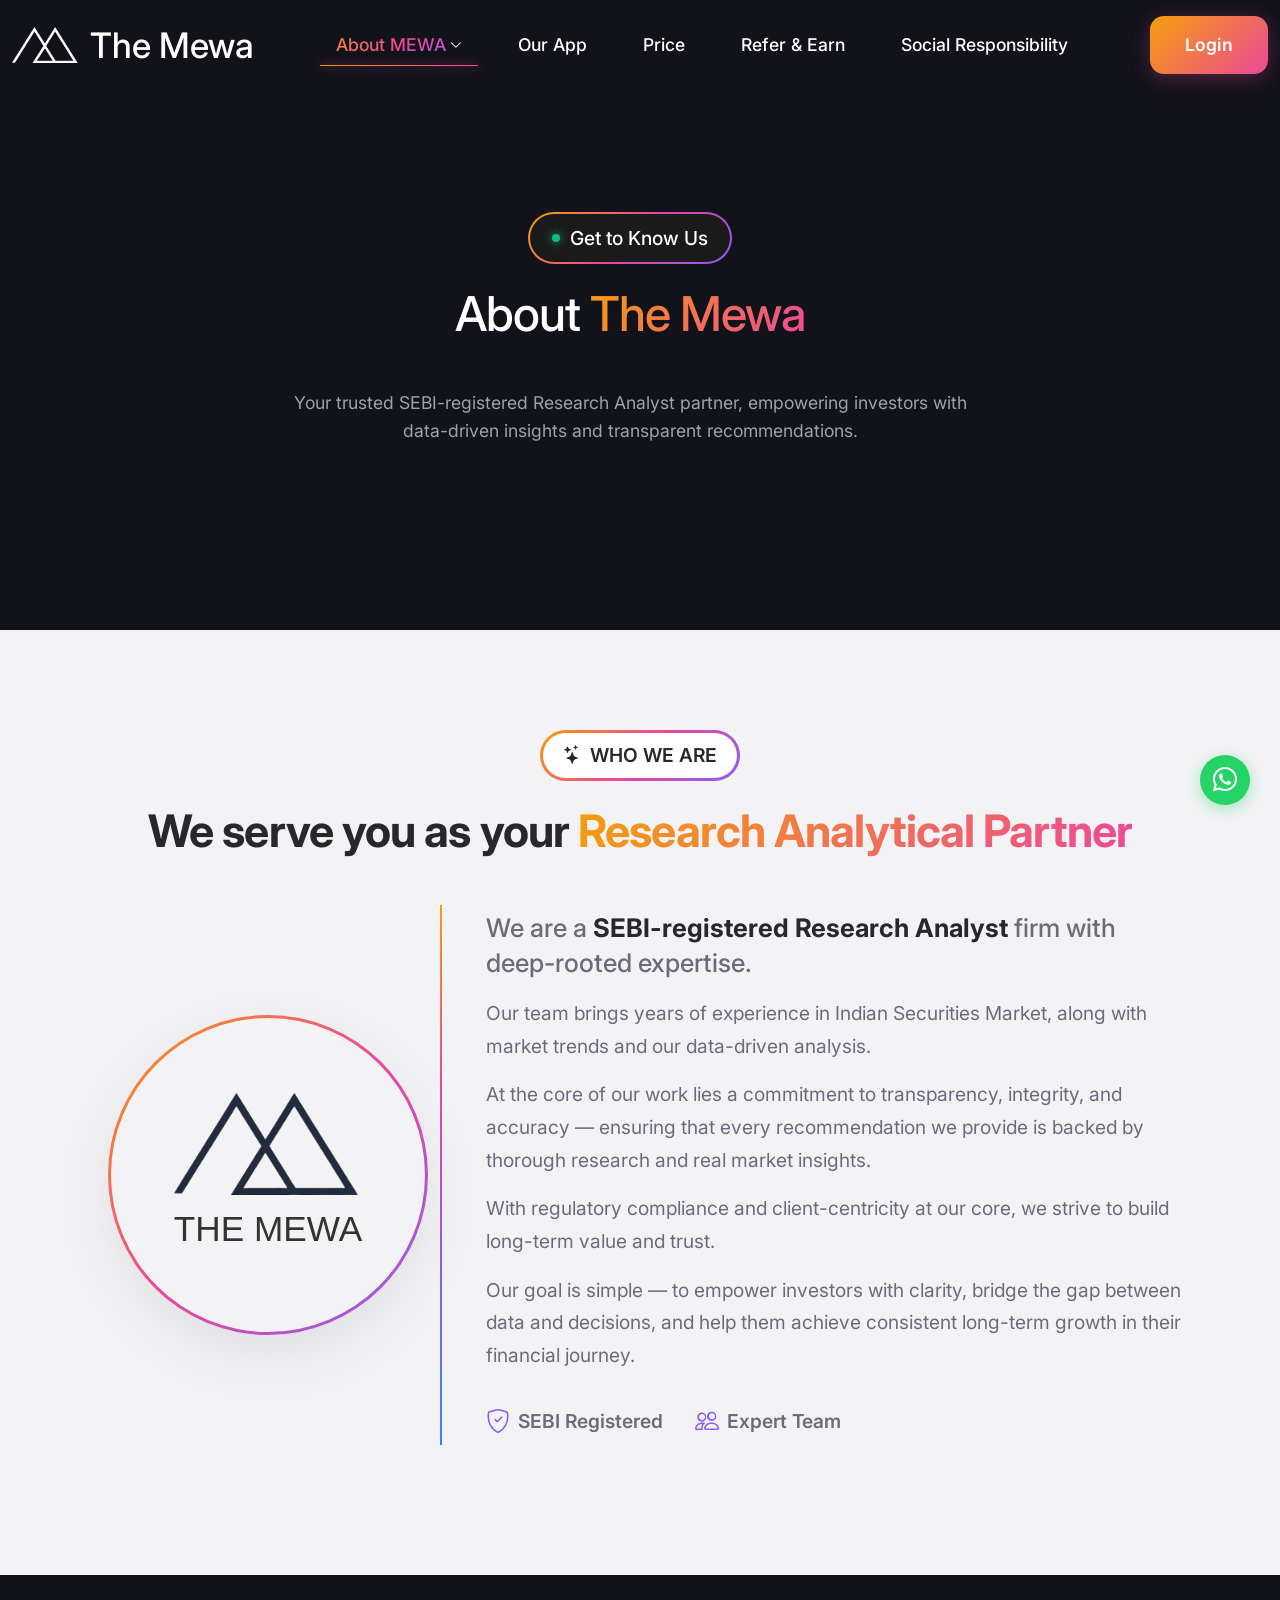
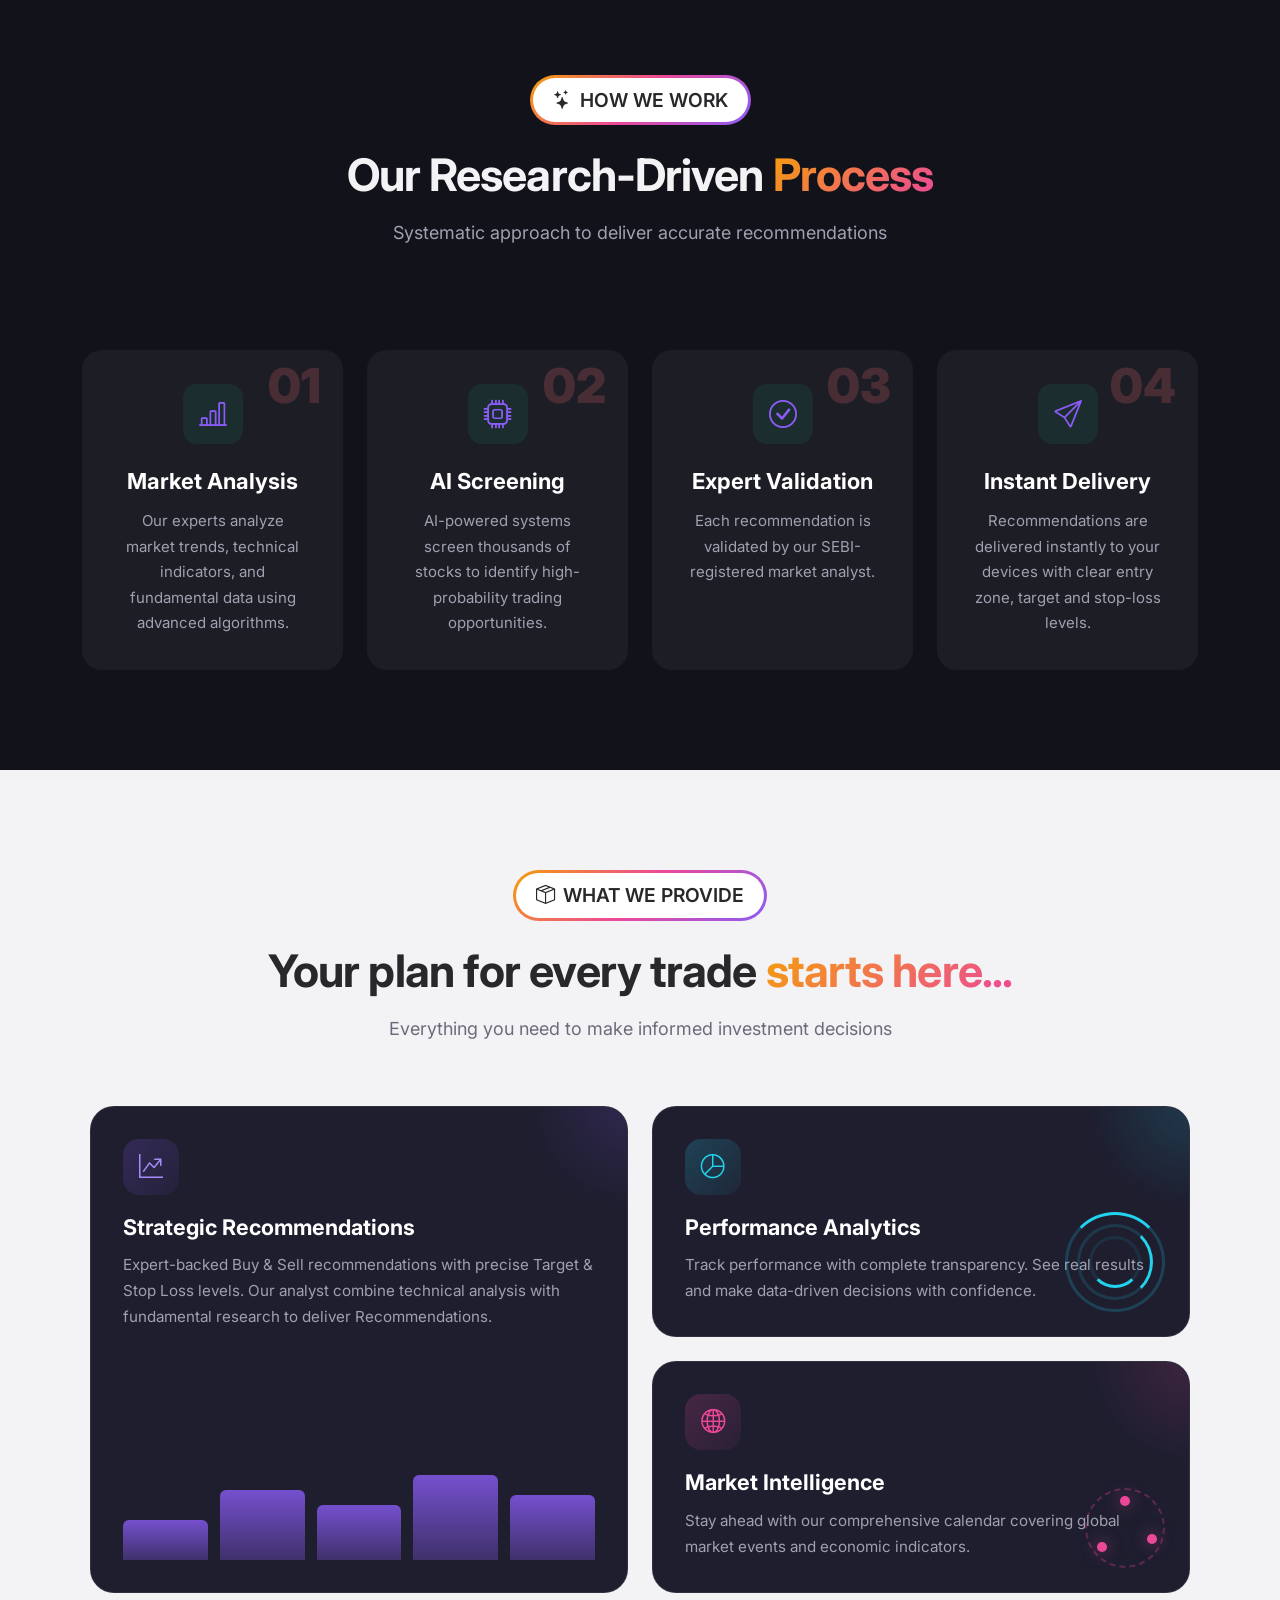
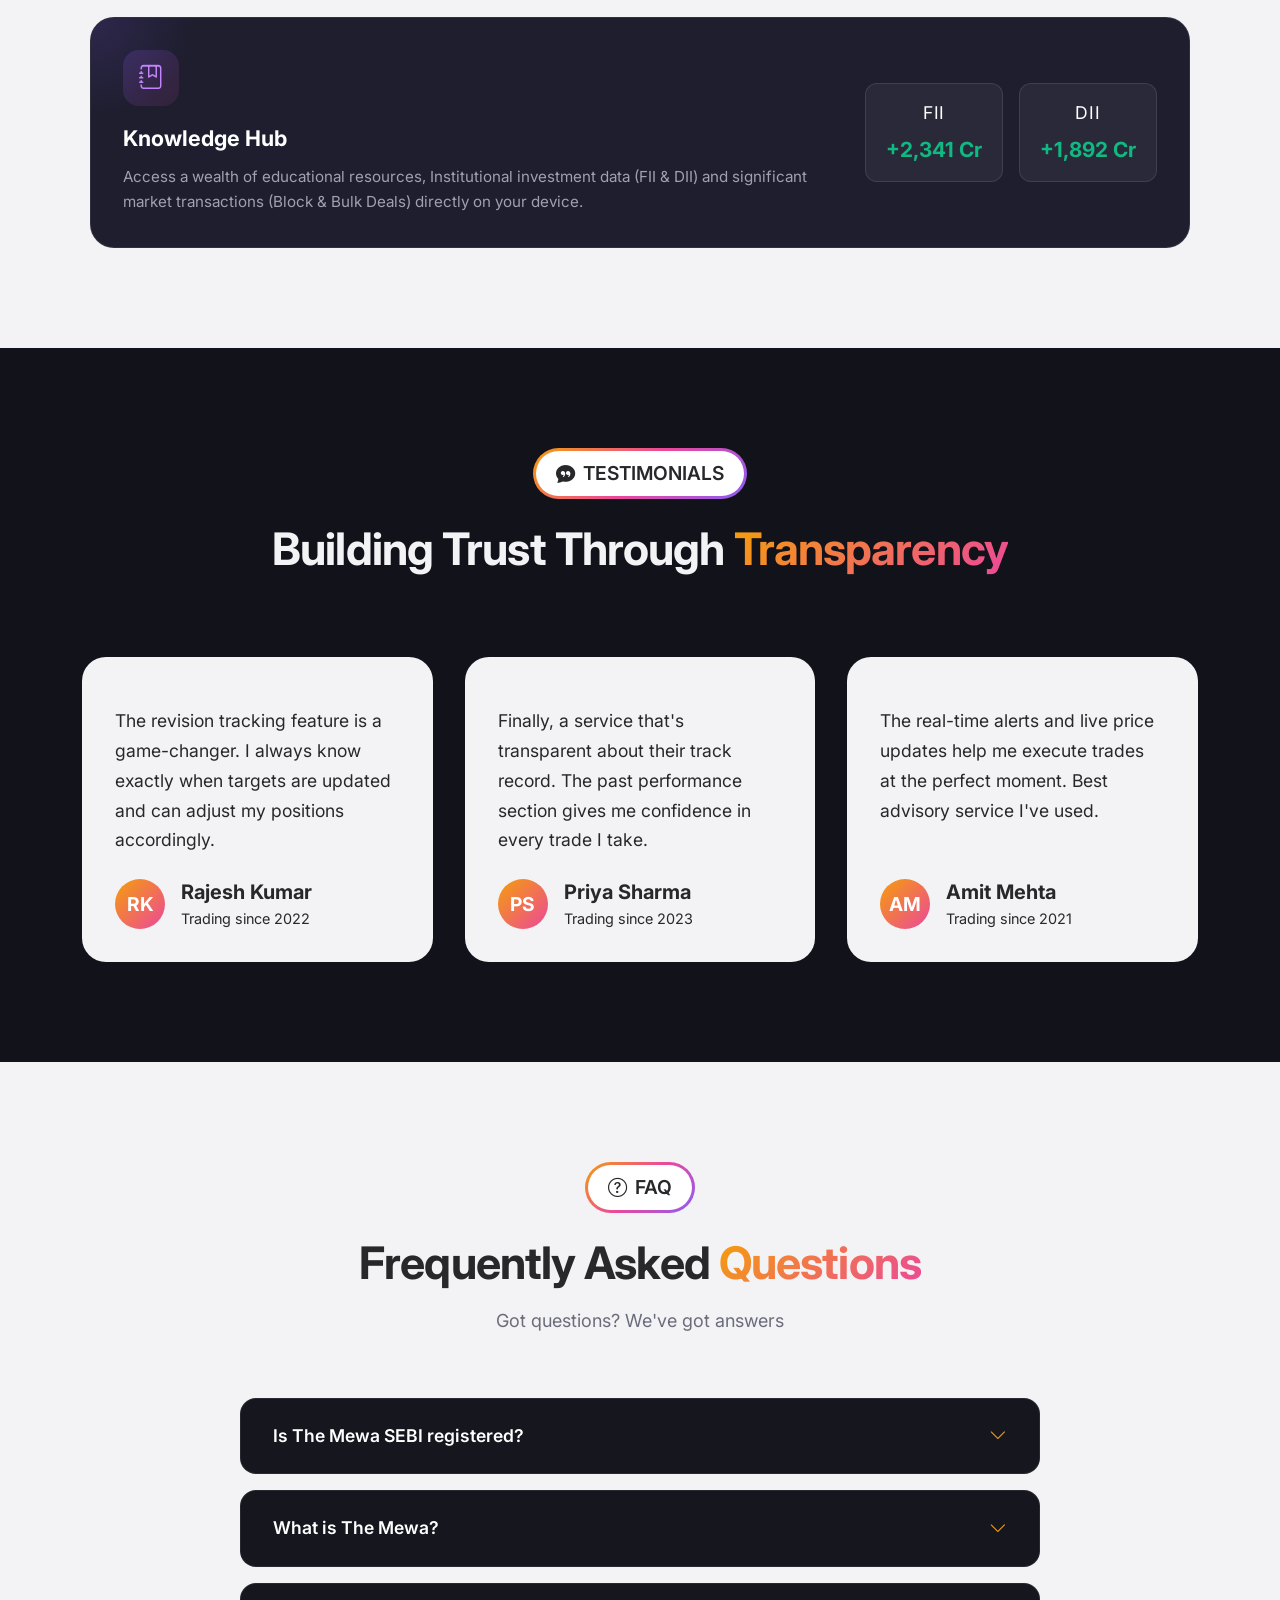
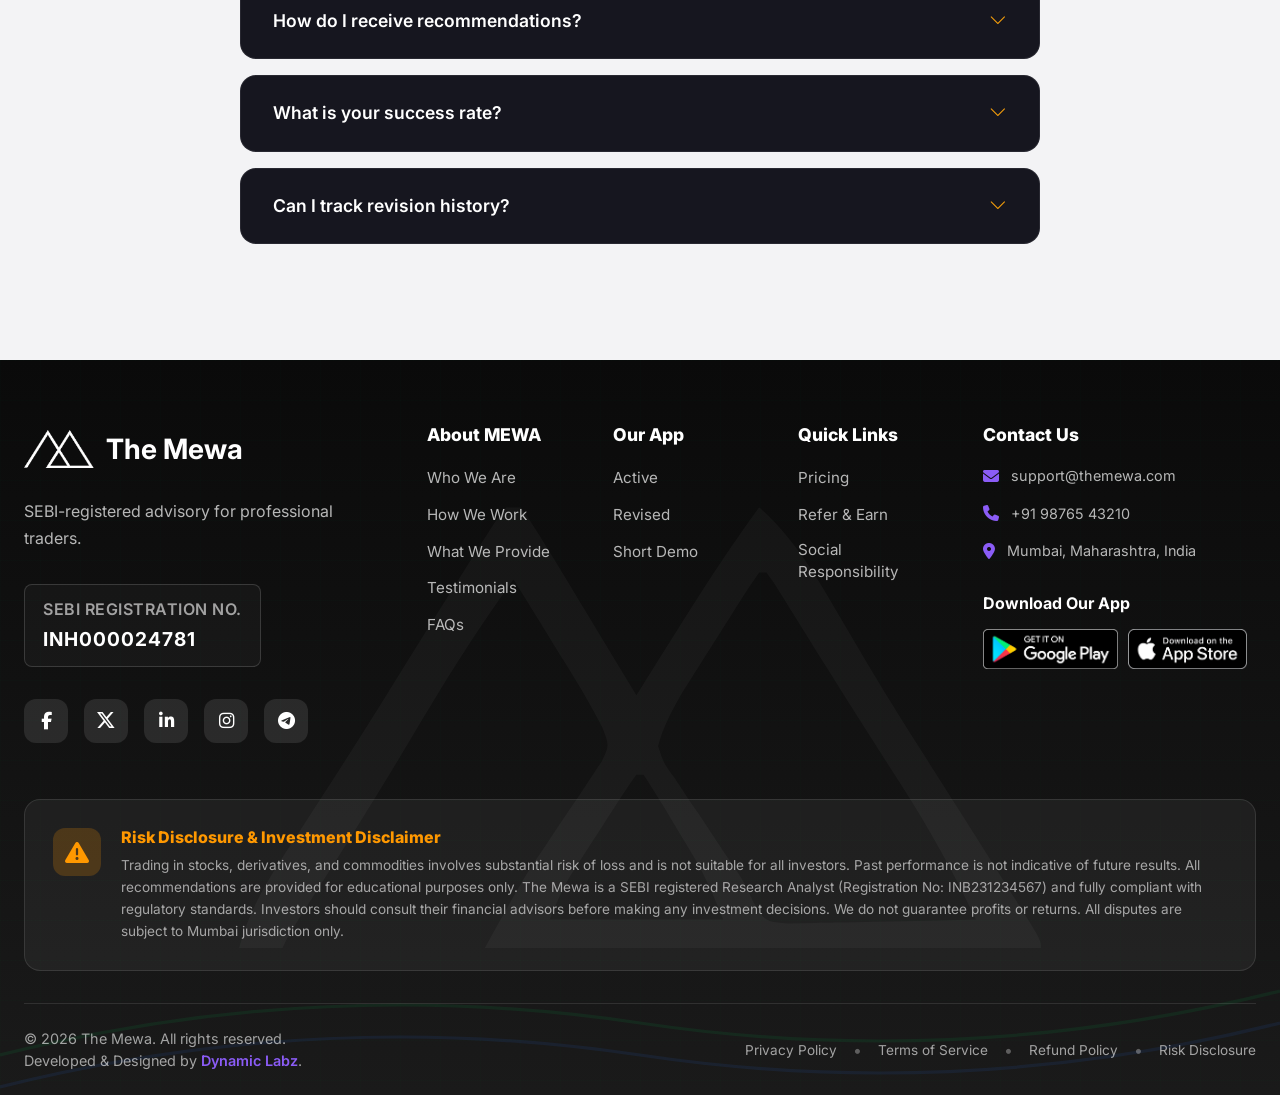
==== commit ab68ebe8: "updated website" ====
--- a/about-mewa.html
+++ b/about-mewa.html
@@ -117,7 +117,7 @@
                     About
                     <span class="gradient-text">The Mewa</span>
                 </h1>
-                <p class="hero-subtitle" style="max-width: 600px; margin: 0 auto 2rem; text-align: center;">
+                <p class="hero-subtitle" style="max-width: 700px; margin: 0 auto 2rem; text-align: center;">
                     Your trusted SEBI-registered Research Analyst partner, empowering investors with data-driven insights and transparent recommendations.
                 </p>
             </div>
@@ -501,7 +501,7 @@
                     <!-- SEBI Badge -->
                     <div class="sebi-credential-card">
                         <div class="credential-label">SEBI Registration No.</div>
-                        <div class="credential-value">INH0000XXXXX</div>
+                        <div class="credential-value">INH000024781</div>
                     </div>
     
                     <div class="social-links-footer">
--- a/navbar.css
+++ b/navbar.css
@@ -91,7 +91,7 @@
     display: inline-block;
     color: var(--text-primary);
     text-decoration: none;
-    transition: color 0.3s ease; /* Optional: fade out white slightly if needed */
+    transition: color 0.4s ease;
 }
 
 /* 2. The "Ghost" Gradient Overlay */
@@ -122,6 +122,11 @@
 /* When you hover ANYWHERE on the brand link, fade in the gradient text */
 .navbar-brand:hover .brand-text::before {
     opacity: 1;
+}
+
+/* ADD THIS: Make the underlying white text transparent on hover */
+.navbar-brand:hover .brand-text {
+    color: transparent;
 }
 
 
--- a/home.css
+++ b/home.css
@@ -80,6 +80,20 @@
   font-family: "Inter", sans-serif;
 }
 
+@font-face {
+    font-family: 'JustSansOutline';
+    src: url('fonts/JUST Sans Outline ExBold.otf') format('opentype');
+    font-weight: 800;
+    font-style: normal;
+}
+
+@font-face {
+    font-family: 'JustSansOutline';
+    src: url('fonts/JUST Sans Outline Regular.otf') format('opentype');
+    font-weight: 400;
+    font-style: normal;
+}
+
 /* =====================================================
    SECTION 1: HERO SECTION
 ===================================================== */
@@ -145,7 +159,7 @@
     line-height: 1.1;
     margin-bottom: 3rem;
     letter-spacing: -0.02em;
-    font-weight: 700;
+    /* font-weight: 700; */
     color: var(--text-primary);
     animation: fadeInUp 0.6s ease 0.1s both;
 }
@@ -174,7 +188,7 @@
     display: block;
     font-size: 2rem;
     color: #ffffff;
-    font-weight: 600;
+    /* font-weight: 600; */
     margin-top: 0.5rem;
 }
 
@@ -597,33 +611,47 @@
     overflow: hidden;
     width: 100%;
     position: relative;
-    padding: 1rem 0;
+    padding: 3rem 0 0;
 }
 
 .marquee-content {
     display: flex;
     gap: 5rem;
     width: max-content;
-    animation: marquee 100s linear infinite;
+    animation: marquee 85s linear infinite;
 }
 
 .trust-item {
-    font-family: Open Sans, sans-serif;
-    font-weight: 700;
-    font-size: 100px;
+    font-family: 'JustSansOutline', sans-serif;
+    font-weight: 800; /* Uses the ExBold file */
+    font-size: 4.5rem;
     text-transform: uppercase;
     letter-spacing: 2px;
-    color: transparent;
-    -webkit-text-stroke: 2px #cccccc;
+    color: #cccccc; /* This controls the outline color now */
     white-space: nowrap;
     display: flex;
     align-items: center;
-    gap: 30px;
+    gap: 40px;
+}
+
+.trust-item {
+    font-family: 'JustSansOutline', sans-serif;
+    font-weight: 800; /* Uses the ExBold file */
+    font-size: 4.5rem;
+    text-transform: uppercase;
+    letter-spacing: 2px;
+    color: #cccccc; /* This controls the outline color now */
+    white-space: nowrap;
+    display: flex;
+    align-items: center;
+    gap: 40px;
 }
 
 .trust-item .separator {
     position: relative;
+    font-size: 5.5rem;
     top: 20px;
+    color: var(--text-secondary);
 }
 
 @keyframes marquee {
@@ -646,8 +674,15 @@
     }
 
     .trust-item {
-        font-size: 48px;
-        -webkit-text-stroke: 1px #cccccc;
+        font-size: 3.5rem; /* Adjusted for mobile scale */
+        letter-spacing: 1px;
+        gap: 20px;
+    }
+
+    .trust-item .separator {
+        top: 15px; /* Resetting the star alignment for the new font */
+        font-size: 90px;
+        color: var(--text-secondary);
     }
 }
 
@@ -1173,7 +1208,7 @@
 }
 
 .benefits-section {
-    padding: 120px 0;
+    padding: 100px 0;
     background: var(--bg-secondary);
 }
 
@@ -1417,7 +1452,7 @@
    SECTION 5: HOW IT WORKS (GET STARTED)
 ===================================================== */
 .how-section {
-    padding: 120px 0;
+    padding: 100px 0;
     background: #f3f3f5;
 }
 
@@ -1527,7 +1562,7 @@
    SECTION 6: COMPARISON SECTION
 ===================================================== */
 .comparison-section {
-    padding: 120px 0;
+    padding: 100px 0;
     background: var(--bg-secondary);
 }
 
--- a/about-mewa.css
+++ b/about-mewa.css
@@ -173,7 +173,7 @@
    SECTION 3: HOW WE WORK
 ===================================================== */
 .how-we-work-section {
-    padding: 120px 0;
+    padding: 100px 0;
     background: var(--bg-secondary);
     position: relative;
     overflow: hidden;
@@ -376,7 +376,7 @@
 }
 
 .what-we-provide-section {
-    padding: 120px 0;
+    padding: 100px 0;
     position: relative;
     overflow: hidden;
     background: #f3f3f5;
@@ -786,7 +786,7 @@
    SECTION 5: TESTIMONIALS
 ===================================================== */
 .testimonials-section {
-    padding: 120px 0;
+    padding: 100px 0;
     background: var(--bg-secondary);
     position: relative;
     overflow: hidden;
@@ -929,7 +929,7 @@
    SECTION 6: FAQ
 ===================================================== */
 .faq-section {
-    padding: 120px 0;
+    padding: 100px 0;
     background: #f3f3f5;
     text-align: center;
 }
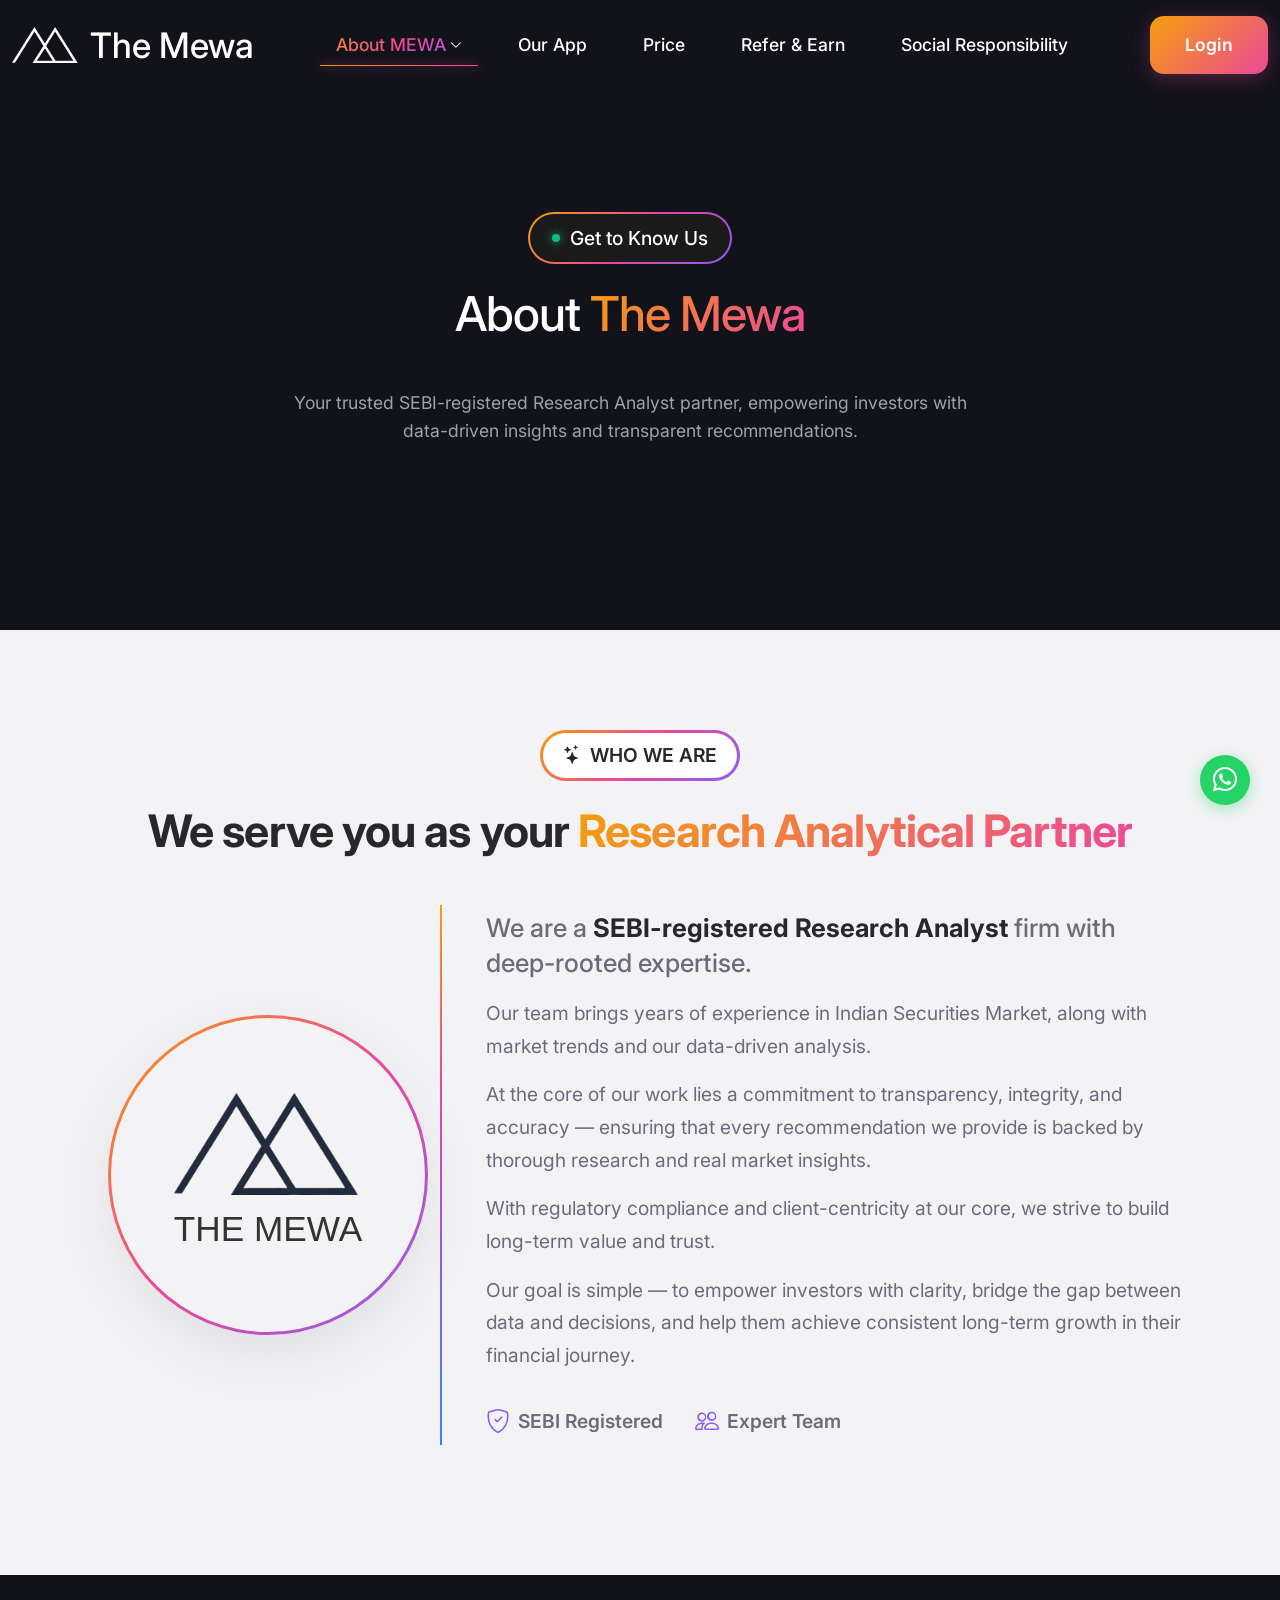
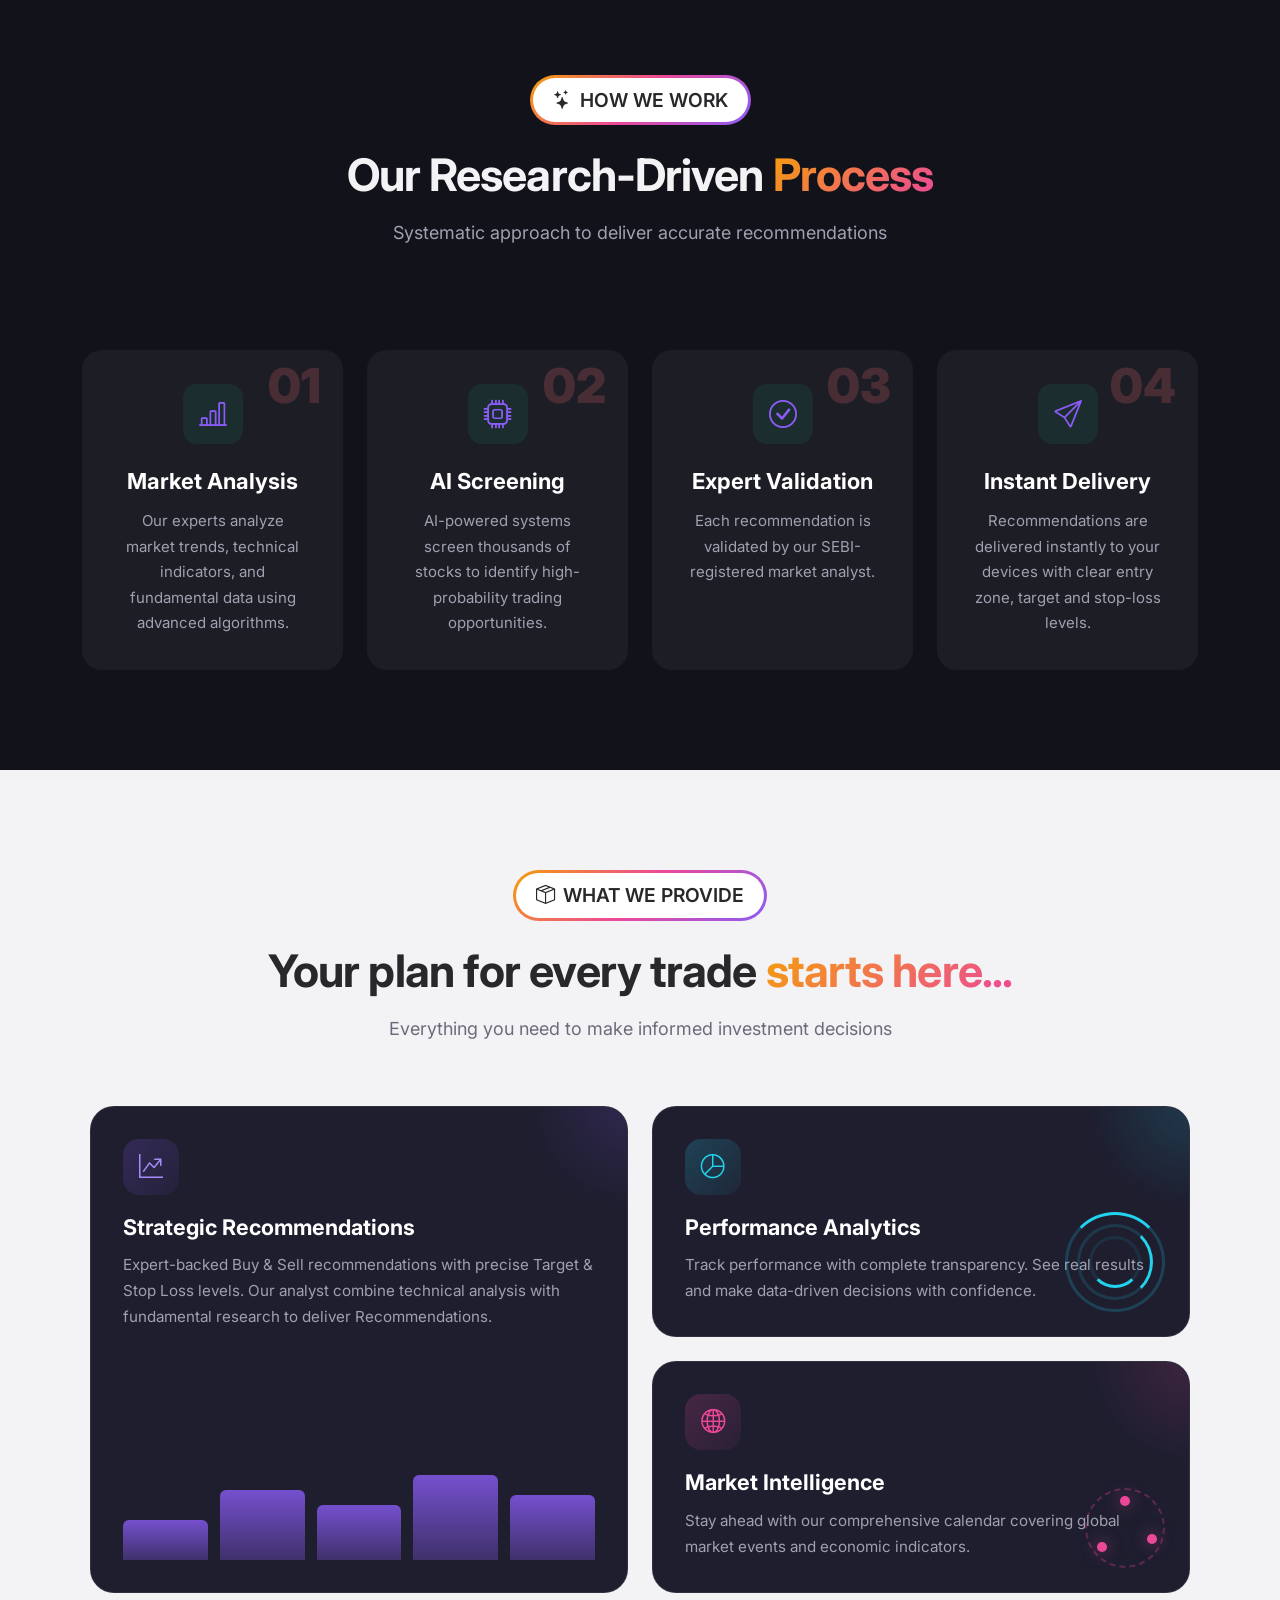
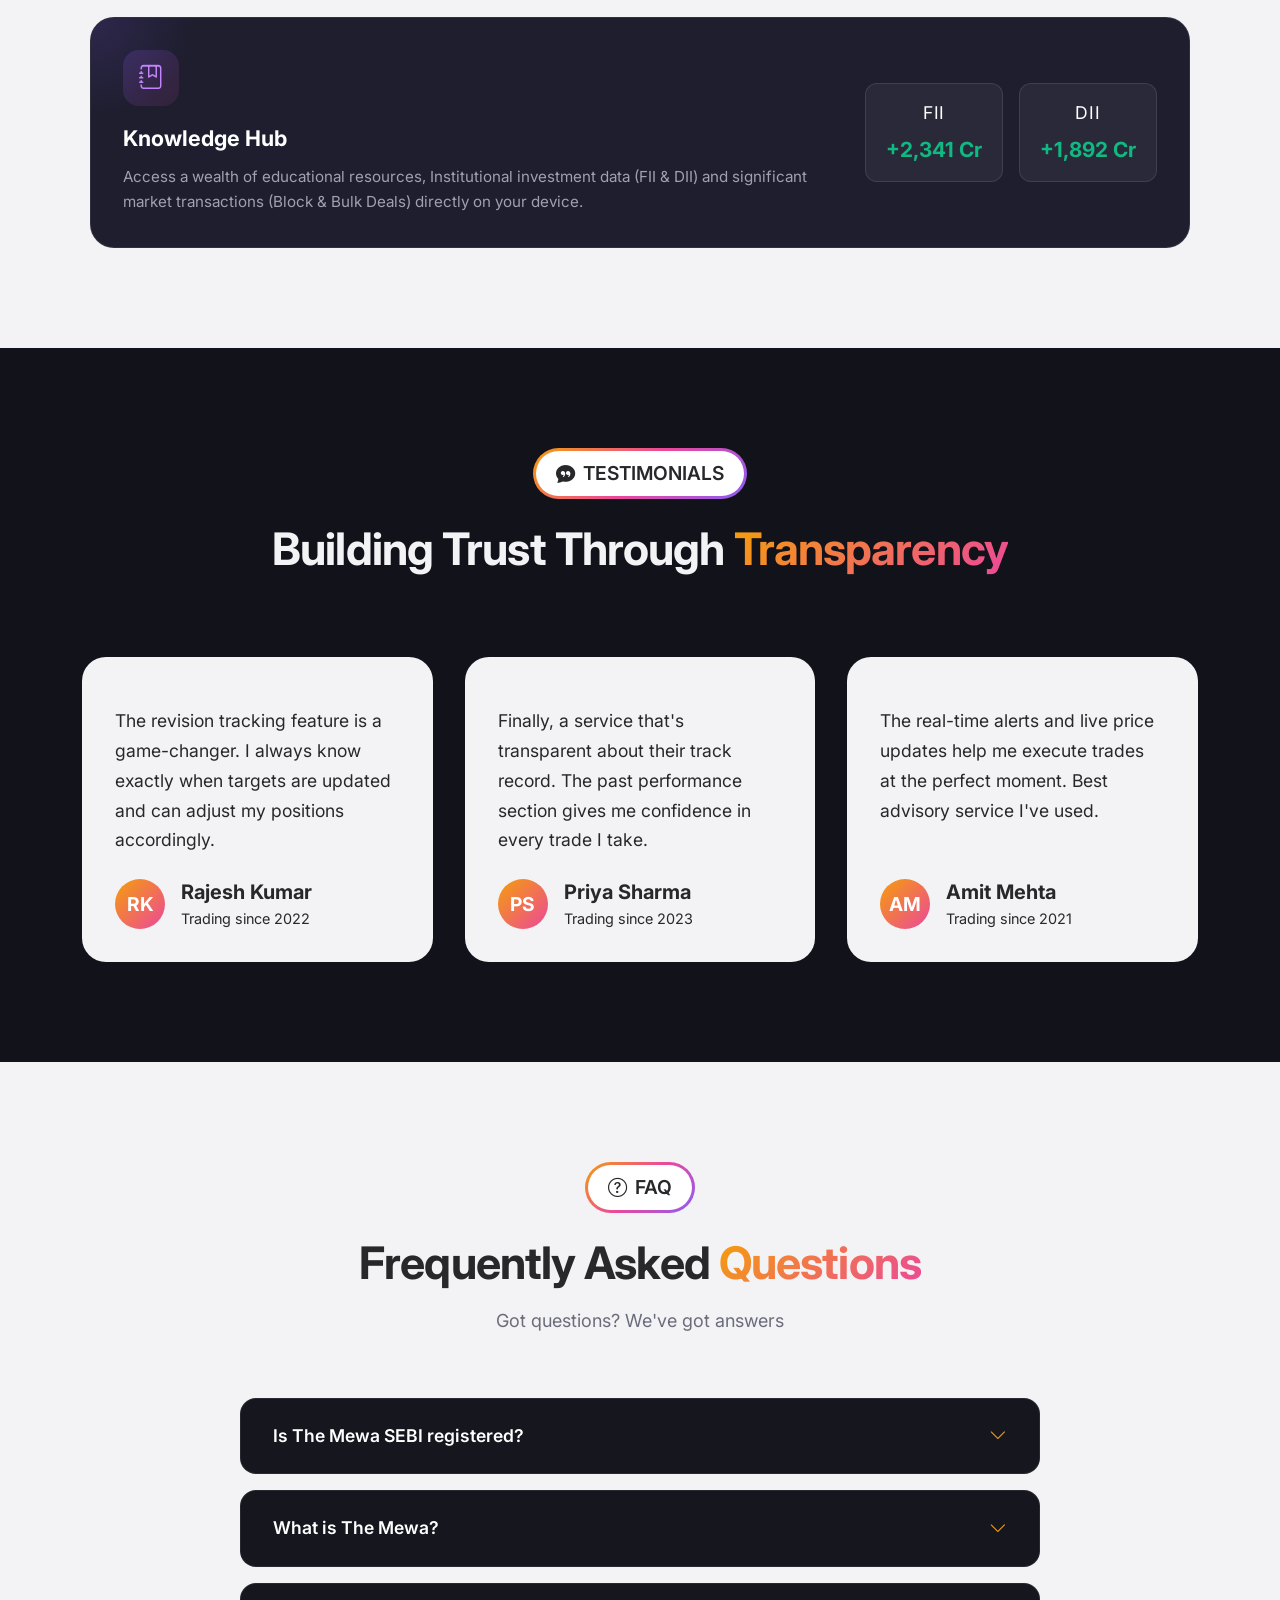
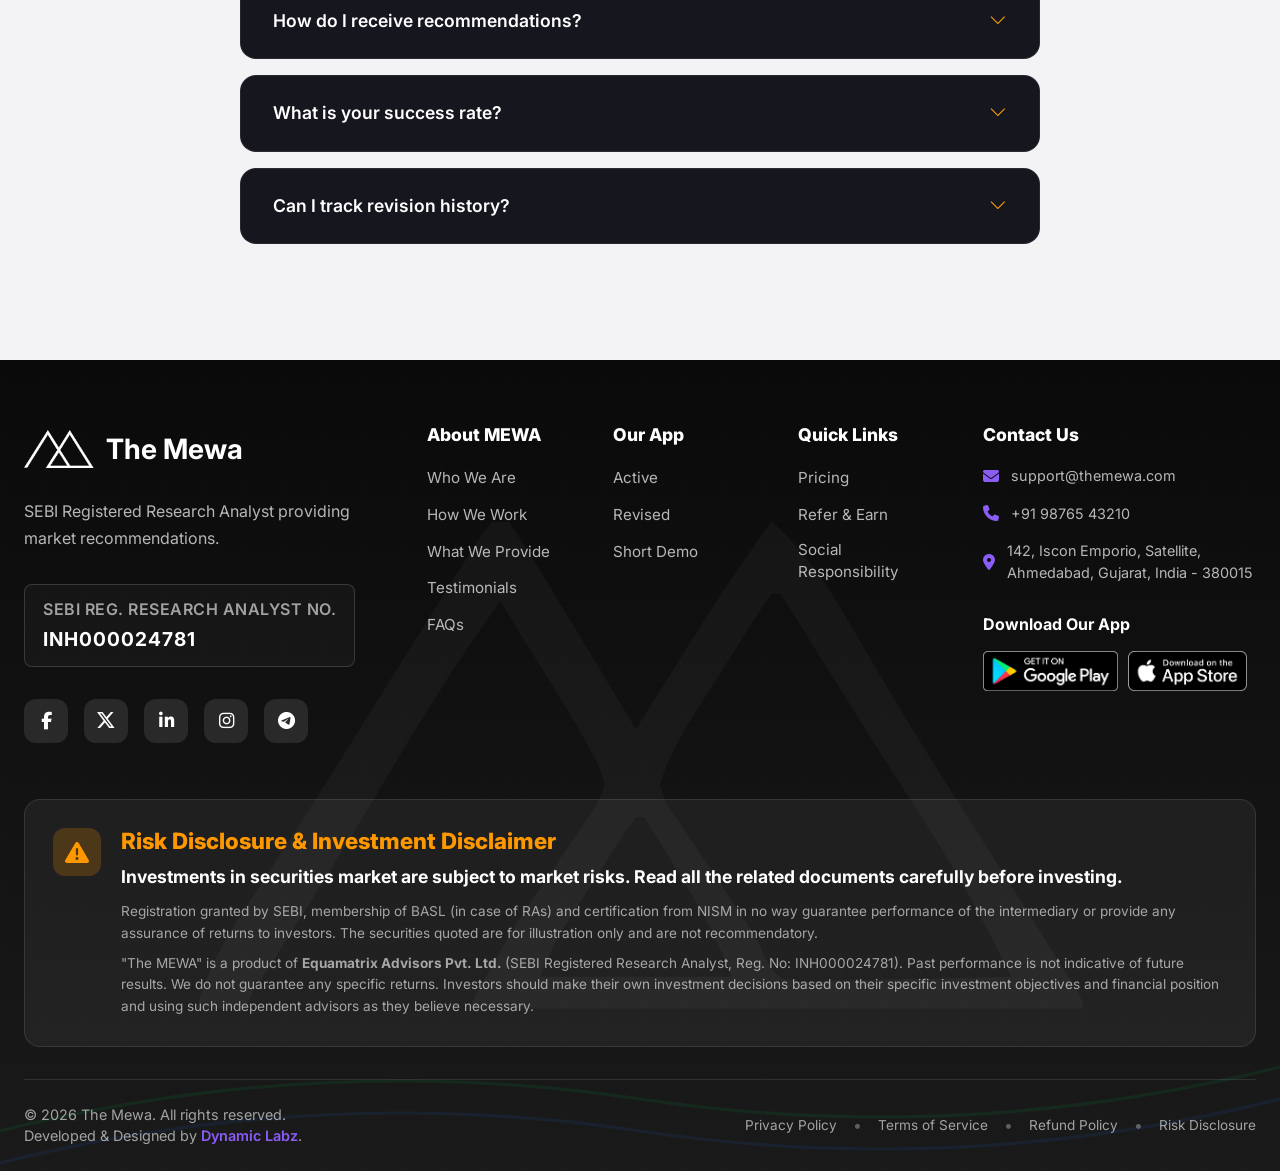
==== commit c121cbc1: "updated" ====
--- a/about-mewa.html
+++ b/about-mewa.html
@@ -496,11 +496,11 @@
                         <img src="images/WhiteLogo.png" alt="The Mewa Logo" class="footer-brand-logo">
                         <span class="footer-brand-name">The Mewa</span>
                     </div>
-                    <p class="footer-tagline">SEBI-registered advisory for professional traders.</p>
+                    <p class="footer-tagline">SEBI Registered Research Analyst providing market recommendations.</p>
     
                     <!-- SEBI Badge -->
                     <div class="sebi-credential-card">
-                        <div class="credential-label">SEBI Registration No.</div>
+                        <div class="credential-label">SEBI Reg. Research Analyst No.</div>
                         <div class="credential-value">INH000024781</div>
                     </div>
     
@@ -570,7 +570,7 @@
                         </div>
                         <div class="contact-item-footer">
                             <i class="fas fa-map-marker-alt"></i>
-                            <span>Mumbai, Maharashtra, India</span>
+                            <span>142, Iscon Emporio, Satellite, Ahmedabad, Gujarat, India - 380015</span>
                         </div>
                     </div>
     
@@ -595,16 +595,22 @@
                 </div>
                 <div class="disclaimer-content">
                     <h4 class="disclaimer-title">Risk Disclosure & Investment Disclaimer</h4>
+            
+                    <p class="disclaimer-text" style="margin-bottom: 10px; color: #ffffff; font-size: 1.1rem;">
+                        <strong>Investments in securities market are subject to market risks. Read all the related documents carefully before investing.</strong>
+                    </p>
+            
                     <p class="disclaimer-text">
-                        Trading in stocks, derivatives, and commodities involves substantial risk of loss and is not
-                        suitable for all investors.
-                        Past performance is not indicative of future results. All recommendations are provided for
-                        educational purposes only.
-                        The Mewa is a SEBI registered Research Analyst (Registration No: INB231234567) and fully compliant
-                        with regulatory standards.
-                        Investors should consult their financial advisors before making any investment decisions. We do not
-                        guarantee profits or returns.
-                        All disputes are subject to Mumbai jurisdiction only.
+                        Registration granted by SEBI, membership of BASL (in case of RAs) and certification from NISM in no way
+                        guarantee performance of the intermediary or provide any assurance of returns to investors.
+                        The securities quoted are for illustration only and are not recommendatory.
+                    </p>
+            
+                    <p class="disclaimer-text" style="margin-top: 8px;">
+                        "The MEWA" is a product of <b>Equamatrix Advisors Pvt. Ltd. </b>(SEBI Registered Research Analyst, Reg. No: INH000024781).
+                        Past performance is not indicative of future results.
+                        We do not guarantee any specific returns. Investors should make their own investment decisions based on their
+                        specific investment objectives and financial position and using such independent advisors as they believe necessary.
                     </p>
                 </div>
             </div>
@@ -613,8 +619,7 @@
             <div class="footer-bottom">
                 <div class="footer-bottom-left">
                     <p>&copy; 2026 The Mewa. All rights reserved.</p>
-                    <p>Developed & Designed by <strong><a href="https://www.dynamiclabz.net/" target="_blank">Dynamic
-                                Labz</a></strong>.</p>
+                    <p>Developed & Designed by <strong><a href="https://www.dynamiclabz.net/" target="_blank">Dynamic Labz</a></strong>.</p>
                 </div>
                 <div class="footer-bottom-right">
                     <a href="#">Privacy Policy</a>
--- a/footer.css
+++ b/footer.css
@@ -335,7 +335,7 @@
 }
 
 .disclaimer-title {
-    font-size: 1rem;
+    font-size: 1.4rem;
     font-weight: 800;
     margin-bottom: 0.5rem;
     color: #ff9800;
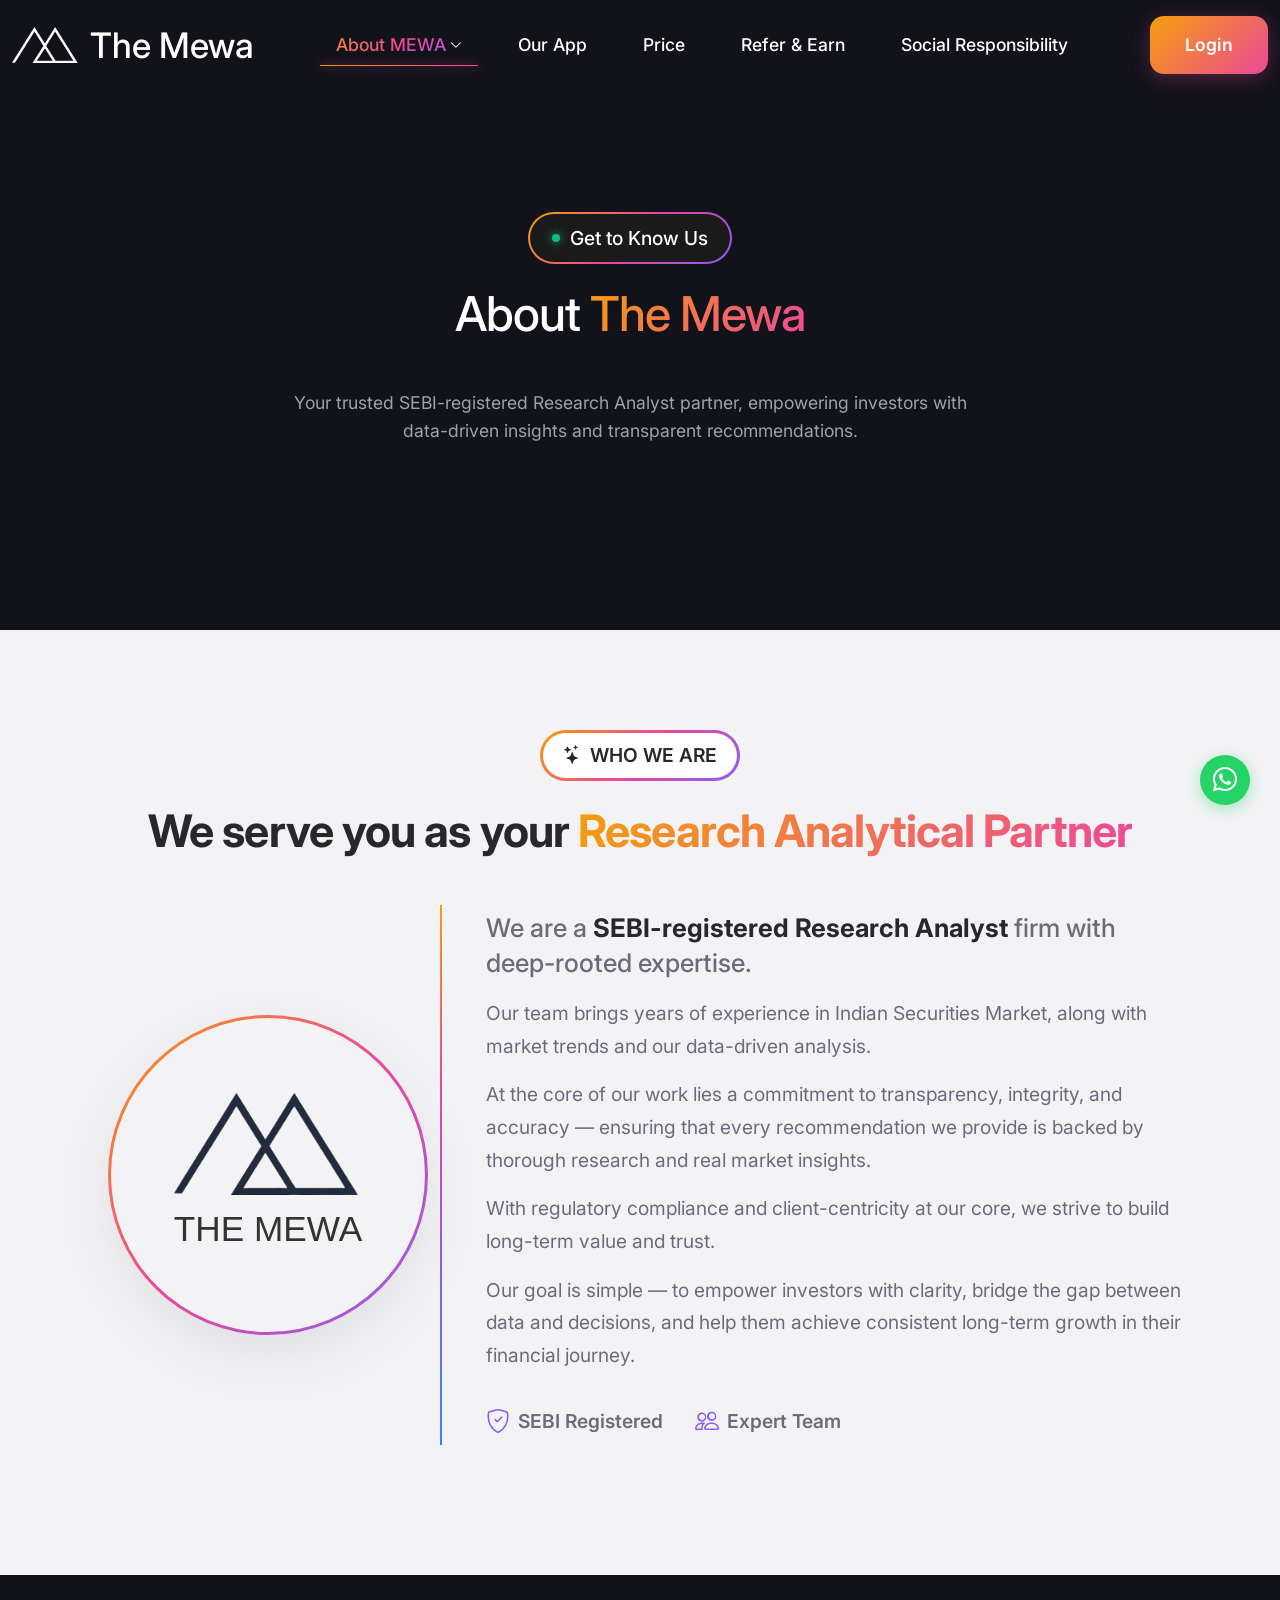
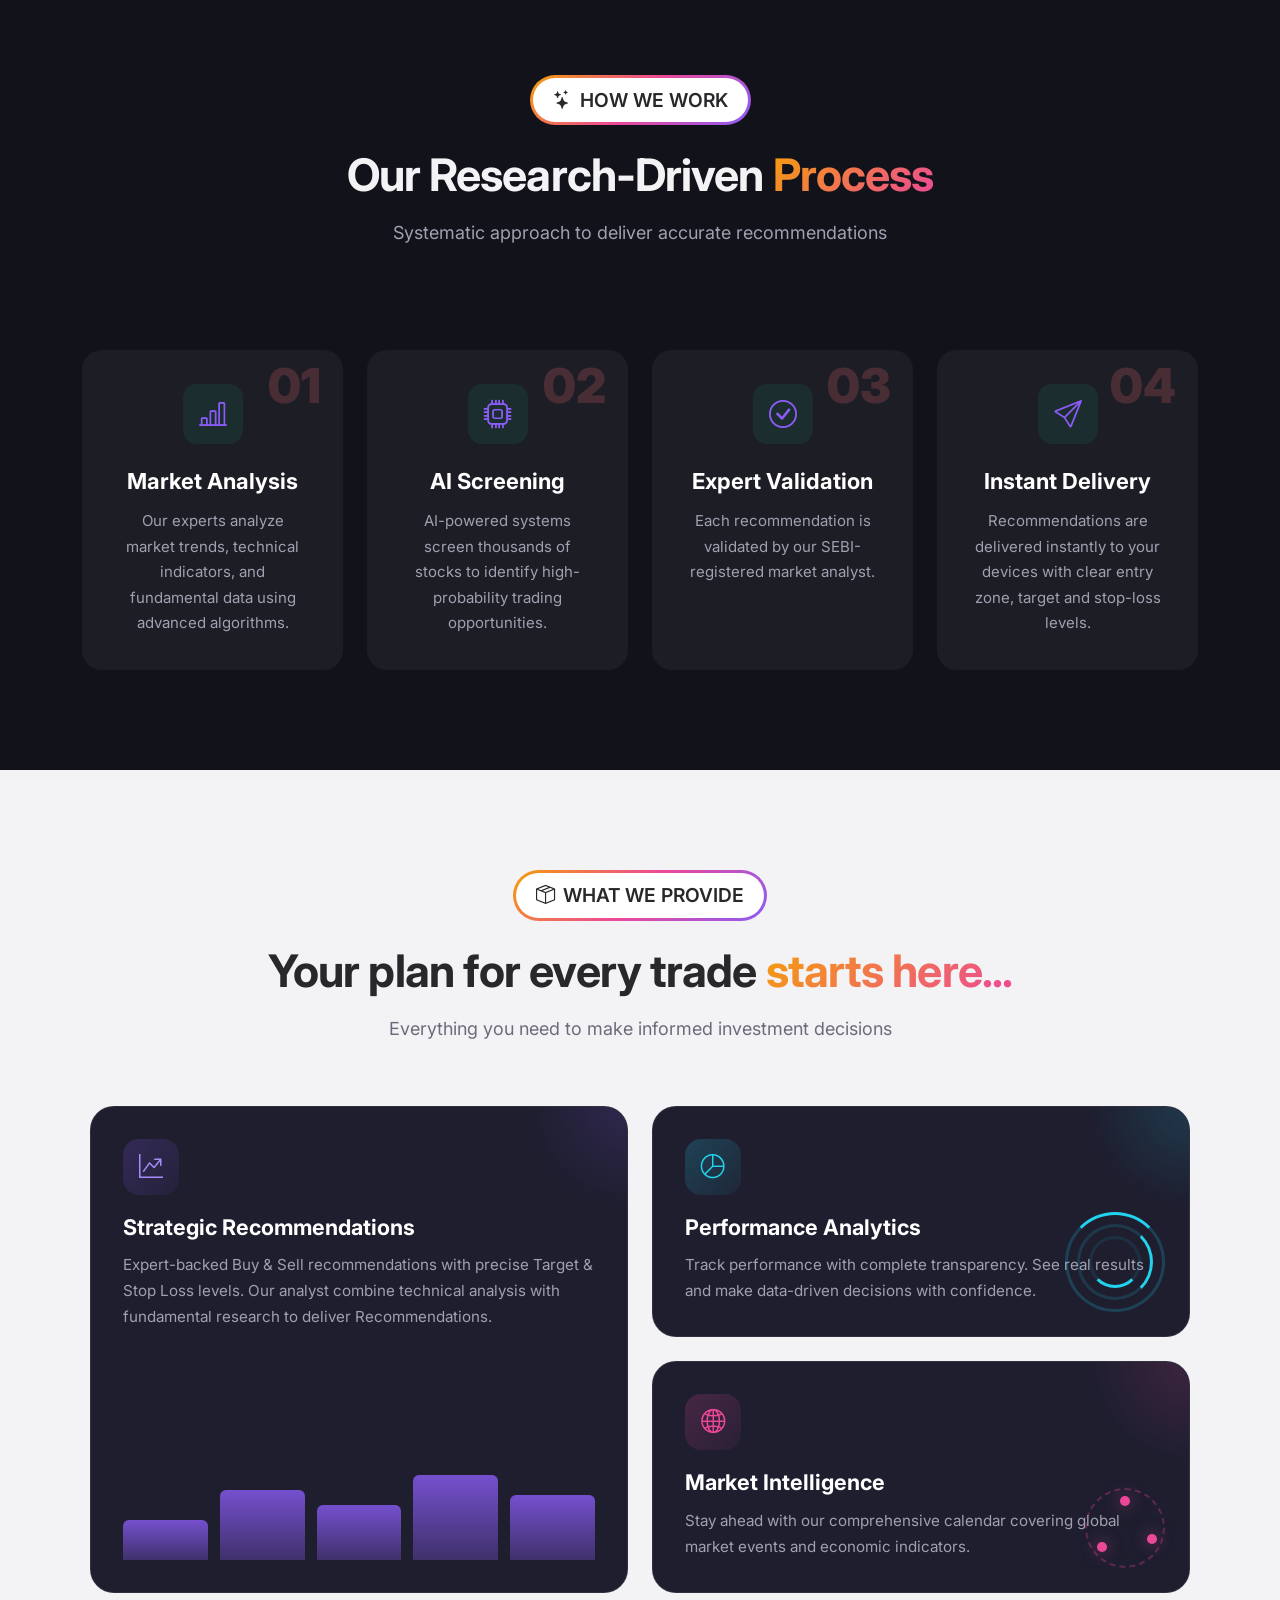
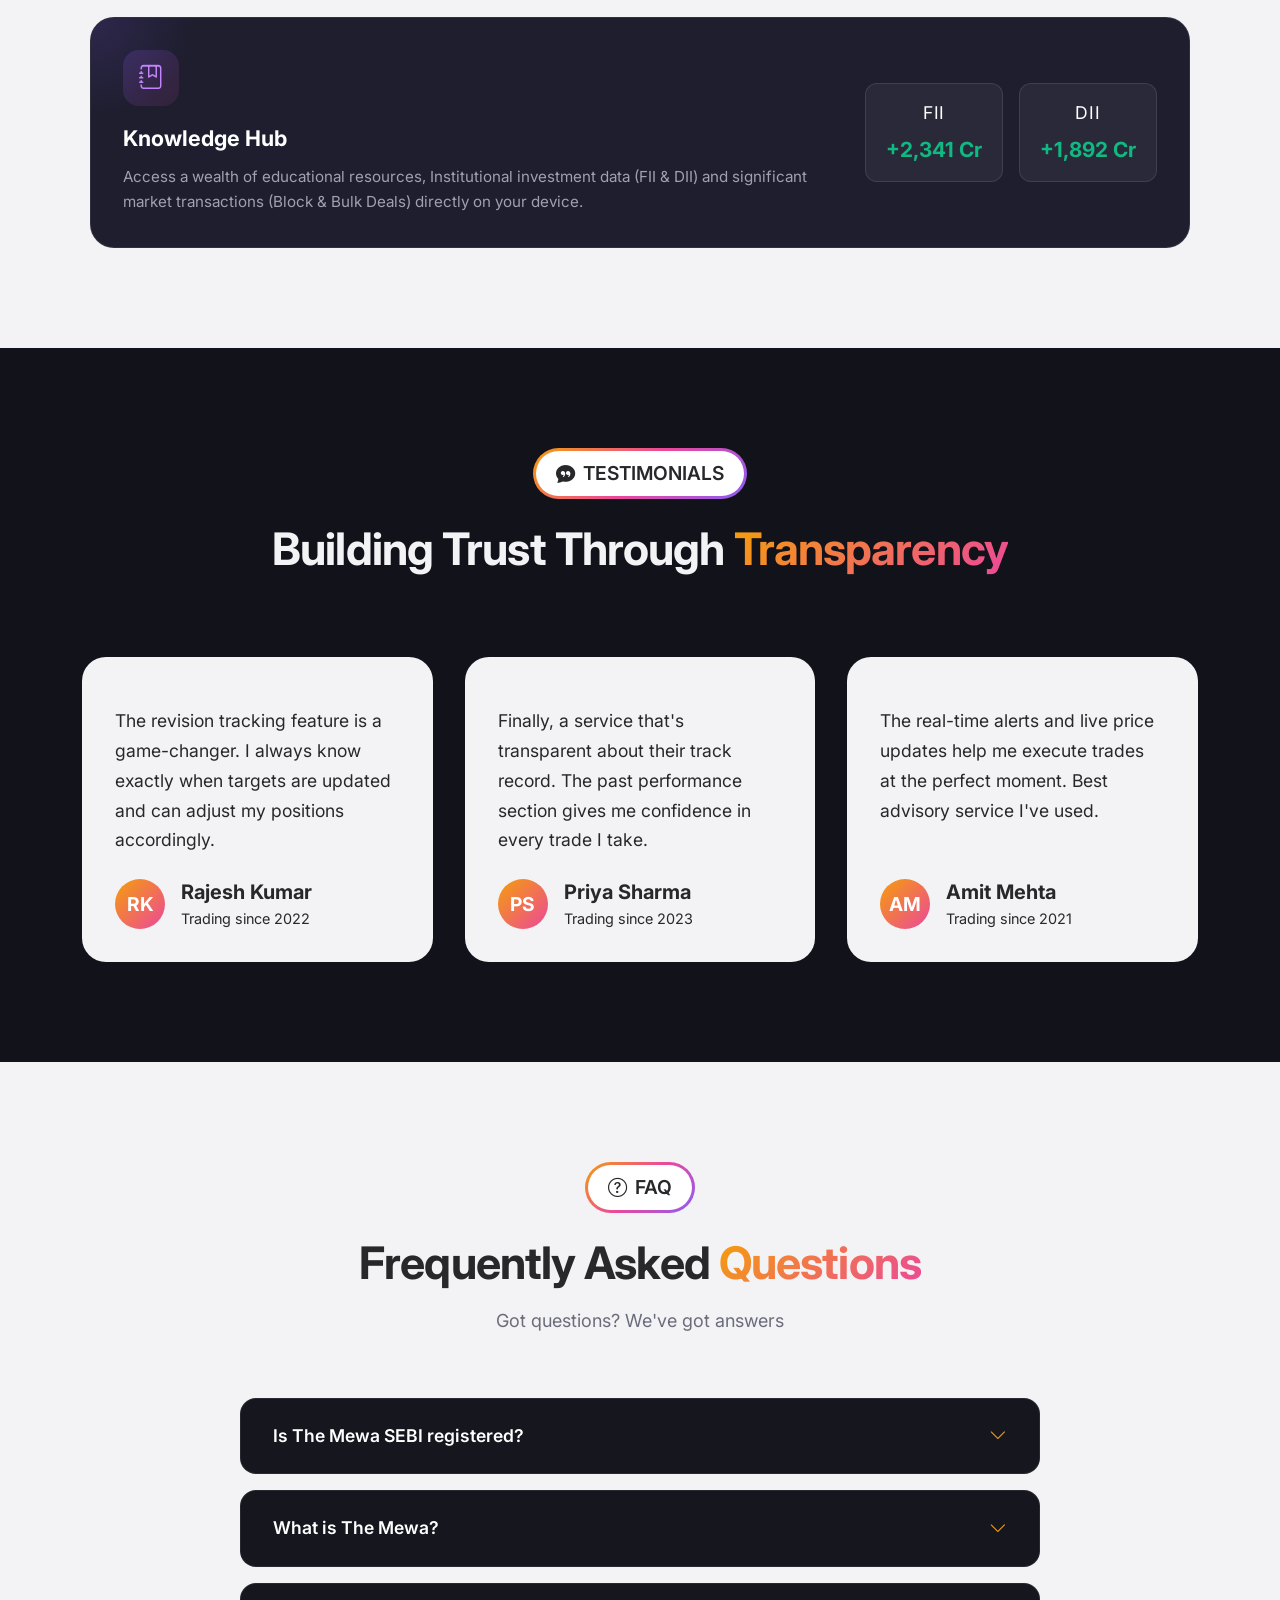
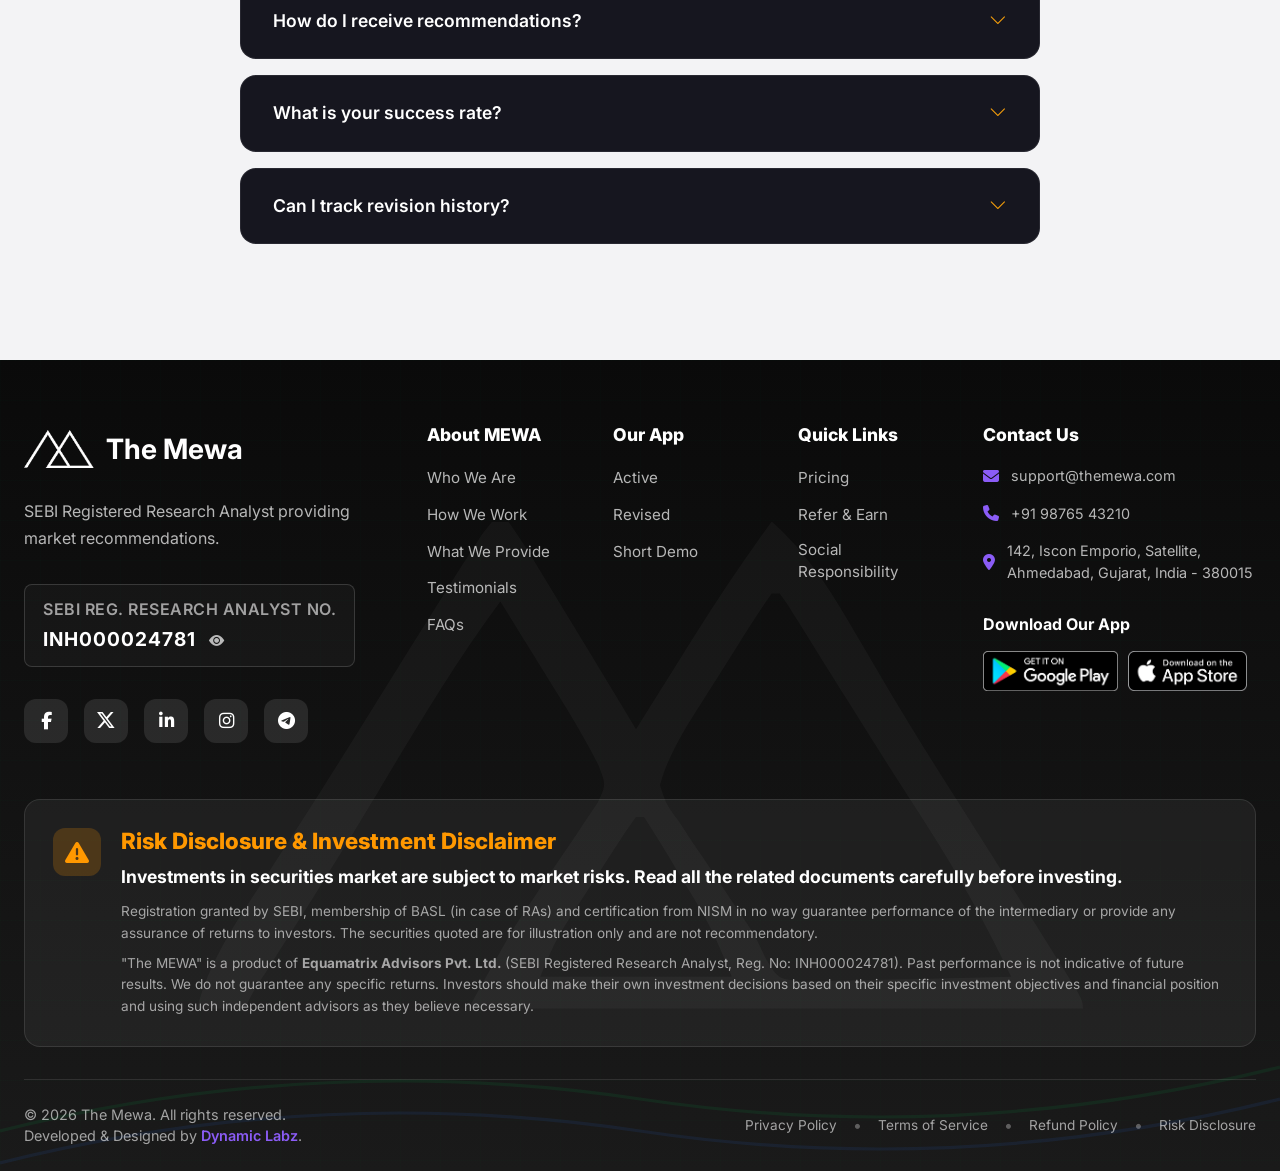
==== commit edc9aa10: "added SEBI registration documents" ====
--- a/about-mewa.html
+++ b/about-mewa.html
@@ -499,10 +499,18 @@
                     <p class="footer-tagline">SEBI Registered Research Analyst providing market recommendations.</p>
     
                     <!-- SEBI Badge -->
-                    <div class="sebi-credential-card">
+                    <!-- <div class="sebi-credential-card">
                         <div class="credential-label">SEBI Reg. Research Analyst No.</div>
                         <div class="credential-value">INH000024781</div>
-                    </div>
+                    </div> -->
+
+                    <a href="#" data-bs-toggle="modal" data-bs-target="#pdfModal" class="sebi-credential-card"
+                        style="text-decoration: none; cursor: pointer; display: block;">
+                    
+                        <div class="credential-label">SEBI Reg. Research Analyst No.</div>
+                        <div class="credential-value">INH000024781 <i class="bi bi-eye-fill ms-2"
+                                style="font-size: 0.8em; opacity: 0.7;"></i></div>
+                    </a>
     
                     <div class="social-links-footer">
                         <a href="#" class="social-link" aria-label="Facebook">
@@ -675,5 +683,21 @@
 
     <script src="https://cdn.jsdelivr.net/npm/bootstrap@5.3.0/dist/js/bootstrap.bundle.min.js"></script>
     <script src="script.js"></script>
+
+    <!-- SEBI Certificate Modal -->
+    <div class="modal fade" id="pdfModal" tabindex="-1" aria-labelledby="pdfModalLabel" aria-hidden="true">
+        <div class="modal-dialog modal-lg modal-dialog-centered">
+            <div class="modal-content">
+                <div class="modal-header">
+                    <h5 class="modal-title">SEBI Registration Certificate</h5>
+                    <button type="button" class="btn-close" data-bs-dismiss="modal" aria-label="Close"></button>
+                </div>
+                <div class="modal-body p-0 text-center bg-dark">
+                    <img src="sebi-registration.jpg" alt="SEBI Certificate" class="img-fluid">
+                </div>
+            </div>
+        </div>
+    </div>
+    
 </body>
 </html>
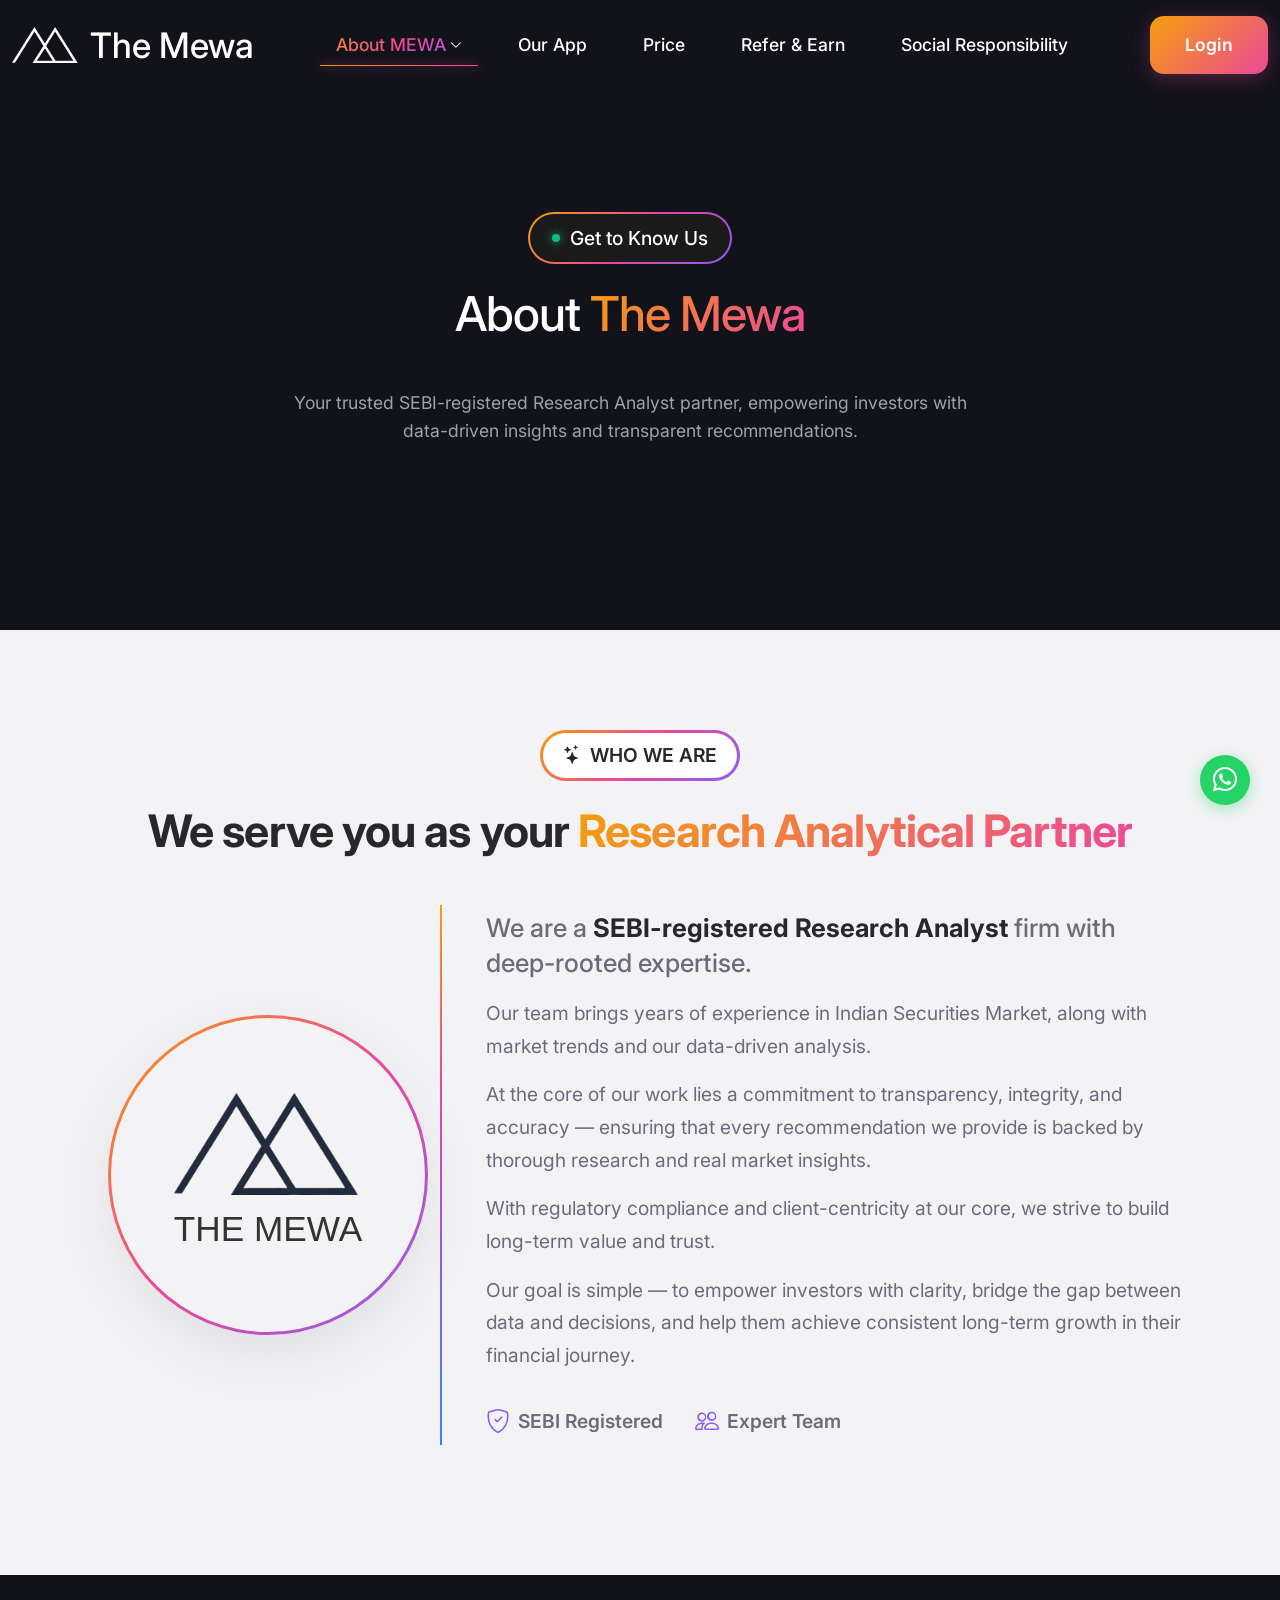
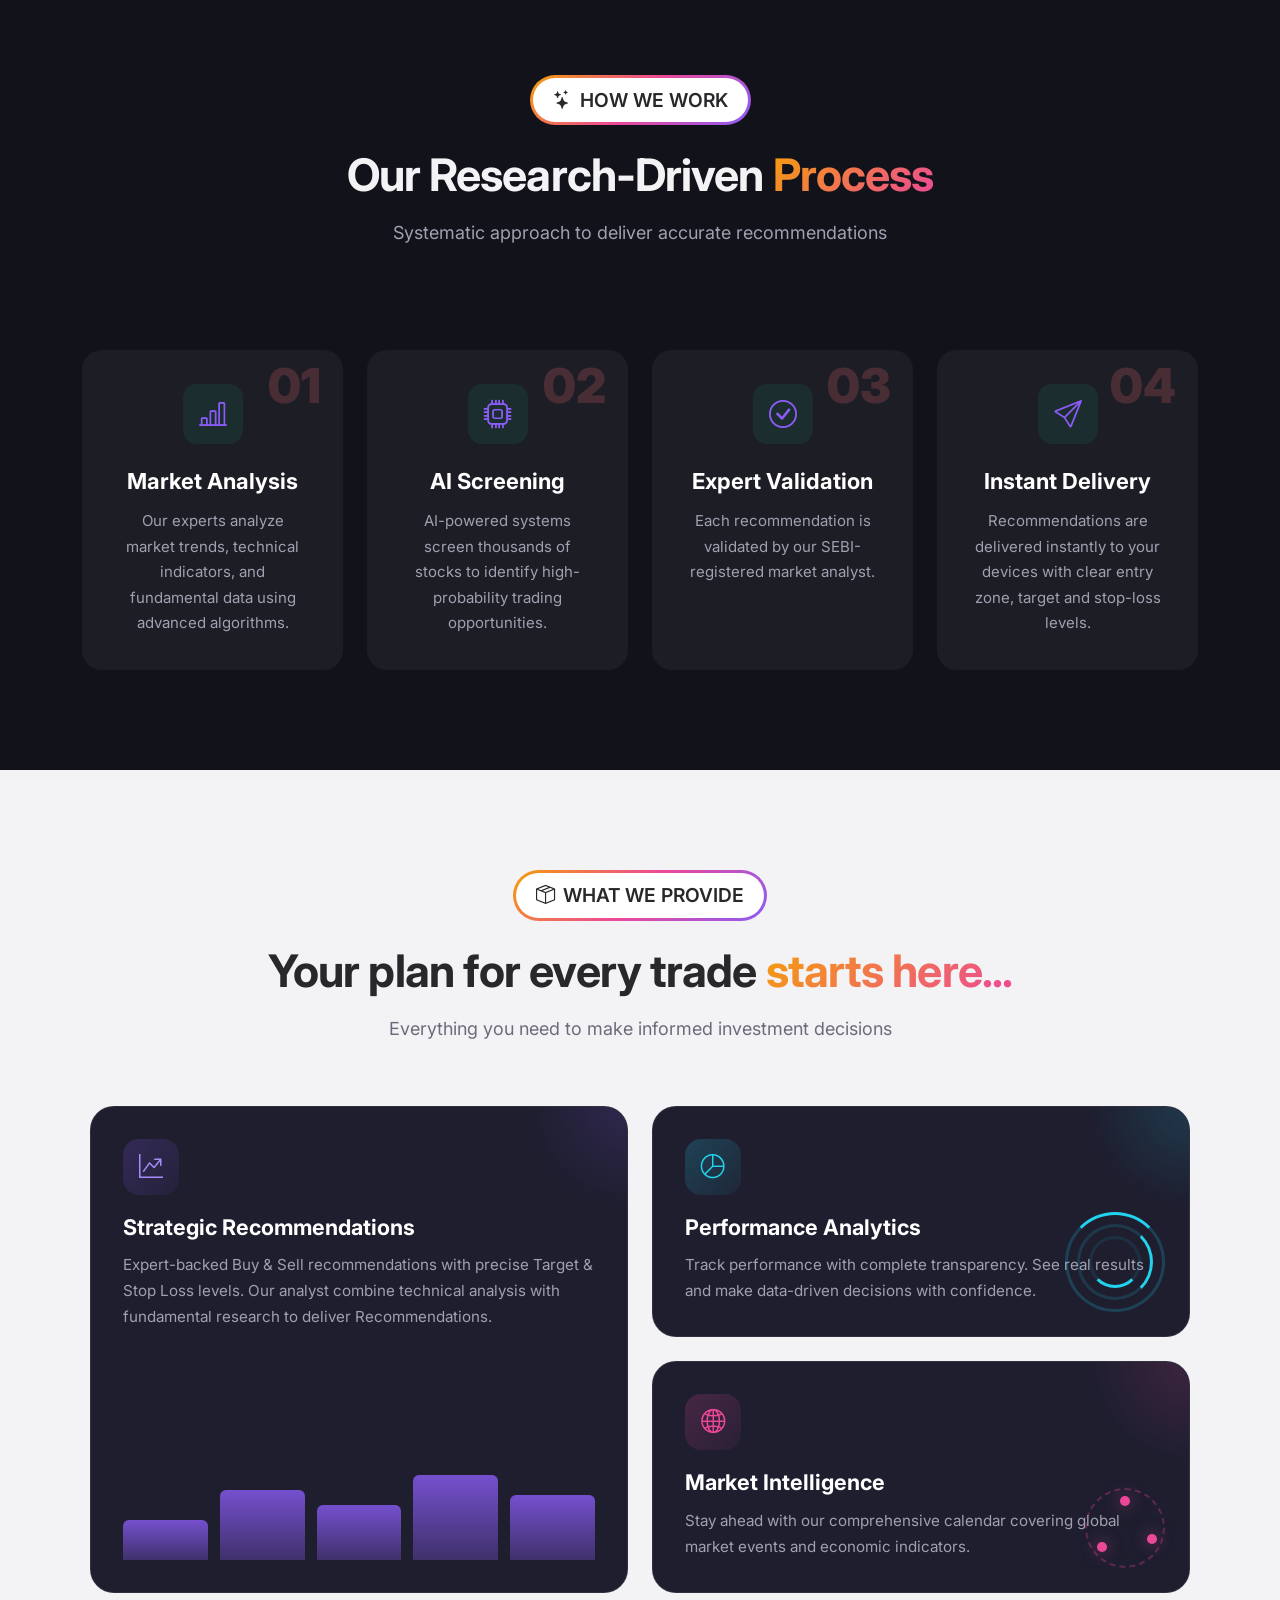
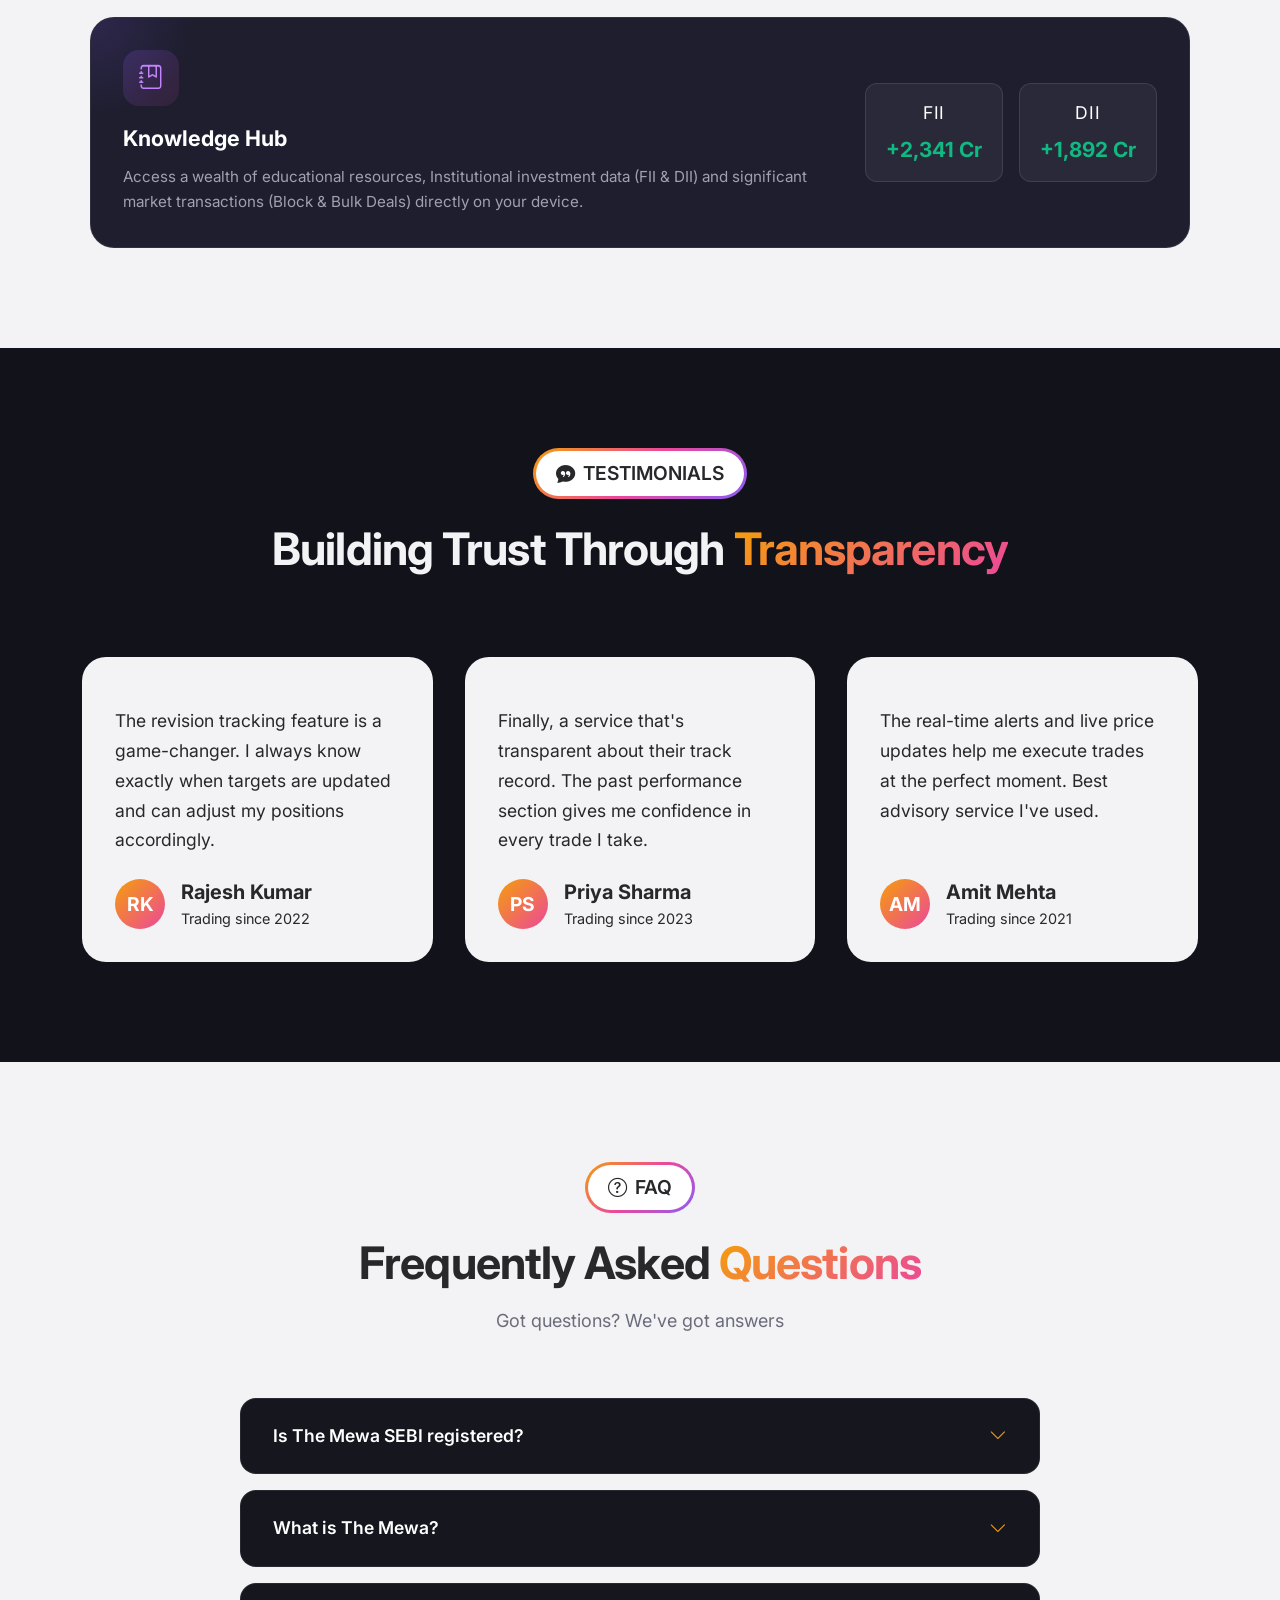
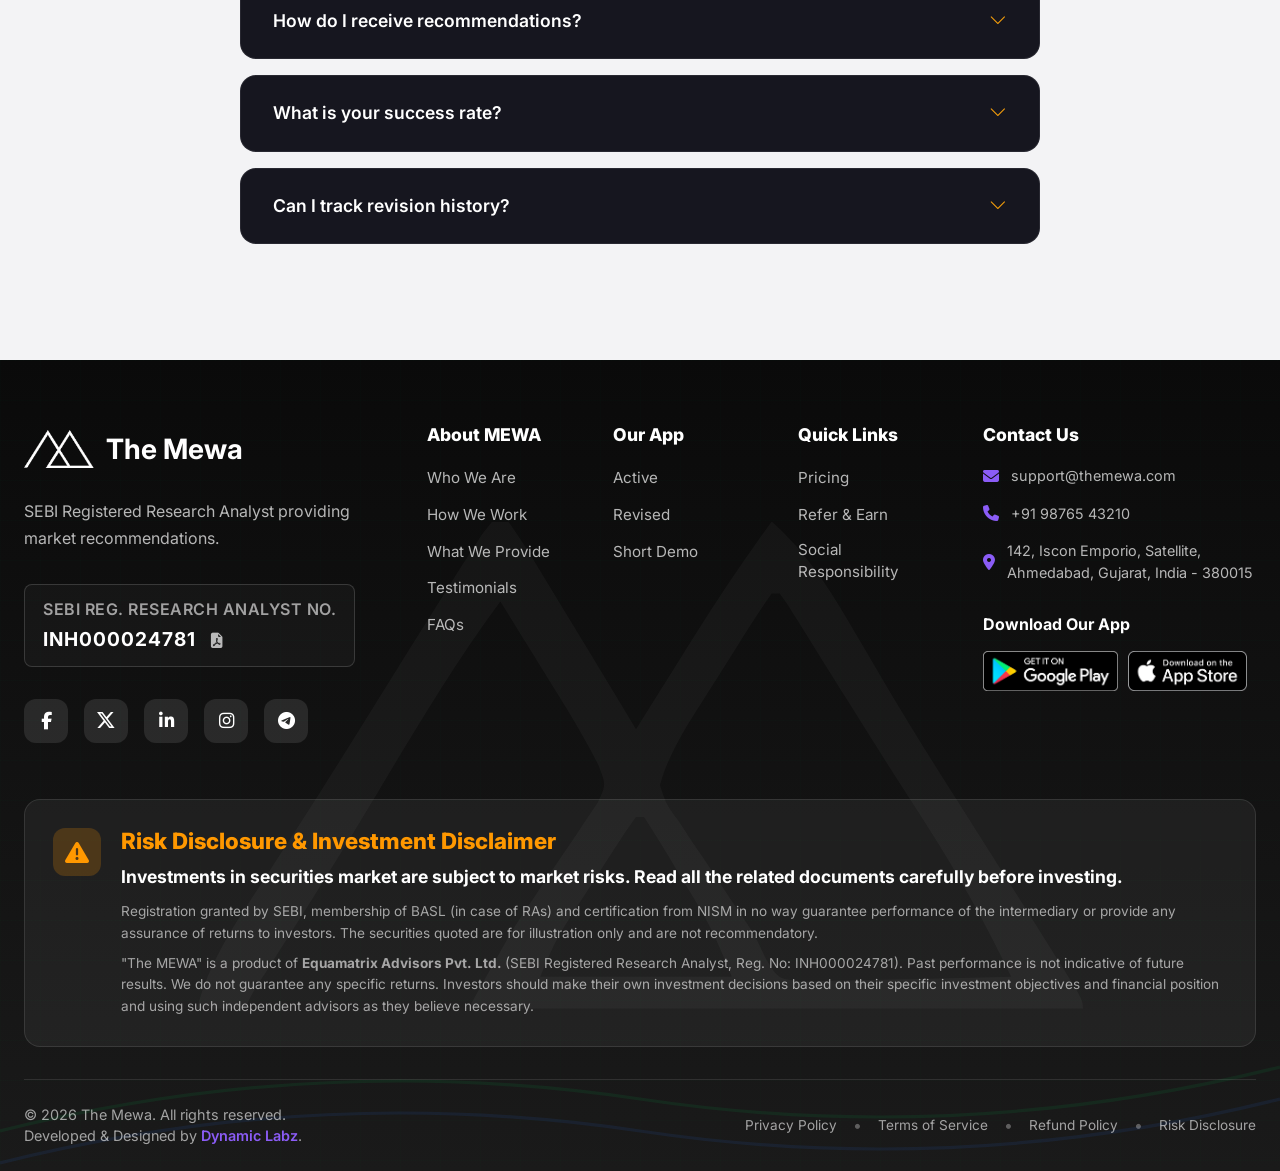
==== commit 2e8def79: "updated the SEBI registration link to point to the PDF file" ====
--- a/about-mewa.html
+++ b/about-mewa.html
@@ -504,11 +504,11 @@
                         <div class="credential-value">INH000024781</div>
                     </div> -->
 
-                    <a href="#" data-bs-toggle="modal" data-bs-target="#pdfModal" class="sebi-credential-card"
+                    <a href="sebi-registration.pdf" target="_blank" class="sebi-credential-card"
                         style="text-decoration: none; cursor: pointer; display: block;">
                     
                         <div class="credential-label">SEBI Reg. Research Analyst No.</div>
-                        <div class="credential-value">INH000024781 <i class="bi bi-eye-fill ms-2"
+                        <div class="credential-value">INH000024781 <i class="bi bi-file-earmark-pdf-fill ms-2"
                                 style="font-size: 0.8em; opacity: 0.7;"></i></div>
                     </a>
     
@@ -683,21 +683,6 @@
 
     <script src="https://cdn.jsdelivr.net/npm/bootstrap@5.3.0/dist/js/bootstrap.bundle.min.js"></script>
     <script src="script.js"></script>
-
-    <!-- SEBI Certificate Modal -->
-    <div class="modal fade" id="pdfModal" tabindex="-1" aria-labelledby="pdfModalLabel" aria-hidden="true">
-        <div class="modal-dialog modal-lg modal-dialog-centered">
-            <div class="modal-content">
-                <div class="modal-header">
-                    <h5 class="modal-title">SEBI Registration Certificate</h5>
-                    <button type="button" class="btn-close" data-bs-dismiss="modal" aria-label="Close"></button>
-                </div>
-                <div class="modal-body p-0 text-center bg-dark">
-                    <img src="sebi-registration.jpg" alt="SEBI Certificate" class="img-fluid">
-                </div>
-            </div>
-        </div>
-    </div>
     
 </body>
 </html>
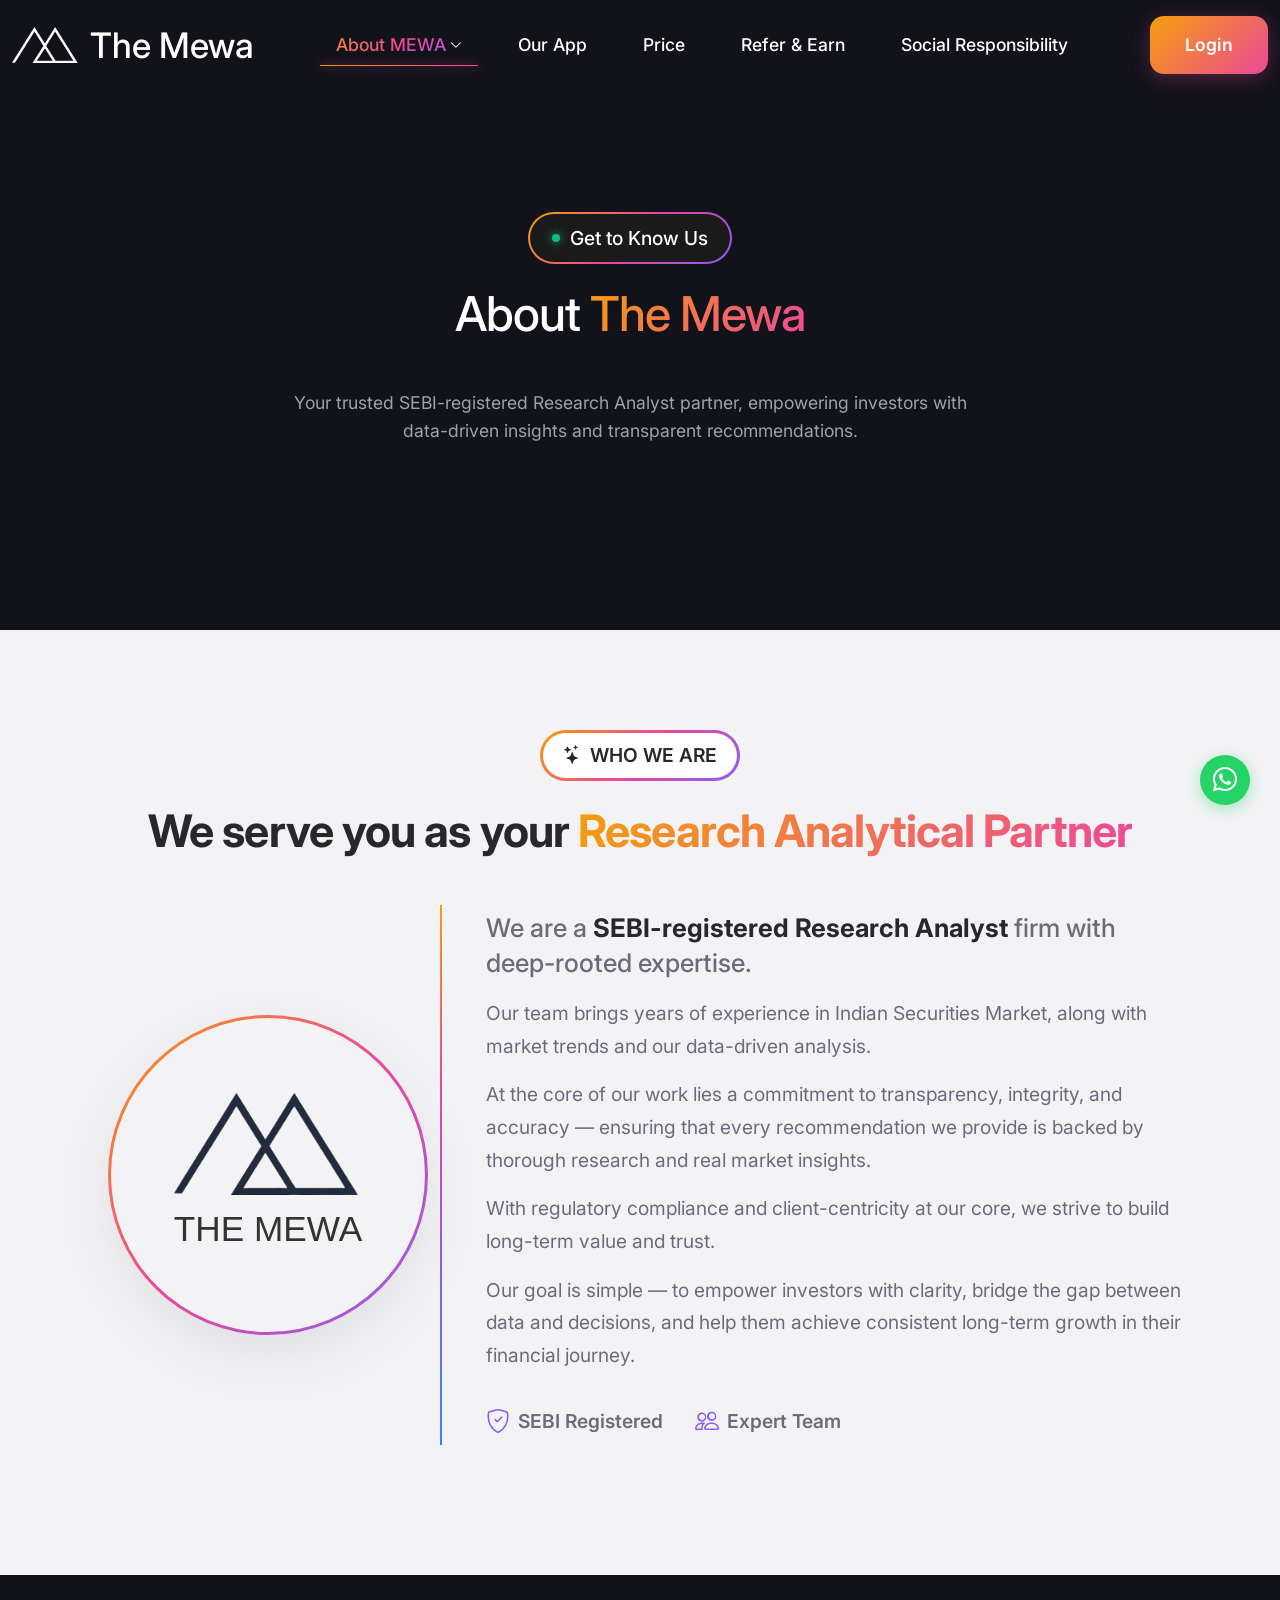
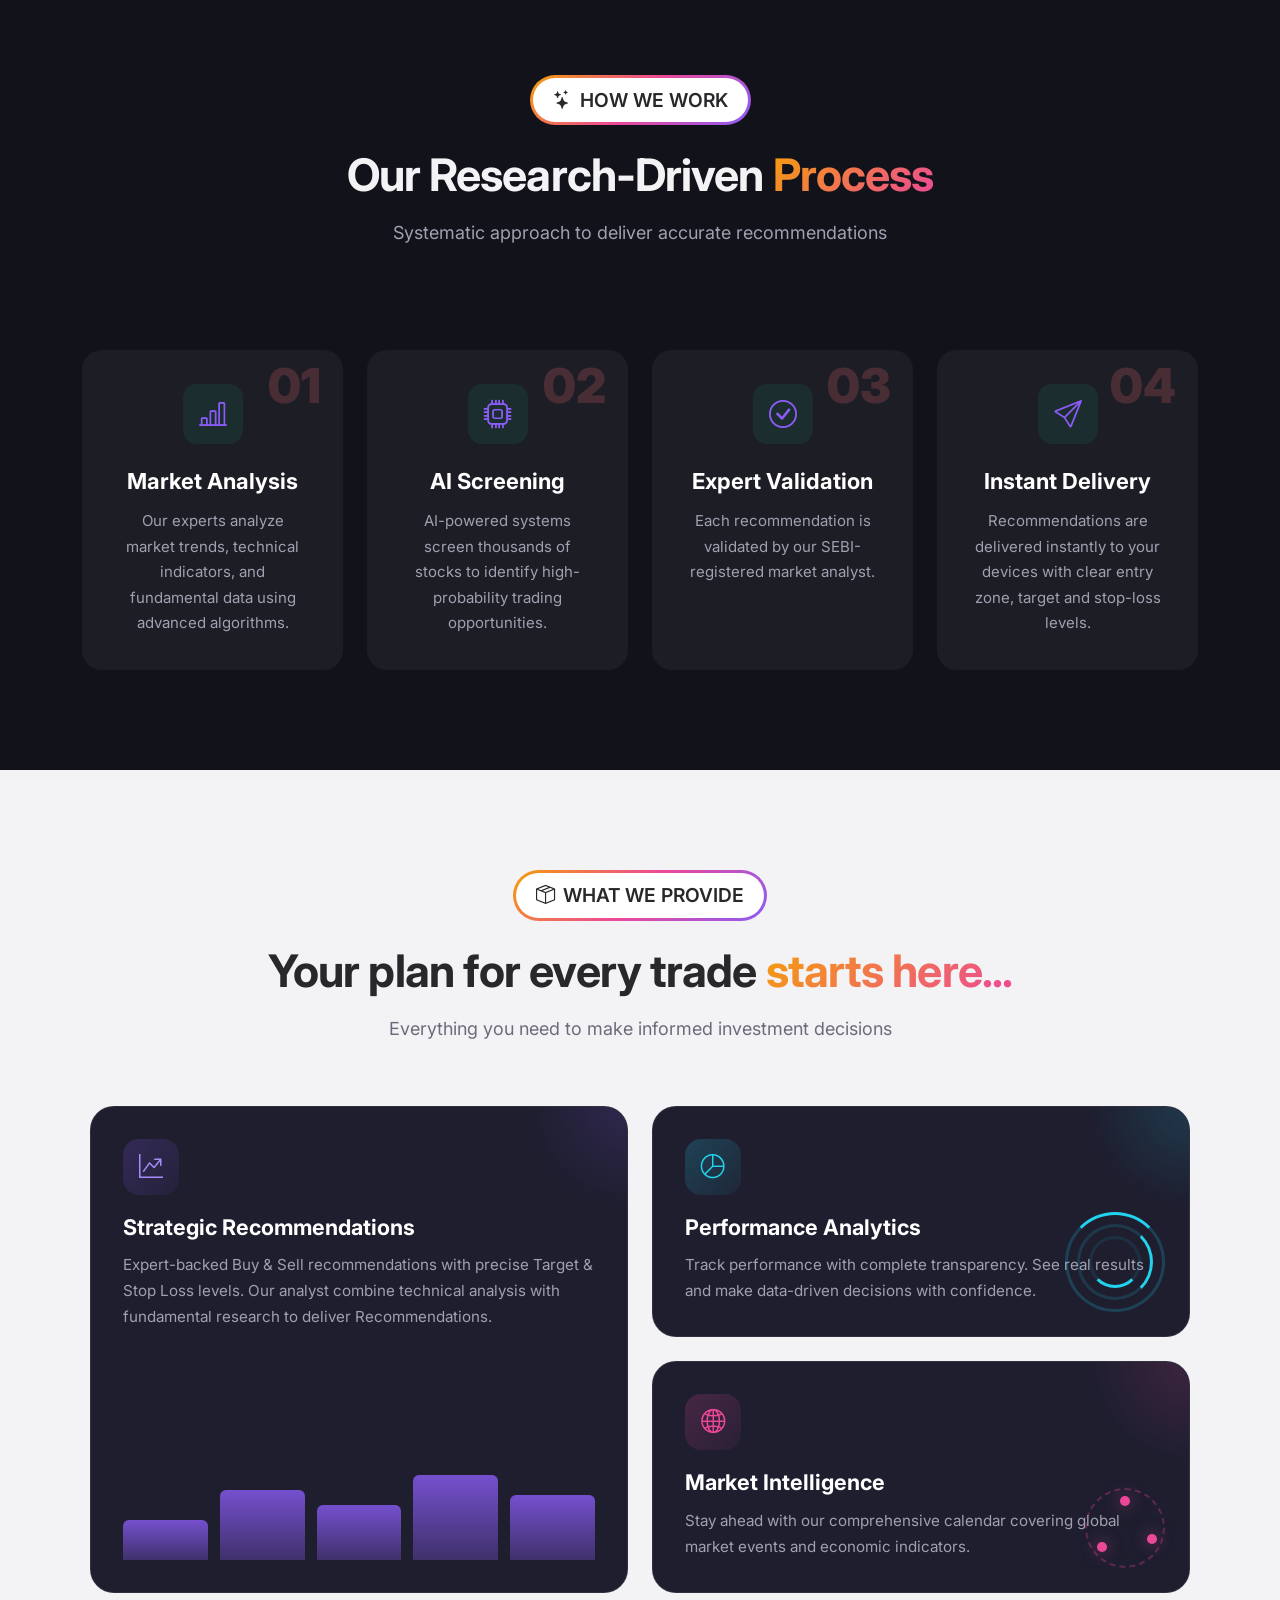
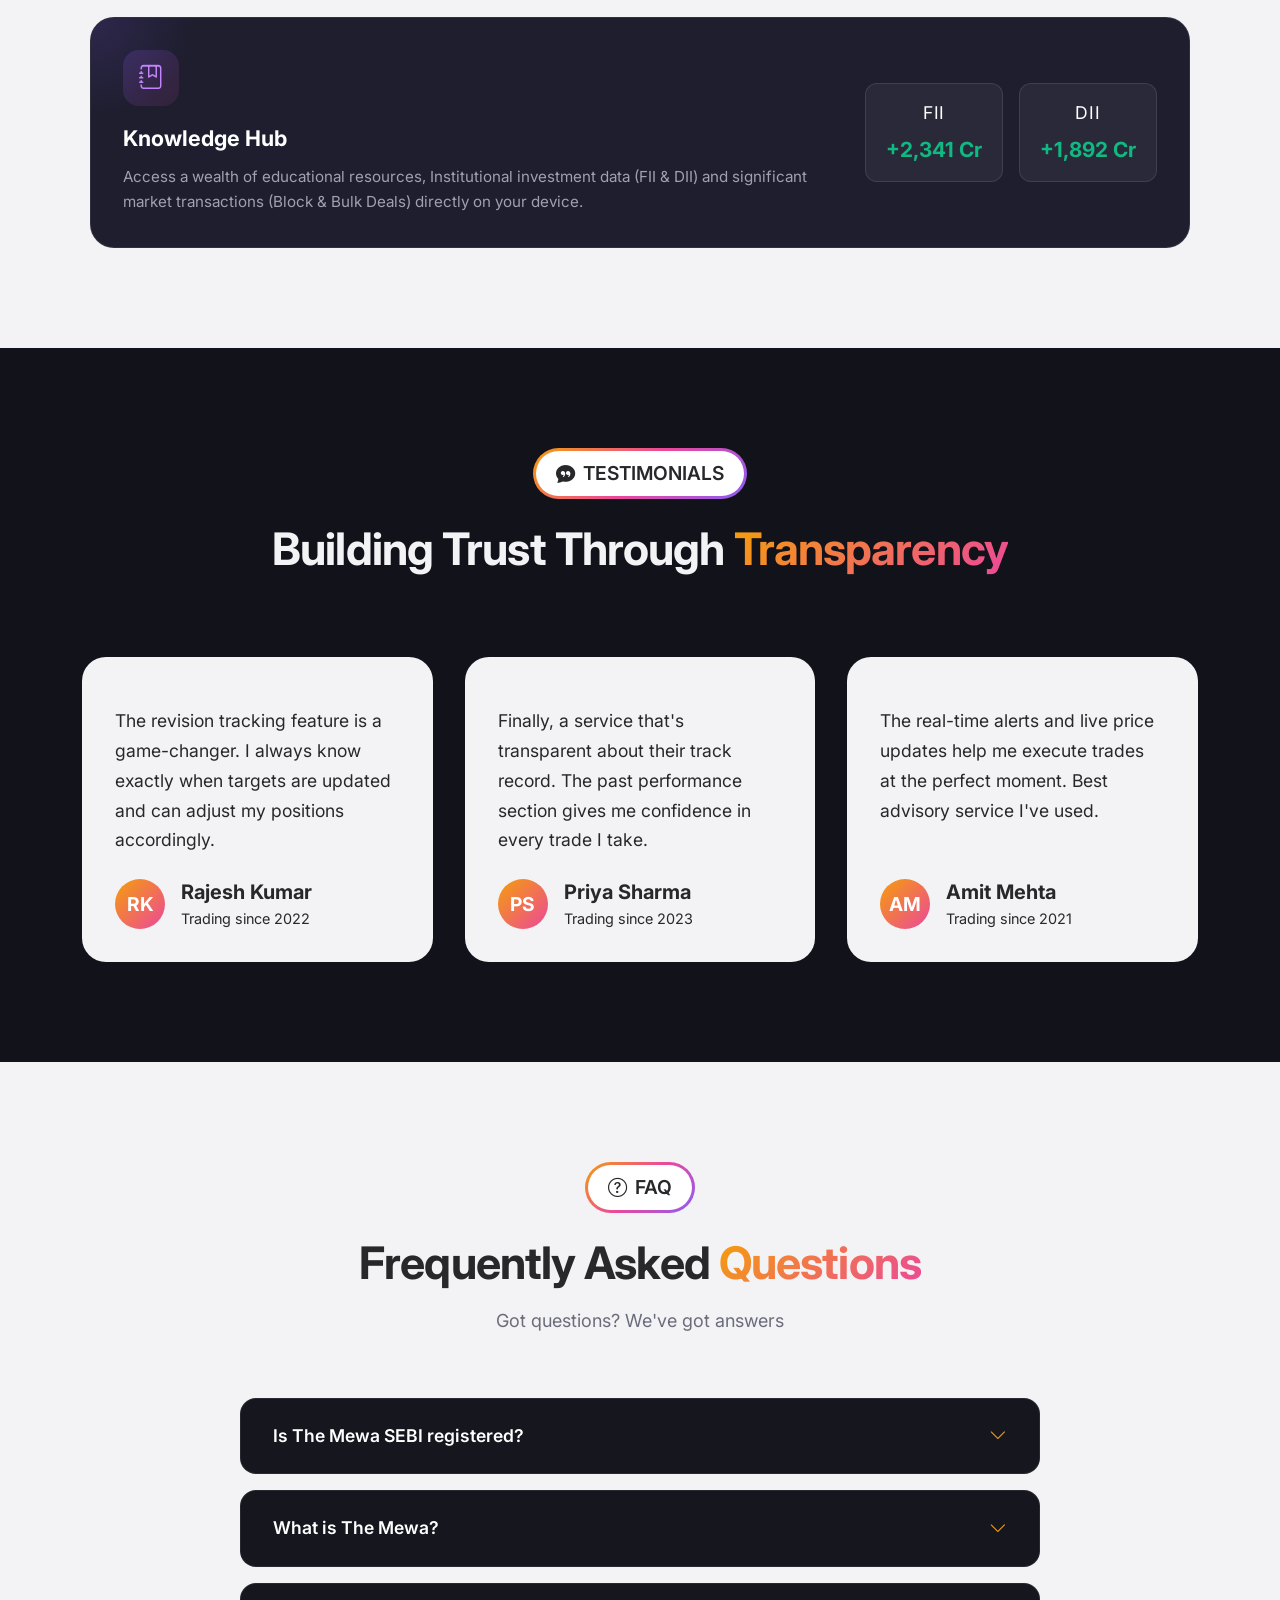
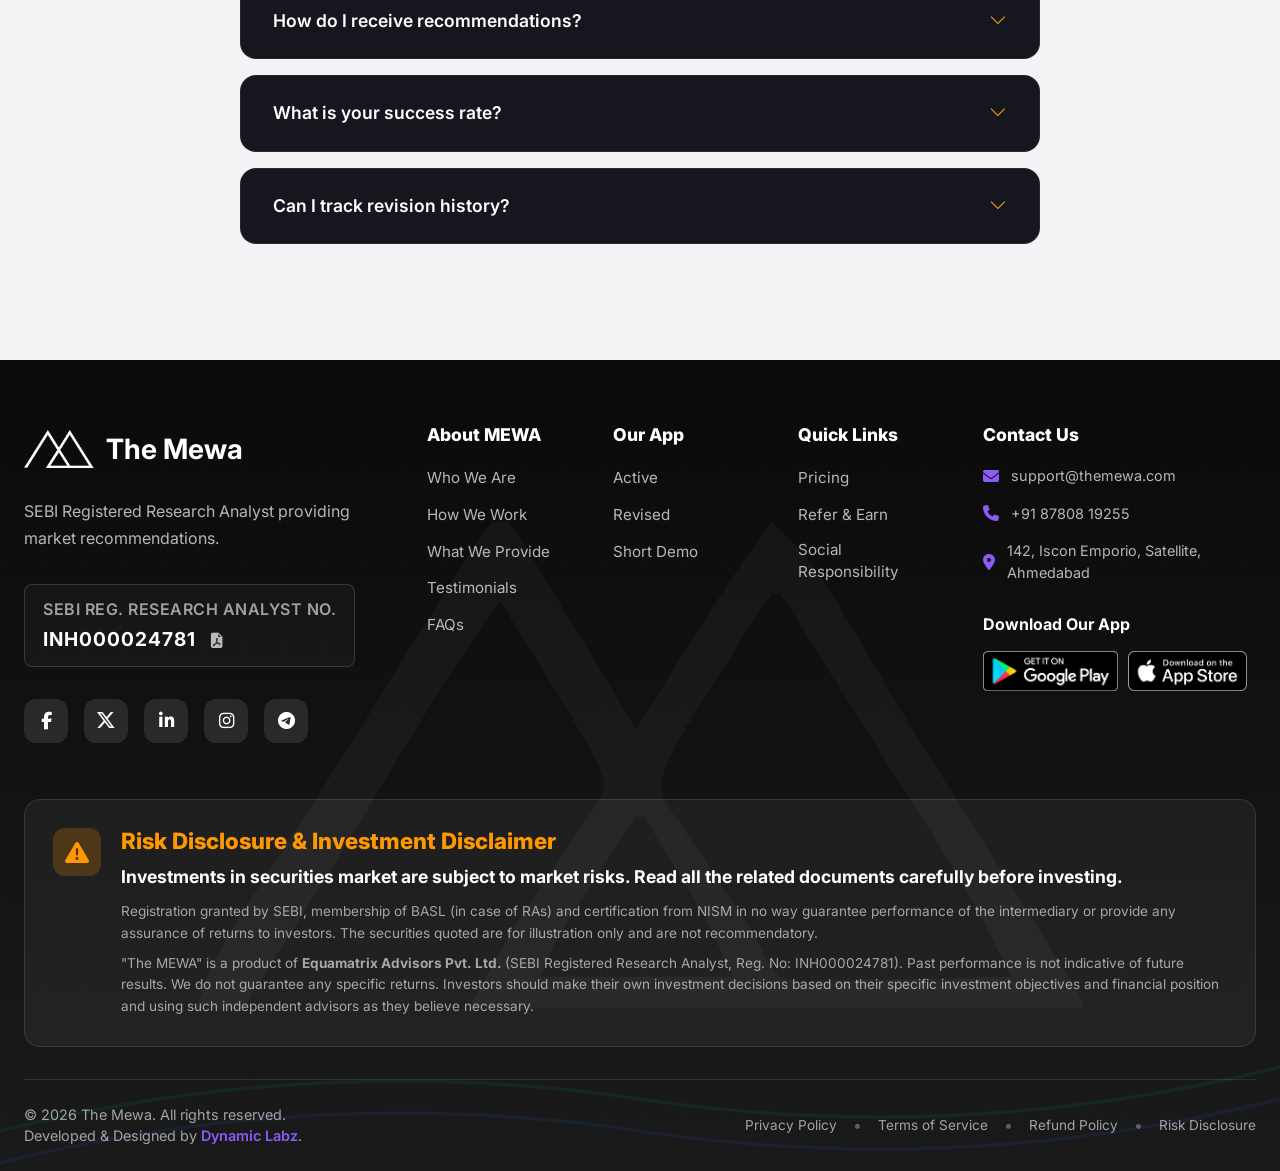
==== commit 0a7f248c: "updated footer" ====
--- a/about-mewa.html
+++ b/about-mewa.html
@@ -535,11 +535,11 @@
                 <div class="footer-column">
                     <h3 class="footer-heading">About MEWA</h3>
                     <ul class="footer-links">
-                        <li><a href="#who-we-are">Who We Are</a></li>
-                        <li><a href="#how-we-work">How We Work</a></li>
-                        <li><a href="#what-we-provide">What We Provide</a></li>
-                        <li><a href="#testimonials">Testimonials</a></li>
-                        <li><a href="#faqs">FAQs</a></li>
+                        <li><a href="about-mewa.html#who-we-are">Who We Are</a></li>
+                        <li><a href="about-mewa.html#how-we-work">How We Work</a></li>
+                        <li><a href="about-mewa.html#what-we-provide">What We Provide</a></li>
+                        <li><a href="about-mewa.html#testimonials">Testimonials</a></li>
+                        <li><a href="about-mewa.html#faq">FAQs</a></li>
                     </ul>
                 </div>
     
@@ -557,29 +557,30 @@
                 <div class="footer-column">
                     <h3 class="footer-heading">Quick Links</h3>
                     <ul class="footer-links">
-                        <li><a href="#pricing">Pricing</a></li>
-                        <li><a href="#refer-earn">Refer & Earn</a></li>
-                        <li><a href="#social-responsibility">Social Responsibility</a></li>
+                        <li><a href="pricing.html">Pricing</a></li>
+                        <li><a href="refer&earn.html">Refer & Earn</a></li>
+                        <li><a href="social-responsibility.html">Social Responsibility</a></li>
                     </ul>
                 </div>
     
                 <!-- Contact & App Downloads -->
                 <div class="footer-column">
                     <h3 class="footer-heading">Contact Us</h3>
-    
+                
                     <div class="contact-info-footer">
-                        <div class="contact-item-footer">
+                        <a href="mailto:support@themewa.com" class="contact-item-footer">
                             <i class="fas fa-envelope"></i>
                             <span>support@themewa.com</span>
-                        </div>
-                        <div class="contact-item-footer">
+                        </a>
+                        <a href="tel:+918780819255" class="contact-item-footer">
                             <i class="fas fa-phone"></i>
-                            <span>+91 98765 43210</span>
-                        </div>
-                        <div class="contact-item-footer">
+                            <span>+91 87808 19255</span>
+                        </a>
+                        <a href="https://maps.app.goo.gl/qjZXKxinztZGzN3S7" target="_blank"
+                            class="contact-item-footer">
                             <i class="fas fa-map-marker-alt"></i>
-                            <span>142, Iscon Emporio, Satellite, Ahmedabad, Gujarat, India - 380015</span>
-                        </div>
+                            <span>142, Iscon Emporio, Satellite, Ahmedabad</span>
+                        </a>
                     </div>
     
                     <div class="app-downloads-footer">
--- a/footer.css
+++ b/footer.css
@@ -305,6 +305,49 @@
     transform: translateY(-2px);
 }
 
+/* =========================================
+   INTERACTIVE CONTACT LINKS (Footer)
+   ========================================= */
+
+/* 1. Base Style for the Link Container */
+a.contact-item-footer {
+    text-decoration: none;
+    cursor: pointer;
+    display: flex;
+    align-items: center;
+    gap: 0.75rem;
+    color: rgba(255, 255, 255, 0.7); /* Default text color */
+    font-size: 0.9rem;
+    transition: transform 0.3s ease;
+}
+
+/* 2. Icon Style (Always Purple) */
+a.contact-item-footer i {
+    color: #8b5cf6; /* Original Purple */
+    font-size: 1rem;
+    /* No transition needed if color doesn't change */
+}
+
+/* 3. Text Element Style */
+a.contact-item-footer span {
+    transition: all 0.3s ease;
+}
+
+/* 4. HOVER EFFECTS */
+a.contact-item-footer:hover {
+    transform: translateX(5px); /* Slide entire link right */
+}
+
+/* Apply Gradient ONLY to the text span */
+a.contact-item-footer:hover span {
+    background: linear-gradient(135deg, #f59e0b, #ec4899, #8b5cf6, #3b82f6);
+    -webkit-background-clip: text;
+    background-clip: text;
+    -webkit-text-fill-color: transparent;
+    color: transparent;
+    font-weight: 700; /* Optional: Makes the gradient pop more */
+}
+
 /* 6. Disclaimer Section */
 .footer-disclaimer {
     display: flex;
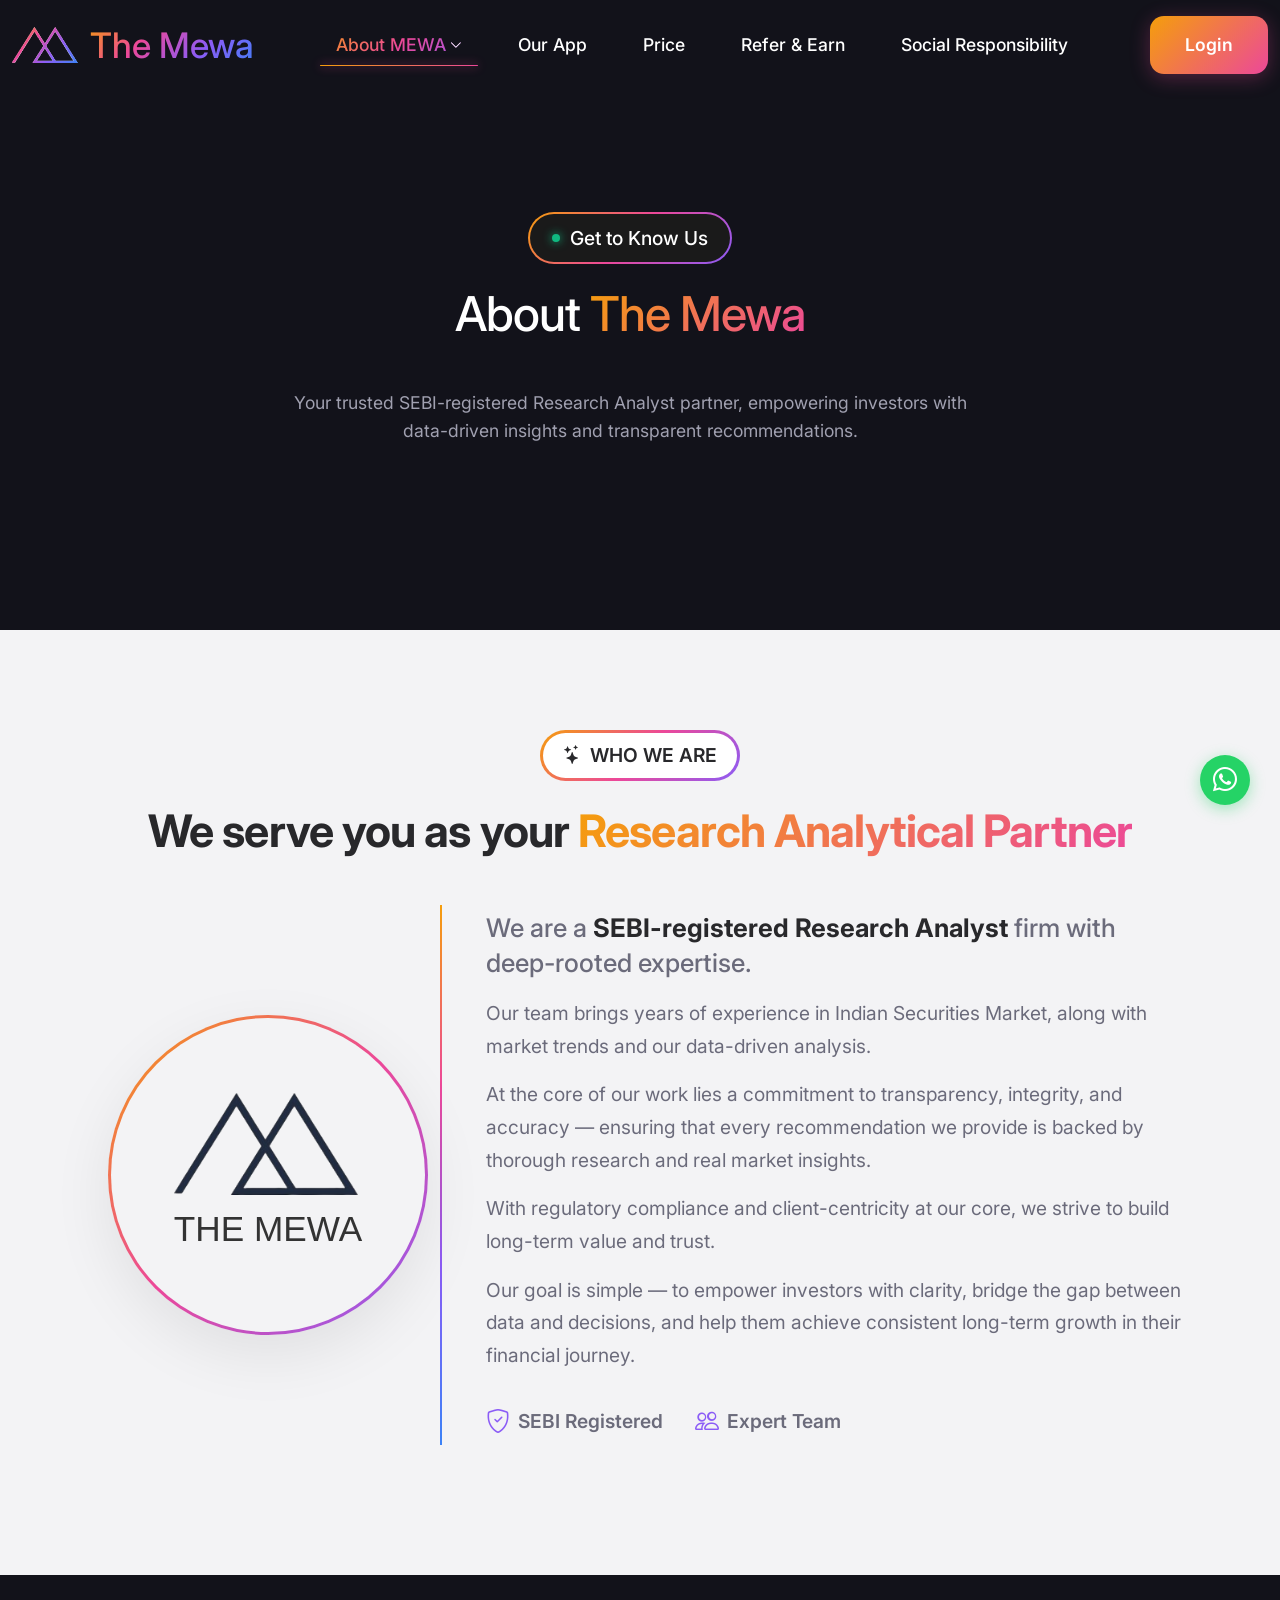
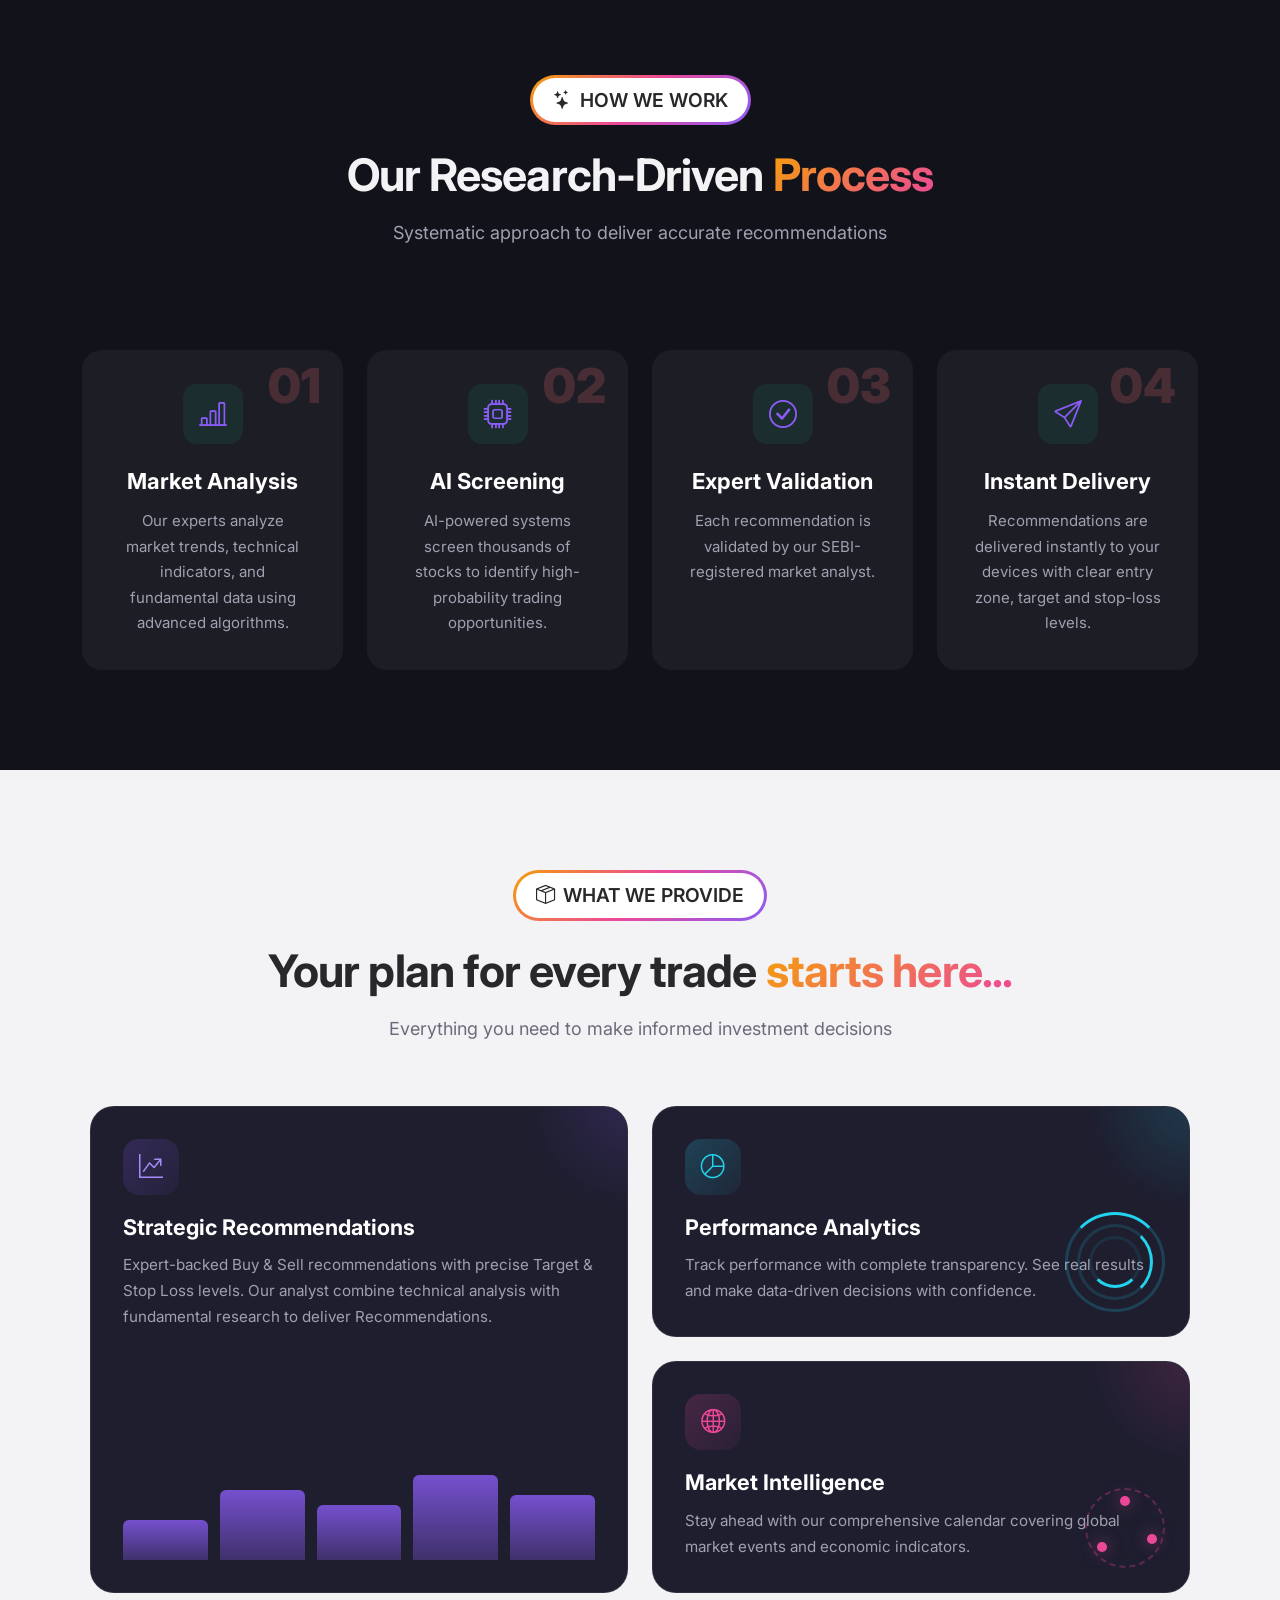
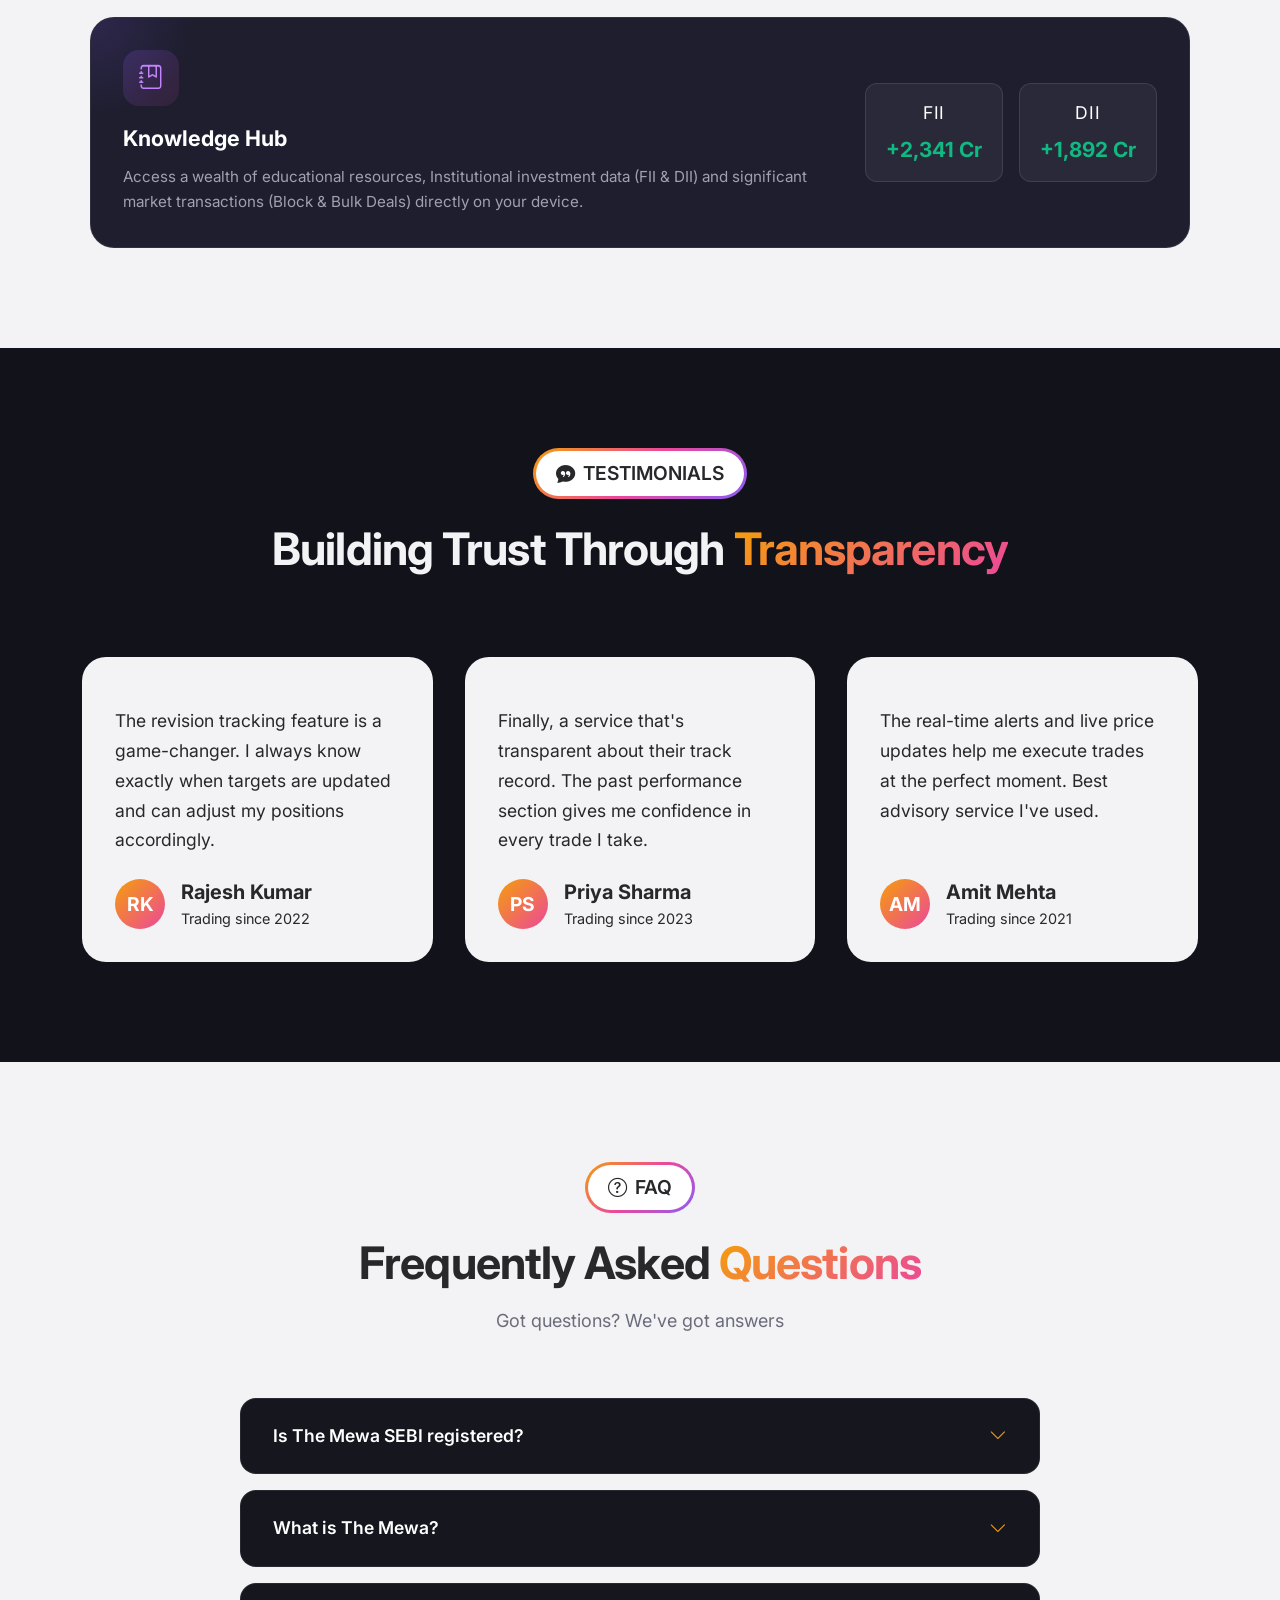
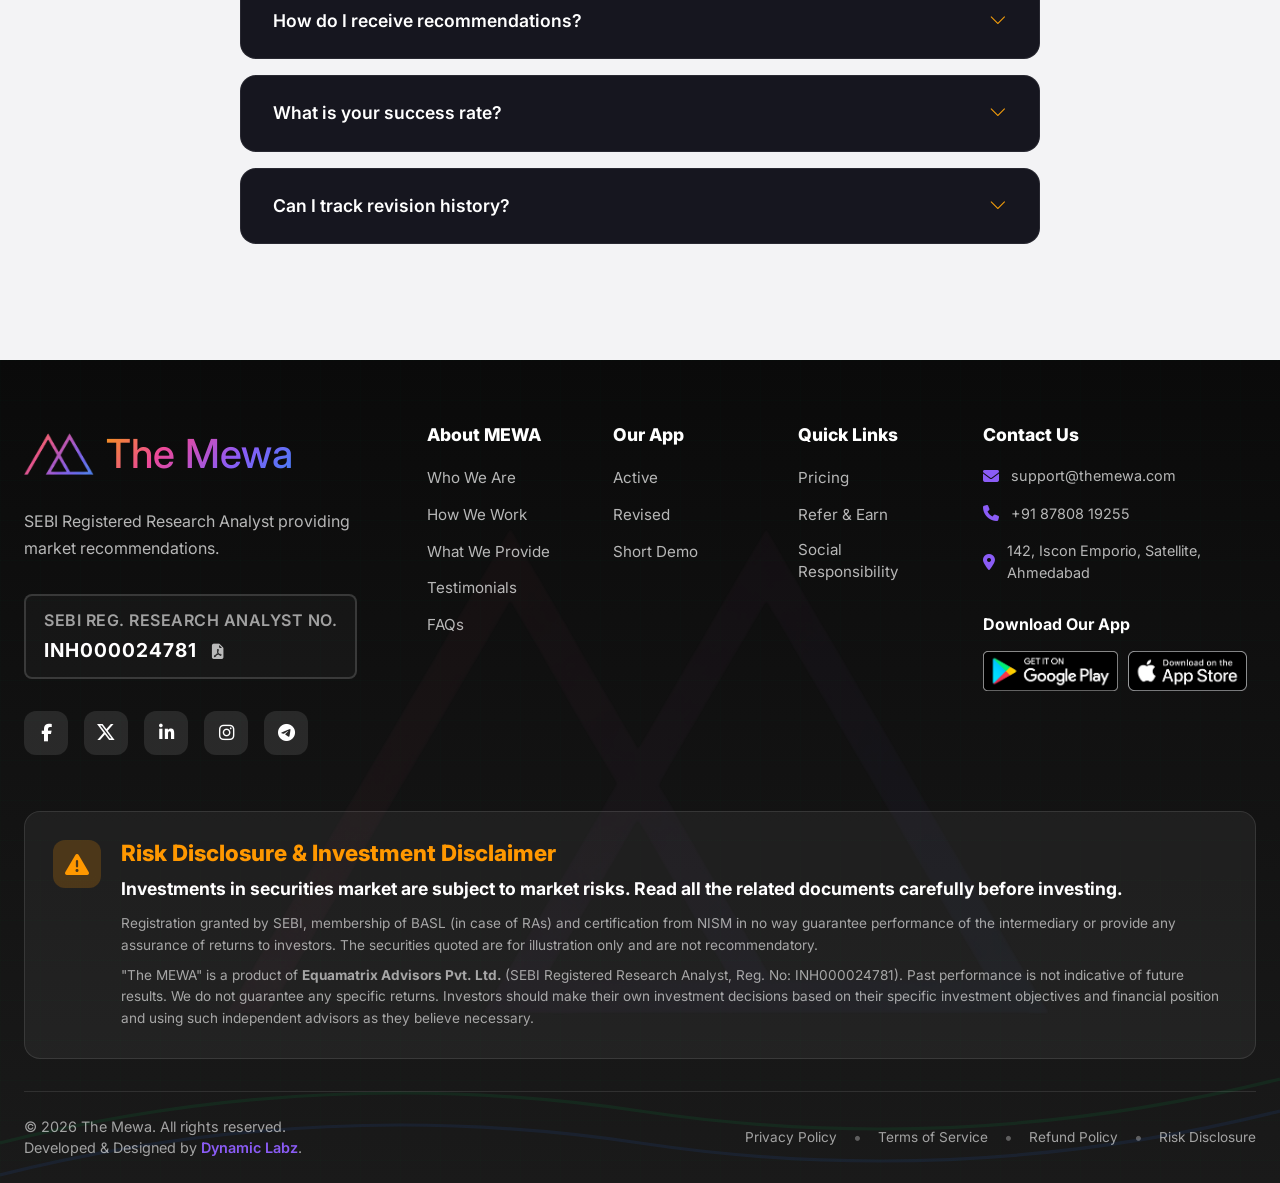
==== commit 30b367b6: "updated website" ====
--- a/about-mewa.html
+++ b/about-mewa.html
@@ -4,7 +4,7 @@
     <meta charset="UTF-8">
     <meta name="viewport" content="width=device-width, initial-scale=1.0">
     <title>The Mewa - About MEWA</title>
-    <link rel="icon" href="images/favicon.ico" type="image/x-icon">
+    <link rel="icon" href="images/favicon2.ico" type="image/x-icon">
 
     <link href="https://cdn.jsdelivr.net/npm/bootstrap@5.3.0/dist/css/bootstrap.min.css" rel="stylesheet">
     <link href="https://cdn.jsdelivr.net/npm/bootstrap-icons@1.11.0/font/bootstrap-icons.css" rel="stylesheet">
@@ -58,10 +58,6 @@
                 </div>
     
                 <div class="navbar-actions d-flex align-items-center gap-3">
-                    <button class="theme-toggle" id="themeToggle" style="display: none;">
-                        <i class="bi bi-sun-fill"></i>
-                    </button>
-    
                     <a href="#login" class="btn-gradient btn-login d-none d-sm-inline-block">Login</a>
     
                     <button class="mobile-menu-toggle" id="mobileMenuToggle" aria-label="Toggle navigation">
@@ -84,7 +80,7 @@
                                 <i class="bi bi-chevron-down"></i>
                             </button>
                         </div>
-                        
+
                         <div class="mobile-dropdown-menu">
                             <a href="about-mewa.html#who-we-are" class="mobile-dropdown-item">Who We Are</a>
                             <a href="about-mewa.html#how-we-work" class="mobile-dropdown-item">How We Work</a>
@@ -493,7 +489,7 @@
                 <!-- Brand Column -->
                 <div class="footer-column brand-column">
                     <div class="footer-logo">
-                        <img src="images/WhiteLogo.png" alt="The Mewa Logo" class="footer-brand-logo">
+                        <img src="images/brand-logo.png" alt="The Mewa Logo" class="footer-brand-logo">
                         <span class="footer-brand-name">The Mewa</span>
                     </div>
                     <p class="footer-tagline">SEBI Registered Research Analyst providing market recommendations.</p>
--- a/navbar.css
+++ b/navbar.css
@@ -72,7 +72,7 @@
     mask-repeat: no-repeat;
     -webkit-mask-position: center;
     mask-position: center;
-    opacity: 0;
+    opacity: 1;
     transition: opacity 0.3s ease;
     pointer-events: none;
 }
@@ -89,45 +89,52 @@
 .brand-text {
     position: relative;
     display: inline-block;
-    color: var(--text-primary);
-    text-decoration: none;
-    transition: color 0.4s ease;
+    text-decoration: none;
+    font-weight: 500; /* Ensure it's bold enough for the gradient */
+    
+    /* Apply Brand Gradient Directly */
+    background: var(--brand-gradient);
+    -webkit-background-clip: text;
+    background-clip: text;
+    
+    /* Make text transparent so background shows */
+    -webkit-text-fill-color: transparent;
+    color: transparent;
+    
+    transition: opacity 0.3s ease;
+}
+
+.navbar-brand:hover .brand-text {
+    opacity: 0.9;
 }
 
 /* 2. The "Ghost" Gradient Overlay */
-.brand-text::before {
-    content: attr(data-text); /* Grabs text from HTML automatically */
+/* .brand-text::before {
+    content: attr(data-text);
     position: absolute;
     left: 0;
     top: 0;
     width: 100%;
     height: 100%;
-    
-    /* Apply the Gradient */
     background: var(--brand-gradient);
     -webkit-background-clip: text;
     background-clip: text;
-    -webkit-text-fill-color: transparent;
-    
-    /* Animation State: Hidden by default */
-    opacity: 0;
-    transition: opacity 0.4s ease; /* The Smoothness Control */
-    
-    /* Ensure it aligns perfectly */
+    -webkit-text-fill-color: transparent;opacity: 0;
+    transition: opacity 0.4s ease;
     pointer-events: none;
     z-index: 2;
-}
+} */
 
 /* 3. Trigger Fade on Hover */
-/* When you hover ANYWHERE on the brand link, fade in the gradient text */
+/* When you hover ANYWHERE on the brand link, fade in the gradient text
 .navbar-brand:hover .brand-text::before {
     opacity: 1;
 }
 
-/* ADD THIS: Make the underlying white text transparent on hover */
+ADD THIS: Make the underlying white text transparent on hover
 .navbar-brand:hover .brand-text {
     color: transparent;
-}
+} */
 
 
 /* 3. Desktop Navigation Links - RESTORED COLORS */
--- a/footer.css
+++ b/footer.css
@@ -23,7 +23,7 @@
     height: 60%;
     
     /* Point to the new SVG file */
-    background-image: url('images/WhiteLogo.svg');
+    background-image: url('images/brand-logo.png');
     background-repeat: no-repeat;
     background-position: center;
     background-size: contain;
@@ -93,10 +93,27 @@
     object-fit: contain;
 }
 
+/* =========================================
+   BRAND NAME GRADIENT
+   ========================================= */
 .footer-brand-name {
-    font-size: 1.75rem;
-    font-weight: 700;
-    color: #ffffff;
+    /* 1. Define the gradient (matches your other brand gradients) */
+    background: linear-gradient(135deg, #f59e0b, #ec4899, #8b5cf6, #3b82f6);
+    
+    /* 2. Clip the background to the text */
+    -webkit-background-clip: text;
+    background-clip: text;
+    
+    /* 3. Make the text transparent so the background shows through */
+    -webkit-text-fill-color: transparent;
+    color: transparent;
+
+    /* 4. Ensure font is thick enough for the gradient to look good */
+    font-size: 2.5rem;
+    font-weight: 500;
+    
+    /* Optional: Ensure it displays correctly */
+    display: inline-block;
 }
 
 .footer-tagline {
@@ -153,7 +170,7 @@
    ========================================= */
 .sebi-credential-card {
     /* The Box Look */
-    border: 1px solid rgba(255, 255, 255, 0.15); /* Subtle grey border */
+    border: 2px solid rgba(255, 255, 255, 0.15); /* Subtle grey border */
     background: rgba(255, 255, 255, 0.03); /* Very faint background fill */
     border-radius: 8px; /* Slightly rounded corners */
     
@@ -168,10 +185,45 @@
     transition: all 0.3s ease;
 }
 
+/* =========================================
+   ANIMATION DEFINITION (Moving Gradient)
+   ========================================= */
+@keyframes footerBorderFlow {
+    0% {
+        background-position: 0% 50%;
+    }
+    50% {
+        background-position: 100% 50%;
+    }
+    100% {
+        background-position: 0% 50%;
+    }
+}
+
 .sebi-credential-card:hover {
-    border-color: #00c853; /* Border turns green on hover */
-    background: rgba(0, 200, 83, 0.05); /* Slight green tint */
-    transform: translateY(-2px); /* Subtle lift */
+    /* 1. Hide the physical border */
+    border-color: transparent;
+
+    /* 2. Background Layers:
+       - LAYER 1 (Top): Vertical Gradient (Lighter Dark -> Darker Dark). 
+         This adds a subtle "surface shine" inside the box while still blocking the border bleed.
+       - LAYER 2 (Bottom): The Moving Gradient Border.
+    */
+    background-image: 
+        linear-gradient(to bottom, #1f1f27, #0a0a0f), 
+        linear-gradient(90deg, var(--gradient-1), var(--gradient-2), var(--gradient-3), var(--gradient-4));
+    
+    /* 3. Clip Logic */
+    background-origin: border-box;
+    background-clip: padding-box, border-box;
+    
+    /* 4. Animation Settings */
+    background-size: 100% 100%, 300% 100%;
+    animation: footerBorderFlow 3s ease infinite;
+
+    /* 5. Keep clean */
+    box-shadow: none; 
+    transform: translateY(-2px);
 }
 
 .credential-label {
@@ -221,10 +273,49 @@
     text-decoration: none;
 }
 
-.social-link:hover {
-    background: #00c853;
-    transform: translateY(-4px);
-    color: white;
+/* 1. Facebook (Blue) */
+.social-link[aria-label="Facebook"]:hover {
+    background-color: #1877F2;
+    border-color: #1877F2;
+    color: white;
+    box-shadow: 0 0 15px rgba(24, 119, 242, 0.4);
+    transform: translateY(-3px);
+}
+
+/* 2. Twitter / X (White/Black for X Brand) */
+.social-link[aria-label="Twitter"]:hover {
+    background-color: #ffffff; /* White background */
+    border-color: #ffffff;
+    color: #000000; /* Black Icon */
+    box-shadow: 0 0 15px rgba(255, 255, 255, 0.3);
+    transform: translateY(-3px);
+}
+
+/* 3. LinkedIn (Corporate Blue) */
+.social-link[aria-label="LinkedIn"]:hover {
+    background-color: #0A66C2;
+    border-color: #0A66C2;
+    color: white;
+    box-shadow: 0 0 15px rgba(10, 102, 194, 0.4);
+    transform: translateY(-3px);
+}
+
+/* 4. Instagram (Gradient) */
+.social-link[aria-label="Instagram"]:hover {
+    background: radial-gradient(circle at 30% 107%, #fdf497 0%, #fdf497 5%, #fd5949 45%, #d6249f 60%, #285AEB 90%);
+    border-color: transparent; /* Hide border so gradient shows */
+    color: white;
+    box-shadow: 0 0 15px rgba(214, 36, 159, 0.4);
+    transform: translateY(-3px);
+}
+
+/* 5. Telegram (Light Blue) */
+.social-link[aria-label="Telegram"]:hover {
+    background-color: #0088cc;
+    border-color: #0088cc;
+    color: white;
+    box-shadow: 0 0 15px rgba(0, 136, 204, 0.4);
+    transform: translateY(-3px);
 }
 
 /* 4. Link Columns */
@@ -257,7 +348,7 @@
 }
 
 .footer-links a:hover {
-    color: #00c853;
+    color: var(--gradient-1);
     transform: translateX(4px);
 }
 
@@ -428,7 +519,7 @@
 }
 
 .footer-bottom-right a:hover {
-    color: #00c853;
+    color: var(--gradient-1);
 }
 
 .separator {
